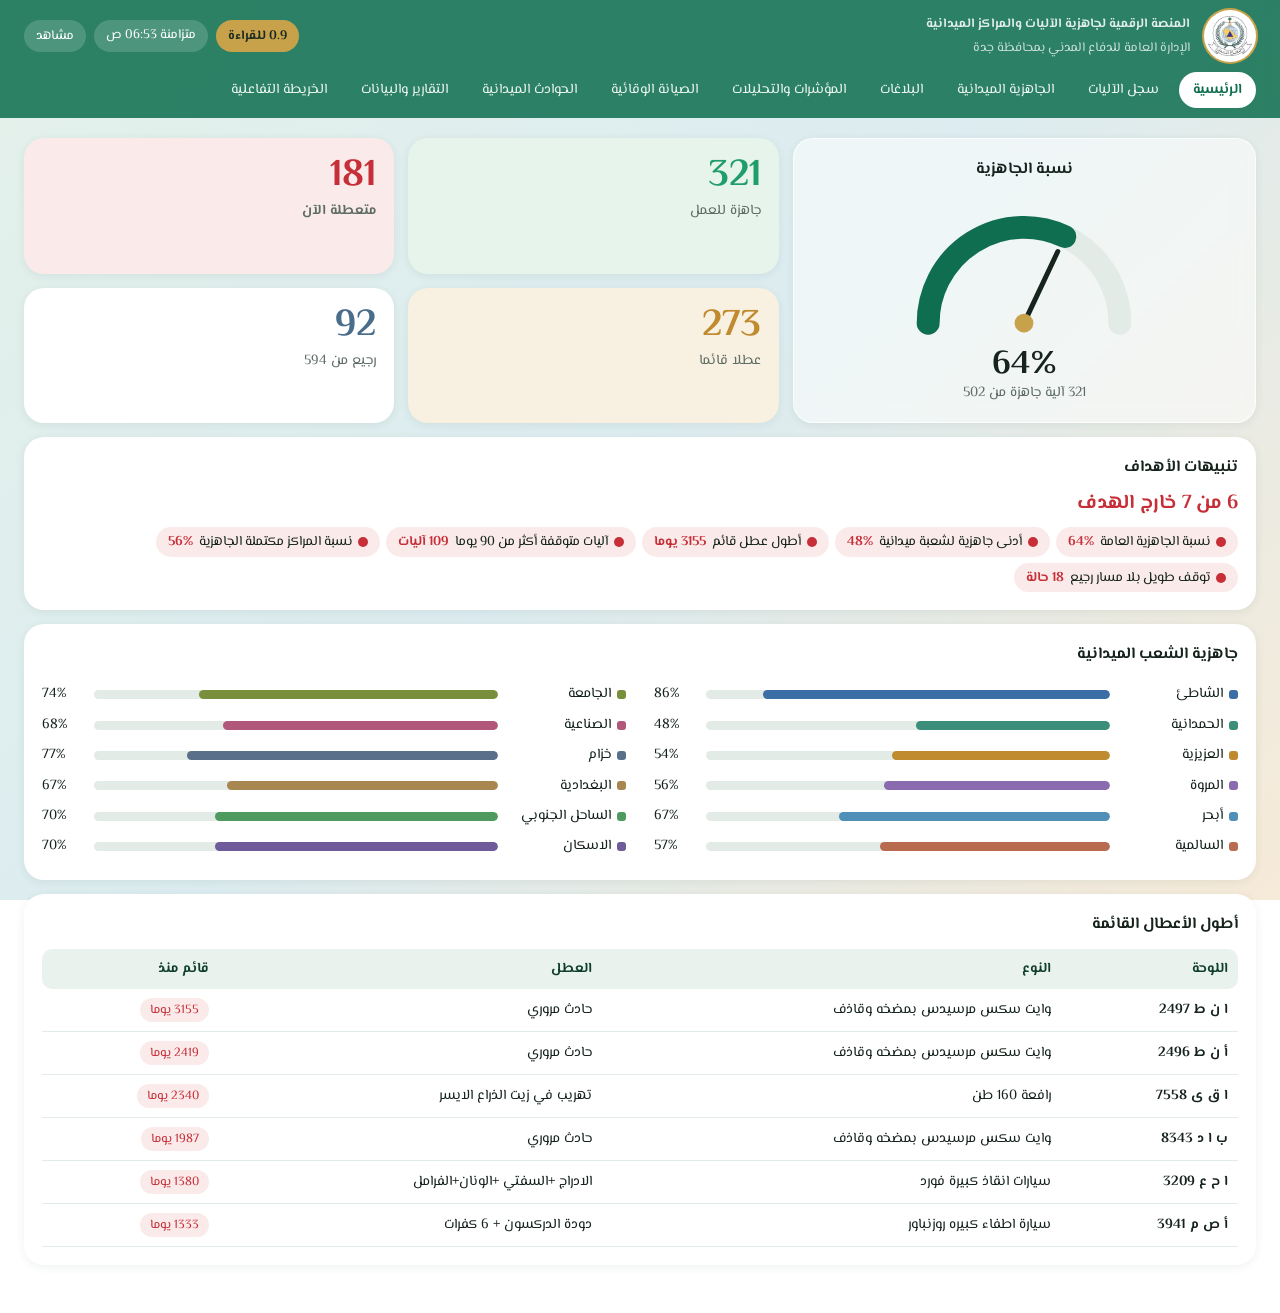
==== v2/index.html @ 247eb9e4 "النسخة الجديدة للتشغيل الموازي: v2/index.html" ====
<!DOCTYPE html>
<html lang="ar" dir="rtl">
<head>
<meta charset="utf-8">
<meta name="viewport" content="width=device-width,initial-scale=1,interactive-widget=resizes-content">
<meta name="theme-color" content="#12304A">
<title>المنصة الرقمية لجاهزية الآليات والمراكز الميدانية</title>
<link rel="icon" type="image/png" href="./assets/icon64-CxxKzijq.png">
  <script type="module" crossorigin src="./assets/index-Q9IQuoZ4.js"></script>
  <link rel="stylesheet" crossorigin href="./assets/index-C59FPACi.css">
</head>
<body>
<div id="app"></div>
</body>
</html>
---- v2/assets/index-C59FPACi.css ----
@font-face{font-family:El Messiri;font-style:normal;font-display:swap;font-weight:400;src:url(./el-messiri-arabic-400-normal-DpRZdUUn.woff2) format("woff2"),url(./el-messiri-arabic-400-normal-BsYXcHPE.woff) format("woff")}@font-face{font-family:El Messiri;font-style:normal;font-display:swap;font-weight:700;src:url(./el-messiri-arabic-700-normal-D9aO7CWn.woff2) format("woff2"),url(./el-messiri-arabic-700-normal-wfXImB6W.woff) format("woff")}@font-face{font-family:El Messiri;font-style:normal;font-display:swap;font-weight:400;src:url(./el-messiri-latin-400-normal-DnjVM4dS.woff2) format("woff2"),url(./el-messiri-latin-400-normal-DObgmxAU.woff) format("woff")}@font-face{font-family:El Messiri;font-style:normal;font-display:swap;font-weight:700;src:url(./el-messiri-latin-700-normal-2VyxPaO_.woff2) format("woff2"),url(./el-messiri-latin-700-normal-CqBzUBvy.woff) format("woff")}:root{--fh: "El Messiri", Tahoma, sans-serif;--fb: "El Messiri", Tahoma, sans-serif;--bg: linear-gradient(135deg, #e4f1ea 0%, #dcecf0 50%, #f6ead8 100%);--surf: #fff;--ink: #16241d;--mut: #5f6d66;--line: #e3ebe7;--green: #0f6e4f;--gold: #c8a24a;--ok: #1f9d6b;--bad: #c62f37;--warn: #c08a2e;--rej: #4a6d8c;--tOk: #e6f4ec;--tBad: #fbeaea;--tWarn: #f8f0e0;--trk: #e3ebe7;--r: 20px;--sh: 0 2px 10px rgb(15 60 40 / 7%);--glass: rgb(255 255 255 / 50%);--glassBd: 1px solid rgb(255 255 255 / 80%);--hdr: rgb(15 110 79 / 86%);color-scheme:light}*,*:before,*:after{box-sizing:border-box;min-width:0}html,body{margin:0}body{font:16px/1.6 var(--fb);color:var(--ink);background:var(--bg);background-attachment:fixed;min-height:100dvh}button{font:inherit}h1,h2,h3{font-family:var(--fh);margin:0}.hdr{position:sticky;top:0;z-index:10;background:var(--hdr);backdrop-filter:blur(12px);-webkit-backdrop-filter:blur(12px);color:#fff}.hdr .row{max-width:1440px;margin:0 auto;display:flex;align-items:center;gap:14px;padding:10px 24px}.hdr .logo{width:52px;height:52px;border-radius:50%;background:#fff;display:grid;place-items:center;flex:none;box-shadow:0 0 0 2px var(--gold)}.hdr .logo img{width:44px;height:44px;object-fit:contain}.hdr .ti{white-space:nowrap;overflow:hidden;text-overflow:ellipsis}.hdr .ti b{display:block;font:700 19px/1.25 var(--fh)}.hdr .ti span{font-size:13px;opacity:.85}.hdr .chips{margin-inline-start:auto;display:flex;gap:8px}.chip{font-size:13px;padding:5px 12px;border-radius:99px;background:#ffffff29;white-space:nowrap}.nav{max-width:1440px;margin:0 auto;display:flex;gap:6px;padding:0 24px 10px;overflow-x:auto;scrollbar-width:none}.nav a{flex:none;color:#eaf5ef;text-decoration:none;font-size:14px;padding:7px 14px;border-radius:99px;transition:background .2s,color .2s}.nav a:hover{background:#ffffff1f}.nav a[aria-current=page]{background:#fff;color:var(--green);font-weight:700}.page{max-width:1440px;margin:0 auto;padding:20px 24px 48px;display:grid;gap:14px}.bento{display:grid;grid-template-columns:1.25fr 1fr 1fr;grid-auto-rows:minmax(120px,auto);gap:14px}.card{background:var(--surf);border-radius:var(--r);box-shadow:var(--sh);padding:18px}.hero{grid-row:span 2;background:var(--glass);border:var(--glassBd);backdrop-filter:blur(10px);-webkit-backdrop-filter:blur(10px);display:flex;flex-direction:column;align-items:center;justify-content:center;text-align:center}.kpi b{display:block;font:700 38px/1.1 var(--fh)}.kpi span{font-size:14px;color:var(--mut)}.kpi.ok{background:var(--tOk)}.kpi.ok b{color:var(--ok)}.kpi.bad{background:var(--tBad)}.kpi.bad b{color:var(--bad)}.kpi.warn{background:var(--tWarn)}.kpi.warn b{color:var(--warn)}.kpi.rej b{color:var(--rej)}.wide{grid-column:1 / -1}.lbl{font:700 16px var(--fh);margin-bottom:12px}.cols2{columns:2;column-gap:28px}.brow{display:grid;grid-template-columns:118px minmax(0,1fr) 42px;gap:10px;align-items:center;font-size:14px;padding:4px 0;break-inside:avoid}.brow .nm{display:flex;align-items:center;gap:6px}.brow .sw{width:9px;height:9px;border-radius:3px;flex:none}.trk{height:9px;border-radius:9px;background:var(--trk);overflow:hidden}.trk i{display:block;height:100%;border-radius:9px;transition:width .7s ease}.num{font-variant-numeric:tabular-nums;text-align:end}table{width:100%;border-collapse:collapse;font-size:14px}th{background:#eaf2ee;color:#0f3d2e;font-weight:700;text-align:start;padding:9px 10px}td{padding:9px 10px;border-bottom:1px solid var(--line)}th:first-child{border-start-start-radius:10px;border-end-start-radius:10px}th:last-child{border-start-end-radius:10px;border-end-end-radius:10px}.pill{display:inline-block;padding:2px 10px;border-radius:99px;font-size:12.5px;background:var(--tBad);color:var(--bad);white-space:nowrap}.plate{font-weight:700;white-space:nowrap}.meter{display:none}.empty{color:var(--mut);padding:40px;text-align:center}.tabbar,.short{display:none}.st-ok{background:var(--tOk);color:var(--ok)}.st-bad{background:var(--tBad);color:var(--bad)}.st-warn{background:var(--tWarn);color:var(--warn)}.st-rej{background:#e7eef5;color:var(--rej)}.filters{display:flex;flex-wrap:wrap;gap:10px;align-items:center}.search{flex:1 1 320px;font:16px var(--fb);padding:11px 14px;border:1.5px solid var(--line);border-radius:12px;min-height:46px;background:#fff;color:var(--ink)}.search:focus,.sel:focus,.fchip:focus-visible{outline:3px solid var(--gold);outline-offset:1px}.chipsrow{display:flex;gap:6px;flex-wrap:wrap}.fchip{border:1.5px solid var(--line);background:#fff;color:var(--ink);border-radius:99px;padding:8px 14px;min-height:42px;cursor:pointer;font-size:14px}.fchip.on{background:var(--green);color:#fff;border-color:var(--green)}.sel{font:15px var(--fb);padding:10px 12px;border:1.5px solid var(--line);border-radius:12px;min-height:46px;background:#fff;color:var(--ink)}.count{margin-inline-start:auto;color:var(--mut);font-size:14px}.vlist tbody tr{cursor:pointer;transition:background .15s}.vlist tbody tr:hover{background:#f4f8f6}.vlist a{color:inherit;text-decoration:none}.more{color:var(--mut);font-size:14px}.back{color:var(--green);text-decoration:none;font-weight:700}.vhead{display:flex;align-items:center;gap:16px;background:var(--glass);border:var(--glassBd);backdrop-filter:blur(10px)}.plateBig{border:2.5px solid var(--ink);border-radius:8px;padding:6px 16px;font:700 26px var(--fh);background:#fff;white-space:nowrap}.vt b{display:block;font:700 20px var(--fh)}.vt span{color:var(--mut)}.pill.big{margin-inline-start:auto;font-size:15px;padding:5px 16px}.vb{grid-template-columns:repeat(3,1fr)}.info{grid-column:1;grid-row:span 2}.tl{grid-column:2 / -1;grid-row:span 2}.irow{display:flex;justify-content:space-between;gap:10px;padding:7px 0;border-bottom:1px solid var(--line);font-size:14px}.irow span{color:var(--mut)}.irow b{text-align:end}.ev{display:grid;grid-template-columns:14px minmax(0,1fr) auto;gap:10px;padding:10px 0;border-bottom:1px solid var(--line);align-items:start}.ev .dot{width:12px;height:12px;border-radius:50%;background:var(--ok);margin-top:5px;box-shadow:0 0 0 4px var(--tOk)}.ev.open .dot{background:var(--bad);box-shadow:0 0 0 4px var(--tBad);animation:pulse 1.8s ease-in-out infinite}@keyframes pulse{50%{box-shadow:0 0 0 8px #c62f3714}}.ev b{font-family:var(--fh)}.ev .meta{font-size:13px;color:var(--mut)}.dot{display:inline-block;width:10px;height:10px;border-radius:50%;flex:none;vertical-align:middle;margin-inline-end:6px}.dot.green{background:var(--ok)}.dot.yellow{background:var(--warn)}.dot.red{background:var(--bad)}.fchip[aria-pressed=true]{background:var(--green);color:#fff;border-color:var(--green)}.fchip .dot{box-shadow:0 0 0 2px #fff}button.card{font:inherit;text-align:start;border:0;cursor:pointer;color:inherit;transition:transform .15s}button.card:hover{transform:translateY(-2px)}button.card:focus-visible{outline:3px solid var(--gold)}.lvk[aria-pressed=true]{outline:3px solid var(--gold);outline-offset:-3px}.kpi small{display:block;font-size:12.5px;color:var(--mut);margin-top:4px}.kpi b small{display:inline;font-size:18px;margin:0}.fhero{align-items:stretch;text-align:start}.fhero .big b{font:700 64px/1 var(--fh);color:var(--green)}.fhero .big span{display:block;color:var(--mut);margin-top:6px}.seg{display:flex;gap:2px;height:14px;margin:18px 0 10px}.seg i{border-radius:4px;min-width:4px;flex-basis:0}.seg .green,.trend .green{background:var(--ok)}.seg .yellow,.trend .yellow{background:var(--warn)}.seg .red,.trend .red{background:var(--bad)}.segL{display:flex;flex-wrap:wrap;gap:6px 16px;font-size:13.5px;color:var(--mut)}.segL span{display:inline-flex;align-items:center}.trRead{display:flex;flex-wrap:wrap;gap:6px 18px;font-size:14px;margin-bottom:10px;align-items:center}.trRead span{display:inline-flex;align-items:center}.trend{display:flex;gap:2px;height:140px}.trend .col{flex:1 1 0;display:flex;flex-direction:column;justify-content:flex-end;gap:1px;cursor:pointer;opacity:.72;transition:opacity .15s}.trend .col i{display:block;border-radius:2px}.trend .col.on{opacity:1}.trAx{display:flex;justify-content:space-between;font-size:12.5px;color:var(--mut);margin-top:6px}.groups{display:grid;grid-template-columns:repeat(auto-fill,minmax(min(100%,340px),1fr));gap:14px;align-items:start}.gh{display:flex;justify-content:space-between;gap:8px;align-items:baseline;margin-bottom:6px}.gh b{font:700 16px var(--fh)}.gh span{font-size:12.5px;color:var(--mut);text-align:end}.grp ul,.sup{list-style:none;margin:0;padding:0}.cen{border-top:1px solid var(--line)}.cen>button{width:100%;display:grid;grid-template-columns:auto minmax(0,1fr);gap:0 4px;align-items:center;background:none;border:0;padding:6px 2px;font:inherit;color:inherit;text-align:start;cursor:pointer;min-height:44px;border-radius:8px}.cen>button:hover{background:#f4f8f6}.cen>button:focus-visible{outline:3px solid var(--gold)}.cen .cn{font-weight:700}.cen .cm{grid-column:2;font-size:13px;color:var(--mut)}.cen.red .cm{color:var(--bad)}.cen.yellow .cm{color:#8a5d14}.cd{padding:2px 18px 12px;display:grid;gap:6px}.cg{display:flex;flex-wrap:wrap;gap:6px;align-items:center;font-size:13px}.cg span{color:var(--mut);min-width:92px}.cg em{font-style:normal;background:var(--tOk);color:#0f5a3c;padding:2px 9px;border-radius:99px}.cg em.no{background:var(--tBad);color:var(--bad)}.eqs{columns:2;column-gap:28px}.brow.eq{grid-template-columns:190px minmax(0,1fr) 70px}.sup{display:grid;grid-template-columns:repeat(auto-fill,minmax(min(100%,210px),1fr));gap:0 20px;margin-bottom:12px}.sup li{display:flex;align-items:center;gap:4px;padding:8px 0;border-bottom:1px solid var(--line);font-size:14px}.sup li b{margin-inline-start:auto;font-variant-numeric:tabular-nums}.sup li.red b{color:var(--bad)}.mut{color:var(--mut);font-size:14px;margin:4px 0 0}.bad{color:var(--bad);font-weight:700}.imp{display:grid;grid-template-columns:minmax(0,1fr) minmax(0,1.2fr);gap:16px;align-items:center}.drop{position:relative;display:grid;gap:4px;place-items:center;text-align:center;padding:22px;border:2px dashed #b9d3c6;border-radius:16px;background:#f4faf7;cursor:pointer;min-height:96px;transition:background .2s,border-color .2s}.drop:hover{background:#eaf5ef;border-color:var(--green)}.drop.busy{animation:pulse2 1.2s ease-in-out infinite}@keyframes pulse2{50%{background:#e2f1e9}}.drop input{position:absolute;inset:0;opacity:0;cursor:pointer}.drop b{font:700 16px var(--fh)}.drop span{color:var(--mut);font-size:13px}.impk{grid-template-columns:repeat(4,minmax(0,1fr));grid-auto-rows:auto}.heldc{background:var(--tBad)}.ack{display:flex;gap:8px;align-items:center;margin-top:10px;font-weight:700;min-height:44px}.ack input{width:20px;height:20px;accent-color:var(--green)}.clist{list-style:none;margin:0;padding:0}.clist li{display:flex;gap:8px;align-items:center;justify-content:space-between;padding:6px 0;border-bottom:1px solid var(--line);font-size:14px}.clist .lv{display:inline-flex;align-items:center;gap:2px}.clist .ar{margin:0 4px;color:var(--mut)}.clist small{color:var(--mut)}.clist.two li span:last-child{color:var(--mut);text-align:end}.chg{list-style:none;margin:0;padding:0;columns:2;column-gap:28px}.chg>li{break-inside:avoid;padding:8px 0;border-bottom:1px solid var(--line)}.chg ul{margin:4px 0 0;padding-inline-start:18px;font-size:13.5px;color:#33443c}.chg a{color:var(--ink);text-decoration:none}.savebar{display:flex;gap:14px;align-items:center;flex-wrap:wrap}.btn{font:700 15px var(--fb);border:0;border-radius:12px;padding:10px 20px;min-height:46px;background:var(--green);color:#fff;cursor:pointer}.btn:disabled{background:#b8c4be;cursor:not-allowed}.imlink{text-decoration:none}.alc{grid-column:1 / -1;text-decoration:none;color:inherit;display:grid;gap:8px;transition:transform .15s}.alc:hover{transform:translateY(-2px)}.alc:focus-visible{outline:3px solid var(--gold)}.alc .lbl{margin:0}.alc .n{font:700 20px var(--fh)}.okc{color:var(--ok)}.alchips{display:flex;flex-wrap:wrap;gap:6px}.alchip{display:inline-flex;align-items:center;background:var(--tBad);border-radius:99px;padding:4px 12px;font-size:13.5px}.alchip em{font-style:normal;font-weight:700;margin-inline-start:6px;color:var(--bad)}.algrid{list-style:none;margin:0;padding:0;columns:3 340px;column-gap:14px}.algrid>li{break-inside:avoid;margin-bottom:14px}.alr{border-inline-start:5px solid var(--line)}.alr.bad{border-inline-start-color:var(--bad)}.alr.ok{border-inline-start-color:var(--ok)}.alh{display:flex;justify-content:space-between;gap:8px;align-items:baseline;flex-wrap:wrap}.alh b{font:700 16px var(--fh)}.pill.ok{background:var(--tOk);color:#0f5a3c}.pill.na{background:#eef2f0;color:var(--mut)}.alv{display:flex;gap:12px;align-items:baseline;flex-wrap:wrap;margin-top:8px}.alv strong{font:700 34px/1.1 var(--fh)}.alr.bad .alv strong{color:var(--bad)}.alr.ok .alv strong{color:var(--green)}.alv span{color:var(--mut);font-size:14px}.aldet{list-style:none;margin:8px 0 0;padding:0;font-size:13.5px}.aldet li{padding:5px 0;border-top:1px solid var(--line)}.lnk{background:none;border:0;color:var(--green);font-weight:700;cursor:pointer;padding:4px 0;min-height:36px}.alhead h2{font-size:22px}.settab{width:100%;border-collapse:collapse;font-size:14px}.settab th,.settab td{text-align:start;padding:8px 6px;border-bottom:1px solid var(--line)}.settab th{color:var(--mut);font-weight:700}button.chip{font:inherit;font-size:13px;color:inherit;border:0;cursor:pointer;min-height:32px}button.chip.ver{background:var(--gold);color:#1b2a22;font-weight:700}button.chip:hover{background:#ffffff42}button.chip:focus-visible{outline:2px solid var(--gold)}.ovl{position:fixed;inset:0;z-index:100;background:#0a1e1673;display:grid;place-items:start center;padding:12vh 16px;animation:fadeIn .18s ease-out}@keyframes fadeIn{0%{opacity:0}}.dlg{width:min(420px,100%);display:grid;gap:12px;animation:rise .22s ease-out}@keyframes rise{0%{transform:translateY(10px);opacity:0}}.gate{max-width:460px;margin:8vh auto 0;display:grid;gap:8px;justify-items:start}.gate b{font:700 18px var(--fh)}.lgf{display:grid;gap:12px}.lgf label{display:grid;gap:6px;font-weight:700}.lgf input{font:16px var(--fb);padding:10px 12px;border:1px solid #c9d8d0;border-radius:12px;min-height:46px}.lgf input:focus{outline:2px solid var(--green);border-color:var(--green)}@media(max-width:820px){:root{--bg: #fff;--r: 2px;--sh: none;--hdr: #0f6e4f}.hdr .row{padding:10px 14px}.hdr .logo{width:42px;height:42px}.hdr .logo img{width:36px;height:36px}.hdr .ti b{font-size:16px}.hdr .ti span{font-size:12px}.hdr .chips .chip:not(.role):not(.ver){display:none}.long{display:none}.short{display:inline}.stack thead{display:none}.stack tr{display:grid;grid-template-columns:minmax(0,1fr) auto;gap:2px 10px;padding:10px 0;border-bottom:1px solid var(--line)}.stack td{border:0;padding:0}.stack .plate{grid-column:1}.stack .dy{grid-column:2;grid-row:1 / span 2;align-self:center}.stack .tp{grid-column:1;font-size:13px;color:var(--mut)}.stack .ds{grid-column:1 / -1;font-size:13.5px}.vlist .un,.vlist .lc{grid-column:1;font-size:13px;color:var(--mut)}.vlist .od{grid-column:2;text-align:end;font-size:13px}.count{width:100%;margin:0}.vhead{flex-wrap:wrap;background:#fff;backdrop-filter:none}.plateBig{font-size:22px}.pill.big{margin-inline-start:0}.vb{grid-template-columns:1fr 1fr}.info,.tl{grid-column:1 / -1;grid-row:auto}.vb .kpi.ok{grid-column:1 / -1}.nav{display:none}.page{padding:12px 12px 92px;gap:10px}.bento{grid-template-columns:1fr 1fr;grid-auto-rows:auto}.card{border:1px solid #111a16;padding:12px}.hero{grid-column:span 2;grid-row:auto;background:#fff;backdrop-filter:none;border:1px solid #111a16;align-items:stretch;text-align:start}.gauge{display:none}.meter{display:block}.kpi{background:#fff!important}.kpi b{font-size:30px}.wide{grid-column:1 / -1}button.card,.alc{border:1px solid #111a16}.alv strong{font-size:28px}.fhero .big b{font-size:48px}.trend{height:110px;gap:1px}.cg span{min-width:100%}.cols2,.eqs,.chg{columns:1}.imp{grid-template-columns:1fr}.impk{grid-template-columns:1fr 1fr}.brow.eq{grid-template-columns:130px minmax(0,1fr) 62px}th{background:#0f6e4f;color:#fff;border-radius:0!important}.tabbar{display:flex;position:fixed;inset:auto 0 0;background:#fff;border-top:1px solid #111a16;justify-content:space-around;padding:8px 4px calc(8px + env(safe-area-inset-bottom));z-index:10}.tabbar a{color:var(--mut);text-decoration:none;font-size:12px;text-align:center;padding:4px 8px}.tabbar a:before{content:"";display:block;width:18px;height:4px;border-radius:9px;background:var(--trk);margin:0 auto 4px}.tabbar a[aria-current=page]{color:var(--green);font-weight:700}.tabbar a[aria-current=page]:before{background:var(--green)}}
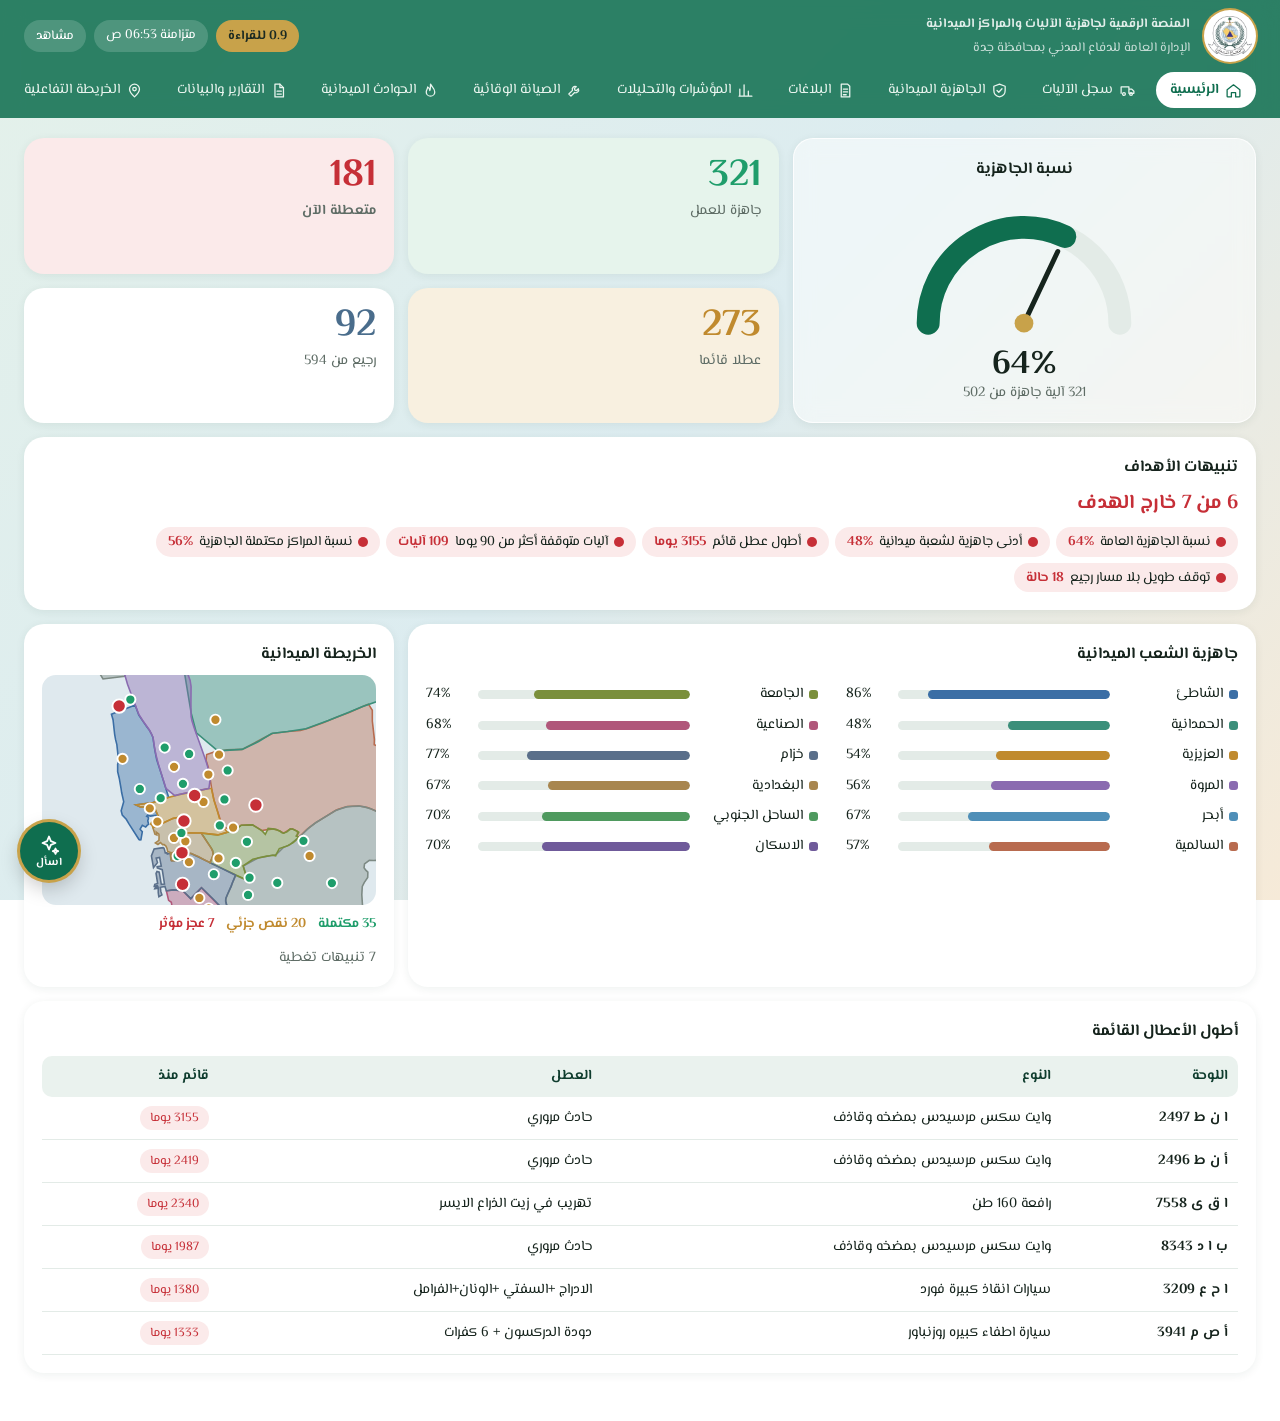
==== commit d5b31676: "النسخة الجديدة v2: المساعد الذكي وأساس التقارير (index.html)" ====
--- a/v2/index.html
+++ b/v2/index.html
@@ -6,8 +6,8 @@
 <meta name="theme-color" content="#12304A">
 <title>المنصة الرقمية لجاهزية الآليات والمراكز الميدانية</title>
 <link rel="icon" type="image/png" href="./assets/icon64-CxxKzijq.png">
-  <script type="module" crossorigin src="./assets/index-Q9IQuoZ4.js"></script>
-  <link rel="stylesheet" crossorigin href="./assets/index-C59FPACi.css">
+  <script type="module" crossorigin src="./assets/index-UnBEJsHI.js"></script>
+  <link rel="stylesheet" crossorigin href="./assets/index-BduQv8ae.css">
 </head>
 <body>
 <div id="app"></div>
--- a/v2/assets/index-BduQv8ae.css
+++ b/v2/assets/index-BduQv8ae.css
@@ -0,0 +1 @@
+@font-face{font-family:El Messiri;font-style:normal;font-display:swap;font-weight:400;src:url(./el-messiri-arabic-400-normal-DpRZdUUn.woff2) format("woff2"),url(./el-messiri-arabic-400-normal-BsYXcHPE.woff) format("woff")}@font-face{font-family:El Messiri;font-style:normal;font-display:swap;font-weight:700;src:url(./el-messiri-arabic-700-normal-D9aO7CWn.woff2) format("woff2"),url(./el-messiri-arabic-700-normal-wfXImB6W.woff) format("woff")}@font-face{font-family:El Messiri;font-style:normal;font-display:swap;font-weight:400;src:url(./el-messiri-latin-400-normal-DnjVM4dS.woff2) format("woff2"),url(./el-messiri-latin-400-normal-DObgmxAU.woff) format("woff")}@font-face{font-family:El Messiri;font-style:normal;font-display:swap;font-weight:700;src:url(./el-messiri-latin-700-normal-2VyxPaO_.woff2) format("woff2"),url(./el-messiri-latin-700-normal-CqBzUBvy.woff) format("woff")}:root{--fh: "El Messiri", Tahoma, sans-serif;--fb: "El Messiri", Tahoma, sans-serif;--bg: linear-gradient(135deg, #e4f1ea 0%, #dcecf0 50%, #f6ead8 100%);--surf: #fff;--ink: #16241d;--mut: #5f6d66;--line: #e3ebe7;--green: #0f6e4f;--gold: #c8a24a;--ok: #1f9d6b;--bad: #c62f37;--warn: #c08a2e;--rej: #4a6d8c;--tOk: #e6f4ec;--tBad: #fbeaea;--tWarn: #f8f0e0;--trk: #e3ebe7;--r: 20px;--sh: 0 2px 10px rgb(15 60 40 / 7%);--glass: rgb(255 255 255 / 50%);--glassBd: 1px solid rgb(255 255 255 / 80%);--hdr: rgb(15 110 79 / 86%);color-scheme:light}*,*:before,*:after{box-sizing:border-box;min-width:0}html,body{margin:0}body{font:16px/1.6 var(--fb);color:var(--ink);background:var(--bg);background-attachment:fixed;min-height:100dvh}button{font:inherit}h1,h2,h3{font-family:var(--fh);margin:0}.hdr{position:sticky;top:0;z-index:10;background:var(--hdr);backdrop-filter:blur(12px);-webkit-backdrop-filter:blur(12px);color:#fff}.hdr .row{max-width:1440px;margin:0 auto;display:flex;align-items:center;gap:14px;padding:10px 24px}.hdr .logo{width:52px;height:52px;border-radius:50%;background:#fff;display:grid;place-items:center;flex:none;box-shadow:0 0 0 2px var(--gold)}.hdr .logo img{width:44px;height:44px;object-fit:contain}.hdr .ti{white-space:nowrap;overflow:hidden;text-overflow:ellipsis}.hdr .ti b{display:block;font:700 19px/1.25 var(--fh)}.hdr .ti span{font-size:13px;opacity:.85}.hdr .chips{margin-inline-start:auto;display:flex;gap:8px}.chip{font-size:13px;padding:5px 12px;border-radius:99px;background:#ffffff29;white-space:nowrap}.nav{max-width:1440px;margin:0 auto;display:flex;gap:6px;padding:0 24px 10px;overflow-x:auto;scrollbar-width:none}.nav a{flex:none;color:#eaf5ef;text-decoration:none;font-size:14px;padding:7px 14px;border-radius:99px;transition:background .2s,color .2s;display:inline-flex;align-items:center;gap:6px}.ic{width:17px;height:17px;flex:none}.nav a:hover{background:#ffffff1f}.nav a[aria-current=page]{background:#fff;color:var(--green);font-weight:700}.page{max-width:1440px;margin:0 auto;padding:20px 24px 48px;display:grid;gap:14px}.bento{display:grid;grid-template-columns:1.25fr 1fr 1fr;grid-auto-rows:minmax(120px,auto);gap:14px}.card{background:var(--surf);border-radius:var(--r);box-shadow:var(--sh);padding:18px}.hero{grid-row:span 2;background:var(--glass);border:var(--glassBd);backdrop-filter:blur(10px);-webkit-backdrop-filter:blur(10px);display:flex;flex-direction:column;align-items:center;justify-content:center;text-align:center}.kpi b{display:block;font:700 38px/1.1 var(--fh)}.kpi span{font-size:14px;color:var(--mut)}.kpi.ok{background:var(--tOk)}.kpi.ok b{color:var(--ok)}.kpi.bad{background:var(--tBad)}.kpi.bad b{color:var(--bad)}.kpi.warn{background:var(--tWarn)}.kpi.warn b{color:var(--warn)}.kpi.rej b{color:var(--rej)}.wide{grid-column:1 / -1}.lbl{font:700 16px var(--fh);margin-bottom:12px}.cols2{columns:2;column-gap:28px}.brow{display:grid;grid-template-columns:118px minmax(0,1fr) 42px;gap:10px;align-items:center;font-size:14px;padding:4px 0;break-inside:avoid}.brow .nm{display:flex;align-items:center;gap:6px}.brow .sw{width:9px;height:9px;border-radius:3px;flex:none}.trk{height:9px;border-radius:9px;background:var(--trk);overflow:hidden}.trk i{display:block;height:100%;border-radius:9px;transition:width .7s ease}.num{font-variant-numeric:tabular-nums;text-align:end}table{width:100%;border-collapse:collapse;font-size:14px}th{background:#eaf2ee;color:#0f3d2e;font-weight:700;text-align:start;padding:9px 10px}td{padding:9px 10px;border-bottom:1px solid var(--line)}th:first-child{border-start-start-radius:10px;border-end-start-radius:10px}th:last-child{border-start-end-radius:10px;border-end-end-radius:10px}.pill{display:inline-block;padding:2px 10px;border-radius:99px;font-size:12.5px;background:var(--tBad);color:var(--bad);white-space:nowrap}.plate{font-weight:700;white-space:nowrap}.meter{display:none}.empty{color:var(--mut);padding:40px;text-align:center}.tabbar,.short{display:none}.st-ok{background:var(--tOk);color:var(--ok)}.st-bad{background:var(--tBad);color:var(--bad)}.st-warn{background:var(--tWarn);color:var(--warn)}.st-rej{background:#e7eef5;color:var(--rej)}.filters{display:flex;flex-wrap:wrap;gap:10px;align-items:center}.search{flex:1 1 320px;font:16px var(--fb);padding:11px 14px;border:1.5px solid var(--line);border-radius:12px;min-height:46px;background:#fff;color:var(--ink)}.search:focus,.sel:focus,.fchip:focus-visible{outline:3px solid var(--gold);outline-offset:1px}.chipsrow{display:flex;gap:6px;flex-wrap:wrap}.fchip{border:1.5px solid var(--line);background:#fff;color:var(--ink);border-radius:99px;padding:8px 14px;min-height:42px;cursor:pointer;font-size:14px}.fchip.on{background:var(--green);color:#fff;border-color:var(--green)}.sel{font:15px var(--fb);padding:10px 12px;border:1.5px solid var(--line);border-radius:12px;min-height:46px;background:#fff;color:var(--ink)}.count{margin-inline-start:auto;color:var(--mut);font-size:14px}.vlist tbody tr{cursor:pointer;transition:background .15s}.vlist tbody tr:hover{background:#f4f8f6}.vlist a{color:inherit;text-decoration:none}.more{color:var(--mut);font-size:14px}.back{color:var(--green);text-decoration:none;font-weight:700}.vhead{display:flex;align-items:center;gap:16px;background:var(--glass);border:var(--glassBd);backdrop-filter:blur(10px)}.plateBig{border:2.5px solid var(--ink);border-radius:8px;padding:6px 16px;font:700 26px var(--fh);background:#fff;white-space:nowrap}.vt b{display:block;font:700 20px var(--fh)}.vt span{color:var(--mut)}.pill.big{margin-inline-start:auto;font-size:15px;padding:5px 16px}.vb{grid-template-columns:repeat(3,1fr)}.info{grid-column:1;grid-row:span 2}.tl{grid-column:2 / -1;grid-row:span 2}.irow{display:flex;justify-content:space-between;gap:10px;padding:7px 0;border-bottom:1px solid var(--line);font-size:14px}.irow span{color:var(--mut)}.irow b{text-align:end}.ev{display:grid;grid-template-columns:14px minmax(0,1fr) auto;gap:10px;padding:10px 0;border-bottom:1px solid var(--line);align-items:start}.ev .dot{width:12px;height:12px;border-radius:50%;background:var(--ok);margin-top:5px;box-shadow:0 0 0 4px var(--tOk)}.ev.open .dot{background:var(--bad);box-shadow:0 0 0 4px var(--tBad);animation:pulse 1.8s ease-in-out infinite}@keyframes pulse{50%{box-shadow:0 0 0 8px #c62f3714}}.ev b{font-family:var(--fh)}.ev .meta{font-size:13px;color:var(--mut)}.dot{display:inline-block;width:10px;height:10px;border-radius:50%;flex:none;vertical-align:middle;margin-inline-end:6px}.dot.green{background:var(--ok)}.dot.yellow{background:var(--warn)}.dot.red{background:var(--bad)}.fchip[aria-pressed=true]{background:var(--green);color:#fff;border-color:var(--green)}.fchip .dot{box-shadow:0 0 0 2px #fff}button.card{font:inherit;text-align:start;border:0;cursor:pointer;color:inherit;transition:transform .15s}button.card:hover{transform:translateY(-2px)}button.card:focus-visible{outline:3px solid var(--gold)}.lvk[aria-pressed=true]{outline:3px solid var(--gold);outline-offset:-3px}.kpi small{display:block;font-size:12.5px;color:var(--mut);margin-top:4px}.kpi b small{display:inline;font-size:18px;margin:0}.fhero{align-items:stretch;text-align:start}.fhero .big b{font:700 64px/1 var(--fh);color:var(--green)}.fhero .big span{display:block;color:var(--mut);margin-top:6px}.seg{display:flex;gap:2px;height:14px;margin:18px 0 10px}.seg i{border-radius:4px;min-width:4px;flex-basis:0}.seg .green,.trend .green{background:var(--ok)}.seg .yellow,.trend .yellow{background:var(--warn)}.seg .red,.trend .red{background:var(--bad)}.segL{display:flex;flex-wrap:wrap;gap:6px 16px;font-size:13.5px;color:var(--mut)}.segL span{display:inline-flex;align-items:center}.trRead{display:flex;flex-wrap:wrap;gap:6px 18px;font-size:14px;margin-bottom:10px;align-items:center}.trRead span{display:inline-flex;align-items:center}.trend{display:flex;gap:2px;height:140px}.trend .col{flex:1 1 0;display:flex;flex-direction:column;justify-content:flex-end;gap:1px;cursor:pointer;opacity:.72;transition:opacity .15s}.trend .col i{display:block;border-radius:2px}.trend .col.on{opacity:1}.trAx{display:flex;justify-content:space-between;font-size:12.5px;color:var(--mut);margin-top:6px}.groups{display:grid;grid-template-columns:repeat(auto-fill,minmax(min(100%,340px),1fr));gap:14px;align-items:start}.gh{display:flex;justify-content:space-between;gap:8px;align-items:baseline;margin-bottom:6px}.gh b{font:700 16px var(--fh)}.gh span{font-size:12.5px;color:var(--mut);text-align:end}.grp ul,.sup{list-style:none;margin:0;padding:0}.cen{border-top:1px solid var(--line)}.cen>button{width:100%;display:grid;grid-template-columns:auto minmax(0,1fr);gap:0 4px;align-items:center;background:none;border:0;padding:6px 2px;font:inherit;color:inherit;text-align:start;cursor:pointer;min-height:44px;border-radius:8px}.cen>button:hover{background:#f4f8f6}.cen>button:focus-visible{outline:3px solid var(--gold)}.cen .cn{font-weight:700}.cen .cm{grid-column:2;font-size:13px;color:var(--mut)}.cen.red .cm{color:var(--bad)}.cen.yellow .cm{color:#8a5d14}.cd{padding:2px 18px 12px;display:grid;gap:6px}.cg{display:flex;flex-wrap:wrap;gap:6px;align-items:center;font-size:13px}.cg span{color:var(--mut);min-width:92px}.cg em{font-style:normal;background:var(--tOk);color:#0f5a3c;padding:2px 9px;border-radius:99px}.cg em.no{background:var(--tBad);color:var(--bad)}.eqs{columns:2;column-gap:28px}.brow.eq{grid-template-columns:190px minmax(0,1fr) 70px}.sup{display:grid;grid-template-columns:repeat(auto-fill,minmax(min(100%,210px),1fr));gap:0 20px;margin-bottom:12px}.sup li{display:flex;align-items:center;gap:4px;padding:8px 0;border-bottom:1px solid var(--line);font-size:14px}.sup li b{margin-inline-start:auto;font-variant-numeric:tabular-nums}.sup li.red b{color:var(--bad)}.mut{color:var(--mut);font-size:14px;margin:4px 0 0}.bad{color:var(--bad);font-weight:700}.imp{display:grid;grid-template-columns:minmax(0,1fr) minmax(0,1.2fr);gap:16px;align-items:center}.drop{position:relative;display:grid;gap:4px;place-items:center;text-align:center;padding:22px;border:2px dashed #b9d3c6;border-radius:16px;background:#f4faf7;cursor:pointer;min-height:96px;transition:background .2s,border-color .2s}.drop:hover{background:#eaf5ef;border-color:var(--green)}.drop.busy{animation:pulse2 1.2s ease-in-out infinite}@keyframes pulse2{50%{background:#e2f1e9}}.drop input{position:absolute;inset:0;opacity:0;cursor:pointer}.drop b{font:700 16px var(--fh)}.drop span{color:var(--mut);font-size:13px}.impk{grid-template-columns:repeat(4,minmax(0,1fr));grid-auto-rows:auto}.heldc{background:var(--tBad)}.ack{display:flex;gap:8px;align-items:center;margin-top:10px;font-weight:700;min-height:44px}.ack input{width:20px;height:20px;accent-color:var(--green)}.clist{list-style:none;margin:0;padding:0}.clist li{display:flex;gap:8px;align-items:center;justify-content:space-between;padding:6px 0;border-bottom:1px solid var(--line);font-size:14px}.clist .lv{display:inline-flex;align-items:center;gap:2px}.clist .ar{margin:0 4px;color:var(--mut)}.clist small{color:var(--mut)}.clist.two li span:last-child{color:var(--mut);text-align:end}.chg{list-style:none;margin:0;padding:0;columns:2;column-gap:28px}.chg>li{break-inside:avoid;padding:8px 0;border-bottom:1px solid var(--line)}.chg ul{margin:4px 0 0;padding-inline-start:18px;font-size:13.5px;color:#33443c}.chg a{color:var(--ink);text-decoration:none}.savebar{display:flex;gap:14px;align-items:center;flex-wrap:wrap}.btn{font:700 15px var(--fb);border:0;border-radius:12px;padding:10px 20px;min-height:46px;background:var(--green);color:#fff;cursor:pointer}.btn:disabled{background:#b8c4be;cursor:not-allowed}.imlink{text-decoration:none}.alc{grid-column:1 / -1;text-decoration:none;color:inherit;display:grid;gap:8px;transition:transform .15s}.alc:hover{transform:translateY(-2px)}.alc:focus-visible{outline:3px solid var(--gold)}.alc .lbl{margin:0}.alc .n{font:700 20px var(--fh)}.okc{color:var(--ok)}.alchips{display:flex;flex-wrap:wrap;gap:6px}.alchip{display:inline-flex;align-items:center;background:var(--tBad);border-radius:99px;padding:4px 12px;font-size:13.5px}.alchip em{font-style:normal;font-weight:700;margin-inline-start:6px;color:var(--bad)}.algrid{list-style:none;margin:0;padding:0;columns:3 340px;column-gap:14px}.algrid>li{break-inside:avoid;margin-bottom:14px}.alr{border-inline-start:5px solid var(--line)}.alr.bad{border-inline-start-color:var(--bad)}.alr.ok{border-inline-start-color:var(--ok)}.alh{display:flex;justify-content:space-between;gap:8px;align-items:baseline;flex-wrap:wrap}.alh b{font:700 16px var(--fh)}.pill.ok{background:var(--tOk);color:#0f5a3c}.pill.na{background:#eef2f0;color:var(--mut)}.alv{display:flex;gap:12px;align-items:baseline;flex-wrap:wrap;margin-top:8px}.alv strong{font:700 34px/1.1 var(--fh)}.alr.bad .alv strong{color:var(--bad)}.alr.ok .alv strong{color:var(--green)}.alv span{color:var(--mut);font-size:14px}.aldet{list-style:none;margin:8px 0 0;padding:0;font-size:13.5px}.aldet li{padding:5px 0;border-top:1px solid var(--line)}.lnk{background:none;border:0;color:var(--green);font-weight:700;cursor:pointer;padding:4px 0;min-height:36px}.alhead h2{font-size:22px}.settab{width:100%;border-collapse:collapse;font-size:14px}.settab th,.settab td{text-align:start;padding:8px 6px;border-bottom:1px solid var(--line)}.settab th{color:var(--mut);font-weight:700}button.chip{font:inherit;font-size:13px;color:inherit;border:0;cursor:pointer;min-height:32px}button.chip.ver{background:var(--gold);color:#1b2a22;font-weight:700}button.chip:hover{background:#ffffff42}button.chip:focus-visible{outline:2px solid var(--gold)}.ovl{position:fixed;inset:0;z-index:100;background:#0a1e1673;display:grid;place-items:start center;padding:12vh 16px;animation:fadeIn .18s ease-out}@keyframes fadeIn{0%{opacity:0}}.dlg{width:min(420px,100%);display:grid;gap:12px;animation:rise .22s ease-out}@keyframes rise{0%{transform:translateY(10px);opacity:0}}.gate{max-width:460px;margin:8vh auto 0;display:grid;gap:8px;justify-items:start}.gate b{font:700 18px var(--fh)}.lgf{display:grid;gap:12px}.lgf label{display:grid;gap:6px;font-weight:700}.lgf input{font:16px var(--fb);padding:10px 12px;border:1px solid #c9d8d0;border-radius:12px;min-height:46px}.lgf input:focus{outline:2px solid var(--green);border-color:var(--green)}.msec{display:none;grid-column:1 / -1}.msg{display:grid;grid-template-columns:1fr 1fr;gap:8px}.msg a{display:flex;align-items:center;gap:8px;min-height:48px;padding:8px 12px;border-radius:12px;background:#f3f8f5;color:var(--ink);text-decoration:none;font-weight:700}.msg a:active{background:var(--tOk)}.fhero .big.late b{color:var(--bad)}.mnote{margin:10px 0 0;font-size:13px}.mcfg{display:grid;grid-template-columns:repeat(4,1fr);gap:10px;margin:6px 0 8px}.mcf{background:#f3f8f5;border-radius:14px;padding:10px 12px;display:grid;gap:2px}.mcf b{font:700 26px/1.1 var(--fh);color:var(--green)}.mcf span{font-size:13.5px;color:var(--mut)}.mtasks{display:grid;grid-template-columns:repeat(auto-fit,minmax(min(100%,230px),1fr));gap:12px}.mtask{text-align:start;display:grid;gap:8px;cursor:pointer;border:1.5px solid transparent;font:inherit;color:inherit;transition:transform .15s}.mtask:hover{transform:translateY(-2px)}.mtask[aria-pressed=true]{border-color:var(--green);box-shadow:0 0 0 3px #0f6e4f2e}.mtask b{font:700 16px var(--fh)}.mtask.late{background:linear-gradient(180deg,#fff,var(--tBad))}.mtb{display:flex;flex-wrap:wrap;gap:6px}.mtb em,.mst{font-style:normal;border-radius:99px;padding:2px 10px;font-size:13px;white-space:nowrap}.mtb .red,.mst.red{background:var(--tBad);color:var(--bad)}.mtb .yellow,.mst.yellow{background:var(--tWarn);color:#8a5d14}.mtb .green,.mst.green{background:var(--tOk);color:#0f5a3c}.mtbl{overflow-x:auto}.mtbl table{width:100%;border-collapse:collapse;font-size:14px;min-width:640px}.mtbl th,.mtbl td{text-align:start;padding:8px 6px;border-bottom:1px solid var(--line)}.mtbl th{color:var(--mut);font-weight:700;position:sticky;top:0;background:#fff}.mtbl .plate{font-weight:700;color:var(--green);text-decoration:none;white-space:nowrap}@media(max-width:820px){:root{--bg: #fff;--r: 2px;--sh: none;--hdr: #0f6e4f}.hdr .row{padding:10px 14px}.hdr .logo{width:42px;height:42px}.hdr .logo img{width:36px;height:36px}.hdr .ti b{font-size:16px}.hdr .ti span{font-size:12px}.hdr .chips .chip:not(.role):not(.ver){display:none}.long{display:none}.short{display:inline}.stack thead{display:none}.stack tr{display:grid;grid-template-columns:minmax(0,1fr) auto;gap:2px 10px;padding:10px 0;border-bottom:1px solid var(--line)}.stack td{border:0;padding:0}.stack .plate{grid-column:1}.stack .dy{grid-column:2;grid-row:1 / span 2;align-self:center}.stack .tp{grid-column:1;font-size:13px;color:var(--mut)}.stack .ds{grid-column:1 / -1;font-size:13.5px}.vlist .un,.vlist .lc{grid-column:1;font-size:13px;color:var(--mut)}.vlist .od{grid-column:2;text-align:end;font-size:13px}.count{width:100%;margin:0}.vhead{flex-wrap:wrap;background:#fff;backdrop-filter:none}.plateBig{font-size:22px}.pill.big{margin-inline-start:0}.vb{grid-template-columns:1fr 1fr}.info,.tl{grid-column:1 / -1;grid-row:auto}.vb .kpi.ok{grid-column:1 / -1}.nav{display:none}.page{padding:12px 12px 92px;gap:10px}.bento{grid-template-columns:1fr 1fr;grid-auto-rows:auto}.card{border:1px solid #111a16;padding:12px}.hero{grid-column:span 2;grid-row:auto;background:#fff;backdrop-filter:none;border:1px solid #111a16;align-items:stretch;text-align:start}.gauge{display:none}.meter{display:block}.kpi{background:#fff!important}.kpi b{font-size:30px}.wide,.wide2,.mmini{grid-column:1 / -1}.msec{display:block;border:1px solid #111a16}button.card,.alc{border:1px solid #111a16}.mcfg{grid-template-columns:1fr 1fr}.mtbl table{min-width:0}.mtbl th:nth-child(3),.mtbl td:nth-child(3),.mtbl th:nth-child(4),.mtbl td:nth-child(4){display:none}.alv strong{font-size:28px}.fhero .big b{font-size:48px}.trend{height:110px;gap:1px}.cg span{min-width:100%}.cols2,.eqs,.chg{columns:1}.imp{grid-template-columns:1fr}.impk{grid-template-columns:1fr 1fr}.brow.eq{grid-template-columns:130px minmax(0,1fr) 62px}th{background:#0f6e4f;color:#fff;border-radius:0!important}.tabbar{display:flex;position:fixed;inset:auto 0 0;background:#fff;border-top:1px solid #111a16;justify-content:space-around;padding:8px 4px calc(8px + env(safe-area-inset-bottom));z-index:10}.tabbar a{color:var(--mut);text-decoration:none;font-size:12px;text-align:center;padding:2px 6px;display:grid;justify-items:center;gap:2px;flex:1;line-height:1.3}.tabbar .ic{width:22px;height:22px}.tabbar a[aria-current=page]{color:var(--green);font-weight:700}}.an .anhero{grid-row:span 2;display:flex;flex-direction:column;justify-content:center}.an .anhero .big b{font:700 56px/1 var(--fh);color:var(--green);display:block}.an .anhero .big span{color:var(--mut);font-size:14px}.an .trk.lg{height:12px;margin:14px 0 8px}.an .bento{grid-template-columns:1.6fr repeat(3,1fr)}.antabs{display:flex;gap:4px;background:#ffffffb3;border:1px solid var(--line);border-radius:14px;padding:4px;position:sticky;top:108px;z-index:5}.antabs button{flex:1;border:0;background:transparent;padding:10px 8px;border-radius:10px;color:var(--ink);cursor:pointer;font-size:15px;min-height:44px}.antabs button[aria-selected=true]{background:var(--green);color:#fff;font-weight:700}.antabs button:focus-visible{outline:3px solid var(--gold)}.angrid{display:grid;grid-template-columns:1fr 1fr;gap:14px;align-items:start}.angrid.three{grid-template-columns:repeat(3,1fr)}.ancol{display:grid;gap:14px}.lbl small{font:400 13px var(--fb);margin-inline-start:6px}.lbl.sub{margin-top:14px;font-size:14.5px}.lbl.anh{display:flex;flex-wrap:wrap;align-items:center;gap:8px 12px}.lbl.anh .chipsrow{margin-inline-start:auto;align-items:center;font:400 13px var(--fb);color:var(--mut)}.fchip.sm{min-height:34px;padding:4px 12px;font-size:13px}.sw{display:inline-block;width:10px;height:10px;border-radius:3px;flex:none;vertical-align:middle}.anent{display:grid;gap:2px}.ane{display:grid;grid-template-columns:112px minmax(0,1fr) 46px 58px;gap:10px;align-items:center;font-size:14px;padding:3px 0}.ane .nm,.anb .nm{display:flex;align-items:center;gap:6px;white-space:nowrap;overflow:hidden;text-overflow:ellipsis}.ane .trk{position:relative;overflow:visible}.ane .trk em{position:absolute;top:-4px;bottom:-4px;width:2px;background:var(--gold);border-radius:2px}.dl{font-size:12.5px;color:var(--mut);white-space:nowrap}.dl.up,b.up{color:var(--ok)}.dl.dn,b.dn{color:var(--bad)}.anleg{display:grid;gap:6px;margin-top:6px}.anleg div{display:grid;grid-template-columns:12px 1fr 48px 46px;gap:8px;align-items:center;font-size:14px}.anfoot{display:flex;flex-wrap:wrap;gap:6px 22px;font-size:14px;margin-top:6px}.anbars{display:grid;gap:3px}.anb{display:grid;grid-template-columns:minmax(90px,38%) minmax(0,1fr) auto;gap:10px;align-items:center;font-size:14px;padding:3px 0}.anb a{color:inherit}.anb b{font-weight:700;white-space:nowrap}.anmini{display:flex;flex-wrap:wrap;gap:10px;margin-bottom:12px}.anmini>div{flex:1 1 130px;background:#f4f8f6;border-radius:12px;padding:10px 12px}.anmini b{display:block;font:700 24px/1.2 var(--fh)}.anmini span{font-size:13px;color:var(--mut)}.anmini small{display:block;font-size:12px;color:var(--mut)}.anmini .bad b{color:var(--bad)}.anmini .warn b{color:var(--warn)}.anmini .ok b{color:var(--ok)}.anrows{list-style:none;margin:0;padding:0;display:grid;gap:2px}.anrows li{display:grid;grid-template-columns:auto minmax(0,1fr) auto;gap:10px;align-items:baseline;font-size:14px;padding:6px 0;border-bottom:1px solid var(--line)}.anrows li span{color:var(--mut);overflow:hidden;text-overflow:ellipsis}.anrows a.plate,.mtbl a.plate{color:var(--green);text-decoration:none}.cnt{font:700 20px var(--fh);margin-inline-start:8px}.cnt.bad{color:var(--bad)}.cnt.warn{color:var(--warn)}.ancmp>div:not(.lbl){display:grid;grid-template-columns:1fr auto auto auto;gap:10px;align-items:baseline;padding:6px 0;border-bottom:1px solid var(--line);font-size:14px}.ancmp b{font:700 22px var(--fh)}.ancmp i{font-style:normal;color:var(--mut);font-size:13px}.ancmp .big{grid-template-columns:1fr auto;border:0}.ancmp .big b{font-size:20px}.anul{margin:8px 0 0;padding-inline-start:18px;font-size:14px}.anmx td.c0{color:var(--bad);background:var(--tBad)}.anmx td.c1{color:var(--warn)}.anmx td.c2{color:var(--ok)}.anheat{min-width:760px}.anheat td{text-align:center;padding:6px 4px}.anheat th{text-align:center;font-size:12.5px;padding:8px 4px}.anheat .h1{background:#fcefd9}.anheat .h2{background:#f6d39b}.anheat .h3{background:#eba862}.anheat .h4{background:#d6762b;color:#fff}.mtbl tfoot td{font-weight:700;border-top:2px solid var(--line)}.mtbl tr.bad td{background:#fdf4f4}.mtbl td.bad{color:var(--bad);font-weight:700}.ansc tbody tr{cursor:pointer}.ansc tbody tr.on td{background:#eaf2ee}.ansc th{font-size:12.5px;white-space:normal}.anchart{width:100%;height:auto;display:block;font-family:var(--fb)}.anchart .ln{fill:none;stroke:var(--green);stroke-width:2.4;stroke-linejoin:round;stroke-linecap:round}.anchart .avg{fill:none;stroke:var(--gold);stroke-width:2;stroke-dasharray:6 5}.anchart .area{fill:#0f6e4f14}.anchart .dt{fill:#fff;stroke:var(--green);stroke-width:2.4}.anchart .v{font-size:13px;fill:var(--ink);font-weight:700}.anchart .x,.anchart .y{font-size:12.5px;fill:var(--mut)}.anchart .ax{stroke:#c9d6cf}.anchart .grid{stroke:var(--line)}.anchart .cur{fill:#c8a24a1f}.anchart .curl{font-size:12px;fill:#8a6a1e}.anchart .tg{stroke:var(--gold);stroke-width:2;stroke-dasharray:7 6}.anchart .tgl{font-size:13px;fill:#8a6a1e;font-weight:700}.anchart .imp{fill:var(--gold)}.anchart .est{fill:#5f6d6612}@media(max-width:820px){.an .bento{grid-template-columns:1fr 1fr}.an .anhero{grid-column:span 2;grid-row:auto}.an .anhero .big b{font-size:44px}.antabs{top:0;border-radius:0;border:1px solid #111a16;background:#fff}.antabs button{font-size:13px;padding:8px 2px;border-radius:0;white-space:nowrap}.angrid,.angrid.three{grid-template-columns:1fr}.ane{grid-template-columns:108px minmax(0,1fr) 40px 46px;gap:6px;font-size:12.5px}.anmini>div{flex-basis:40%;border-radius:0;border:1px solid var(--line)}.anchart .v,.anchart .x,.anchart .y{font-size:18px}.lbl.anh .chipsrow{margin-inline-start:0}}.mtbl tr.bad td{color:inherit}.mtbl tr.bad td:first-child{box-shadow:inset -3px 0 0 var(--bad)}.inchead{display:flex;flex-wrap:wrap;gap:14px 24px;align-items:center;justify-content:space-between}.inchead .lbl,.inchead p{margin:0}.inck{display:flex;flex-wrap:wrap;gap:10px}.inck div{min-width:104px;background:#f4f8f6;border-radius:12px;padding:8px 14px}.inck b{display:block;font:700 26px/1.1 var(--fh);color:var(--green)}.inck span{font-size:13px;color:var(--mut)}.inctypes{display:flex;flex-wrap:wrap;gap:8px;margin-bottom:14px}.inctypes button{border:1.5px solid var(--line);border-inline-start:4px solid var(--c);background:#fff;color:var(--ink);border-radius:12px;padding:8px 14px;min-height:44px;cursor:pointer;font-size:14.5px;display:inline-flex;gap:6px;align-items:center}.inctypes button[aria-checked=true]{background:var(--c);border-color:var(--c);color:#fff;font-weight:700}.inctypes button:focus-visible,.incfields input:focus,.stp button:focus-visible{outline:3px solid var(--gold);outline-offset:1px}.incfields{display:grid;grid-template-columns:repeat(3,1fr);gap:12px}.incfields label{display:grid;gap:4px;font-size:13.5px;color:var(--mut)}.incfields input{font:16px var(--fb);color:var(--ink);padding:9px 12px;border:1.5px solid var(--line);border-radius:10px;min-height:44px;background:#fff}.stp{display:grid;grid-template-columns:44px 1fr 44px;gap:6px}.stp input{text-align:center}.stp button{border:1.5px solid var(--line);background:#f4f8f6;border-radius:10px;font-size:20px;cursor:pointer;color:var(--ink)}.incact{display:flex;flex-wrap:wrap;gap:12px;align-items:center;margin-top:14px}.inctiles{display:grid;grid-template-columns:repeat(5,1fr);gap:14px}.inctiles .kpi b{font-size:30px}.chip2{display:inline-block;background:#f4f8f6;border-radius:99px;padding:3px 12px;font-size:13.5px}.inctrend{display:flex;align-items:flex-end;gap:2px;height:120px;border-bottom:1px solid #c9d6cf;flex-direction:row-reverse}.inctrend i{flex:1;background:var(--green);border-radius:3px 3px 0 0;min-height:2px;opacity:.85}.anrows li .lnk{margin-inline-start:10px;font-size:13px}@media(max-width:820px){.incfields{grid-template-columns:1fr}.inctiles{grid-template-columns:1fr 1fr}.inck div{flex:1 1 40%;border-radius:0;border:1px solid var(--line)}.inctypes button{flex:1 1 45%;border-radius:0}}.anboard{display:grid;grid-template-columns:repeat(4,minmax(0,1fr));gap:14px;grid-auto-flow:dense}.antile{text-align:start;font:inherit;color:inherit;border:0;cursor:pointer;display:flex;flex-direction:column;gap:8px;transition:transform .2s,box-shadow .2s;position:relative}.antile:hover{transform:translateY(-2px);box-shadow:0 8px 22px #0f3c281f}.antile:focus-visible{outline:3px solid var(--gold);outline-offset:2px}.antile .lbl{margin:0}.antile .more{margin-top:auto;align-self:flex-end;font-size:13px;color:var(--green);font-weight:700}.antile .more:after{content:" ←"}.antile .sm{font-size:12.5px}.antile .big b{display:block;font:700 32px/1.15 var(--fh);color:var(--green)}.antile .big span{font-size:13px;color:var(--mut)}.antile .two{display:grid;grid-template-columns:1fr 1fr;gap:8px}.antile .two .big b{font-size:22px}.t-gauge{grid-row:span 2;align-items:center;text-align:center;background:var(--glass);border:var(--glassBd);backdrop-filter:blur(10px);-webkit-backdrop-filter:blur(10px)}.t-gauge .lbl{align-self:flex-start}.t-donut{grid-column:span 2;grid-row:span 2}.t-monthly,.t-trend,.t-ents{grid-column:span 2}.anent.two{display:grid;grid-template-columns:1fr 1fr;gap:2px 16px}.ane.sm{grid-template-columns:84px minmax(0,1fr) 38px;font-size:12.5px;gap:6px;padding:2px 0}.antile .anmini{margin:0}.antile .anmini>div{flex-basis:100%;padding:6px 10px}.antile .anmini b{font-size:22px;display:inline;margin-inline-end:8px}.tl{list-style:none;margin:0;padding:0;font-size:13.5px}.tl li{display:flex;justify-content:space-between;border-bottom:1px solid var(--line);padding:3px 0}.anchart .ref{stroke:var(--gold);stroke-width:1.4;stroke-dasharray:5 5}.anchart .refl{font-size:12px;fill:#8a6a1e;font-weight:700}.anchart.spark{height:64px}.anchart.donut{max-width:620px;margin:0 auto}.anchart .lead{fill:none;stroke:#c9d6cf;stroke-width:1.2}.anchart .cbox{fill:#fff;stroke:var(--line)}.anchart .cv{font:700 15px var(--fh);fill:var(--ink)}.anchart .ck{font-size:12.5px;fill:var(--mut)}.anchart .dc{font:700 30px var(--fh);fill:var(--ink)}.anchart .dl2{font-size:13px;fill:var(--mut)}.andrawer{position:fixed;inset:0;z-index:60}.anback{position:absolute;inset:0;background:#0e1e1661;animation:anfade .2s ease}.anpanel{position:absolute;inset-block:0;inset-inline-end:0;width:min(1120px,94vw);overflow-y:auto;background:#eef4f1;padding:0 20px 40px;display:grid;gap:14px;align-content:start;animation:anslide .28s cubic-bezier(.2,.8,.2,1);box-shadow:0 0 40px #00000040}.anph{position:sticky;top:0;z-index:2;display:flex;flex-wrap:wrap;gap:8px 12px;align-items:center;background:#eef4f1;padding:14px 0 10px;border-bottom:1px solid var(--line)}.anph b{font:700 19px var(--fh)}.anph .chipsrow{flex:1}.anclose{font:700 14px var(--fb);border:1.5px solid var(--green);color:var(--green);background:#fff;border-radius:12px;padding:8px 16px;min-height:42px;cursor:pointer}.anpanel [id^=d-]{scroll-margin-top:80px}@keyframes anslide{0%{transform:translate(-40px);opacity:0}to{transform:none;opacity:1}}@keyframes anfade{0%{opacity:0}to{opacity:1}}@media(max-width:820px){.anboard{grid-template-columns:1fr 1fr;gap:10px}.t-gauge,.t-donut,.t-monthly,.t-trend,.t-ents,.t-follow,.t-field{grid-column:span 2;grid-row:auto}.t-gauge{background:#fff;backdrop-filter:none;border:1px solid #111a16}.anent.two{grid-template-columns:1fr}.anpanel{width:100vw;padding:0 10px 90px;border-radius:0}.anchart .cv{font-size:19px}.anchart .ck{font-size:16px}.anchart .refl{font-size:17px}}.m-only,.t-gauge .meter{display:none}@media(max-width:820px){.dk-only{display:none}.m-only{display:block}.t-gauge{align-items:stretch;text-align:start}.t-gauge .meter{display:block}.donutm{display:grid;grid-template-columns:120px 1fr;gap:12px;align-items:center}.donutm .anleg div{grid-template-columns:10px 1fr 34px 36px;font-size:12.5px;gap:6px}.anchart .x.odd{display:none}.ane.sm{grid-template-columns:108px minmax(0,1fr) 40px}}.mappage{grid-template-columns:minmax(0,1fr) 390px;height:calc(100dvh - 148px);min-height:560px;padding-bottom:20px;align-items:stretch}.mapmain{padding:0;overflow:hidden;display:flex;flex-direction:column;position:relative}.mapbar{display:flex;flex-wrap:wrap;gap:8px 10px;align-items:center;padding:10px 12px;border-bottom:1px solid var(--line);background:#fff;position:relative;z-index:3}.seg3{display:inline-flex;background:#eef3f0;border-radius:12px;padding:3px;gap:2px}.seg3 button{border:0;background:none;border-radius:9px;padding:6px 14px;min-height:36px;cursor:pointer;font-size:14px;color:var(--ink)}.seg3 button[aria-pressed=true]{background:var(--green);color:#fff;font-weight:700}.msrch{position:relative;flex:1 1 220px}.msrch input{width:100%;font:14px var(--fb);padding:8px 12px;border:1.5px solid var(--line);border-radius:10px;min-height:38px}.msrch ul{position:absolute;inset-inline:0;top:calc(100% + 4px);background:#fff;list-style:none;margin:0;padding:4px;border-radius:12px;box-shadow:0 8px 24px #00000024;z-index:6}.msrch li button{width:100%;text-align:start;border:0;background:none;padding:8px 10px;border-radius:8px;cursor:pointer;font-size:14px;display:flex;gap:8px}.msrch li button:hover{background:#f1f6f3}.msrch em{font-style:normal;color:var(--mut);font-size:12.5px;min-width:34px}.mapw{position:relative;flex:1;touch-action:none;overflow:hidden;background:#dfe9ee;cursor:grab;user-select:none;-webkit-user-select:none}.mapw:active{cursor:grabbing}.mapsvg{display:block;width:100%;height:100%}.mapsvg .sea{fill:#dfe9ee}.mapsvg .sec{transition:fill .35s,fill-opacity .35s}.mapsvg .hd{stroke:#fff;stroke-opacity:.9;cursor:pointer;transition:fill .35s,fill-opacity .35s}.mapsvg .hd:hover{stroke:var(--green);stroke-opacity:1}.mapsvg .hd.on{stroke:var(--green)}.mapsvg .rd{fill:none;stroke:#fff;stroke-opacity:.75;stroke-linecap:round;pointer-events:none}.mapsvg .rd.t0{stroke-opacity:.5}.mapsvg .slab,.mapsvg .clab{direction:rtl;font-family:var(--fh);font-weight:700;text-anchor:middle;paint-order:stroke;stroke:#fff;stroke-linejoin:round;fill:#16241d;pointer-events:none}.mapsvg .clab{text-anchor:start;fill:#24342c}.mapsvg .clab.bad{fill:#8f1d24}.mapsvg .pin{cursor:pointer}.mapsvg .pz{fill:none;stroke:var(--bad);animation:mpz 1.8s ease-out infinite;transform-box:fill-box;transform-origin:center}@keyframes mpz{0%{transform:scale(1);opacity:.8}to{transform:scale(2.8);opacity:0}}.mapsvg .gap{fill:#c62f370f;stroke:var(--bad)}.mapsvg .asg{fill:none;stroke:var(--gold)}.mapsvg .asg.late{stroke:var(--bad)}.mapsvg .wiarc{fill:none;stroke:#1f5f73;stroke-opacity:.85;animation:mdash 1.2s linear infinite;stroke-dasharray:2 2}@keyframes mdash{to{stroke-dashoffset:-8}}.mapctl{position:absolute;inset-inline-end:12px;top:12px;display:grid;gap:6px;z-index:2}.mapctl button{width:40px;height:40px;border-radius:12px;border:1px solid rgb(255 255 255 / 80%);background:#ffffffdb;backdrop-filter:blur(8px);box-shadow:0 2px 8px #0f3c2824;cursor:pointer;font-size:18px;color:var(--ink)}.mapctl button[aria-pressed=false]{opacity:.55}.maplg{position:absolute;inset-inline-start:12px;bottom:12px;display:flex;flex-wrap:wrap;gap:6px 12px;max-width:calc(100% - 80px);background:#ffffffdb;backdrop-filter:blur(8px);border-radius:12px;padding:7px 12px;font-size:13px;z-index:2;box-shadow:0 2px 8px #0f3c281f}.maplg span{display:inline-flex;align-items:center;gap:5px}.maplg .dot{margin:0;box-shadow:0 0 0 2px #fff}.mapside{overflow-y:auto;display:grid;gap:12px;align-content:start;padding-inline-end:2px}.mcard{background:#fff;border-radius:var(--r);box-shadow:var(--sh);padding:14px 16px;display:grid;gap:8px}.mcard p{margin:0;font-size:14px}.mcard .lbl{font:700 15px var(--fh);display:flex;gap:8px;align-items:baseline;flex-wrap:wrap}.mcard.al{border-inline-start:4px solid var(--bad)}.mk3{display:grid;grid-template-columns:repeat(3,1fr);gap:8px}.mk{background:#fff;border-radius:14px;box-shadow:var(--sh);padding:10px 12px;display:grid}.mcard .mk{box-shadow:none;background:#f4f8f6}.mk b{font:700 26px/1.1 var(--fh)}.mk span{font-size:12.5px;color:var(--mut)}.mk.green b{color:var(--ok)}.mk.yellow b{color:var(--warn)}.mk.red b{color:var(--bad)}.mrl{list-style:none;margin:0;padding:0;display:grid;gap:6px}.mrl li{display:grid;gap:1px;background:#f7f9f8;border-radius:10px;padding:6px 10px;font-size:14px}.mrl .lnk{justify-self:start;min-height:28px;padding:0;color:var(--bad)}.mex{list-style:none;margin:0;padding:0}.mex li{display:flex;justify-content:space-between;gap:10px;border-bottom:1px solid var(--line);padding:5px 0;font-size:14px}.mex li span{display:inline-flex;gap:6px;align-items:center}.mtool{display:flex;justify-content:space-between;align-items:center;background:#fff;border-radius:14px;padding:6px 14px;box-shadow:var(--sh)}.mtool b{font:700 16px var(--fh);color:var(--green)}.ccard .cch{display:flex;gap:8px;align-items:center;flex-wrap:wrap}.ccard .cch b{font:700 17px var(--fh)}.ccard .back{border:1px solid var(--line);background:#fff;border-radius:10px;width:36px;height:36px;cursor:pointer;font-size:16px}.pill.warn{background:var(--tWarn);color:#8a5f14}.ct{width:100%;border-collapse:collapse;font-size:13.5px}.ct th,.ct td{text-align:start;padding:5px 4px;border-bottom:1px solid var(--line)}.ct th{color:var(--mut);font-weight:400;background:none}.ct .lnk{min-height:26px;padding:0;text-align:start;font-weight:700}.ct tr.late td{background:#fdf4f4}.ct tr.hi td{background:#fdf1f1}.ct tr.md td{background:#fdf8ee}.ct input,.ct select{font:13px var(--fb);border:1px solid var(--line);border-radius:8px;padding:3px 4px;max-width:110px}.ct input{width:64px}.mtw{overflow-x:auto}.sug{background:#f8f1df;border-radius:12px;padding:8px 10px;display:grid;gap:6px;font-size:14px}.sgr{display:flex;gap:8px;align-items:center;justify-content:space-between;flex-wrap:wrap}.asgf{display:flex;flex-wrap:wrap;gap:8px;align-items:center;background:#fff;border-radius:10px;padding:8px}.asgf input{width:64px;font:14px var(--fb);border:1px solid var(--line);border-radius:8px;padding:4px}.btn.sm{min-height:36px;padding:6px 12px;font-size:13.5px;border-radius:10px;text-decoration:none;display:inline-flex;align-items:center}.btn.ghost{background:#fff;color:var(--green);border:1.5px solid var(--green)}.hds{display:flex;flex-wrap:wrap;gap:4px}.hds span{background:#f1f5f3;border-radius:8px;padding:1px 8px;font-size:13px}.hds span.on{background:var(--green);color:#fff}.hsel{background:#eef6f1;border-radius:10px;padding:6px 10px}.cbt{display:flex;flex-wrap:wrap;gap:6px}.mut.sm{font-size:12.5px}.msel{display:flex;gap:8px;align-items:center;font-size:14px}.msel select,.msel2{font:14px var(--fb);border:1.5px solid var(--line);border-radius:10px;padding:5px 8px;flex:1}.msel2{flex:none;font-size:13px}.tl{display:flex;gap:10px;align-items:center}.tl input{flex:1;accent-color:var(--green)}.tl b{font-size:14px;white-space:nowrap}.wts{display:flex;flex-wrap:wrap;gap:6px}.wts span{display:inline-flex;gap:6px;align-items:center;background:#f4f8f6;border-radius:10px;padding:4px 10px;font-size:13.5px}.wts button{width:26px;height:26px;border-radius:8px;border:1px solid var(--line);background:#fff;cursor:pointer}.mapside .grab{display:none}.wide2{grid-column:span 2}.mmini{text-decoration:none;color:inherit;display:grid;gap:8px;align-content:start;min-height:300px;transition:transform .15s}.mmini:hover{transform:translateY(-2px)}.mmini:focus-visible{outline:3px solid var(--gold)}.mmini .lbl{margin:0}.mmini svg{width:100%;height:230px;border-radius:14px;display:block}.mmk{display:flex;flex-wrap:wrap;gap:4px 12px;font-size:13.5px;font-weight:700}.mmk .ok{color:var(--ok)}.mmk .warn{color:var(--warn)}.mmk .bad{color:var(--bad)}.mpw{display:grid;gap:12px}.mappage.touring{position:fixed;inset:0;z-index:70;max-width:none;height:100dvh;padding:0;grid-template-columns:1fr;background:#0d2a22}.mappage.touring .mapside,.mappage.touring .mapbar{display:none}.mappage.touring .mapmain{border-radius:0}.mappage .mapui{transition:opacity .5s}.mappage.idle .mapui{opacity:0;pointer-events:none}.mappage.idle .mapw{cursor:none}.tourc{position:absolute;inset-inline-start:24px;top:24px;background:#ffffffe0;backdrop-filter:blur(10px);border-radius:18px;padding:16px 20px;display:grid;gap:10px;min-width:320px;box-shadow:0 8px 30px #0000002e;z-index:3}.tourc>b{font:700 24px var(--fh);color:var(--green)}.tourx{position:absolute;inset-inline-end:64px;top:12px;z-index:3}@media(max-width:820px){.mappage{display:block;position:relative;height:calc(100dvh - 128px - env(safe-area-inset-bottom));min-height:0;padding:0}.mapmain{height:100%;border:0!important}.mapbar{position:absolute;inset-inline:8px;top:8px;border:0;border-radius:14px;box-shadow:0 2px 10px #00000024;padding:6px 8px;gap:6px;background:#fffffff0}.mapbar .chipsrow{flex-wrap:nowrap;overflow-x:auto;scrollbar-width:none;width:100%;order:3}.mapbar .fchip.sm{flex:none}.seg3 button{padding:5px 10px;font-size:13.5px}.msrch{flex:1 1 120px}.msrch input{min-height:36px;padding:6px 10px}.mapctl{top:auto;bottom:150px;inset-inline-end:8px}.mapctl button{width:38px;height:38px}.maplg{bottom:132px;inset-inline-start:8px;font-size:12px;padding:5px 8px}.mapside{position:fixed;inset-inline:0;bottom:calc(66px + env(safe-area-inset-bottom));z-index:9;background:#fff;border-top:1px solid #111a16;border-radius:16px 16px 0 0;box-shadow:0 -6px 20px #00000024;padding:0 10px 12px;max-height:118px;overflow:hidden;transition:max-height .35s cubic-bezier(.2,.8,.2,1);gap:8px}.mapside.open{max-height:72dvh;overflow-y:auto}.mapside .grab{display:block;position:sticky;top:0;z-index:1;width:100%;height:26px;border:0;background:#fff;cursor:pointer}.mapside .grab i{display:block;width:44px;height:5px;border-radius:5px;background:#c9d3ce;margin:0 auto}.mcard,.mtool{box-shadow:none;border:1px solid #111a16;border-radius:2px;padding:10px 12px}.mcard .mk,.mk{border-radius:2px}.mappage.touring{height:100dvh}}.askfab{position:fixed;inset-inline-end:20px;bottom:20px;z-index:40;width:58px;height:58px;border-radius:50%;border:0;background:var(--green);color:#fff;box-shadow:0 0 0 3px var(--gold),0 8px 20px #00000038;display:grid;place-items:center;align-content:center;gap:0;cursor:pointer;font:700 11px/1.1 var(--fb);transition:transform .18s,box-shadow .18s}.askfab .ic{width:24px;height:24px}.askfab:hover{transform:translateY(-2px) scale(1.04)}.askfab:focus-visible{outline:3px solid var(--gold);outline-offset:3px}.askfab.on{background:#fff;color:var(--green)}body:has(.mappage.touring) .askfab,body:has(.mappage.touring) .asst{display:none}.asst{position:fixed;z-index:45;inset-block:14px;inset-inline-start:20px;width:min(470px,calc(100vw - 40px));background:#fff;border-radius:18px;box-shadow:0 14px 40px #00000038;display:flex;flex-direction:column;overflow:hidden;animation:rise .22s ease-out}.asst .ah{background:linear-gradient(120deg,#0f6e4f,#15805e);color:#fff;padding:10px 14px;display:flex;align-items:center;gap:10px}.asst .at{display:grid;flex:1;line-height:1.35}.asst .at b{font:700 17px var(--fh)}.asst .at span{font-size:12.5px;opacity:.85}.asst .ax,.asst .aback{border:0;background:#ffffff29;color:#fff;width:36px;height:36px;border-radius:10px;cursor:pointer;font-size:16px}.asst .aback{display:none}.asst .ab{flex:1;overflow-y:auto;padding:12px;display:grid;gap:12px;align-content:start;background:#f4f8f6;overscroll-behavior:contain}.aintro p{margin:0 0 10px;color:var(--mut);font-size:14.5px}.qch{display:flex;flex-wrap:wrap;gap:6px;align-items:center}.qch button{border:1.5px dashed #b9cfc3;background:#fff;color:var(--green);border-radius:99px;padding:5px 12px;font:700 13px var(--fb);cursor:pointer;min-height:36px}.qch button:hover{border-style:solid}.qch .gl{font-size:12.5px;color:var(--mut)}.acard{background:#fff;border-radius:14px;box-shadow:0 1px 6px #0f3c281a;padding:12px 14px;display:grid;gap:8px;font-size:14.5px;line-height:1.75;animation:rise .22s ease-out}.acard .aq{font-weight:700;color:var(--green);display:flex;gap:8px;align-items:center;font-size:15px}.acard .aq:before{content:"؟";flex:none;width:22px;height:22px;border-radius:50%;background:#f6edd6;color:#7a5a14;display:grid;place-items:center;font-size:13px}.got{display:flex;flex-wrap:wrap;gap:5px;align-items:center;font-size:12.5px}.got .gl{color:var(--mut)}.got .gc{background:#eef3f0;color:var(--ink);border-radius:99px;padding:1px 9px}.got .fx{flex-basis:100%;color:#7a5a14}.abody{display:grid;gap:6px}.abody>b:first-child{font:700 15px var(--fh)}.abody .groups{display:grid;grid-template-columns:repeat(3,1fr);gap:6px}.abody .gcell{border-radius:12px;padding:8px 10px;background:#f4f8f6;display:grid;gap:0}.abody .gcell .gv{font:700 26px/1.15 var(--fh)}.abody .gcell .gl{font-size:12.5px;color:var(--mut)}.abody .gcell.up .gv{color:var(--ok)}.abody .gcell.down .gv{color:var(--bad)}.abody .gcell.rej .gv{color:var(--rej)}.abody .gcell.on{box-shadow:inset 0 0 0 2px currentColor;color:var(--green)}.abody .rdy{font-size:14px}.abody .rdy b.ok{color:var(--ok)}.abody .detail,.abody .mut{color:var(--mut);font-size:13px}.abody .just{border-top:1px dashed var(--line);padding-top:6px;color:var(--mut);font-size:13px}.abody .bad{color:var(--bad)}.abody .ok{color:var(--ok)}.abody .warn{color:var(--warn)}.abody .abig{font:700 40px/1.05 var(--fh);color:var(--green)}.abody .kv{line-height:1.9}.abody .erow{display:flex;flex-wrap:wrap;gap:4px;padding:3px 0;border-bottom:1px solid var(--line)}.abody .mh{font-size:12.5px;color:var(--mut)}.abody .multi{display:grid;gap:6px}.abody .mc,.abody .mpart{background:#f4f8f6;border-radius:12px;padding:8px 10px;display:grid;gap:4px}.abody .mc-h{display:flex;gap:8px;align-items:center}.abody .mn{background:var(--green);color:#fff;border-radius:50%;width:20px;height:20px;display:grid;place-items:center;font-size:12px;flex:none}.abody .mc-chips{display:flex;flex-wrap:wrap;gap:6px}.abody .mc-chip{border-radius:99px;padding:0 10px;font-weight:700;font-size:13.5px;background:#fff}.abody .mc-chip.up{background:var(--tOk);color:var(--ok)}.abody .mc-chip.down{background:var(--tBad);color:var(--bad)}.abody .mc-chip.rej{background:#e7eef5;color:var(--rej)}.abody .drow{display:grid;grid-template-columns:minmax(0,9em) 1fr auto;gap:8px;align-items:center;font-size:13.5px}.abody .abar{display:block;height:8px;border-radius:4px;background:var(--green)}.abody .eg{color:var(--mut);line-height:1.9}.abody ul{margin:0;padding-inline-start:18px}.atw{overflow-x:auto}.atw table{width:100%;border-collapse:collapse;font-size:13px}.atw th,.atw td{text-align:start;padding:6px 5px;border-bottom:1px solid var(--line);vertical-align:top}.atw th{color:var(--mut);font-weight:700}.acard .plate{font-weight:700;color:var(--green);text-decoration:none;white-space:nowrap}.nb{font:inherit;color:var(--green);background:none;border:0;padding:0 1px;cursor:pointer;font-weight:700;text-decoration:underline dotted 1.5px;text-underline-offset:4px}.gcell .nb{color:inherit}.nb.on{background:#f6edd6;border-radius:6px;text-decoration:none}.nb:disabled{cursor:default;text-decoration:none}.nb:focus-visible{outline:2px solid var(--gold);border-radius:4px}.inl{background:#fbf7ec;border:1px solid #efe3c4;border-radius:12px;padding:8px 10px;display:grid;gap:6px;font-size:13px;animation:rise .18s ease-out}.inl .inh{display:flex;align-items:center;justify-content:space-between}.inl ul{list-style:none;margin:0;padding:0;display:grid;gap:4px;max-height:320px;overflow-y:auto}.inl li{display:grid;grid-template-columns:auto minmax(0,1fr) auto;gap:8px;align-items:center;padding:3px 0;border-bottom:1px solid #f1e8d2}.inl .ity{color:var(--mut);overflow:hidden;text-overflow:ellipsis;white-space:nowrap}.afoot{display:flex;gap:6px;justify-content:flex-end}.afoot:empty{display:none}.asst .ain{display:flex;gap:8px;padding:10px 12px;border-top:1px solid var(--line);background:#fff;align-items:center}.asst .ain .search{flex:1;min-height:46px}.amic{width:46px;height:46px;flex:none;border-radius:12px;border:1.5px solid var(--green);background:#fff;color:var(--green);cursor:pointer;display:grid;place-items:center}.amic .ic{width:22px;height:22px}.amic.rec{background:var(--bad);border-color:var(--bad);color:#fff;animation:pulseMic 1.2s ease-in-out infinite}@keyframes pulseMic{50%{box-shadow:0 0 0 6px #c62f3733}}.asend{min-height:46px}@media(max-width:820px){.askfab{bottom:calc(76px + env(safe-area-inset-bottom));inset-inline-end:14px;width:54px;height:54px;box-shadow:0 0 0 2px var(--gold),0 6px 16px #00000038}body:has(.mappage) .askfab{inset-inline-end:auto;inset-inline-start:8px;bottom:calc(256px + env(safe-area-inset-bottom))}.asst{inset:0;width:auto;border-radius:0;z-index:60;animation:none}.asst .ah{padding:calc(8px + env(safe-area-inset-top)) 10px 8px;border-bottom:2px solid var(--gold)}.asst .aback{display:block}.asst .ax{display:none}.asst .ab{background:#fff;padding:10px}.acard{border-radius:4px;box-shadow:none;border:1px solid #111a16}.asst .ain{padding-bottom:calc(10px + env(safe-area-inset-bottom))}.askfab.on{display:none}}
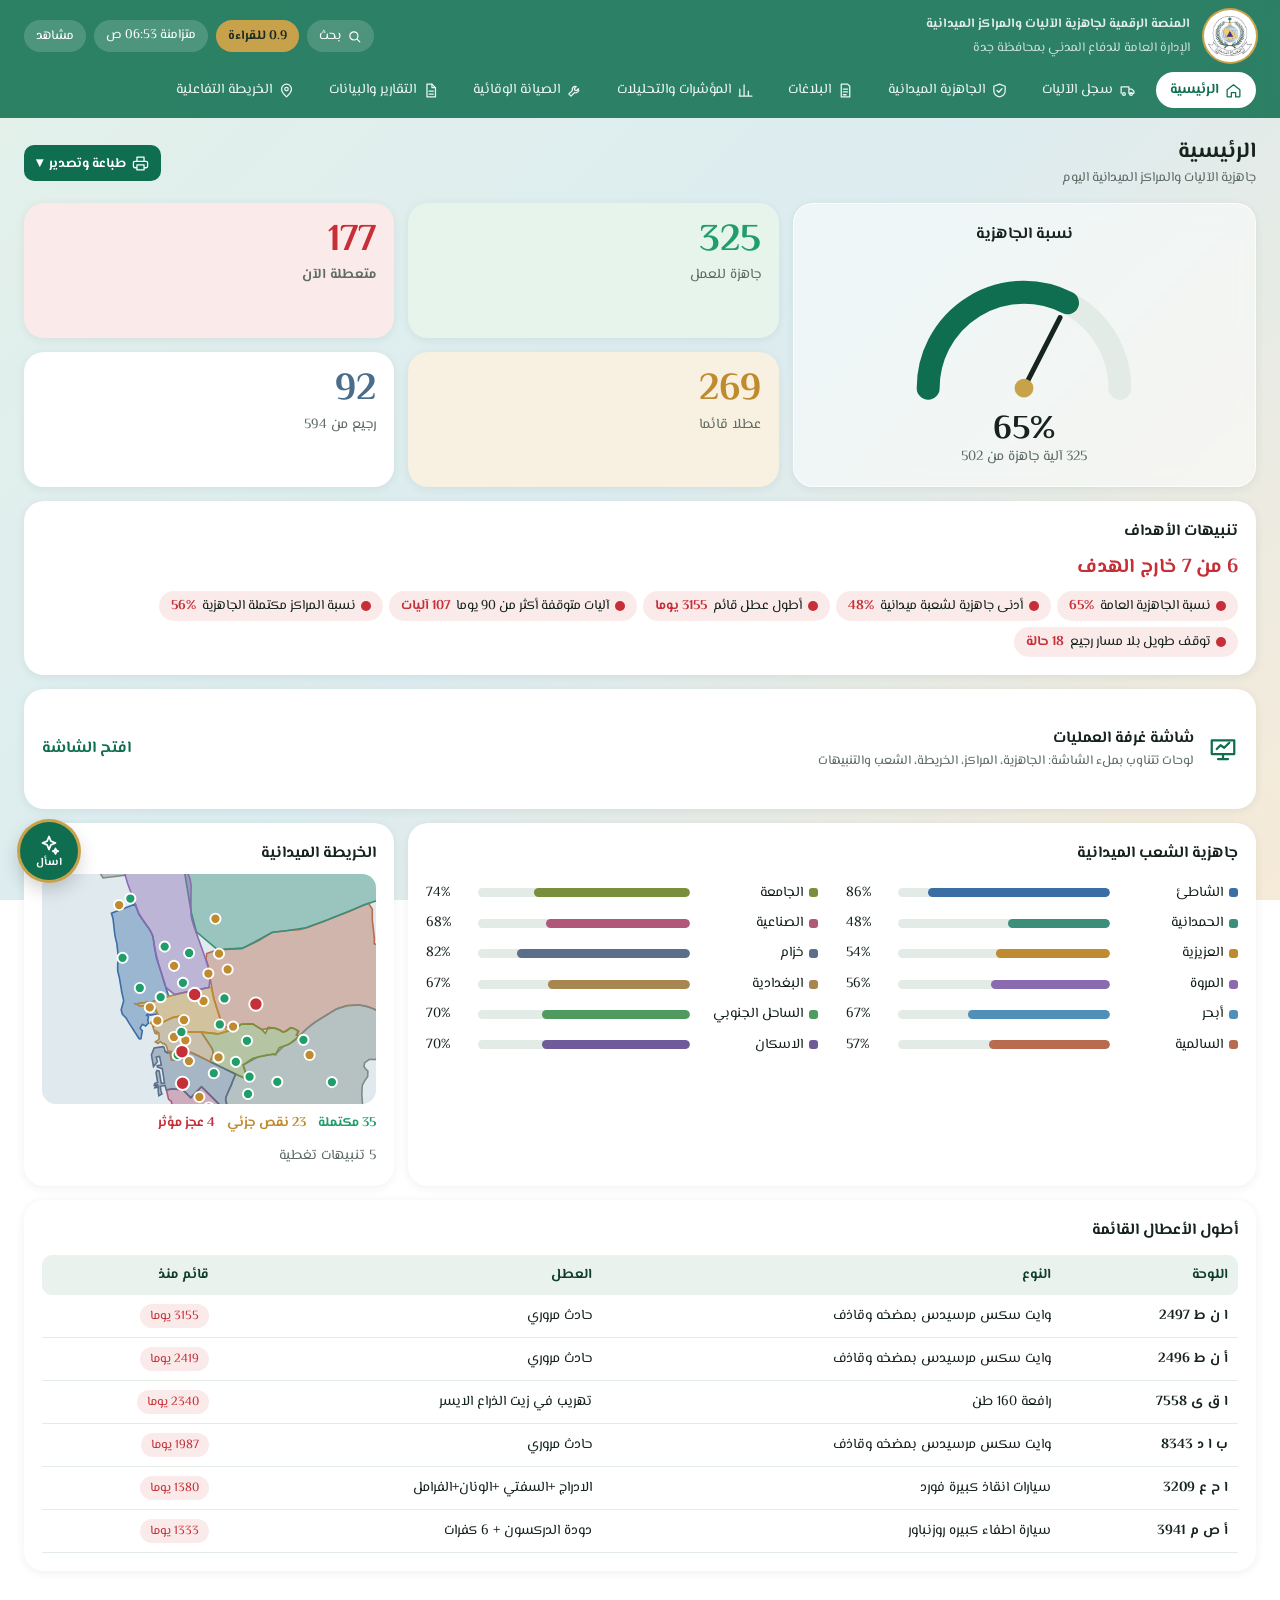
==== commit 73884a8f: "رفع 4 من 4: صفحة النسخة الجديدة" ====
--- a/v2/index.html
+++ b/v2/index.html
@@ -3,11 +3,13 @@
 <head>
 <meta charset="utf-8">
 <meta name="viewport" content="width=device-width,initial-scale=1,interactive-widget=resizes-content">
-<meta name="theme-color" content="#12304A">
+<meta name="theme-color" content="#0f6e4f">
+<script>try{var t=localStorage.getItem("jr2_theme");if(t!=="day"&&t!=="night")t=matchMedia("(prefers-color-scheme: dark)").matches?"night":"day";document.documentElement.dataset.theme=t}catch(e){}</script>
 <title>المنصة الرقمية لجاهزية الآليات والمراكز الميدانية</title>
 <link rel="icon" type="image/png" href="./assets/icon64-CxxKzijq.png">
-  <script type="module" crossorigin src="./assets/index-UnBEJsHI.js"></script>
-  <link rel="stylesheet" crossorigin href="./assets/index-BduQv8ae.css">
+  <script type="module" crossorigin src="./assets/main-DZGSq2D_.js"></script>
+  <link rel="modulepreload" crossorigin href="./assets/logo-DAKFhSUs.js">
+  <link rel="stylesheet" crossorigin href="./assets/main-CuVlK21y.css">
 </head>
 <body>
 <div id="app"></div>
--- a/v2/assets/main-CuVlK21y.css
+++ b/v2/assets/main-CuVlK21y.css
@@ -0,0 +1 @@
+@font-face{font-family:El Messiri;font-style:normal;font-display:swap;font-weight:400;src:url(./el-messiri-arabic-400-normal-DpRZdUUn.woff2) format("woff2"),url(./el-messiri-arabic-400-normal-BsYXcHPE.woff) format("woff")}@font-face{font-family:El Messiri;font-style:normal;font-display:swap;font-weight:700;src:url(./el-messiri-arabic-700-normal-D9aO7CWn.woff2) format("woff2"),url(./el-messiri-arabic-700-normal-wfXImB6W.woff) format("woff")}@font-face{font-family:El Messiri;font-style:normal;font-display:swap;font-weight:400;src:url(./el-messiri-latin-400-normal-DnjVM4dS.woff2) format("woff2"),url(./el-messiri-latin-400-normal-DObgmxAU.woff) format("woff")}@font-face{font-family:El Messiri;font-style:normal;font-display:swap;font-weight:700;src:url(./el-messiri-latin-700-normal-2VyxPaO_.woff2) format("woff2"),url(./el-messiri-latin-700-normal-CqBzUBvy.woff) format("woff")}:root{--fh: "El Messiri", Tahoma, sans-serif;--fb: "El Messiri", Tahoma, sans-serif;--bg: linear-gradient(135deg, #e4f1ea 0%, #dcecf0 50%, #f6ead8 100%);--surf: #fff;--ink: #16241d;--mut: #5f6d66;--line: #e3ebe7;--green: #0f6e4f;--gold: #c8a24a;--ok: #1f9d6b;--bad: #c62f37;--warn: #c08a2e;--rej: #4a6d8c;--tOk: #e6f4ec;--tBad: #fbeaea;--tWarn: #f8f0e0;--trk: #e3ebe7;--r: 20px;--sh: 0 2px 10px rgb(15 60 40 / 7%);--glass: rgb(255 255 255 / 50%);--glassBd: 1px solid rgb(255 255 255 / 80%);--hdr: rgb(15 110 79 / 86%);color-scheme:light}*,*:before,*:after{box-sizing:border-box;min-width:0}html,body{margin:0}body{font:16px/1.6 var(--fb);color:var(--ink);background:var(--bg);background-attachment:fixed;min-height:100dvh}button{font:inherit}h1,h2,h3{font-family:var(--fh);margin:0}.hdr{position:sticky;top:0;z-index:10;background:var(--hdr);backdrop-filter:blur(12px);-webkit-backdrop-filter:blur(12px);color:#fff}.hdr .row{max-width:1440px;margin:0 auto;display:flex;align-items:center;gap:14px;padding:10px 24px}.hdr .logo{width:52px;height:52px;border-radius:50%;background:#fff;display:grid;place-items:center;flex:none;box-shadow:0 0 0 2px var(--gold)}.hdr .logo img{width:44px;height:44px;object-fit:contain}.hdr .ti{white-space:nowrap;overflow:hidden;text-overflow:ellipsis}.hdr .ti b{display:block;font:700 19px/1.25 var(--fh)}.hdr .ti span{font-size:13px;opacity:.85}.hdr .chips{margin-inline-start:auto;display:flex;gap:8px}.chip{font-size:13px;padding:5px 12px;border-radius:99px;background:#ffffff29;white-space:nowrap}.nav{max-width:1440px;margin:0 auto;display:flex;gap:6px;padding:0 24px 10px;overflow-x:auto;scrollbar-width:none}.nav a{flex:none;color:#eaf5ef;text-decoration:none;font-size:14px;padding:7px 14px;border-radius:99px;transition:background .2s,color .2s;display:inline-flex;align-items:center;gap:6px}.ic{width:17px;height:17px;flex:none}.nav a:hover{background:#ffffff1f}.nav a[aria-current=page]{background:#fff;color:var(--green);font-weight:700}.page{max-width:1440px;margin:0 auto;padding:20px 24px 48px;display:grid;gap:14px}.bento{display:grid;grid-template-columns:1.25fr 1fr 1fr;grid-auto-rows:minmax(120px,auto);gap:14px}.card{background:var(--surf);border-radius:var(--r);box-shadow:var(--sh);padding:18px}.hero{grid-row:span 2;background:var(--glass);border:var(--glassBd);backdrop-filter:blur(10px);-webkit-backdrop-filter:blur(10px);display:flex;flex-direction:column;align-items:center;justify-content:center;text-align:center}.kpi b{display:block;font:700 38px/1.1 var(--fh)}.kpi span{font-size:14px;color:var(--mut)}.kpi.ok{background:var(--tOk)}.kpi.ok b{color:var(--ok)}.kpi.bad{background:var(--tBad)}.kpi.bad b{color:var(--bad)}.kpi.warn{background:var(--tWarn)}.kpi.warn b{color:var(--warn)}.kpi.rej b{color:var(--rej)}.wide{grid-column:1 / -1}.lbl{font:700 16px var(--fh);margin-bottom:12px}.cols2{columns:2;column-gap:28px}.brow{display:grid;grid-template-columns:118px minmax(0,1fr) 42px;gap:10px;align-items:center;font-size:14px;padding:4px 0;break-inside:avoid}.brow .nm{display:flex;align-items:center;gap:6px}.brow .sw{width:9px;height:9px;border-radius:3px;flex:none}.trk{height:9px;border-radius:9px;background:var(--trk);overflow:hidden}.trk i{display:block;height:100%;border-radius:9px;transition:width .7s ease}.num{font-variant-numeric:tabular-nums;text-align:end}table{width:100%;border-collapse:collapse;font-size:14px}th{background:#eaf2ee;color:#0f3d2e;font-weight:700;text-align:start;padding:9px 10px}td{padding:9px 10px;border-bottom:1px solid var(--line)}th:first-child{border-start-start-radius:10px;border-end-start-radius:10px}th:last-child{border-start-end-radius:10px;border-end-end-radius:10px}.pill{display:inline-block;padding:2px 10px;border-radius:99px;font-size:12.5px;background:var(--tBad);color:var(--bad);white-space:nowrap}.plate{font-weight:700;white-space:nowrap}.meter{display:none}.empty{color:var(--mut);padding:40px;text-align:center}.tabbar,.short{display:none}.st-ok{background:var(--tOk);color:var(--ok)}.st-bad{background:var(--tBad);color:var(--bad)}.st-warn{background:var(--tWarn);color:var(--warn)}.st-rej{background:#e7eef5;color:var(--rej)}.filters{display:flex;flex-wrap:wrap;gap:10px;align-items:center}.search{flex:1 1 320px;font:16px var(--fb);padding:11px 14px;border:1.5px solid var(--line);border-radius:12px;min-height:46px;background:#fff;color:var(--ink)}.search:focus,.sel:focus,.fchip:focus-visible{outline:3px solid var(--gold);outline-offset:1px}.chipsrow{display:flex;gap:6px;flex-wrap:wrap}.fchip{border:1.5px solid var(--line);background:#fff;color:var(--ink);border-radius:99px;padding:8px 14px;min-height:42px;cursor:pointer;font-size:14px}.fchip.on{background:var(--green);color:#fff;border-color:var(--green)}.sel{font:15px var(--fb);padding:10px 12px;border:1.5px solid var(--line);border-radius:12px;min-height:46px;background:#fff;color:var(--ink)}.count{margin-inline-start:auto;color:var(--mut);font-size:14px}.vlist tbody tr{cursor:pointer;transition:background .15s}.vlist tbody tr:hover{background:#f4f8f6}.vlist a{color:inherit;text-decoration:none}.more{color:var(--mut);font-size:14px}.back{color:var(--green);text-decoration:none;font-weight:700}.vhead{display:flex;align-items:center;gap:16px;background:var(--glass);border:var(--glassBd);backdrop-filter:blur(10px)}.plateBig{border:2.5px solid var(--ink);border-radius:8px;padding:6px 16px;font:700 26px var(--fh);background:#fff;white-space:nowrap}.vt b{display:block;font:700 20px var(--fh)}.vt span{color:var(--mut)}.pill.big{margin-inline-start:auto;font-size:15px;padding:5px 16px}.vb{grid-template-columns:repeat(3,1fr)}.info{grid-column:1;grid-row:span 2}.tl{grid-column:2 / -1;grid-row:span 2}.irow{display:flex;justify-content:space-between;gap:10px;padding:7px 0;border-bottom:1px solid var(--line);font-size:14px}.irow span{color:var(--mut)}.irow b{text-align:end}.ev{display:grid;grid-template-columns:14px minmax(0,1fr) auto;gap:10px;padding:10px 0;border-bottom:1px solid var(--line);align-items:start}.ev .dot{width:12px;height:12px;border-radius:50%;background:var(--ok);margin-top:5px;box-shadow:0 0 0 4px var(--tOk)}.ev.open .dot{background:var(--bad);box-shadow:0 0 0 4px var(--tBad);animation:pulse 1.8s ease-in-out infinite}@keyframes pulse{50%{box-shadow:0 0 0 8px #c62f3714}}.ev b{font-family:var(--fh)}.ev .meta{font-size:13px;color:var(--mut)}.dot{display:inline-block;width:10px;height:10px;border-radius:50%;flex:none;vertical-align:middle;margin-inline-end:6px}.dot.green{background:var(--ok)}.dot.yellow{background:var(--warn)}.dot.red{background:var(--bad)}.fchip[aria-pressed=true]{background:var(--green);color:#fff;border-color:var(--green)}.fchip .dot{box-shadow:0 0 0 2px #fff}button.card{font:inherit;text-align:start;border:0;cursor:pointer;color:inherit;transition:transform .15s}button.card:hover{transform:translateY(-2px)}button.card:focus-visible{outline:3px solid var(--gold)}.lvk[aria-pressed=true]{outline:3px solid var(--gold);outline-offset:-3px}.kpi small{display:block;font-size:12.5px;color:var(--mut);margin-top:4px}.kpi b small{display:inline;font-size:18px;margin:0}.fhero{align-items:stretch;text-align:start}.fhero .big b{font:700 64px/1 var(--fh);color:var(--green)}.fhero .big span{display:block;color:var(--mut);margin-top:6px}.seg{display:flex;gap:2px;height:14px;margin:18px 0 10px}.seg i{border-radius:4px;min-width:4px;flex-basis:0}.seg .green,.trend .green{background:var(--ok)}.seg .yellow,.trend .yellow{background:var(--warn)}.seg .red,.trend .red{background:var(--bad)}.segL{display:flex;flex-wrap:wrap;gap:6px 16px;font-size:13.5px;color:var(--mut)}.segL span{display:inline-flex;align-items:center}.trRead{display:flex;flex-wrap:wrap;gap:6px 18px;font-size:14px;margin-bottom:10px;align-items:center}.trRead span{display:inline-flex;align-items:center}.trend{display:flex;gap:2px;height:140px}.trend .col{flex:1 1 0;display:flex;flex-direction:column;justify-content:flex-end;gap:1px;cursor:pointer;opacity:.72;transition:opacity .15s}.trend .col i{display:block;border-radius:2px}.trend .col.on{opacity:1}.trAx{display:flex;justify-content:space-between;font-size:12.5px;color:var(--mut);margin-top:6px}.groups{display:grid;grid-template-columns:repeat(auto-fill,minmax(min(100%,340px),1fr));gap:14px;align-items:start}.gh{display:flex;justify-content:space-between;gap:8px;align-items:baseline;margin-bottom:6px}.gh b{font:700 16px var(--fh)}.gh span{font-size:12.5px;color:var(--mut);text-align:end}.grp ul,.sup{list-style:none;margin:0;padding:0}.cen{border-top:1px solid var(--line)}.cen>button{width:100%;display:grid;grid-template-columns:auto minmax(0,1fr);gap:0 4px;align-items:center;background:none;border:0;padding:6px 2px;font:inherit;color:inherit;text-align:start;cursor:pointer;min-height:44px;border-radius:8px}.cen>button:hover{background:#f4f8f6}.cen>button:focus-visible{outline:3px solid var(--gold)}.cen .cn{font-weight:700}.cen .cm{grid-column:2;font-size:13px;color:var(--mut)}.cen.red .cm{color:var(--bad)}.cen.yellow .cm{color:#8a5d14}.cd{padding:2px 18px 12px;display:grid;gap:6px}.cg{display:flex;flex-wrap:wrap;gap:6px;align-items:center;font-size:13px}.cg span{color:var(--mut);min-width:92px}.cg em{font-style:normal;background:var(--tOk);color:#0f5a3c;padding:2px 9px;border-radius:99px}.cg em.no{background:var(--tBad);color:var(--bad)}.eqs{columns:2;column-gap:28px}.brow.eq{grid-template-columns:190px minmax(0,1fr) 70px}.sup{display:grid;grid-template-columns:repeat(auto-fill,minmax(min(100%,210px),1fr));gap:0 20px;margin-bottom:12px}.sup li{display:flex;align-items:center;gap:4px;padding:8px 0;border-bottom:1px solid var(--line);font-size:14px}.sup li b{margin-inline-start:auto;font-variant-numeric:tabular-nums}.sup li.red b{color:var(--bad)}.mut{color:var(--mut);font-size:14px;margin:4px 0 0}.bad{color:var(--bad);font-weight:700}.imp{display:grid;grid-template-columns:minmax(0,1fr) minmax(0,1.2fr);gap:16px;align-items:center}.drop{position:relative;display:grid;gap:4px;place-items:center;text-align:center;padding:22px;border:2px dashed #b9d3c6;border-radius:16px;background:#f4faf7;cursor:pointer;min-height:96px;transition:background .2s,border-color .2s}.drop:hover{background:#eaf5ef;border-color:var(--green)}.drop.busy{animation:pulse2 1.2s ease-in-out infinite}@keyframes pulse2{50%{background:#e2f1e9}}.drop input{position:absolute;inset:0;opacity:0;cursor:pointer}.drop b{font:700 16px var(--fh)}.drop span{color:var(--mut);font-size:13px}.impk{grid-template-columns:repeat(4,minmax(0,1fr));grid-auto-rows:auto}.heldc{background:var(--tBad)}.ack{display:flex;gap:8px;align-items:center;margin-top:10px;font-weight:700;min-height:44px}.ack input{width:20px;height:20px;accent-color:var(--green)}.clist{list-style:none;margin:0;padding:0}.clist li{display:flex;gap:8px;align-items:center;justify-content:space-between;padding:6px 0;border-bottom:1px solid var(--line);font-size:14px}.clist .lv{display:inline-flex;align-items:center;gap:2px}.clist .ar{margin:0 4px;color:var(--mut)}.clist small{color:var(--mut)}.clist.two li span:last-child{color:var(--mut);text-align:end}.chg{list-style:none;margin:0;padding:0;columns:2;column-gap:28px}.chg>li{break-inside:avoid;padding:8px 0;border-bottom:1px solid var(--line)}.chg ul{margin:4px 0 0;padding-inline-start:18px;font-size:13.5px;color:#33443c}.chg a{color:var(--ink);text-decoration:none}.savebar{display:flex;gap:14px;align-items:center;flex-wrap:wrap}.btn{font:700 15px var(--fb);border:0;border-radius:12px;padding:10px 20px;min-height:46px;background:var(--green);color:#fff;cursor:pointer}.btn:disabled{background:#b8c4be;cursor:not-allowed}.imlink{text-decoration:none}.alc{grid-column:1 / -1;text-decoration:none;color:inherit;display:grid;gap:8px;transition:transform .15s}.alc:hover{transform:translateY(-2px)}.alc:focus-visible{outline:3px solid var(--gold)}.alc .lbl{margin:0}.alc .n{font:700 20px var(--fh)}.okc{color:var(--ok)}.alchips{display:flex;flex-wrap:wrap;gap:6px}.alchip{display:inline-flex;align-items:center;background:var(--tBad);border-radius:99px;padding:4px 12px;font-size:13.5px}.alchip em{font-style:normal;font-weight:700;margin-inline-start:6px;color:var(--bad)}.algrid{list-style:none;margin:0;padding:0;columns:3 340px;column-gap:14px}.algrid>li{break-inside:avoid;margin-bottom:14px}.alr{border-inline-start:5px solid var(--line)}.alr.bad{border-inline-start-color:var(--bad)}.alr.ok{border-inline-start-color:var(--ok)}.alh{display:flex;justify-content:space-between;gap:8px;align-items:baseline;flex-wrap:wrap}.alh b{font:700 16px var(--fh)}.pill.ok{background:var(--tOk);color:#0f5a3c}.pill.na{background:#eef2f0;color:var(--mut)}.alv{display:flex;gap:12px;align-items:baseline;flex-wrap:wrap;margin-top:8px}.alv strong{font:700 34px/1.1 var(--fh)}.alr.bad .alv strong{color:var(--bad)}.alr.ok .alv strong{color:var(--green)}.alv span{color:var(--mut);font-size:14px}.aldet{list-style:none;margin:8px 0 0;padding:0;font-size:13.5px}.aldet li{padding:5px 0;border-top:1px solid var(--line)}.lnk{background:none;border:0;color:var(--green);font-weight:700;cursor:pointer;padding:4px 0;min-height:36px}.alhead{display:flex;gap:12px;align-items:flex-start;justify-content:space-between;flex-wrap:wrap}.alhead h2{font-size:22px}.alhead .pmenu{margin-inline-start:auto}.settab{width:100%;border-collapse:collapse;font-size:14px}.settab th,.settab td{text-align:start;padding:8px 6px;border-bottom:1px solid var(--line)}.settab th{color:var(--mut);font-weight:700}button.chip{font:inherit;font-size:13px;color:inherit;border:0;cursor:pointer;min-height:32px}button.chip.ver{background:var(--gold);color:#1b2a22;font-weight:700}button.chip:hover{background:#ffffff42}button.chip:focus-visible{outline:2px solid var(--gold)}.ovl{position:fixed;inset:0;z-index:100;background:#0a1e1673;display:grid;place-items:start center;padding:12vh 16px;animation:fadeIn .18s ease-out}@keyframes fadeIn{0%{opacity:0}}.dlg{width:min(420px,100%);display:grid;gap:12px;animation:rise .22s ease-out}@keyframes rise{0%{transform:translateY(10px);opacity:0}}.gate{max-width:460px;margin:8vh auto 0;display:grid;gap:8px;justify-items:start}.gate b{font:700 18px var(--fh)}.lgf{display:grid;gap:12px}.lgf label{display:grid;gap:6px;font-weight:700}.lgf input{font:16px var(--fb);padding:10px 12px;border:1px solid #c9d8d0;border-radius:12px;min-height:46px}.lgf input:focus{outline:2px solid var(--green);border-color:var(--green)}.msec{display:none;grid-column:1 / -1}.msg{display:grid;grid-template-columns:1fr 1fr;gap:8px}.msg a{display:flex;align-items:center;gap:8px;min-height:48px;padding:8px 12px;border-radius:12px;background:#f3f8f5;color:var(--ink);text-decoration:none;font-weight:700}.msg a:active{background:var(--tOk)}.fhero .big.late b{color:var(--bad)}.mnote{margin:10px 0 0;font-size:13px}.mcfg{display:grid;grid-template-columns:repeat(4,1fr);gap:10px;margin:6px 0 8px}.mcf{background:#f3f8f5;border-radius:14px;padding:10px 12px;display:grid;gap:2px}.mcf b{font:700 26px/1.1 var(--fh);color:var(--green)}.mcf span{font-size:13.5px;color:var(--mut)}.mtasks{display:grid;grid-template-columns:repeat(auto-fit,minmax(min(100%,230px),1fr));gap:12px}.mtask{text-align:start;display:grid;gap:8px;cursor:pointer;border:1.5px solid transparent;font:inherit;color:inherit;transition:transform .15s}.mtask:hover{transform:translateY(-2px)}.mtask[aria-pressed=true]{border-color:var(--green);box-shadow:0 0 0 3px #0f6e4f2e}.mtask b{font:700 16px var(--fh)}.mtask.late{background:linear-gradient(180deg,#fff,var(--tBad))}.mtb{display:flex;flex-wrap:wrap;gap:6px}.mtb em,.mst{font-style:normal;border-radius:99px;padding:2px 10px;font-size:13px;white-space:nowrap}.mtb .red,.mst.red{background:var(--tBad);color:var(--bad)}.mtb .yellow,.mst.yellow{background:var(--tWarn);color:#8a5d14}.mtb .green,.mst.green{background:var(--tOk);color:#0f5a3c}.mtbl{overflow-x:auto}.mtbl table{width:100%;border-collapse:collapse;font-size:14px;min-width:640px}.mtbl th,.mtbl td{text-align:start;padding:8px 6px;border-bottom:1px solid var(--line)}.mtbl th{color:var(--mut);font-weight:700;position:sticky;top:0;background:#fff}.mtbl .plate{font-weight:700;color:var(--green);text-decoration:none;white-space:nowrap}@media(max-width:820px){:root{--bg: #fff;--r: 2px;--sh: none;--hdr: #0f6e4f}.hdr .row{padding:10px 14px}.hdr .logo{width:42px;height:42px}.hdr .logo img{width:36px;height:36px}.hdr .ti b{font-size:16px}.hdr .ti span{font-size:12px}.hdr .chips .chip:not(.role):not(.ver):not(.srch){display:none}.long{display:none}.short{display:inline}.stack thead{display:none}.stack tr{display:grid;grid-template-columns:minmax(0,1fr) auto;gap:2px 10px;padding:10px 0;border-bottom:1px solid var(--line)}.stack td{border:0;padding:0}.stack .plate{grid-column:1}.stack .dy{grid-column:2;grid-row:1 / span 2;align-self:center}.stack .tp{grid-column:1;font-size:13px;color:var(--mut)}.stack .ds{grid-column:1 / -1;font-size:13.5px}.vlist .un,.vlist .lc{grid-column:1;font-size:13px;color:var(--mut)}.vlist .od{grid-column:2;text-align:end;font-size:13px}.count{width:100%;margin:0}.vhead{flex-wrap:wrap;background:#fff;backdrop-filter:none}.plateBig{font-size:22px}.pill.big{margin-inline-start:0}.vb{grid-template-columns:1fr 1fr}.info,.tl{grid-column:1 / -1;grid-row:auto}.vb .kpi.ok{grid-column:1 / -1}.nav{display:none}.page{padding:12px 12px 92px;gap:10px}.bento{grid-template-columns:1fr 1fr;grid-auto-rows:auto}.card{border:1px solid #111a16;padding:12px}.hero{grid-column:span 2;grid-row:auto;background:#fff;backdrop-filter:none;border:1px solid #111a16;align-items:stretch;text-align:start}.gauge{display:none}.meter{display:block}.kpi{background:#fff!important}.kpi b{font-size:30px}.wide,.wide2,.mmini{grid-column:1 / -1}.msec{display:block;border:1px solid #111a16}button.card,.alc{border:1px solid #111a16}.mcfg{grid-template-columns:1fr 1fr}.mtbl table{min-width:0}.mtbl th:nth-child(3),.mtbl td:nth-child(3),.mtbl th:nth-child(4),.mtbl td:nth-child(4){display:none}.alv strong{font-size:28px}.fhero .big b{font-size:48px}.trend{height:110px;gap:1px}.cg span{min-width:100%}.cols2,.eqs,.chg{columns:1}.imp{grid-template-columns:1fr}.impk{grid-template-columns:1fr 1fr}.brow.eq{grid-template-columns:130px minmax(0,1fr) 62px}th{background:#0f6e4f;color:#fff;border-radius:0!important}.tabbar{display:flex;position:fixed;inset:auto 0 0;background:#fff;border-top:1px solid #111a16;justify-content:space-around;padding:8px 4px calc(8px + env(safe-area-inset-bottom));z-index:10}.tabbar a{color:var(--mut);text-decoration:none;font-size:12px;text-align:center;padding:2px 6px;display:grid;justify-items:center;gap:2px;flex:1;line-height:1.3}.tabbar .ic{width:22px;height:22px}.tabbar a[aria-current=page]{color:var(--green);font-weight:700}}.an .anhero{grid-row:span 2;display:flex;flex-direction:column;justify-content:center}.an .anhero .big b{font:700 56px/1 var(--fh);color:var(--green);display:block}.an .anhero .big span{color:var(--mut);font-size:14px}.an .trk.lg{height:12px;margin:14px 0 8px}.an .bento{grid-template-columns:1.6fr repeat(3,1fr)}.antabs{display:flex;gap:4px;background:#ffffffb3;border:1px solid var(--line);border-radius:14px;padding:4px;position:sticky;top:108px;z-index:5}.antabs button{flex:1;border:0;background:transparent;padding:10px 8px;border-radius:10px;color:var(--ink);cursor:pointer;font-size:15px;min-height:44px}.antabs button[aria-selected=true]{background:var(--green);color:#fff;font-weight:700}.antabs button:focus-visible{outline:3px solid var(--gold)}.angrid{display:grid;grid-template-columns:1fr 1fr;gap:14px;align-items:start}.angrid.three{grid-template-columns:repeat(3,1fr)}.ancol{display:grid;gap:14px}.lbl small{font:400 13px var(--fb);margin-inline-start:6px}.lbl.sub{margin-top:14px;font-size:14.5px}.lbl.anh{display:flex;flex-wrap:wrap;align-items:center;gap:8px 12px}.lbl.anh .chipsrow{margin-inline-start:auto;align-items:center;font:400 13px var(--fb);color:var(--mut)}.fchip.sm{min-height:34px;padding:4px 12px;font-size:13px}.sw{display:inline-block;width:10px;height:10px;border-radius:3px;flex:none;vertical-align:middle}.anent{display:grid;gap:2px}.ane{display:grid;grid-template-columns:112px minmax(0,1fr) 46px 58px;gap:10px;align-items:center;font-size:14px;padding:3px 0}.ane .nm,.anb .nm{display:flex;align-items:center;gap:6px;white-space:nowrap;overflow:hidden;text-overflow:ellipsis}.ane .trk{position:relative;overflow:visible}.ane .trk em{position:absolute;top:-4px;bottom:-4px;width:2px;background:var(--gold);border-radius:2px}.dl{font-size:12.5px;color:var(--mut);white-space:nowrap}.dl.up,b.up{color:var(--ok)}.dl.dn,b.dn{color:var(--bad)}.anleg{display:grid;gap:6px;margin-top:6px}.anleg div{display:grid;grid-template-columns:12px 1fr 48px 46px;gap:8px;align-items:center;font-size:14px}.anfoot{display:flex;flex-wrap:wrap;gap:6px 22px;font-size:14px;margin-top:6px}.anbars{display:grid;gap:3px}.anb{display:grid;grid-template-columns:minmax(90px,38%) minmax(0,1fr) auto;gap:10px;align-items:center;font-size:14px;padding:3px 0}.anb a{color:inherit}.anb b{font-weight:700;white-space:nowrap}.anmini{display:flex;flex-wrap:wrap;gap:10px;margin-bottom:12px}.anmini>div{flex:1 1 130px;background:#f4f8f6;border-radius:12px;padding:10px 12px}.anmini b{display:block;font:700 24px/1.2 var(--fh)}.anmini span{font-size:13px;color:var(--mut)}.anmini small{display:block;font-size:12px;color:var(--mut)}.anmini .bad b{color:var(--bad)}.anmini .warn b{color:var(--warn)}.anmini .ok b{color:var(--ok)}.anrows{list-style:none;margin:0;padding:0;display:grid;gap:2px}.anrows li{display:grid;grid-template-columns:auto minmax(0,1fr) auto;gap:10px;align-items:baseline;font-size:14px;padding:6px 0;border-bottom:1px solid var(--line)}.anrows li span{color:var(--mut);overflow:hidden;text-overflow:ellipsis}.anrows a.plate,.mtbl a.plate{color:var(--green);text-decoration:none}.cnt{font:700 20px var(--fh);margin-inline-start:8px}.cnt.bad{color:var(--bad)}.cnt.warn{color:var(--warn)}.ancmp>div:not(.lbl){display:grid;grid-template-columns:1fr auto auto auto;gap:10px;align-items:baseline;padding:6px 0;border-bottom:1px solid var(--line);font-size:14px}.ancmp b{font:700 22px var(--fh)}.ancmp i{font-style:normal;color:var(--mut);font-size:13px}.ancmp .big{grid-template-columns:1fr auto;border:0}.ancmp .big b{font-size:20px}.anul{margin:8px 0 0;padding-inline-start:18px;font-size:14px}.anmx td.c0{color:var(--bad);background:var(--tBad)}.anmx td.c1{color:var(--warn)}.anmx td.c2{color:var(--ok)}.anheat{min-width:760px}.anheat td{text-align:center;padding:6px 4px}.anheat th{text-align:center;font-size:12.5px;padding:8px 4px}.anheat .h1{background:#fcefd9}.anheat .h2{background:#f6d39b}.anheat .h3{background:#eba862}.anheat .h4{background:#d6762b;color:#fff}.mtbl tfoot td{font-weight:700;border-top:2px solid var(--line)}.mtbl tr.bad td{background:#fdf4f4}.mtbl td.bad{color:var(--bad);font-weight:700}.ansc tbody tr{cursor:pointer}.ansc tbody tr.on td{background:#eaf2ee}.ansc th{font-size:12.5px;white-space:normal}.anchart{width:100%;height:auto;display:block;font-family:var(--fb)}.anchart .ln{fill:none;stroke:var(--green);stroke-width:2.4;stroke-linejoin:round;stroke-linecap:round}.anchart .avg{fill:none;stroke:var(--gold);stroke-width:2;stroke-dasharray:6 5}.anchart .area{fill:#0f6e4f14}.anchart .dt{fill:#fff;stroke:var(--green);stroke-width:2.4}.anchart .v{font-size:13px;fill:var(--ink);font-weight:700}.anchart .x,.anchart .y{font-size:12.5px;fill:var(--mut)}.anchart .ax{stroke:#c9d6cf}.anchart .grid{stroke:var(--line)}.anchart .cur{fill:#c8a24a1f}.anchart .curl{font-size:12px;fill:#8a6a1e}.anchart .tg{stroke:var(--gold);stroke-width:2;stroke-dasharray:7 6}.anchart .tgl{font-size:13px;fill:#8a6a1e;font-weight:700}.anchart .imp{fill:var(--gold)}.anchart .est{fill:#5f6d6612}@media(max-width:820px){.an .bento{grid-template-columns:1fr 1fr}.an .anhero{grid-column:span 2;grid-row:auto}.an .anhero .big b{font-size:44px}.antabs{top:0;border-radius:0;border:1px solid #111a16;background:#fff}.antabs button{font-size:13px;padding:8px 2px;border-radius:0;white-space:nowrap}.angrid,.angrid.three{grid-template-columns:1fr}.ane{grid-template-columns:108px minmax(0,1fr) 40px 46px;gap:6px;font-size:12.5px}.anmini>div{flex-basis:40%;border-radius:0;border:1px solid var(--line)}.anchart .v,.anchart .x,.anchart .y{font-size:18px}.lbl.anh .chipsrow{margin-inline-start:0}}.mtbl tr.bad td{color:inherit}.mtbl tr.bad td:first-child{box-shadow:inset -3px 0 0 var(--bad)}.anrows li .lnk{margin-inline-start:10px;font-size:13px}.anboard{display:grid;grid-template-columns:repeat(4,minmax(0,1fr));gap:14px;grid-auto-flow:dense}.antile{text-align:start;font:inherit;color:inherit;border:0;cursor:pointer;display:flex;flex-direction:column;gap:8px;transition:transform .2s,box-shadow .2s;position:relative}.antile:hover{transform:translateY(-2px);box-shadow:0 8px 22px #0f3c281f}.antile:focus-visible{outline:3px solid var(--gold);outline-offset:2px}.antile .lbl{margin:0}.antile .more{margin-top:auto;align-self:flex-end;font-size:13px;color:var(--green);font-weight:700}.antile .more:after{content:" ←"}.antile .sm{font-size:12.5px}.antile .big b{display:block;font:700 32px/1.15 var(--fh);color:var(--green)}.antile .big span{font-size:13px;color:var(--mut)}.antile .two{display:grid;grid-template-columns:1fr 1fr;gap:8px}.antile .two .big b{font-size:22px}.t-gauge{grid-row:span 2;align-items:center;text-align:center;background:var(--glass);border:var(--glassBd);backdrop-filter:blur(10px);-webkit-backdrop-filter:blur(10px)}.t-gauge .lbl{align-self:flex-start}.t-donut{grid-column:span 2;grid-row:span 2}.t-monthly,.t-trend,.t-ents{grid-column:span 2}.anent.two{display:grid;grid-template-columns:1fr 1fr;gap:2px 16px}.ane.sm{grid-template-columns:84px minmax(0,1fr) 38px;font-size:12.5px;gap:6px;padding:2px 0}.antile .anmini{margin:0}.antile .anmini>div{flex-basis:100%;padding:6px 10px}.antile .anmini b{font-size:22px;display:inline;margin-inline-end:8px}.atl{list-style:none;margin:0;padding:0;font-size:13.5px}.atl li{display:flex;justify-content:space-between;border-bottom:1px solid var(--line);padding:3px 0}.anchart .ref{stroke:var(--gold);stroke-width:1.4;stroke-dasharray:5 5}.anchart .refl{font-size:12px;fill:#8a6a1e;font-weight:700}.anchart.spark{height:64px}.anchart.donut{max-width:620px;margin:0 auto}.anchart .lead{fill:none;stroke:#c9d6cf;stroke-width:1.2}.anchart .cbox{fill:#fff;stroke:var(--line)}.anchart .cv{font:700 15px var(--fh);fill:var(--ink)}.anchart .ck{font-size:12.5px;fill:var(--mut)}.anchart .dc{font:700 30px var(--fh);fill:var(--ink)}.anchart .dl2{font-size:13px;fill:var(--mut)}.andrawer{position:fixed;inset:0;z-index:60}.anback{position:absolute;inset:0;background:#0e1e1661;animation:anfade .2s ease}.anpanel{position:absolute;inset-block:0;inset-inline-end:0;width:min(1120px,94vw);overflow-y:auto;background:#eef4f1;padding:0 20px 40px;display:grid;gap:14px;align-content:start;animation:anslide .28s cubic-bezier(.2,.8,.2,1);box-shadow:0 0 40px #00000040}.anph{position:sticky;top:0;z-index:2;display:flex;flex-wrap:wrap;gap:8px 12px;align-items:center;background:#eef4f1;padding:14px 0 10px;border-bottom:1px solid var(--line)}.anph b{font:700 19px var(--fh)}.anph .chipsrow{flex:1}.anclose{font:700 14px var(--fb);border:1.5px solid var(--green);color:var(--green);background:#fff;border-radius:12px;padding:8px 16px;min-height:42px;cursor:pointer}.anpanel [id^=d-]{scroll-margin-top:80px}@keyframes anslide{0%{transform:translate(-40px);opacity:0}to{transform:none;opacity:1}}@keyframes anfade{0%{opacity:0}to{opacity:1}}@media(max-width:820px){.anboard{grid-template-columns:1fr 1fr;gap:10px}.t-gauge,.t-donut,.t-monthly,.t-trend,.t-ents,.t-follow,.t-field{grid-column:span 2;grid-row:auto}.t-gauge{background:#fff;backdrop-filter:none;border:1px solid #111a16}.anent.two{grid-template-columns:1fr}.anpanel{width:100vw;padding:0 10px 90px;border-radius:0}.anchart .cv{font-size:19px}.anchart .ck{font-size:16px}.anchart .refl{font-size:17px}}.m-only,.t-gauge .meter{display:none}@media(max-width:820px){.dk-only{display:none}.m-only{display:block}.t-gauge{align-items:stretch;text-align:start}.t-gauge .meter{display:block}.donutm{display:grid;grid-template-columns:120px 1fr;gap:12px;align-items:center}.donutm .anleg div{grid-template-columns:10px 1fr 34px 36px;font-size:12.5px;gap:6px}.anchart .x.odd{display:none}.ane.sm{grid-template-columns:108px minmax(0,1fr) 40px}}.mappage{grid-template-columns:minmax(0,1fr) 390px;height:calc(100dvh - 148px);min-height:560px;padding-bottom:20px;align-items:stretch}.mapmain{padding:0;overflow:hidden;display:flex;flex-direction:column;position:relative}.mapbar{display:flex;flex-wrap:wrap;gap:8px 10px;align-items:center;padding:10px 12px;border-bottom:1px solid var(--line);background:#fff;position:relative;z-index:3}.seg3{display:inline-flex;background:#eef3f0;border-radius:12px;padding:3px;gap:2px}.seg3 button{border:0;background:none;border-radius:9px;padding:6px 14px;min-height:36px;cursor:pointer;font-size:14px;color:var(--ink)}.seg3 button[aria-pressed=true]{background:var(--green);color:#fff;font-weight:700}.msrch{position:relative;flex:1 1 220px}.msrch input{width:100%;font:14px var(--fb);padding:8px 12px;border:1.5px solid var(--line);border-radius:10px;min-height:38px}.msrch ul{position:absolute;inset-inline:0;top:calc(100% + 4px);background:#fff;list-style:none;margin:0;padding:4px;border-radius:12px;box-shadow:0 8px 24px #00000024;z-index:6}.msrch li button{width:100%;text-align:start;border:0;background:none;padding:8px 10px;border-radius:8px;cursor:pointer;font-size:14px;display:flex;gap:8px}.msrch li button:hover{background:#f1f6f3}.msrch em{font-style:normal;color:var(--mut);font-size:12.5px;min-width:34px}.mapw{position:relative;flex:1;touch-action:none;overflow:hidden;background:#dfe9ee;cursor:grab;user-select:none;-webkit-user-select:none}.mapw:active{cursor:grabbing}.mapsvg{display:block;width:100%;height:100%}.mapsvg .sea{fill:#dfe9ee}.mapsvg .sec{transition:fill .35s,fill-opacity .35s}.mapsvg .hd{stroke:#fff;stroke-opacity:.9;cursor:pointer;transition:fill .35s,fill-opacity .35s}.mapsvg .hd:hover{stroke:var(--green);stroke-opacity:1}.mapsvg .hd.on{stroke:var(--green)}.mapsvg .rd{fill:none;stroke:#fff;stroke-opacity:.75;stroke-linecap:round;pointer-events:none}.mapsvg .rd.t0{stroke-opacity:.5}.mapsvg .slab,.mapsvg .clab{direction:rtl;font-family:var(--fh);font-weight:700;text-anchor:middle;paint-order:stroke;stroke:#fff;stroke-linejoin:round;fill:#16241d;pointer-events:none}.mapsvg .clab{text-anchor:start;fill:#24342c}.mapsvg .clab.bad{fill:#8f1d24}.mapsvg .pin{cursor:pointer}.mapsvg .pz{fill:none;stroke:var(--bad);animation:mpz 1.8s ease-out infinite;transform-box:fill-box;transform-origin:center}@keyframes mpz{0%{transform:scale(1);opacity:.8}to{transform:scale(2.8);opacity:0}}.mapsvg .gap{fill:#c62f370f;stroke:var(--bad)}.mapsvg .asg{fill:none;stroke:var(--gold)}.mapsvg .asg.late{stroke:var(--bad)}.mapsvg .wiarc{fill:none;stroke:#1f5f73;stroke-opacity:.85;animation:mdash 1.2s linear infinite;stroke-dasharray:2 2}@keyframes mdash{to{stroke-dashoffset:-8}}.mapctl{position:absolute;inset-inline-end:12px;top:12px;display:grid;gap:6px;z-index:2}.mapctl button{width:40px;height:40px;border-radius:12px;border:1px solid rgb(255 255 255 / 80%);background:#ffffffdb;backdrop-filter:blur(8px);box-shadow:0 2px 8px #0f3c2824;cursor:pointer;font-size:18px;color:var(--ink)}.mapctl button[aria-pressed=false]{opacity:.55}.maplg{position:absolute;inset-inline-start:12px;bottom:12px;display:flex;flex-wrap:wrap;gap:6px 12px;max-width:calc(100% - 80px);background:#ffffffdb;backdrop-filter:blur(8px);border-radius:12px;padding:7px 12px;font-size:13px;z-index:2;box-shadow:0 2px 8px #0f3c281f}.maplg span{display:inline-flex;align-items:center;gap:5px}.maplg .dot{margin:0;box-shadow:0 0 0 2px #fff}.mapside{overflow-y:auto;display:grid;gap:12px;align-content:start;padding-inline-end:2px}.mcard{background:#fff;border-radius:var(--r);box-shadow:var(--sh);padding:14px 16px;display:grid;gap:8px}.mcard p{margin:0;font-size:14px}.mcard .lbl{font:700 15px var(--fh);display:flex;gap:8px;align-items:baseline;flex-wrap:wrap}.mcard.al{border-inline-start:4px solid var(--bad)}.mk3{display:grid;grid-template-columns:repeat(3,1fr);gap:8px}.mk{background:#fff;border-radius:14px;box-shadow:var(--sh);padding:10px 12px;display:grid}.mcard .mk{box-shadow:none;background:#f4f8f6}.mk b{font:700 26px/1.1 var(--fh)}.mk span{font-size:12.5px;color:var(--mut)}.mk.green b{color:var(--ok)}.mk.yellow b{color:var(--warn)}.mk.red b{color:var(--bad)}.mrl{list-style:none;margin:0;padding:0;display:grid;gap:6px}.mrl li{display:grid;gap:1px;background:#f7f9f8;border-radius:10px;padding:6px 10px;font-size:14px}.mrl .lnk{justify-self:start;min-height:28px;padding:0;color:var(--bad)}.mex{list-style:none;margin:0;padding:0}.mex li{display:flex;justify-content:space-between;gap:10px;border-bottom:1px solid var(--line);padding:5px 0;font-size:14px}.mex li span{display:inline-flex;gap:6px;align-items:center}.mtool{display:flex;justify-content:space-between;align-items:center;background:#fff;border-radius:14px;padding:6px 14px;box-shadow:var(--sh)}.mtool b{font:700 16px var(--fh);color:var(--green)}.ccard .cch{display:flex;gap:8px;align-items:center;flex-wrap:wrap}.ccard .cch b{font:700 17px var(--fh)}.ccard .back{border:1px solid var(--line);background:#fff;border-radius:10px;width:36px;height:36px;cursor:pointer;font-size:16px}.pill.warn{background:var(--tWarn);color:#8a5f14}.ct{width:100%;border-collapse:collapse;font-size:13.5px}.ct th,.ct td{text-align:start;padding:5px 4px;border-bottom:1px solid var(--line)}.ct th{color:var(--mut);font-weight:400;background:none}.ct .lnk{min-height:26px;padding:0;text-align:start;font-weight:700}.ct tr.late td{background:#fdf4f4}.ct tr.hi td{background:#fdf1f1}.ct tr.md td{background:#fdf8ee}.ct input,.ct select{font:13px var(--fb);border:1px solid var(--line);border-radius:8px;padding:3px 4px;max-width:110px}.ct input{width:64px}.mtw{overflow-x:auto}.sug{background:#f8f1df;border-radius:12px;padding:8px 10px;display:grid;gap:6px;font-size:14px}.sgr{display:flex;gap:8px;align-items:center;justify-content:space-between;flex-wrap:wrap}.asgf{display:flex;flex-wrap:wrap;gap:8px;align-items:center;background:#fff;border-radius:10px;padding:8px}.asgf input{width:64px;font:14px var(--fb);border:1px solid var(--line);border-radius:8px;padding:4px}.btn.sm{min-height:36px;padding:6px 12px;font-size:13.5px;border-radius:10px;text-decoration:none;display:inline-flex;align-items:center}.btn.ghost{background:#fff;color:var(--green);border:1.5px solid var(--green)}.hds{display:flex;flex-wrap:wrap;gap:4px}.hds span{background:#f1f5f3;border-radius:8px;padding:1px 8px;font-size:13px}.hds span.on{background:var(--green);color:#fff}.hsel{background:#eef6f1;border-radius:10px;padding:6px 10px}.cbt{display:flex;flex-wrap:wrap;gap:6px}.mut.sm{font-size:12.5px}.msel{display:flex;gap:8px;align-items:center;font-size:14px}.msel select,.msel2{font:14px var(--fb);border:1.5px solid var(--line);border-radius:10px;padding:5px 8px;flex:1}.msel2{flex:none;font-size:13px}.mtl{display:flex;gap:10px;align-items:center}.mtl input{flex:1;accent-color:var(--green)}.mtl b{font-size:14px;white-space:nowrap}.wts{display:flex;flex-wrap:wrap;gap:6px}.wts span{display:inline-flex;gap:6px;align-items:center;background:#f4f8f6;border-radius:10px;padding:4px 10px;font-size:13.5px}.wts button{width:26px;height:26px;border-radius:8px;border:1px solid var(--line);background:#fff;cursor:pointer}.mapside .grab{display:none}.wide2{grid-column:span 2}.mmini{text-decoration:none;color:inherit;display:grid;gap:8px;align-content:start;min-height:300px;transition:transform .15s}.mmini:hover{transform:translateY(-2px)}.mmini:focus-visible{outline:3px solid var(--gold)}.mmini .lbl{margin:0}.mmini svg{width:100%;height:230px;border-radius:14px;display:block}.mmk{display:flex;flex-wrap:wrap;gap:4px 12px;font-size:13.5px;font-weight:700}.mmk .ok{color:var(--ok)}.mmk .warn{color:var(--warn)}.mmk .bad{color:var(--bad)}.mpw{display:grid;gap:12px}.mappage.touring{position:fixed;inset:0;z-index:70;max-width:none;height:100dvh;padding:0;grid-template-columns:1fr;background:#0d2a22}.mappage.touring .mapside,.mappage.touring .mapbar{display:none}.mappage.touring .mapmain{border-radius:0}.mappage .mapui{transition:opacity .5s}.mappage.idle .mapui{opacity:0;pointer-events:none}.mappage.idle .mapw{cursor:none}.tourc{position:absolute;inset-inline-start:24px;top:24px;background:#ffffffe0;backdrop-filter:blur(10px);border-radius:18px;padding:16px 20px;display:grid;gap:10px;min-width:320px;box-shadow:0 8px 30px #0000002e;z-index:3}.tourc>b{font:700 24px var(--fh);color:var(--green)}.tourx{position:absolute;inset-inline-end:64px;top:12px;z-index:3}@media(max-width:820px){.mappage{display:block;position:relative;height:calc(100dvh - 128px - env(safe-area-inset-bottom));min-height:0;padding:0}.mapmain{height:100%;border:0!important}.mapbar{position:absolute;inset-inline:8px;top:8px;border:0;border-radius:14px;box-shadow:0 2px 10px #00000024;padding:6px 8px;gap:6px;background:#fffffff0}.mapbar .chipsrow{flex-wrap:nowrap;overflow-x:auto;scrollbar-width:none;width:100%;order:3}.mapbar .fchip.sm{flex:none}.seg3 button{padding:5px 10px;font-size:13.5px}.msrch{flex:1 1 120px}.msrch input{min-height:36px;padding:6px 10px}.mapctl{top:auto;bottom:150px;inset-inline-end:8px}.mapctl button{width:38px;height:38px}.maplg{bottom:132px;inset-inline-start:8px;font-size:12px;padding:5px 8px}.mapside{position:fixed;inset-inline:0;bottom:calc(66px + env(safe-area-inset-bottom));z-index:9;background:#fff;border-top:1px solid #111a16;border-radius:16px 16px 0 0;box-shadow:0 -6px 20px #00000024;padding:0 10px 12px;max-height:118px;overflow:hidden;transition:max-height .35s cubic-bezier(.2,.8,.2,1);gap:8px}.mapside.open{max-height:72dvh;overflow-y:auto}.mapside .grab{display:block;position:sticky;top:0;z-index:1;width:100%;height:26px;border:0;background:#fff;cursor:pointer}.mapside .grab i{display:block;width:44px;height:5px;border-radius:5px;background:#c9d3ce;margin:0 auto}.mcard,.mtool{box-shadow:none;border:1px solid #111a16;border-radius:2px;padding:10px 12px}.mcard .mk,.mk{border-radius:2px}.mappage.touring{height:100dvh}}.askfab{position:fixed;inset-inline-end:20px;bottom:20px;z-index:40;width:58px;height:58px;border-radius:50%;border:0;background:var(--green);color:#fff;box-shadow:0 0 0 3px var(--gold),0 8px 20px #00000038;display:grid;place-items:center;align-content:center;gap:0;cursor:pointer;font:700 11px/1.1 var(--fb);transition:transform .18s,box-shadow .18s}.askfab .ic{width:24px;height:24px}.askfab:hover{transform:translateY(-2px) scale(1.04)}.askfab:focus-visible{outline:3px solid var(--gold);outline-offset:3px}.askfab.on{background:#fff;color:var(--green)}body:has(.mappage.touring) .askfab,body:has(.mappage.touring) .asst{display:none}.asst{position:fixed;z-index:45;inset-block:14px;inset-inline-start:20px;width:min(470px,calc(100vw - 40px));background:#fff;border-radius:18px;box-shadow:0 14px 40px #00000038;display:flex;flex-direction:column;overflow:hidden;animation:rise .22s ease-out}.asst .ah{background:linear-gradient(120deg,#0f6e4f,#15805e);color:#fff;padding:10px 14px;display:flex;align-items:center;gap:10px}.asst .at{display:grid;flex:1;line-height:1.35}.asst .at b{font:700 17px var(--fh)}.asst .at span{font-size:12.5px;opacity:.85}.asst .ax,.asst .aback{border:0;background:#ffffff29;color:#fff;width:36px;height:36px;border-radius:10px;cursor:pointer;font-size:16px}.asst .aback{display:none}.asst .ab{flex:1;overflow-y:auto;padding:12px;display:grid;gap:12px;align-content:start;background:#f4f8f6;overscroll-behavior:contain}.aintro p{margin:0 0 10px;color:var(--mut);font-size:14.5px}.qch{display:flex;flex-wrap:wrap;gap:6px;align-items:center}.qch button{border:1.5px dashed #b9cfc3;background:#fff;color:var(--green);border-radius:99px;padding:5px 12px;font:700 13px var(--fb);cursor:pointer;min-height:36px}.qch button:hover{border-style:solid}.qch .gl{font-size:12.5px;color:var(--mut)}.acard{background:#fff;border-radius:14px;box-shadow:0 1px 6px #0f3c281a;padding:12px 14px;display:grid;gap:8px;font-size:14.5px;line-height:1.75;animation:rise .22s ease-out}.acard .aq{font-weight:700;color:var(--green);display:flex;gap:8px;align-items:center;font-size:15px}.acard .aq:before{content:"؟";flex:none;width:22px;height:22px;border-radius:50%;background:#f6edd6;color:#7a5a14;display:grid;place-items:center;font-size:13px}.got{display:flex;flex-wrap:wrap;gap:5px;align-items:center;font-size:12.5px}.got .gl{color:var(--mut)}.got .gc{background:#eef3f0;color:var(--ink);border-radius:99px;padding:1px 9px}.got .fx{flex-basis:100%;color:#7a5a14}.abody{display:grid;gap:6px}.abody>b:first-child{font:700 15px var(--fh)}.abody .groups{display:grid;grid-template-columns:repeat(3,1fr);gap:6px}.abody .gcell{border-radius:12px;padding:8px 10px;background:#f4f8f6;display:grid;gap:0}.abody .gcell .gv{font:700 26px/1.15 var(--fh)}.abody .gcell .gl{font-size:12.5px;color:var(--mut)}.abody .gcell.up .gv{color:var(--ok)}.abody .gcell.down .gv{color:var(--bad)}.abody .gcell.rej .gv{color:var(--rej)}.abody .gcell.on{box-shadow:inset 0 0 0 2px currentColor;color:var(--green)}.abody .rdy{font-size:14px}.abody .rdy b.ok{color:var(--ok)}.abody .detail,.abody .mut{color:var(--mut);font-size:13px}.abody .just{border-top:1px dashed var(--line);padding-top:6px;color:var(--mut);font-size:13px}.abody .bad{color:var(--bad)}.abody .ok{color:var(--ok)}.abody .warn{color:var(--warn)}.abody .abig{font:700 40px/1.05 var(--fh);color:var(--green)}.abody .kv{line-height:1.9}.abody .erow{display:flex;flex-wrap:wrap;gap:4px;padding:3px 0;border-bottom:1px solid var(--line)}.abody .mh{font-size:12.5px;color:var(--mut)}.abody .multi{display:grid;gap:6px}.abody .mc,.abody .mpart{background:#f4f8f6;border-radius:12px;padding:8px 10px;display:grid;gap:4px}.abody .mc-h{display:flex;gap:8px;align-items:center}.abody .mn{background:var(--green);color:#fff;border-radius:50%;width:20px;height:20px;display:grid;place-items:center;font-size:12px;flex:none}.abody .mc-chips{display:flex;flex-wrap:wrap;gap:6px}.abody .mc-chip{border-radius:99px;padding:0 10px;font-weight:700;font-size:13.5px;background:#fff}.abody .mc-chip.up{background:var(--tOk);color:var(--ok)}.abody .mc-chip.down{background:var(--tBad);color:var(--bad)}.abody .mc-chip.rej{background:#e7eef5;color:var(--rej)}.abody .drow{display:grid;grid-template-columns:minmax(0,9em) 1fr auto;gap:8px;align-items:center;font-size:13.5px}.abody .abar{display:block;height:8px;border-radius:4px;background:var(--green)}.abody .eg{color:var(--mut);line-height:1.9}.abody ul{margin:0;padding-inline-start:18px}.atw{overflow-x:auto}.atw table{width:100%;border-collapse:collapse;font-size:13px}.atw th,.atw td{text-align:start;padding:6px 5px;border-bottom:1px solid var(--line);vertical-align:top}.atw th{color:var(--mut);font-weight:700}.acard .plate{font-weight:700;color:var(--green);text-decoration:none;white-space:nowrap}.nb{font:inherit;color:var(--green);background:none;border:0;padding:0 1px;cursor:pointer;font-weight:700;text-decoration:underline dotted 1.5px;text-underline-offset:4px}.gcell .nb{color:inherit}.nb.on{background:#f6edd6;border-radius:6px;text-decoration:none}.nb:disabled{cursor:default;text-decoration:none}.nb:focus-visible{outline:2px solid var(--gold);border-radius:4px}.inl{background:#fbf7ec;border:1px solid #efe3c4;border-radius:12px;padding:8px 10px;display:grid;gap:6px;font-size:13px;animation:rise .18s ease-out}.inl .inh{display:flex;align-items:center;justify-content:space-between}.inl ul{list-style:none;margin:0;padding:0;display:grid;gap:4px;max-height:320px;overflow-y:auto}.inl li{display:grid;grid-template-columns:auto minmax(0,1fr) auto;gap:8px;align-items:center;padding:3px 0;border-bottom:1px solid #f1e8d2}.inl .ity{color:var(--mut);overflow:hidden;text-overflow:ellipsis;white-space:nowrap}.afoot{display:flex;gap:6px;justify-content:flex-end}.afoot:empty{display:none}.asst .ain{display:flex;gap:8px;padding:10px 12px;border-top:1px solid var(--line);background:#fff;align-items:center}.asst .ain .search{flex:1;min-height:46px}.amic{width:46px;height:46px;flex:none;border-radius:12px;border:1.5px solid var(--green);background:#fff;color:var(--green);cursor:pointer;display:grid;place-items:center}.amic .ic{width:22px;height:22px}.amic.rec{background:var(--bad);border-color:var(--bad);color:#fff;animation:pulseMic 1.2s ease-in-out infinite}@keyframes pulseMic{50%{box-shadow:0 0 0 6px #c62f3733}}.asend{min-height:46px}@media(max-width:820px){.askfab{bottom:calc(76px + env(safe-area-inset-bottom));inset-inline-end:14px;width:54px;height:54px;box-shadow:0 0 0 2px var(--gold),0 6px 16px #00000038}body:has(.rpms) .askfab,body:has(.rpmx) .askfab{bottom:calc(136px + env(safe-area-inset-bottom))}body:has(.mappage) .askfab{inset-inline-end:auto;inset-inline-start:8px;bottom:calc(256px + env(safe-area-inset-bottom))}.asst{inset:0;width:auto;border-radius:0;z-index:60;animation:none}.asst .ah{padding:calc(8px + env(safe-area-inset-top)) 10px 8px;border-bottom:2px solid var(--gold)}.asst .aback{display:block}.asst .ax{display:none}.asst .ab{background:#fff;padding:10px}.acard{border-radius:4px;box-shadow:none;border:1px solid #111a16}.asst .ain{padding-bottom:calc(10px + env(safe-area-inset-bottom))}.askfab.on{display:none}}.rpw{max-width:none;display:grid;grid-template-columns:270px minmax(0,1fr) 250px;align-items:start;gap:14px}.rpl,.rpo{position:sticky;top:132px;max-height:calc(100dvh - 150px)}.rpo{max-height:calc(100dvh - 232px)}.rpl,.rpo{overflow-y:auto;padding:12px;display:grid;gap:6px;align-content:start}.rpl .search{min-height:40px;font-size:14px}.rcat ul{list-style:none;margin:0;padding:0;display:grid;gap:2px}.rch{display:flex;align-items:center;gap:8px;width:100%;border:0;background:none;font:700 14px var(--fb);color:var(--ink);padding:7px 6px;border-radius:10px;cursor:pointer;text-align:start}.rch .ic{width:18px;height:18px;color:var(--green)}.rch em{margin-inline-start:auto;font-style:normal;color:var(--mut);font-weight:400;font-size:12.5px}.rch:hover{background:#f1f6f3}.ri{display:grid;width:100%;text-align:start;border:0;background:none;font:13.5px/1.4 var(--fb);color:var(--ink);padding:5px 8px;padding-inline-start:32px;border-radius:9px;cursor:pointer}.ri small{color:var(--mut);font-size:11.5px}.ri:hover{background:#f1f6f3}.ri.on{background:#e5f1eb;color:var(--green);font-weight:700}.ri.soon span{color:#7b8782}.ri.soon small{color:#a2ada8}.rpc{padding:12px;display:grid;gap:10px;min-height:60vh}.rpbar{display:flex;align-items:center;gap:10px;flex-wrap:wrap}.rpt{display:grid}.rpt b{font:700 17px var(--fh)}.rpt .mut{font-size:12.5px;color:var(--mut)}.rpx{display:flex;gap:6px;margin-inline-start:auto;flex-wrap:wrap}.rpv{display:grid;gap:14px;justify-items:center;background:#e9eeeb;border-radius:14px;padding:14px 4px}.rpv .pgw{width:calc(1123px * var(--s, 1));height:var(--ph, 794px);position:relative;overflow:hidden;box-shadow:0 2px 10px #00000024;background:#fff}.rpv .pgw>.a4{transform:scale(var(--s, 1));transform-origin:top right;position:absolute;top:0;right:0}.rpv .pgw.p{width:calc(794px * var(--s, 1));height:calc(1123px * var(--s, 1))}.rpo .rpoh{font:700 15px var(--fh)}.ogrp{display:grid;gap:1px;border-top:1px solid var(--line);padding-top:6px}.ogh{display:flex;justify-content:space-between;align-items:center;font-weight:700;font-size:13px;color:var(--mut)}.omul>summary{cursor:pointer;list-style:none;padding:4px 0}.omul>summary::-webkit-details-marker{display:none}.omul>summary:after{content:"▾";margin-inline-start:6px}.omul[open]>summary:after{content:"▴"}.olist{max-height:230px;overflow:auto;padding-inline-end:4px}.olist .cbx span{flex:1;min-width:0;overflow-wrap:anywhere}.lnk{border:0;background:none;color:var(--green);font:700 12.5px var(--fb);cursor:pointer}.cbx{display:flex;align-items:center;gap:6px;font-size:13px;padding:2px 0;cursor:pointer}.cbx input{width:16px;height:16px;accent-color:var(--green);flex:none}.cbx em{margin-inline-start:auto;font-style:normal;color:var(--mut);font-size:12px}.cbx.osw{border-top:1px solid var(--line);padding-top:8px;font-weight:700}.ogrp .cbx.osw{border-top:0;padding-top:4px;font-weight:400}.ogrp .ogh+.ochips{padding-top:2px}.ogrp .ochips+.ogh,.ogrp .osw+.ogh{margin-top:4px}.orow{display:flex;gap:8px}.orow .ofld{flex:1}.orow .ofld.sm{flex:0 0 34%}.ofld{display:grid;gap:2px;font-size:12.5px;color:var(--mut);padding:2px 0}.ofld input{font:inherit;font-size:13.5px;color:var(--ink);border:1px solid var(--line);border-radius:8px;padding:6px 8px;background:#fff;min-width:0}.ofld input[aria-invalid=true]{border-color:#c0392b}.ofld em.bad{font-style:normal;color:#b3261e;font-size:11.5px}.ochips{display:flex;flex-wrap:wrap;gap:6px;padding:4px 0}.ochip{font:inherit;font-size:12.5px;border:1px solid var(--line);background:#fff;color:var(--ink);border-radius:99px;padding:4px 11px;cursor:pointer;min-height:30px}.ochip.on{border-color:var(--green);background:#eaf5ec;color:#0b5b46;font-weight:700}.ochip:focus-visible{outline:2px solid var(--gold)}.sgn{display:grid;gap:4px;font-size:13px;justify-items:start}.sgn .mut{color:var(--mut);font-size:12px}.sgn img{max-width:150px;max-height:60px;object-fit:contain;border:1px dashed var(--line);border-radius:6px;padding:2px}.rpsoon{display:grid;gap:8px;justify-items:center}.rpsoon b{font:700 18px var(--fh);color:var(--ink)}@media(max-width:1180px){.rpw{grid-template-columns:230px minmax(0,1fr) 210px}}@media(max-width:820px){.rpm{display:grid;gap:10px}.rpl{position:static;max-height:none}.rps{display:grid;gap:8px}.rpk{display:grid;grid-template-columns:repeat(3,1fr);gap:6px}.rpk .card{padding:8px;text-align:center;display:grid}.rpk b{font:700 22px/1.2 var(--fh)}.rpk span{font-size:12px;color:var(--mut)}.rpt1{padding:10px 12px;display:grid;gap:5px}.rpt1 .h{display:flex;justify-content:space-between}.rpt1 .mut{font-size:12.5px;color:var(--mut)}.sbar{display:flex;height:8px;border-radius:4px;overflow:hidden}.sbar i{display:block}.sbar .ok{background:#1e9e5a}.sbar .note{background:#e3a21a}.sbar .bad{background:#d64545}.sbar .rej{background:#4f6d8f}.rpper{padding:10px 12px;display:flex;justify-content:space-between;align-items:center}.rpper b{font-weight:700}.rpln{display:grid;grid-template-columns:1fr auto 44px;gap:8px;font-size:13px;padding:3px 0;border-top:1px solid var(--line);align-items:center}.rpln b{font:700 16px var(--fh)}.rpln em{font-style:normal;text-align:left}.rpbr{display:grid;grid-template-columns:38% 1fr auto;gap:8px;align-items:center;font-size:12.5px}.rpbr .sbar i:not(.bad){background:#eeede9}.rpbr em{font-style:normal}.rpmo summary{font-weight:700;cursor:pointer}.rpmo .rpo{position:static;max-height:none;box-shadow:none;padding:6px 0 0}.rpms{position:sticky;bottom:calc(70px + env(safe-area-inset-bottom));display:flex;gap:6px;background:#fff;padding:8px 0;align-items:center}.rpms .btn:first-child{flex:1}}.pqprev{display:block;font-size:11.5px;color:var(--mut)}.pqprev b{font-weight:700}.pqprev .ok{color:var(--ok)}.pqprev .bad{color:var(--bad)}.dkp{display:grid;gap:12px;padding:18px}.dkb{display:flex;flex-wrap:wrap;gap:10px}.dkp .bad{color:#9e1b22}.pmenu{position:relative}.pmenu .btn{gap:6px}.pml{position:absolute;inset-inline-end:0;top:calc(100% + 6px);z-index:50;background:#fff;border-radius:14px;box-shadow:0 10px 30px #0f3c282e;padding:8px;width:min(300px,86vw);display:grid;gap:2px;animation:pmIn .14s ease-out}@keyframes pmIn{0%{opacity:0;transform:translateY(-4px)}}.pml a{display:grid;padding:8px 10px;border-radius:10px;color:var(--ink);text-decoration:none}.pml a:hover,.pml a:focus-visible{background:#eef4f1;outline:none}.pml a b{font-size:14.5px}.pml a small{color:var(--mut);font-size:12.5px}.pml .mut{margin:4px 10px 2px;font-size:12px}@media(max-width:820px){.pml{position:fixed;inset-inline:12px;top:auto;bottom:calc(80px + env(safe-area-inset-bottom));width:auto;box-shadow:0 -6px 30px #0f3c2838}}.ib .ibtop{display:flex;gap:12px;align-items:flex-start;justify-content:space-between;flex-wrap:wrap}.ib h1{font-size:24px}.ib .ibtop p{margin:2px 0 0}.ibx{display:flex;gap:8px;align-items:center}.ibtabs{display:flex;gap:6px;align-items:center;flex-wrap:wrap}.ibtabs button{font:700 14.5px var(--fb);border:1.5px solid var(--line);background:#fff;color:var(--ink);border-radius:99px;padding:7px 16px;cursor:pointer;display:inline-flex;gap:6px;align-items:center}.ibtabs button[aria-selected=true]{background:var(--green);border-color:var(--green);color:#fff}.ibtabs em{font-style:normal;background:var(--bad);color:#fff;border-radius:99px;padding:0 8px;font-size:12.5px}.ibtabs button[aria-selected=true] .mut{color:#dcefe5}.ibat{margin-inline-start:auto;font-size:12.5px}.ibg .lbl{display:flex;gap:8px;align-items:baseline;margin-bottom:6px}.ibg .lbl em{font-style:normal;color:var(--mut);font-weight:400;font-size:14px}.ibg summary.lbl{cursor:pointer;margin:0}details.ibg[open] summary.lbl{margin-bottom:8px}.ibg>.mut{margin:0 0 8px;font-size:13px}.empty.sm{padding:12px}.ibl{list-style:none;margin:0;padding:0;display:grid;gap:8px}.ibi{border-inline-start:4px solid #a9b5af;background:#f7faf8;border-radius:12px;padding:8px 12px;display:grid;gap:2px}.ibi.k-fault,.ibi.k-rejee,.ibi.k-rejee_final{border-color:var(--bad)}.ibi.k-repair{border-color:var(--ok)}.ibi.k-note,.ibi.k-needs{border-color:var(--warn)}.ibi.k-msg{border-color:#24609a}.ibh{display:flex;gap:8px;align-items:center;flex-wrap:wrap;font-size:13.5px}.ibh .plate{font-weight:700;color:var(--ink);text-decoration:none;letter-spacing:.5px;font-size:15px}.ibh .plate:hover{color:var(--green);text-decoration:underline}.ibh .btn{margin-inline-start:auto}.ibk{background:#e6eeea;border-radius:8px;padding:0 8px;font-weight:700;font-size:12.5px}.ibk.bad{background:var(--tBad);color:var(--bad)}.ibk.good{background:var(--tOk);color:var(--ok)}.ibi p{margin:0;font-size:14.5px;white-space:pre-wrap}.ibi .err{color:var(--bad)}.ibn{margin:2px 0 0;padding-inline-start:18px;font-size:14px}.ibs{display:flex;gap:16px;flex-wrap:wrap;margin:10px 0 6px;font-size:14px;color:var(--mut)}.ibs b{color:var(--ink);font-size:18px}.ibit{display:flex;gap:6px;flex-wrap:wrap}.ibit span{background:#f0f5f2;border-radius:99px;padding:2px 10px;font-size:13px}.ibit b{color:var(--bad)}@media(max-width:820px){.ib h1{font-size:20px}.ibat{width:100%;margin:0}}.sechd{display:flex;gap:12px;align-items:center;justify-content:space-between;flex-wrap:wrap}.sechd .sht{display:grid}.sechd h1{font-size:22px;line-height:1.3}.sechd .sht .mut{margin:0;font-size:13.5px}.sechd .pmenu{margin-inline-start:auto}@media(max-width:820px){.sechd h1{font-size:19px}}.clog{margin-top:12px;padding-top:10px;border-top:1px dashed var(--line);display:grid;gap:8px}.clh{display:flex;justify-content:space-between;align-items:baseline;gap:8px;flex-wrap:wrap}.clh b{font:700 15px var(--fh);color:var(--green)}.clh span{font-size:12.5px;color:var(--mut)}.ambs{display:flex;gap:4px;align-items:stretch;height:112px}.amb{flex:1 1 0;min-width:0;display:grid;grid-template-rows:1fr auto auto;border:0;background:none;padding:2px 0 0;cursor:pointer;border-radius:6px;font:inherit;color:var(--mut)}.amb .ambc{display:flex;flex-direction:column-reverse;justify-content:flex-start;height:100%;border-radius:4px 4px 0 0;overflow:hidden;background:#f1f5f3}.amb .ambc i{display:block;width:100%}.amb .ambm{font-size:11px;line-height:1.5}.amb .amby{font-size:10px;line-height:1.2;color:var(--ink)}.amb.on{box-shadow:0 0 0 2px var(--green)}.amb.on .ambm{color:var(--green);font-weight:700}.amb:focus-visible{outline:2px solid var(--gold, #c8a24a);outline-offset:2px}.ambp{display:flex;justify-content:space-between;align-items:center;font-size:12.5px;color:var(--mut);gap:6px}.ambp .lnk:disabled{opacity:.35;cursor:default}.flt2{display:flex;flex-wrap:wrap;gap:6px;align-items:center}.fchip.sm{min-height:34px;padding:4px 11px;font-size:13px;display:inline-flex;align-items:center}.ksw{display:inline-block;width:10px;height:10px;border-radius:2px;margin-inline-end:6px;flex:none}.atg{display:inline-flex;align-items:center;gap:7px;border:0;background:none;font:13.5px var(--fb);color:var(--ink);cursor:pointer;min-height:34px;padding:0 4px}.atg i{width:32px;height:18px;border-radius:99px;background:#cfd8d3;position:relative;flex:none;transition:background .15s}.atg i:after{content:"";position:absolute;top:2px;right:2px;width:14px;height:14px;border-radius:50%;background:#fff;transition:right .15s}.atg.on i{background:var(--green)}.atg.on i:after{right:16px}.amh{margin:2px 0 0;font:700 14px var(--fh);color:var(--green);display:flex;justify-content:space-between}.amh span{color:var(--mut);font:400 12.5px var(--fb)}.adia{display:grid}.ady{display:grid;grid-template-columns:52px minmax(0,1fr);gap:10px;padding:8px 0;border-top:1px solid var(--line)}.ady:first-child{border-top:0}.adn{text-align:center;line-height:1.1}.adn b{display:block;font:700 26px var(--fh);color:var(--green)}.adn span{font-size:11px;color:var(--mut)}.ade{display:grid;gap:7px}.adr{border-inline-start:4px solid;padding-inline-start:9px}.adr p{margin:0;font-size:14px}.adr .adk{font-size:12px;font-weight:700;display:flex;flex-wrap:wrap;align-items:center;gap:4px}.mj{border:1px dashed #a07a1f;color:#7a5a14;border-radius:7px;padding:0 6px;font-size:11px;font-weight:400;margin-inline-start:6px;white-space:nowrap}.mjr{opacity:.88}.kc{display:inline-flex;align-items:center;border-radius:8px;padding:1px 8px;font-size:12px;font-weight:700;color:#fff;white-space:nowrap}.kc.def{background:#b3261e}.kc.res{background:#1b7a4a}.kc.sup{background:#24609a}.kc.mnt{background:#6a4c93}.kc.run{background:#8a6d1f}.kc.not{background:#64726b}.vtl{display:grid;gap:6px}.vtlh{display:flex;flex-wrap:wrap;gap:4px 14px;margin-bottom:2px}.vr{display:grid;grid-template-columns:104px auto minmax(0,1fr);gap:8px;align-items:start;padding:8px 10px;border-radius:12px;background:#f6f9f7;border:1.5px solid transparent}.vr .vd{font-size:12.5px;color:var(--mut);line-height:1.35}.vr .vd small{display:block;font-size:11.5px}.vr .vx p{margin:0;font-size:14px}.vr .vx .pill{margin-inline-start:6px}.vr.ar{background:#fff;border:1.5px dashed #9fb0a7;color:#3f4d47}.vr.ar .kc{opacity:.8}.vr.gone{background:#fff;border:1.5px dashed #d9b2ae}.vr.gone .vx p{color:var(--mut)}.vv{display:block;font-size:12px;color:#2f4a66;margin-top:2px}.vv s{color:#9e1b22}.more2{justify-self:center;margin-top:4px}.pill.sm{font-size:11.5px;padding:1px 8px}@media(max-width:600px){.vr{grid-template-columns:auto minmax(0,1fr)}.vr .vx{grid-column:1 / -1}.vr .kc{justify-self:start}.ambs{height:96px;gap:3px}}.glog{margin-top:8px;font-size:14px}.vnew{margin-top:12px;border-top:1px solid var(--line);padding-top:10px;font-size:14px}.vnew b{font:700 15px var(--fh);color:var(--green)}.vnew ul{margin:6px 0;padding-inline-start:20px}.vnew li{margin:3px 0}.vnew summary{cursor:pointer;color:var(--mut);min-height:32px}.vdlg{width:min(560px,100%);max-height:calc(100dvh - 32px);overflow-y:auto}.thsw{display:inline-flex;gap:6px;flex-wrap:wrap}.thsw .fchip{min-height:34px;padding:4px 12px;font-size:13px}.mmini svg .sea{fill:#dfe9ee}.mmini svg .cdot{stroke:#fff}.wallc{grid-column:1 / -1;display:flex;align-items:center;gap:14px;text-decoration:none;color:inherit;padding:14px 18px}.wallc .ic{width:30px;height:30px;color:var(--green)}.wallc span{display:grid;flex:1}.wallc b{font:700 16px var(--fh)}.wallc small{color:var(--mut);font-size:13px}.wallc em{font-style:normal;font-weight:700;color:var(--green);white-space:nowrap}.wallc:focus-visible{outline:3px solid var(--gold);outline-offset:2px}.wall{position:fixed;inset:0;z-index:60;background:#0a1320;color:#e6edf3;display:grid;grid-template-rows:auto minmax(0,1fr) auto;font-family:var(--fb);--wall-t: calc(var(--wall-n) * var(--wall-s))}.wall-wait{place-self:center;font-size:22px;color:#9fb0bf}.wall-h{display:flex;justify-content:space-between;align-items:baseline;gap:16px;padding:clamp(10px,2vh,22px) clamp(14px,3vw,44px);border-bottom:1px solid #24313d}.wall-h b{font:700 clamp(18px,2.6vw,34px) var(--fh);color:#f1d58c}.wall-h span{color:#9fb0bf;font-size:clamp(12px,1.4vw,20px)}.wall-stage{position:relative}.wall-p{position:absolute;inset:0;padding:clamp(12px,3vh,36px) clamp(14px,3vw,44px);display:grid;gap:clamp(10px,2vh,24px);align-content:center;opacity:0;animation:wallp var(--wall-t) linear infinite backwards;animation-delay:calc(var(--i) * var(--wall-s))}@keyframes wallp{0%{opacity:0;visibility:visible}1.5%,24%{opacity:1;visibility:visible}25.5%,to{opacity:0;visibility:hidden}}.wall.paused .wall-p,.wall.paused .wall-dots i,.wall.paused .wall-dots i:after{animation-play-state:paused}.wall-big{background:#111d2c;border-radius:24px;padding:clamp(14px,3vh,34px) clamp(16px,3vw,44px);display:grid;justify-items:start}.wall-big small{color:#9fb0bf;font-size:clamp(14px,1.8vw,26px)}.wall-big span{color:#c9d6e2;font-size:clamp(16px,2.2vw,32px)}.wall-big>b{font:700 clamp(72px,19vh,230px)/1 var(--fh);color:#5fc79f}.wall-m{display:block;position:relative;width:100%;height:clamp(10px,2vh,22px);background:#24313d;border-radius:99px;margin:clamp(8px,1.6vh,18px) 0 4px}.wall-m>i{position:absolute;inset-block:0;inset-inline-start:0;background:#5fc79f;border-radius:99px}.wall-m>s{position:absolute;inset-block:-5px;width:3px;background:#e0bd66}.wall-k{display:grid;grid-template-columns:repeat(4,minmax(0,1fr));gap:clamp(8px,1.4vw,20px)}.wall-k div,.wall-c3 div,.wall-box{background:#111d2c;border-radius:20px;padding:clamp(10px,2vh,22px) clamp(12px,2vw,26px);display:grid;align-content:start}.wall-k b,.wall-c3 b{font:700 clamp(34px,8vh,96px)/1.05 var(--fh)}.wall-k span,.wall-c3 span{color:#9fb0bf;font-size:clamp(13px,1.7vw,24px)}.wall .o{color:#6fd8aa}.wall .x{color:#ff8f96}.wall .w{color:#ecc673}.wall-c3{display:grid;grid-template-columns:repeat(4,minmax(0,1fr));gap:clamp(8px,1.4vw,20px)}.wall-c3 .green b{color:#6fd8aa}.wall-c3 .yellow b{color:#ecc673}.wall-c3 .red b{color:#ff8f96}.wall-c3 small{font-size:.42em;color:#9fb0bf;font-weight:400}.wall-g{display:grid;grid-template-columns:repeat(6,minmax(0,1fr));gap:clamp(6px,1vw,14px)}.wall-g div{background:#111d2c;border-radius:16px;padding:clamp(8px,1.4vh,16px) clamp(10px,1.2vw,18px)}.wall-g b{font:700 clamp(13px,1.6vw,22px) var(--fh)}.wall-g p{margin:6px 0 0;display:flex;flex-wrap:wrap;gap:clamp(4px,.5vw,8px)}.wall-g i,.wall-lg i{width:clamp(12px,1.5vw,22px);height:clamp(12px,1.5vw,22px);border-radius:50%;display:inline-block}.wall i.green{background:#5fc79f}.wall i.yellow{background:#e0bd66}.wall i.red{background:#ff8f96}.wall-lg{display:flex;flex-wrap:wrap;gap:clamp(10px,2vw,30px);color:#c9d6e2;font-size:clamp(13px,1.6vw,22px);align-items:center}.wall-lg span{display:inline-flex;align-items:center;gap:8px}.wall-map{align-content:stretch;grid-template-rows:minmax(0,1fr) auto;justify-items:center}.wallmap{width:100%;height:100%;min-height:0}.wall-two{display:grid;grid-template-columns:1.15fr 1fr;gap:clamp(10px,1.6vw,24px)}.wall-col{display:grid;gap:clamp(10px,1.6vw,24px);align-content:start}.wall-box small{color:#9fb0bf;font-size:clamp(13px,1.6vw,22px);margin-bottom:6px}.wall-bs{display:grid;gap:clamp(3px,.9vh,10px)}.wall-b{display:grid;grid-template-columns:clamp(90px,11vw,190px) minmax(0,1fr) clamp(46px,5vw,86px);gap:12px;align-items:center;font-size:clamp(14px,2.1vh,26px)}.wall-b>i{height:clamp(8px,1.4vh,16px);background:#24313d;border-radius:99px;overflow:hidden;display:block}.wall-b>i>i{display:block;height:100%;background:#5fc79f;border-radius:99px}.wall-b em{font-style:normal;color:#c9d6e2;text-align:end}.wall-l{list-style:none;margin:0;padding:0;display:grid;gap:clamp(2px,.8vh,10px);font-size:clamp(13px,2vh,24px)}.wall-l li{display:grid;grid-template-columns:auto minmax(0,1fr) auto;gap:12px}.wall-l span{color:#9fb0bf;white-space:nowrap;overflow:hidden;text-overflow:ellipsis}.wall-l em{font-style:normal;color:#ff8f96}.wall-n{font:700 clamp(26px,6vh,72px)/1.1 var(--fh)}.wall-mut{color:#9fb0bf;font-size:clamp(13px,1.6vw,22px)}.wall-f{display:flex;justify-content:space-between;align-items:center;gap:14px;padding:clamp(8px,1.4vh,16px) clamp(14px,3vw,44px)}.wall-dots{display:flex;gap:10px}.wall-dots i{width:clamp(34px,5vw,80px);height:6px;border-radius:6px;background:#24313d;position:relative;overflow:hidden}.wall-dots i:after{content:"";position:absolute;inset:0;background:#5fc79f;transform-origin:right;transform:scaleX(0);animation:walld var(--wall-t) linear infinite backwards;animation-delay:calc(var(--i) * var(--wall-s))}@keyframes walld{0%{transform:scaleX(0)}25%{transform:scaleX(1)}25.01%,to{transform:scaleX(0)}}.wall-bar{display:flex;gap:8px;transition:opacity .4s}.wall.idle .wall-bar{opacity:0;pointer-events:none}.wall.idle{cursor:none}.wall-bar button,.wall-bar a{font:700 14px var(--fb);color:#e6edf3;background:#1a2a3c;border:1px solid #2f4257;border-radius:99px;padding:7px 16px;text-decoration:none;cursor:pointer}.wall-bar button:focus-visible,.wall-bar a:focus-visible{outline:3px solid #e0bd66;outline-offset:2px}@media(max-width:820px){.wall-k,.wall-c3{grid-template-columns:1fr 1fr}.wall-g{grid-template-columns:1fr 1fr 1fr}.wall-two{grid-template-columns:1fr}.wall-p{align-content:start;overflow-y:auto}.wall-h{flex-direction:column;gap:2px}.wallc em{display:none}}button.chip.srch{display:inline-flex;align-items:center;gap:6px;cursor:pointer}.chip.srch .ic{width:15px;height:15px}.srov{align-items:start;padding-top:min(14vh,120px)}.srp{width:min(620px,100%);padding:0;overflow:hidden;display:grid;grid-template-rows:auto minmax(0,1fr);max-height:min(72vh,640px);animation:rise .18s ease-out}.srin{display:flex;align-items:center;gap:10px;padding:12px 16px;border-bottom:1px solid var(--line)}.srin .ic{color:var(--green);width:20px;height:20px}.srin input{flex:1;border:0;outline:0;background:none;font:17px var(--fb);color:var(--ink);min-height:34px}.srin input::-webkit-search-cancel-button{display:none}.srin kbd{font:12px var(--fb);color:var(--mut);border:1px solid var(--line);border-radius:6px;padding:1px 7px}.srl{overflow-y:auto;padding:6px 8px 10px}.srh{color:var(--mut);font-size:14px;margin:14px 10px}.srg>p{margin:10px 10px 2px;font-size:12.5px;font-weight:700;color:var(--mut)}.srg>p small{font-weight:400}.sri{display:grid;width:100%;text-align:start;background:none;border:0;border-radius:10px;padding:7px 10px;font:inherit;color:var(--ink);cursor:pointer}.sri b{font-weight:700;font-size:15px}.sri span{color:var(--mut);font-size:13px;white-space:nowrap;overflow:hidden;text-overflow:ellipsis}.sri.on,.sri:hover{background:#eef6f2}.sri:focus-visible{outline:2px solid var(--gold)}@media(max-width:820px){.chip.srch span{display:none}.srov{padding:8px}.srp{max-height:calc(100dvh - 16px)}.srin kbd{display:none}}.inov{place-items:center;padding:16px}.intro{width:min(860px,100%);padding:0;overflow:hidden;display:grid;grid-template-rows:auto minmax(0,1fr) auto;max-height:calc(100dvh - 32px);outline:0;animation:rise .22s ease-out}.in-h{display:flex;justify-content:space-between;align-items:center;padding:12px 18px;border-bottom:1px solid var(--line)}.in-h div{display:flex;align-items:baseline;gap:10px}.in-h b{font:700 17px var(--fh);color:var(--green)}.in-h span{color:var(--mut);font-size:13px}.in-b{display:grid;grid-template-columns:minmax(0,1fr) minmax(0,1.05fr);gap:20px;padding:20px 22px;align-items:center;overflow-y:auto;animation:fadeIn .25s ease-out}.in-t h2{font:700 23px/1.35 var(--fh);margin-bottom:8px}.in-t p{margin:0 0 10px;font-size:15.5px;line-height:1.8}.in-t ul{margin:0 0 12px;padding-inline-start:20px;display:grid;gap:4px;font-size:14.5px;color:var(--ink)}.in-t li::marker{color:var(--gold)}.in-t small{color:var(--mut);font-size:13px}.ia{background:#f1f6f3;border-radius:18px;min-height:250px;padding:16px;display:grid;align-content:center;gap:10px}.ia-g{justify-items:center}.ia-g .gauge{width:210px;height:auto}.ia-k{display:flex;gap:18px;font-size:13px;color:var(--mut)}.ia-k span{display:grid;justify-items:center}.ia-k b{font:700 22px var(--fh);color:var(--ink)}.ia-k b.ok{color:var(--ok)}.ia-k b.bad{color:var(--bad)}.ia-l div{display:grid;grid-template-columns:auto minmax(0,1fr) auto;gap:10px;align-items:center;background:#fff;border-radius:12px;padding:8px 12px;font-size:13.5px}.ia-l span{color:var(--mut);white-space:nowrap;overflow:hidden;text-overflow:ellipsis}.ia-l em{font-style:normal;color:var(--bad);font-size:12.5px}.ia-c{grid-template-columns:1fr 1fr;gap:6px 14px}.ia-c div{display:grid;grid-template-columns:74px minmax(0,1fr);gap:6px;align-items:center;font-size:12.5px}.ia-c p{margin:0;display:flex;flex-wrap:wrap;gap:4px}.ia-c .dot{width:10px;height:10px;border-radius:50%;display:inline-block}.ia-m{padding:6px;background:#dfe9ee}.ia-m .wallmap{width:100%;height:250px}.ia-b div{display:grid;grid-template-columns:70px minmax(0,1fr) 40px;gap:8px;align-items:center;font-size:13px}.ia-b em{font-style:normal;color:var(--mut);text-align:end}.ia-p{justify-items:center}.pg1{width:200px;aspect-ratio:297 / 210;background:#fff;border-radius:6px;box-shadow:0 2px 10px #0f3c2824;padding:12px 14px;display:grid;gap:7px;align-content:start;border-top:3px solid #c8a24a}.pg1 b{font-size:10.5px;text-align:center}.pg1 i{height:7px;border-radius:2px;background:#e6eeea}.pg1 i:nth-of-type(1){background:#f1e8d2}.pgx{display:flex;gap:6px}.pgx span{background:#fff;border:1px solid #c9d6cf;border-radius:99px;padding:2px 12px;font-size:12.5px}.ia-a{align-content:center}.ia-a p{margin:0}.ia-a .q{justify-self:end;background:#0f6e4f;color:#fff;border-radius:14px 14px 2px;padding:7px 14px;font-size:14px}.ia-a .a{justify-self:start;background:#fff;border-radius:14px 14px 14px 2px;padding:8px 14px;font-size:14px}.ia-a .s{margin-top:10px;color:var(--mut);font-size:13px;justify-self:center}.ia-a kbd{font:12px var(--fb);border:1px solid #c9d6cf;border-radius:6px;padding:1px 7px;background:#fff}.intro .ia-w{background:#0a1320;color:#e6edf3;justify-items:start;padding:22px}.intro .ia-w small{color:#9fb0bf}.intro .ia-w b{font:700 64px/1 var(--fh);color:#5fc79f}.intro .ia-w span{color:#c9d6e2;font-size:14px}.intro .ia-w div{display:flex;gap:6px;margin-top:12px}.intro .ia-w i{width:34px;height:5px;border-radius:5px;background:#24313d}.intro .ia-w i.on{background:#5fc79f}.in-f{display:flex;justify-content:space-between;align-items:center;gap:12px;flex-wrap:wrap;padding:12px 18px;border-top:1px solid var(--line)}.in-d{display:flex;gap:6px}.in-d button{width:22px;height:8px;border-radius:8px;border:0;padding:0;background:var(--trk);cursor:pointer;transition:width .2s,background .2s}.in-d button.on{width:34px;background:var(--green)}.in-d button:focus-visible{outline:2px solid var(--gold);outline-offset:2px}.in-n{display:flex;gap:8px;align-items:center;flex-wrap:wrap}.in-n .btn{min-width:84px}.in-n .fchip:disabled{opacity:.45;cursor:default}@media(max-width:820px){.in-b{grid-template-columns:1fr;padding:14px;gap:14px;align-items:start}.ia{min-height:170px}.ia-g .gauge{display:block;width:170px}.ia-m .wallmap{height:180px}.in-t h2{font-size:20px}.in-f{padding:10px 14px}.in-n{width:100%;justify-content:space-between}}.vhb{display:inline-flex;gap:14px}@media screen{html[data-theme=night]{--bg: radial-gradient(1200px 700px at 85% -10%, #12352a 0%, rgb(18 53 42 / 0%) 60%), linear-gradient(160deg, #0b1712 0%, #0c1a15 55%, #11180f 100%);--surf: #12221b;--ink: #e3ede8;--mut: #9db2a8;--line: #22342b;--green: #5fd3a2;--gold: #d9b65e;--ok: #5fd3a2;--bad: #ff8a8f;--warn: #e9c26a;--rej: #9cc1e3;--tOk: #123326;--tBad: #3a1618;--tWarn: #33290f;--trk: #22342b;--sh: 0 2px 14px rgb(0 0 0 / 35%);--glass: rgb(18 34 27 / 72%);--glassBd: 1px solid rgb(255 255 255 / 7%);--hdr: rgb(8 30 22 / 92%);--mapLand: #1a2a23;--mapRing: #0b1712;--n-green-bg: #17805d;--n-ok-bg: #197c58;--n-bad-bg: #b83a42;--n-warn-bg: #a8792a;--n-rej-bg: #3f6688;--n-gold-bg: #b8923e;color-scheme:dark}html[data-theme=night] :where(.rpdoc,#rp-print,.rp-measure,#fd337-ov){--bg: linear-gradient(135deg, #e4f1ea 0%, #dcecf0 50%, #f6ead8 100%);--surf: #fff;--ink: #16241d;--mut: #5f6d66;--line: #e3ebe7;--green: #0f6e4f;--gold: #c8a24a;--ok: #1f9d6b;--bad: #c62f37;--warn: #c08a2e;--rej: #4a6d8c;--tOk: #e6f4ec;--tBad: #fbeaea;--tWarn: #f8f0e0;--trk: #e3ebe7;--sh: 0 2px 10px rgb(15 60 40 / 7%);--glass: rgb(255 255 255 / 50%);--glassBd: 1px solid rgb(255 255 255 / 80%);--hdr: rgb(15 110 79 / 86%);color-scheme:light}}@keyframes n-pulse{50%{box-shadow:0 0 0 8px #c62f3714}}@keyframes n-pulse2{50%{background:#162921}}@keyframes n-pulseMic{50%{box-shadow:0 0 0 6px #c62f3733}}@media screen{:where(html[data-theme=night]) body:not(:where(.rpdoc,#rp-print,.rp-measure,#fd337-ov) *){color:var(--ink);background:var(--bg)}:where(html[data-theme=night]) .hdr:not(:where(.rpdoc,#rp-print,.rp-measure,#fd337-ov) *){background:var(--hdr);color:#fff}:where(html[data-theme=night]) .chip:not(:where(.rpdoc,#rp-print,.rp-measure,#fd337-ov) *){background:#ffffff29}:where(html[data-theme=night]) .nav a:not(:where(.rpdoc,#rp-print,.rp-measure,#fd337-ov) *){color:#eaf5ef}:where(html[data-theme=night]) .nav a:hover:not(:where(.rpdoc,#rp-print,.rp-measure,#fd337-ov) *){background:#ffffff1f}:where(html[data-theme=night]) .nav a[aria-current=page]:not(:where(.rpdoc,#rp-print,.rp-measure,#fd337-ov) *){background:#0f231b;color:var(--green)}:where(html[data-theme=night]) .card:not(:where(.rpdoc,#rp-print,.rp-measure,#fd337-ov) *){background:var(--surf);box-shadow:var(--sh)}:where(html[data-theme=night]) .hero:not(:where(.rpdoc,#rp-print,.rp-measure,#fd337-ov) *){background:var(--glass);border:var(--glassBd)}:where(html[data-theme=night]) .kpi span:not(:where(.rpdoc,#rp-print,.rp-measure,#fd337-ov) *){color:var(--mut)}:where(html[data-theme=night]) .kpi.ok:not(:where(.rpdoc,#rp-print,.rp-measure,#fd337-ov) *){background:var(--tOk)}:where(html[data-theme=night]) .kpi.ok b:not(:where(.rpdoc,#rp-print,.rp-measure,#fd337-ov) *){color:var(--ok)}:where(html[data-theme=night]) .kpi.bad:not(:where(.rpdoc,#rp-print,.rp-measure,#fd337-ov) *){background:var(--tBad)}:where(html[data-theme=night]) .kpi.bad b:not(:where(.rpdoc,#rp-print,.rp-measure,#fd337-ov) *){color:var(--bad)}:where(html[data-theme=night]) .kpi.warn:not(:where(.rpdoc,#rp-print,.rp-measure,#fd337-ov) *){background:var(--tWarn)}:where(html[data-theme=night]) .kpi.warn b:not(:where(.rpdoc,#rp-print,.rp-measure,#fd337-ov) *){color:var(--warn)}:where(html[data-theme=night]) .kpi.rej b:not(:where(.rpdoc,#rp-print,.rp-measure,#fd337-ov) *){color:var(--rej)}:where(html[data-theme=night]) .trk:not(:where(.rpdoc,#rp-print,.rp-measure,#fd337-ov) *){background:var(--trk)}:where(html[data-theme=night]) th:not(:where(.rpdoc,#rp-print,.rp-measure,#fd337-ov) *){background:#152820;color:#bdd6cb}:where(html[data-theme=night]) td:not(:where(.rpdoc,#rp-print,.rp-measure,#fd337-ov) *){border-bottom:1px solid var(--line)}:where(html[data-theme=night]) .pill:not(:where(.rpdoc,#rp-print,.rp-measure,#fd337-ov) *){background:var(--tBad);color:var(--bad)}:where(html[data-theme=night]) .empty:not(:where(.rpdoc,#rp-print,.rp-measure,#fd337-ov) *){color:var(--mut)}:where(html[data-theme=night]) .st-ok:not(:where(.rpdoc,#rp-print,.rp-measure,#fd337-ov) *){background:var(--tOk);color:var(--ok)}:where(html[data-theme=night]) .st-bad:not(:where(.rpdoc,#rp-print,.rp-measure,#fd337-ov) *){background:var(--tBad);color:var(--bad)}:where(html[data-theme=night]) .st-warn:not(:where(.rpdoc,#rp-print,.rp-measure,#fd337-ov) *){background:var(--tWarn);color:var(--warn)}:where(html[data-theme=night]) .st-rej:not(:where(.rpdoc,#rp-print,.rp-measure,#fd337-ov) *){background:#162921;color:var(--rej)}:where(html[data-theme=night]) .search:not(:where(.rpdoc,#rp-print,.rp-measure,#fd337-ov) *){border:1.5px solid var(--line);background:#0f231b;color:var(--ink)}:where(html[data-theme=night]) .search:focus:not(:where(.rpdoc,#rp-print,.rp-measure,#fd337-ov) *),:where(html[data-theme=night]) .sel:focus:not(:where(.rpdoc,#rp-print,.rp-measure,#fd337-ov) *),:where(html[data-theme=night]) .fchip:focus-visible:not(:where(.rpdoc,#rp-print,.rp-measure,#fd337-ov) *){outline:3px solid var(--n-gold-bg)}:where(html[data-theme=night]) .fchip:not(:where(.rpdoc,#rp-print,.rp-measure,#fd337-ov) *){border:1.5px solid var(--line);background:#0f231b;color:var(--ink)}:where(html[data-theme=night]) .fchip.on:not(:where(.rpdoc,#rp-print,.rp-measure,#fd337-ov) *){background:var(--n-green-bg);color:#fff;border-color:var(--n-green-bg)}:where(html[data-theme=night]) .sel:not(:where(.rpdoc,#rp-print,.rp-measure,#fd337-ov) *){border:1.5px solid var(--line);background:#0f231b;color:var(--ink)}:where(html[data-theme=night]) .count:not(:where(.rpdoc,#rp-print,.rp-measure,#fd337-ov) *){color:var(--mut)}:where(html[data-theme=night]) .vlist tbody tr:hover:not(:where(.rpdoc,#rp-print,.rp-measure,#fd337-ov) *){background:#12261d}:where(html[data-theme=night]) .vlist a:not(:where(.rpdoc,#rp-print,.rp-measure,#fd337-ov) *){color:inherit}:where(html[data-theme=night]) .more:not(:where(.rpdoc,#rp-print,.rp-measure,#fd337-ov) *){color:var(--mut)}:where(html[data-theme=night]) .back:not(:where(.rpdoc,#rp-print,.rp-measure,#fd337-ov) *){color:var(--green)}:where(html[data-theme=night]) .vhead:not(:where(.rpdoc,#rp-print,.rp-measure,#fd337-ov) *){background:var(--glass);border:var(--glassBd)}:where(html[data-theme=night]) .plateBig:not(:where(.rpdoc,#rp-print,.rp-measure,#fd337-ov) *){border:2.5px solid var(--ink);background:#0f231b}:where(html[data-theme=night]) .vt span:not(:where(.rpdoc,#rp-print,.rp-measure,#fd337-ov) *){color:var(--mut)}:where(html[data-theme=night]) .irow:not(:where(.rpdoc,#rp-print,.rp-measure,#fd337-ov) *){border-bottom:1px solid var(--line)}:where(html[data-theme=night]) .irow span:not(:where(.rpdoc,#rp-print,.rp-measure,#fd337-ov) *){color:var(--mut)}:where(html[data-theme=night]) .ev:not(:where(.rpdoc,#rp-print,.rp-measure,#fd337-ov) *){border-bottom:1px solid var(--line)}:where(html[data-theme=night]) .ev .dot:not(:where(.rpdoc,#rp-print,.rp-measure,#fd337-ov) *){background:var(--n-ok-bg);box-shadow:0 0 0 4px var(--tOk)}:where(html[data-theme=night]) .ev.open .dot:not(:where(.rpdoc,#rp-print,.rp-measure,#fd337-ov) *){background:var(--n-bad-bg);box-shadow:0 0 0 4px var(--tBad);animation:n-pulse 1.8s ease-in-out infinite}:where(html[data-theme=night]) .ev .meta:not(:where(.rpdoc,#rp-print,.rp-measure,#fd337-ov) *){color:var(--mut)}:where(html[data-theme=night]) .dot.green:not(:where(.rpdoc,#rp-print,.rp-measure,#fd337-ov) *){background:var(--n-ok-bg)}:where(html[data-theme=night]) .dot.yellow:not(:where(.rpdoc,#rp-print,.rp-measure,#fd337-ov) *){background:var(--n-warn-bg)}:where(html[data-theme=night]) .dot.red:not(:where(.rpdoc,#rp-print,.rp-measure,#fd337-ov) *){background:var(--n-bad-bg)}:where(html[data-theme=night]) .fchip[aria-pressed=true]:not(:where(.rpdoc,#rp-print,.rp-measure,#fd337-ov) *){background:var(--n-green-bg);color:#fff;border-color:var(--n-green-bg)}:where(html[data-theme=night]) .fchip .dot:not(:where(.rpdoc,#rp-print,.rp-measure,#fd337-ov) *){box-shadow:0 0 0 2px #12221b}:where(html[data-theme=night]) button.card:not(:where(.rpdoc,#rp-print,.rp-measure,#fd337-ov) *){border:0;color:inherit}:where(html[data-theme=night]) button.card:focus-visible:not(:where(.rpdoc,#rp-print,.rp-measure,#fd337-ov) *){outline:3px solid var(--n-gold-bg)}:where(html[data-theme=night]) .lvk[aria-pressed=true]:not(:where(.rpdoc,#rp-print,.rp-measure,#fd337-ov) *){outline:3px solid var(--n-gold-bg)}:where(html[data-theme=night]) .kpi small:not(:where(.rpdoc,#rp-print,.rp-measure,#fd337-ov) *){color:var(--mut)}:where(html[data-theme=night]) .fhero .big b:not(:where(.rpdoc,#rp-print,.rp-measure,#fd337-ov) *){color:var(--green)}:where(html[data-theme=night]) .fhero .big span:not(:where(.rpdoc,#rp-print,.rp-measure,#fd337-ov) *){color:var(--mut)}:where(html[data-theme=night]) .seg .green:not(:where(.rpdoc,#rp-print,.rp-measure,#fd337-ov) *),:where(html[data-theme=night]) .trend .green:not(:where(.rpdoc,#rp-print,.rp-measure,#fd337-ov) *){background:var(--n-ok-bg)}:where(html[data-theme=night]) .seg .yellow:not(:where(.rpdoc,#rp-print,.rp-measure,#fd337-ov) *),:where(html[data-theme=night]) .trend .yellow:not(:where(.rpdoc,#rp-print,.rp-measure,#fd337-ov) *){background:var(--n-warn-bg)}:where(html[data-theme=night]) .seg .red:not(:where(.rpdoc,#rp-print,.rp-measure,#fd337-ov) *),:where(html[data-theme=night]) .trend .red:not(:where(.rpdoc,#rp-print,.rp-measure,#fd337-ov) *){background:var(--n-bad-bg)}:where(html[data-theme=night]) .segL:not(:where(.rpdoc,#rp-print,.rp-measure,#fd337-ov) *){color:var(--mut)}:where(html[data-theme=night]) .trAx:not(:where(.rpdoc,#rp-print,.rp-measure,#fd337-ov) *){color:var(--mut)}:where(html[data-theme=night]) .gh span:not(:where(.rpdoc,#rp-print,.rp-measure,#fd337-ov) *){color:var(--mut)}:where(html[data-theme=night]) .cen:not(:where(.rpdoc,#rp-print,.rp-measure,#fd337-ov) *){border-top:1px solid var(--line)}:where(html[data-theme=night]) .cen>button:not(:where(.rpdoc,#rp-print,.rp-measure,#fd337-ov) *){background:none;border:0;color:inherit}:where(html[data-theme=night]) .cen>button:hover:not(:where(.rpdoc,#rp-print,.rp-measure,#fd337-ov) *){background:#12261d}:where(html[data-theme=night]) .cen>button:focus-visible:not(:where(.rpdoc,#rp-print,.rp-measure,#fd337-ov) *){outline:3px solid var(--n-gold-bg)}:where(html[data-theme=night]) .cen .cm:not(:where(.rpdoc,#rp-print,.rp-measure,#fd337-ov) *){color:var(--mut)}:where(html[data-theme=night]) .cen.red .cm:not(:where(.rpdoc,#rp-print,.rp-measure,#fd337-ov) *){color:var(--bad)}:where(html[data-theme=night]) .cen.yellow .cm:not(:where(.rpdoc,#rp-print,.rp-measure,#fd337-ov) *){color:#e0b67f}:where(html[data-theme=night]) .cg span:not(:where(.rpdoc,#rp-print,.rp-measure,#fd337-ov) *){color:var(--mut)}:where(html[data-theme=night]) .cg em:not(:where(.rpdoc,#rp-print,.rp-measure,#fd337-ov) *){background:var(--tOk);color:#94cdae}:where(html[data-theme=night]) .cg em.no:not(:where(.rpdoc,#rp-print,.rp-measure,#fd337-ov) *){background:var(--tBad);color:var(--bad)}:where(html[data-theme=night]) .sup li:not(:where(.rpdoc,#rp-print,.rp-measure,#fd337-ov) *){border-bottom:1px solid var(--line)}:where(html[data-theme=night]) .sup li.red b:not(:where(.rpdoc,#rp-print,.rp-measure,#fd337-ov) *){color:var(--bad)}:where(html[data-theme=night]) .mut:not(:where(.rpdoc,#rp-print,.rp-measure,#fd337-ov) *){color:var(--mut)}:where(html[data-theme=night]) .bad:not(:where(.rpdoc,#rp-print,.rp-measure,#fd337-ov) *){color:var(--bad)}:where(html[data-theme=night]) .drop:not(:where(.rpdoc,#rp-print,.rp-measure,#fd337-ov) *){border:2px dashed #2b4137;background:#12251d}:where(html[data-theme=night]) .drop:hover:not(:where(.rpdoc,#rp-print,.rp-measure,#fd337-ov) *){background:#14271f;border-color:var(--n-green-bg)}:where(html[data-theme=night]) .drop.busy:not(:where(.rpdoc,#rp-print,.rp-measure,#fd337-ov) *){animation:n-pulse2 1.2s ease-in-out infinite}:where(html[data-theme=night]) .drop span:not(:where(.rpdoc,#rp-print,.rp-measure,#fd337-ov) *){color:var(--mut)}:where(html[data-theme=night]) .heldc:not(:where(.rpdoc,#rp-print,.rp-measure,#fd337-ov) *){background:var(--tBad)}:where(html[data-theme=night]) .clist li:not(:where(.rpdoc,#rp-print,.rp-measure,#fd337-ov) *){border-bottom:1px solid var(--line)}:where(html[data-theme=night]) .clist .ar:not(:where(.rpdoc,#rp-print,.rp-measure,#fd337-ov) *){color:var(--mut)}:where(html[data-theme=night]) .clist small:not(:where(.rpdoc,#rp-print,.rp-measure,#fd337-ov) *){color:var(--mut)}:where(html[data-theme=night]) .clist.two li span:last-child:not(:where(.rpdoc,#rp-print,.rp-measure,#fd337-ov) *){color:var(--mut)}:where(html[data-theme=night]) .chg>li:not(:where(.rpdoc,#rp-print,.rp-measure,#fd337-ov) *){border-bottom:1px solid var(--line)}:where(html[data-theme=night]) .chg ul:not(:where(.rpdoc,#rp-print,.rp-measure,#fd337-ov) *){color:#bacec4}:where(html[data-theme=night]) .chg a:not(:where(.rpdoc,#rp-print,.rp-measure,#fd337-ov) *){color:var(--ink)}:where(html[data-theme=night]) .btn:not(:where(.rpdoc,#rp-print,.rp-measure,#fd337-ov) *){border:0;background:var(--n-green-bg);color:#fff}:where(html[data-theme=night]) .btn:disabled:not(:where(.rpdoc,#rp-print,.rp-measure,#fd337-ov) *){background:#273b32}:where(html[data-theme=night]) .alc:not(:where(.rpdoc,#rp-print,.rp-measure,#fd337-ov) *){color:inherit}:where(html[data-theme=night]) .alc:focus-visible:not(:where(.rpdoc,#rp-print,.rp-measure,#fd337-ov) *){outline:3px solid var(--n-gold-bg)}:where(html[data-theme=night]) .okc:not(:where(.rpdoc,#rp-print,.rp-measure,#fd337-ov) *){color:var(--ok)}:where(html[data-theme=night]) .alchip:not(:where(.rpdoc,#rp-print,.rp-measure,#fd337-ov) *){background:var(--tBad)}:where(html[data-theme=night]) .alchip em:not(:where(.rpdoc,#rp-print,.rp-measure,#fd337-ov) *){color:var(--bad)}:where(html[data-theme=night]) .alr:not(:where(.rpdoc,#rp-print,.rp-measure,#fd337-ov) *){border-inline-start:5px solid var(--line)}:where(html[data-theme=night]) .alr.bad:not(:where(.rpdoc,#rp-print,.rp-measure,#fd337-ov) *){border-inline-start-color:var(--n-bad-bg)}:where(html[data-theme=night]) .alr.ok:not(:where(.rpdoc,#rp-print,.rp-measure,#fd337-ov) *){border-inline-start-color:var(--n-ok-bg)}:where(html[data-theme=night]) .pill.ok:not(:where(.rpdoc,#rp-print,.rp-measure,#fd337-ov) *){background:var(--tOk);color:#94cdae}:where(html[data-theme=night]) .pill.na:not(:where(.rpdoc,#rp-print,.rp-measure,#fd337-ov) *){background:#14281f;color:var(--mut)}:where(html[data-theme=night]) .alr.bad .alv strong:not(:where(.rpdoc,#rp-print,.rp-measure,#fd337-ov) *){color:var(--bad)}:where(html[data-theme=night]) .alr.ok .alv strong:not(:where(.rpdoc,#rp-print,.rp-measure,#fd337-ov) *){color:var(--green)}:where(html[data-theme=night]) .alv span:not(:where(.rpdoc,#rp-print,.rp-measure,#fd337-ov) *){color:var(--mut)}:where(html[data-theme=night]) .aldet li:not(:where(.rpdoc,#rp-print,.rp-measure,#fd337-ov) *){border-top:1px solid var(--line)}:where(html[data-theme=night]) .lnk:not(:where(.rpdoc,#rp-print,.rp-measure,#fd337-ov) *){background:none;border:0;color:var(--green)}:where(html[data-theme=night]) .settab th:not(:where(.rpdoc,#rp-print,.rp-measure,#fd337-ov) *),:where(html[data-theme=night]) .settab td:not(:where(.rpdoc,#rp-print,.rp-measure,#fd337-ov) *){border-bottom:1px solid var(--line)}:where(html[data-theme=night]) .settab th:not(:where(.rpdoc,#rp-print,.rp-measure,#fd337-ov) *){color:var(--mut)}:where(html[data-theme=night]) button.chip:not(:where(.rpdoc,#rp-print,.rp-measure,#fd337-ov) *){color:inherit;border:0}:where(html[data-theme=night]) button.chip.ver:not(:where(.rpdoc,#rp-print,.rp-measure,#fd337-ov) *){background:var(--n-gold-bg);color:#1b2a22}:where(html[data-theme=night]) button.chip:hover:not(:where(.rpdoc,#rp-print,.rp-measure,#fd337-ov) *){background:#ffffff42}:where(html[data-theme=night]) button.chip:focus-visible:not(:where(.rpdoc,#rp-print,.rp-measure,#fd337-ov) *){outline:2px solid var(--n-gold-bg)}:where(html[data-theme=night]) .ovl:not(:where(.rpdoc,#rp-print,.rp-measure,#fd337-ov) *){background:#0a1e1673}:where(html[data-theme=night]) .lgf input:not(:where(.rpdoc,#rp-print,.rp-measure,#fd337-ov) *){border:1px solid #303d37}:where(html[data-theme=night]) .lgf input:focus:not(:where(.rpdoc,#rp-print,.rp-measure,#fd337-ov) *){outline:2px solid var(--n-green-bg);border-color:var(--n-green-bg)}:where(html[data-theme=night]) .msg a:not(:where(.rpdoc,#rp-print,.rp-measure,#fd337-ov) *){background:#12261d;color:var(--ink)}:where(html[data-theme=night]) .msg a:active:not(:where(.rpdoc,#rp-print,.rp-measure,#fd337-ov) *){background:var(--tOk)}:where(html[data-theme=night]) .fhero .big.late b:not(:where(.rpdoc,#rp-print,.rp-measure,#fd337-ov) *){color:var(--bad)}:where(html[data-theme=night]) .mcf:not(:where(.rpdoc,#rp-print,.rp-measure,#fd337-ov) *){background:#12261d}:where(html[data-theme=night]) .mcf b:not(:where(.rpdoc,#rp-print,.rp-measure,#fd337-ov) *){color:var(--green)}:where(html[data-theme=night]) .mcf span:not(:where(.rpdoc,#rp-print,.rp-measure,#fd337-ov) *){color:var(--mut)}:where(html[data-theme=night]) .mtask:not(:where(.rpdoc,#rp-print,.rp-measure,#fd337-ov) *){border:1.5px solid transparent;color:inherit}:where(html[data-theme=night]) .mtask[aria-pressed=true]:not(:where(.rpdoc,#rp-print,.rp-measure,#fd337-ov) *){border-color:var(--n-green-bg);box-shadow:0 0 0 3px #0f6e4f2e}:where(html[data-theme=night]) .mtask.late:not(:where(.rpdoc,#rp-print,.rp-measure,#fd337-ov) *){background:linear-gradient(180deg,#0f231b,var(--tBad))}:where(html[data-theme=night]) .mtb .red:not(:where(.rpdoc,#rp-print,.rp-measure,#fd337-ov) *),:where(html[data-theme=night]) .mst.red:not(:where(.rpdoc,#rp-print,.rp-measure,#fd337-ov) *){background:var(--tBad);color:var(--bad)}:where(html[data-theme=night]) .mtb .yellow:not(:where(.rpdoc,#rp-print,.rp-measure,#fd337-ov) *),:where(html[data-theme=night]) .mst.yellow:not(:where(.rpdoc,#rp-print,.rp-measure,#fd337-ov) *){background:var(--tWarn);color:#e0b67f}:where(html[data-theme=night]) .mtb .green:not(:where(.rpdoc,#rp-print,.rp-measure,#fd337-ov) *),:where(html[data-theme=night]) .mst.green:not(:where(.rpdoc,#rp-print,.rp-measure,#fd337-ov) *){background:var(--tOk);color:#94cdae}:where(html[data-theme=night]) .mtbl th:not(:where(.rpdoc,#rp-print,.rp-measure,#fd337-ov) *),:where(html[data-theme=night]) .mtbl td:not(:where(.rpdoc,#rp-print,.rp-measure,#fd337-ov) *){border-bottom:1px solid var(--line)}:where(html[data-theme=night]) .mtbl th:not(:where(.rpdoc,#rp-print,.rp-measure,#fd337-ov) *){color:var(--mut);background:#0f231b}:where(html[data-theme=night]) .mtbl .plate:not(:where(.rpdoc,#rp-print,.rp-measure,#fd337-ov) *){color:var(--green)}}@media screen and (max-width:820px){:where(html[data-theme=night]) .stack tr:not(:where(.rpdoc,#rp-print,.rp-measure,#fd337-ov) *){border-bottom:1px solid var(--line)}:where(html[data-theme=night]) .stack td:not(:where(.rpdoc,#rp-print,.rp-measure,#fd337-ov) *){border:0}:where(html[data-theme=night]) .stack .tp:not(:where(.rpdoc,#rp-print,.rp-measure,#fd337-ov) *){color:var(--mut)}:where(html[data-theme=night]) .vlist .un:not(:where(.rpdoc,#rp-print,.rp-measure,#fd337-ov) *),:where(html[data-theme=night]) .vlist .lc:not(:where(.rpdoc,#rp-print,.rp-measure,#fd337-ov) *){color:var(--mut)}:where(html[data-theme=night]) .vhead:not(:where(.rpdoc,#rp-print,.rp-measure,#fd337-ov) *){background:#0f231b}:where(html[data-theme=night]) .card:not(:where(.rpdoc,#rp-print,.rp-measure,#fd337-ov) *){border:1px solid #5b6661}:where(html[data-theme=night]) .hero:not(:where(.rpdoc,#rp-print,.rp-measure,#fd337-ov) *){background:#0f231b;border:1px solid #5b6661}:where(html[data-theme=night]) .kpi:not(:where(.rpdoc,#rp-print,.rp-measure,#fd337-ov) *){background:#0f231b!important}:where(html[data-theme=night]) .msec:not(:where(.rpdoc,#rp-print,.rp-measure,#fd337-ov) *){border:1px solid #5b6661}:where(html[data-theme=night]) button.card:not(:where(.rpdoc,#rp-print,.rp-measure,#fd337-ov) *),:where(html[data-theme=night]) .alc:not(:where(.rpdoc,#rp-print,.rp-measure,#fd337-ov) *){border:1px solid #5b6661}:where(html[data-theme=night]) th:not(:where(.rpdoc,#rp-print,.rp-measure,#fd337-ov) *){background:#0f6e4f;color:#fff}:where(html[data-theme=night]) .tabbar:not(:where(.rpdoc,#rp-print,.rp-measure,#fd337-ov) *){background:#0f231b;border-top:1px solid #5b6661}:where(html[data-theme=night]) .tabbar a:not(:where(.rpdoc,#rp-print,.rp-measure,#fd337-ov) *){color:var(--mut)}:where(html[data-theme=night]) .tabbar a[aria-current=page]:not(:where(.rpdoc,#rp-print,.rp-measure,#fd337-ov) *){color:var(--green)}}@media screen{:where(html[data-theme=night]) .an .anhero .big b:not(:where(.rpdoc,#rp-print,.rp-measure,#fd337-ov) *){color:var(--green)}:where(html[data-theme=night]) .an .anhero .big span:not(:where(.rpdoc,#rp-print,.rp-measure,#fd337-ov) *){color:var(--mut)}:where(html[data-theme=night]) .antabs:not(:where(.rpdoc,#rp-print,.rp-measure,#fd337-ov) *){background:#0f231bb3;border:1px solid var(--line)}:where(html[data-theme=night]) .antabs button:not(:where(.rpdoc,#rp-print,.rp-measure,#fd337-ov) *){border:0;background:transparent;color:var(--ink)}:where(html[data-theme=night]) .antabs button[aria-selected=true]:not(:where(.rpdoc,#rp-print,.rp-measure,#fd337-ov) *){background:var(--n-green-bg);color:#fff}:where(html[data-theme=night]) .antabs button:focus-visible:not(:where(.rpdoc,#rp-print,.rp-measure,#fd337-ov) *){outline:3px solid var(--n-gold-bg)}:where(html[data-theme=night]) .lbl.anh .chipsrow:not(:where(.rpdoc,#rp-print,.rp-measure,#fd337-ov) *){color:var(--mut)}:where(html[data-theme=night]) .ane .trk em:not(:where(.rpdoc,#rp-print,.rp-measure,#fd337-ov) *){background:var(--n-gold-bg)}:where(html[data-theme=night]) .dl:not(:where(.rpdoc,#rp-print,.rp-measure,#fd337-ov) *){color:var(--mut)}:where(html[data-theme=night]) .dl.up:not(:where(.rpdoc,#rp-print,.rp-measure,#fd337-ov) *),:where(html[data-theme=night]) b.up:not(:where(.rpdoc,#rp-print,.rp-measure,#fd337-ov) *){color:var(--ok)}:where(html[data-theme=night]) .dl.dn:not(:where(.rpdoc,#rp-print,.rp-measure,#fd337-ov) *),:where(html[data-theme=night]) b.dn:not(:where(.rpdoc,#rp-print,.rp-measure,#fd337-ov) *){color:var(--bad)}:where(html[data-theme=night]) .anb a:not(:where(.rpdoc,#rp-print,.rp-measure,#fd337-ov) *){color:inherit}:where(html[data-theme=night]) .anmini>div:not(:where(.rpdoc,#rp-print,.rp-measure,#fd337-ov) *){background:#12261d}:where(html[data-theme=night]) .anmini span:not(:where(.rpdoc,#rp-print,.rp-measure,#fd337-ov) *){color:var(--mut)}:where(html[data-theme=night]) .anmini small:not(:where(.rpdoc,#rp-print,.rp-measure,#fd337-ov) *){color:var(--mut)}:where(html[data-theme=night]) .anmini .bad b:not(:where(.rpdoc,#rp-print,.rp-measure,#fd337-ov) *){color:var(--bad)}:where(html[data-theme=night]) .anmini .warn b:not(:where(.rpdoc,#rp-print,.rp-measure,#fd337-ov) *){color:var(--warn)}:where(html[data-theme=night]) .anmini .ok b:not(:where(.rpdoc,#rp-print,.rp-measure,#fd337-ov) *){color:var(--ok)}:where(html[data-theme=night]) .anrows li:not(:where(.rpdoc,#rp-print,.rp-measure,#fd337-ov) *){border-bottom:1px solid var(--line)}:where(html[data-theme=night]) .anrows li span:not(:where(.rpdoc,#rp-print,.rp-measure,#fd337-ov) *){color:var(--mut)}:where(html[data-theme=night]) .anrows a.plate:not(:where(.rpdoc,#rp-print,.rp-measure,#fd337-ov) *),:where(html[data-theme=night]) .mtbl a.plate:not(:where(.rpdoc,#rp-print,.rp-measure,#fd337-ov) *){color:var(--green)}:where(html[data-theme=night]) .cnt.bad:not(:where(.rpdoc,#rp-print,.rp-measure,#fd337-ov) *){color:var(--bad)}:where(html[data-theme=night]) .cnt.warn:not(:where(.rpdoc,#rp-print,.rp-measure,#fd337-ov) *){color:var(--warn)}:where(html[data-theme=night]) .ancmp>div:not(.lbl):not(:where(.rpdoc,#rp-print,.rp-measure,#fd337-ov) *){border-bottom:1px solid var(--line)}:where(html[data-theme=night]) .ancmp i:not(:where(.rpdoc,#rp-print,.rp-measure,#fd337-ov) *){color:var(--mut)}:where(html[data-theme=night]) .ancmp .big:not(:where(.rpdoc,#rp-print,.rp-measure,#fd337-ov) *){border:0}:where(html[data-theme=night]) .anmx td.c0:not(:where(.rpdoc,#rp-print,.rp-measure,#fd337-ov) *){color:var(--bad);background:var(--tBad)}:where(html[data-theme=night]) .anmx td.c1:not(:where(.rpdoc,#rp-print,.rp-measure,#fd337-ov) *){color:var(--warn)}:where(html[data-theme=night]) .anmx td.c2:not(:where(.rpdoc,#rp-print,.rp-measure,#fd337-ov) *){color:var(--ok)}:where(html[data-theme=night]) .anheat .h1:not(:where(.rpdoc,#rp-print,.rp-measure,#fd337-ov) *){background:#2d210b}:where(html[data-theme=night]) .anheat .h2:not(:where(.rpdoc,#rp-print,.rp-measure,#fd337-ov) *){background:#39290b}:where(html[data-theme=night]) .anheat .h3:not(:where(.rpdoc,#rp-print,.rp-measure,#fd337-ov) *){background:#eba862}:where(html[data-theme=night]) .anheat .h4:not(:where(.rpdoc,#rp-print,.rp-measure,#fd337-ov) *){background:#d6762b;color:#07130e}:where(html[data-theme=night]) .mtbl tfoot td:not(:where(.rpdoc,#rp-print,.rp-measure,#fd337-ov) *){border-top:2px solid var(--line)}:where(html[data-theme=night]) .mtbl tr.bad td:not(:where(.rpdoc,#rp-print,.rp-measure,#fd337-ov) *){background:#12261e}:where(html[data-theme=night]) .mtbl td.bad:not(:where(.rpdoc,#rp-print,.rp-measure,#fd337-ov) *){color:var(--bad)}:where(html[data-theme=night]) .ansc tbody tr.on td:not(:where(.rpdoc,#rp-print,.rp-measure,#fd337-ov) *){background:#152820}:where(html[data-theme=night]) .anchart .ln:not(:where(.rpdoc,#rp-print,.rp-measure,#fd337-ov) *){fill:none;stroke:var(--n-green-bg)}:where(html[data-theme=night]) .anchart .avg:not(:where(.rpdoc,#rp-print,.rp-measure,#fd337-ov) *){fill:none;stroke:var(--n-gold-bg)}:where(html[data-theme=night]) .anchart .area:not(:where(.rpdoc,#rp-print,.rp-measure,#fd337-ov) *){fill:#0f6e4f14}:where(html[data-theme=night]) .anchart .dt:not(:where(.rpdoc,#rp-print,.rp-measure,#fd337-ov) *){fill:#0f231b;stroke:var(--n-green-bg)}:where(html[data-theme=night]) .anchart .v:not(:where(.rpdoc,#rp-print,.rp-measure,#fd337-ov) *){fill:var(--ink)}:where(html[data-theme=night]) .anchart .x:not(:where(.rpdoc,#rp-print,.rp-measure,#fd337-ov) *),:where(html[data-theme=night]) .anchart .y:not(:where(.rpdoc,#rp-print,.rp-measure,#fd337-ov) *){fill:var(--mut)}:where(html[data-theme=night]) .anchart .ax:not(:where(.rpdoc,#rp-print,.rp-measure,#fd337-ov) *){stroke:#303d37}:where(html[data-theme=night]) .anchart .grid:not(:where(.rpdoc,#rp-print,.rp-measure,#fd337-ov) *){stroke:var(--line)}:where(html[data-theme=night]) .anchart .cur:not(:where(.rpdoc,#rp-print,.rp-measure,#fd337-ov) *){fill:#c8a24a1f}:where(html[data-theme=night]) .anchart .curl:not(:where(.rpdoc,#rp-print,.rp-measure,#fd337-ov) *){fill:#8a6a1e}:where(html[data-theme=night]) .anchart .tg:not(:where(.rpdoc,#rp-print,.rp-measure,#fd337-ov) *){stroke:var(--n-gold-bg)}:where(html[data-theme=night]) .anchart .tgl:not(:where(.rpdoc,#rp-print,.rp-measure,#fd337-ov) *){fill:#8a6a1e}:where(html[data-theme=night]) .anchart .imp:not(:where(.rpdoc,#rp-print,.rp-measure,#fd337-ov) *){fill:var(--gold)}:where(html[data-theme=night]) .anchart .est:not(:where(.rpdoc,#rp-print,.rp-measure,#fd337-ov) *){fill:#5f6d6612}}@media screen and (max-width:820px){:where(html[data-theme=night]) .antabs:not(:where(.rpdoc,#rp-print,.rp-measure,#fd337-ov) *){border:1px solid #5b6661;background:#0f231b}:where(html[data-theme=night]) .anmini>div:not(:where(.rpdoc,#rp-print,.rp-measure,#fd337-ov) *){border:1px solid var(--line)}}@media screen{:where(html[data-theme=night]) .mtbl tr.bad td:not(:where(.rpdoc,#rp-print,.rp-measure,#fd337-ov) *){color:inherit}:where(html[data-theme=night]) .mtbl tr.bad td:first-child:not(:where(.rpdoc,#rp-print,.rp-measure,#fd337-ov) *){box-shadow:inset -3px 0 0 var(--n-bad-bg)}:where(html[data-theme=night]) .antile:not(:where(.rpdoc,#rp-print,.rp-measure,#fd337-ov) *){color:inherit;border:0}:where(html[data-theme=night]) .antile:hover:not(:where(.rpdoc,#rp-print,.rp-measure,#fd337-ov) *){box-shadow:0 8px 22px #0f3c281f}:where(html[data-theme=night]) .antile:focus-visible:not(:where(.rpdoc,#rp-print,.rp-measure,#fd337-ov) *){outline:3px solid var(--n-gold-bg)}:where(html[data-theme=night]) .antile .more:not(:where(.rpdoc,#rp-print,.rp-measure,#fd337-ov) *){color:var(--green)}:where(html[data-theme=night]) .antile .big b:not(:where(.rpdoc,#rp-print,.rp-measure,#fd337-ov) *){color:var(--green)}:where(html[data-theme=night]) .antile .big span:not(:where(.rpdoc,#rp-print,.rp-measure,#fd337-ov) *){color:var(--mut)}:where(html[data-theme=night]) .t-gauge:not(:where(.rpdoc,#rp-print,.rp-measure,#fd337-ov) *){background:var(--glass);border:var(--glassBd)}:where(html[data-theme=night]) .atl li:not(:where(.rpdoc,#rp-print,.rp-measure,#fd337-ov) *){border-bottom:1px solid var(--line)}:where(html[data-theme=night]) .anchart .ref:not(:where(.rpdoc,#rp-print,.rp-measure,#fd337-ov) *){stroke:var(--n-gold-bg)}:where(html[data-theme=night]) .anchart .refl:not(:where(.rpdoc,#rp-print,.rp-measure,#fd337-ov) *){fill:#8a6a1e}:where(html[data-theme=night]) .anchart .lead:not(:where(.rpdoc,#rp-print,.rp-measure,#fd337-ov) *){fill:none;stroke:#303d37}:where(html[data-theme=night]) .anchart .cbox:not(:where(.rpdoc,#rp-print,.rp-measure,#fd337-ov) *){fill:#0f231b;stroke:var(--line)}:where(html[data-theme=night]) .anchart .cv:not(:where(.rpdoc,#rp-print,.rp-measure,#fd337-ov) *){fill:var(--ink)}:where(html[data-theme=night]) .anchart .ck:not(:where(.rpdoc,#rp-print,.rp-measure,#fd337-ov) *){fill:var(--mut)}:where(html[data-theme=night]) .anchart .dc:not(:where(.rpdoc,#rp-print,.rp-measure,#fd337-ov) *){fill:var(--ink)}:where(html[data-theme=night]) .anchart .dl2:not(:where(.rpdoc,#rp-print,.rp-measure,#fd337-ov) *){fill:var(--mut)}:where(html[data-theme=night]) .anback:not(:where(.rpdoc,#rp-print,.rp-measure,#fd337-ov) *){background:#25312b61}:where(html[data-theme=night]) .anpanel:not(:where(.rpdoc,#rp-print,.rp-measure,#fd337-ov) *){background:#14271f;box-shadow:0 0 40px #00000040}:where(html[data-theme=night]) .anph:not(:where(.rpdoc,#rp-print,.rp-measure,#fd337-ov) *){background:#14271f;border-bottom:1px solid var(--line)}:where(html[data-theme=night]) .anclose:not(:where(.rpdoc,#rp-print,.rp-measure,#fd337-ov) *){border:1.5px solid var(--n-green-bg);color:var(--green);background:#0f231b}}@media screen and (max-width:820px){:where(html[data-theme=night]) .t-gauge:not(:where(.rpdoc,#rp-print,.rp-measure,#fd337-ov) *){background:#0f231b;border:1px solid #5b6661}}@media screen{:where(html[data-theme=night]) .mapbar:not(:where(.rpdoc,#rp-print,.rp-measure,#fd337-ov) *){border-bottom:1px solid var(--line);background:#0f231b}:where(html[data-theme=night]) .seg3:not(:where(.rpdoc,#rp-print,.rp-measure,#fd337-ov) *){background:#14281f}:where(html[data-theme=night]) .seg3 button:not(:where(.rpdoc,#rp-print,.rp-measure,#fd337-ov) *){border:0;background:none;color:var(--ink)}:where(html[data-theme=night]) .seg3 button[aria-pressed=true]:not(:where(.rpdoc,#rp-print,.rp-measure,#fd337-ov) *){background:var(--n-green-bg);color:#fff}:where(html[data-theme=night]) .msrch input:not(:where(.rpdoc,#rp-print,.rp-measure,#fd337-ov) *){border:1.5px solid var(--line)}:where(html[data-theme=night]) .msrch ul:not(:where(.rpdoc,#rp-print,.rp-measure,#fd337-ov) *){background:#0f231b;box-shadow:0 8px 24px #00000024}:where(html[data-theme=night]) .msrch li button:not(:where(.rpdoc,#rp-print,.rp-measure,#fd337-ov) *){border:0;background:none}:where(html[data-theme=night]) .msrch li button:hover:not(:where(.rpdoc,#rp-print,.rp-measure,#fd337-ov) *){background:#13261e}:where(html[data-theme=night]) .msrch em:not(:where(.rpdoc,#rp-print,.rp-measure,#fd337-ov) *){color:var(--mut)}:where(html[data-theme=night]) .mapw:not(:where(.rpdoc,#rp-print,.rp-measure,#fd337-ov) *){background:#182b23}:where(html[data-theme=night]) .mapsvg .sea:not(:where(.rpdoc,#rp-print,.rp-measure,#fd337-ov) *){fill:#182b23}:where(html[data-theme=night]) .mapsvg .hd:not(:where(.rpdoc,#rp-print,.rp-measure,#fd337-ov) *){stroke:#25312b}:where(html[data-theme=night]) .mapsvg .hd:hover:not(:where(.rpdoc,#rp-print,.rp-measure,#fd337-ov) *){stroke:var(--n-green-bg)}:where(html[data-theme=night]) .mapsvg .hd.on:not(:where(.rpdoc,#rp-print,.rp-measure,#fd337-ov) *){stroke:var(--n-green-bg)}:where(html[data-theme=night]) .mapsvg .rd:not(:where(.rpdoc,#rp-print,.rp-measure,#fd337-ov) *){fill:none;stroke:#25312b}:where(html[data-theme=night]) .mapsvg .slab:not(:where(.rpdoc,#rp-print,.rp-measure,#fd337-ov) *),:where(html[data-theme=night]) .mapsvg .clab:not(:where(.rpdoc,#rp-print,.rp-measure,#fd337-ov) *){stroke:#25312b;fill:#cee0d6}:where(html[data-theme=night]) .mapsvg .clab:not(:where(.rpdoc,#rp-print,.rp-measure,#fd337-ov) *){fill:#c3d7cd}:where(html[data-theme=night]) .mapsvg .clab.bad:not(:where(.rpdoc,#rp-print,.rp-measure,#fd337-ov) *){fill:#8f1d24}:where(html[data-theme=night]) .mapsvg .pz:not(:where(.rpdoc,#rp-print,.rp-measure,#fd337-ov) *){fill:none;stroke:var(--n-bad-bg)}:where(html[data-theme=night]) .mapsvg .gap:not(:where(.rpdoc,#rp-print,.rp-measure,#fd337-ov) *){fill:#c62f370f;stroke:var(--n-bad-bg)}:where(html[data-theme=night]) .mapsvg .asg:not(:where(.rpdoc,#rp-print,.rp-measure,#fd337-ov) *){fill:none;stroke:var(--n-gold-bg)}:where(html[data-theme=night]) .mapsvg .asg.late:not(:where(.rpdoc,#rp-print,.rp-measure,#fd337-ov) *){stroke:var(--n-bad-bg)}:where(html[data-theme=night]) .mapsvg .wiarc:not(:where(.rpdoc,#rp-print,.rp-measure,#fd337-ov) *){fill:none;stroke:#1f5f73}:where(html[data-theme=night]) .mapctl button:not(:where(.rpdoc,#rp-print,.rp-measure,#fd337-ov) *){border:1px solid rgb(37 49 43 / 80%);background:#0f231bdb;box-shadow:0 2px 8px #0f3c2824;color:var(--ink)}:where(html[data-theme=night]) .maplg:not(:where(.rpdoc,#rp-print,.rp-measure,#fd337-ov) *){background:#0f231bdb;box-shadow:0 2px 8px #0f3c281f}:where(html[data-theme=night]) .maplg .dot:not(:where(.rpdoc,#rp-print,.rp-measure,#fd337-ov) *){box-shadow:0 0 0 2px #12221b}:where(html[data-theme=night]) .mcard:not(:where(.rpdoc,#rp-print,.rp-measure,#fd337-ov) *){background:#0f231b;box-shadow:var(--sh)}:where(html[data-theme=night]) .mcard.al:not(:where(.rpdoc,#rp-print,.rp-measure,#fd337-ov) *){border-inline-start:4px solid var(--n-bad-bg)}:where(html[data-theme=night]) .mk:not(:where(.rpdoc,#rp-print,.rp-measure,#fd337-ov) *){background:#0f231b;box-shadow:var(--sh)}:where(html[data-theme=night]) .mcard .mk:not(:where(.rpdoc,#rp-print,.rp-measure,#fd337-ov) *){box-shadow:none;background:#12261d}:where(html[data-theme=night]) .mk span:not(:where(.rpdoc,#rp-print,.rp-measure,#fd337-ov) *){color:var(--mut)}:where(html[data-theme=night]) .mk.green b:not(:where(.rpdoc,#rp-print,.rp-measure,#fd337-ov) *){color:var(--ok)}:where(html[data-theme=night]) .mk.yellow b:not(:where(.rpdoc,#rp-print,.rp-measure,#fd337-ov) *){color:var(--warn)}:where(html[data-theme=night]) .mk.red b:not(:where(.rpdoc,#rp-print,.rp-measure,#fd337-ov) *){color:var(--bad)}:where(html[data-theme=night]) .mrl li:not(:where(.rpdoc,#rp-print,.rp-measure,#fd337-ov) *){background:#12251d}:where(html[data-theme=night]) .mrl .lnk:not(:where(.rpdoc,#rp-print,.rp-measure,#fd337-ov) *){color:var(--bad)}:where(html[data-theme=night]) .mex li:not(:where(.rpdoc,#rp-print,.rp-measure,#fd337-ov) *){border-bottom:1px solid var(--line)}:where(html[data-theme=night]) .mtool:not(:where(.rpdoc,#rp-print,.rp-measure,#fd337-ov) *){background:#0f231b;box-shadow:var(--sh)}:where(html[data-theme=night]) .mtool b:not(:where(.rpdoc,#rp-print,.rp-measure,#fd337-ov) *){color:var(--green)}:where(html[data-theme=night]) .ccard .back:not(:where(.rpdoc,#rp-print,.rp-measure,#fd337-ov) *){border:1px solid var(--line);background:#0f231b}:where(html[data-theme=night]) .pill.warn:not(:where(.rpdoc,#rp-print,.rp-measure,#fd337-ov) *){background:var(--tWarn);color:#deb67e}:where(html[data-theme=night]) .ct th:not(:where(.rpdoc,#rp-print,.rp-measure,#fd337-ov) *),:where(html[data-theme=night]) .ct td:not(:where(.rpdoc,#rp-print,.rp-measure,#fd337-ov) *){border-bottom:1px solid var(--line)}:where(html[data-theme=night]) .ct th:not(:where(.rpdoc,#rp-print,.rp-measure,#fd337-ov) *){color:var(--mut);background:none}:where(html[data-theme=night]) .ct tr.late td:not(:where(.rpdoc,#rp-print,.rp-measure,#fd337-ov) *){background:#12261e}:where(html[data-theme=night]) .ct tr.hi td:not(:where(.rpdoc,#rp-print,.rp-measure,#fd337-ov) *){background:#13271e}:where(html[data-theme=night]) .ct tr.md td:not(:where(.rpdoc,#rp-print,.rp-measure,#fd337-ov) *){background:#12251d}:where(html[data-theme=night]) .ct input:not(:where(.rpdoc,#rp-print,.rp-measure,#fd337-ov) *),:where(html[data-theme=night]) .ct select:not(:where(.rpdoc,#rp-print,.rp-measure,#fd337-ov) *){border:1px solid var(--line)}:where(html[data-theme=night]) .sug:not(:where(.rpdoc,#rp-print,.rp-measure,#fd337-ov) *){background:#292210}:where(html[data-theme=night]) .asgf:not(:where(.rpdoc,#rp-print,.rp-measure,#fd337-ov) *){background:#0f231b}:where(html[data-theme=night]) .asgf input:not(:where(.rpdoc,#rp-print,.rp-measure,#fd337-ov) *){border:1px solid var(--line)}:where(html[data-theme=night]) .btn.ghost:not(:where(.rpdoc,#rp-print,.rp-measure,#fd337-ov) *){background:#0f231b;color:var(--green);border:1.5px solid var(--n-green-bg)}:where(html[data-theme=night]) .hds span:not(:where(.rpdoc,#rp-print,.rp-measure,#fd337-ov) *){background:#13271e}:where(html[data-theme=night]) .hds span.on:not(:where(.rpdoc,#rp-print,.rp-measure,#fd337-ov) *){background:var(--n-green-bg);color:#fff}:where(html[data-theme=night]) .hsel:not(:where(.rpdoc,#rp-print,.rp-measure,#fd337-ov) *){background:#13271e}:where(html[data-theme=night]) .msel select:not(:where(.rpdoc,#rp-print,.rp-measure,#fd337-ov) *),:where(html[data-theme=night]) .msel2:not(:where(.rpdoc,#rp-print,.rp-measure,#fd337-ov) *){border:1.5px solid var(--line)}:where(html[data-theme=night]) .wts span:not(:where(.rpdoc,#rp-print,.rp-measure,#fd337-ov) *){background:#12261d}:where(html[data-theme=night]) .wts button:not(:where(.rpdoc,#rp-print,.rp-measure,#fd337-ov) *){border:1px solid var(--line);background:#0f231b}:where(html[data-theme=night]) .mmini:not(:where(.rpdoc,#rp-print,.rp-measure,#fd337-ov) *){color:inherit}:where(html[data-theme=night]) .mmini:focus-visible:not(:where(.rpdoc,#rp-print,.rp-measure,#fd337-ov) *){outline:3px solid var(--n-gold-bg)}:where(html[data-theme=night]) .mmk .ok:not(:where(.rpdoc,#rp-print,.rp-measure,#fd337-ov) *){color:var(--ok)}:where(html[data-theme=night]) .mmk .warn:not(:where(.rpdoc,#rp-print,.rp-measure,#fd337-ov) *){color:var(--warn)}:where(html[data-theme=night]) .mmk .bad:not(:where(.rpdoc,#rp-print,.rp-measure,#fd337-ov) *){color:var(--bad)}:where(html[data-theme=night]) .mappage.touring:not(:where(.rpdoc,#rp-print,.rp-measure,#fd337-ov) *){background:#0d2a22}:where(html[data-theme=night]) .tourc:not(:where(.rpdoc,#rp-print,.rp-measure,#fd337-ov) *){background:#0f231be0;box-shadow:0 8px 30px #0000002e}:where(html[data-theme=night]) .tourc>b:not(:where(.rpdoc,#rp-print,.rp-measure,#fd337-ov) *){color:var(--green)}}@media screen and (max-width:820px){:where(html[data-theme=night]) .mapmain:not(:where(.rpdoc,#rp-print,.rp-measure,#fd337-ov) *){border:0!important}:where(html[data-theme=night]) .mapbar:not(:where(.rpdoc,#rp-print,.rp-measure,#fd337-ov) *){border:0;box-shadow:0 2px 10px #00000024;background:#0f231bf0}:where(html[data-theme=night]) .mapside:not(:where(.rpdoc,#rp-print,.rp-measure,#fd337-ov) *){background:#0f231b;border-top:1px solid #5b6661;box-shadow:0 -6px 20px #00000024}:where(html[data-theme=night]) .mapside .grab:not(:where(.rpdoc,#rp-print,.rp-measure,#fd337-ov) *){border:0;background:#0f231b}:where(html[data-theme=night]) .mapside .grab i:not(:where(.rpdoc,#rp-print,.rp-measure,#fd337-ov) *){background:#21342c}:where(html[data-theme=night]) .mcard:not(:where(.rpdoc,#rp-print,.rp-measure,#fd337-ov) *),:where(html[data-theme=night]) .mtool:not(:where(.rpdoc,#rp-print,.rp-measure,#fd337-ov) *){box-shadow:none;border:1px solid #5b6661}}@media screen{:where(html[data-theme=night]) .askfab:not(:where(.rpdoc,#rp-print,.rp-measure,#fd337-ov) *){border:0;background:var(--n-green-bg);color:#fff;box-shadow:0 0 0 3px var(--n-gold-bg),0 8px 20px #00000038}:where(html[data-theme=night]) .askfab:focus-visible:not(:where(.rpdoc,#rp-print,.rp-measure,#fd337-ov) *){outline:3px solid var(--n-gold-bg)}:where(html[data-theme=night]) .askfab.on:not(:where(.rpdoc,#rp-print,.rp-measure,#fd337-ov) *){background:#0f231b;color:var(--green)}:where(html[data-theme=night]) .asst:not(:where(.rpdoc,#rp-print,.rp-measure,#fd337-ov) *){background:#0f231b;box-shadow:0 14px 40px #00000038}:where(html[data-theme=night]) .asst .ah:not(:where(.rpdoc,#rp-print,.rp-measure,#fd337-ov) *){background:linear-gradient(120deg,#0f6e4f,#15805e);color:#fff}:where(html[data-theme=night]) .asst .ax:not(:where(.rpdoc,#rp-print,.rp-measure,#fd337-ov) *),:where(html[data-theme=night]) .asst .aback:not(:where(.rpdoc,#rp-print,.rp-measure,#fd337-ov) *){border:0;background:#ffffff29;color:#fff}:where(html[data-theme=night]) .asst .ab:not(:where(.rpdoc,#rp-print,.rp-measure,#fd337-ov) *){background:#12261d}:where(html[data-theme=night]) .aintro p:not(:where(.rpdoc,#rp-print,.rp-measure,#fd337-ov) *){color:var(--mut)}:where(html[data-theme=night]) .qch button:not(:where(.rpdoc,#rp-print,.rp-measure,#fd337-ov) *){border:1.5px dashed #2f4138;background:#0f231b;color:var(--green)}:where(html[data-theme=night]) .qch .gl:not(:where(.rpdoc,#rp-print,.rp-measure,#fd337-ov) *){color:var(--mut)}:where(html[data-theme=night]) .acard:not(:where(.rpdoc,#rp-print,.rp-measure,#fd337-ov) *){background:#0f231b;box-shadow:0 1px 6px #0f3c281a}:where(html[data-theme=night]) .acard .aq:not(:where(.rpdoc,#rp-print,.rp-measure,#fd337-ov) *){color:var(--green)}:where(html[data-theme=night]) .acard .aq:not(:where(.rpdoc,#rp-print,.rp-measure,#fd337-ov) *):before{background:#2c230d;color:#d7b983}:where(html[data-theme=night]) .got .gl:not(:where(.rpdoc,#rp-print,.rp-measure,#fd337-ov) *){color:var(--mut)}:where(html[data-theme=night]) .got .gc:not(:where(.rpdoc,#rp-print,.rp-measure,#fd337-ov) *){background:#14281f;color:var(--ink)}:where(html[data-theme=night]) .got .fx:not(:where(.rpdoc,#rp-print,.rp-measure,#fd337-ov) *){color:#d7b983}:where(html[data-theme=night]) .abody .gcell:not(:where(.rpdoc,#rp-print,.rp-measure,#fd337-ov) *){background:#12261d}:where(html[data-theme=night]) .abody .gcell .gl:not(:where(.rpdoc,#rp-print,.rp-measure,#fd337-ov) *){color:var(--mut)}:where(html[data-theme=night]) .abody .gcell.up .gv:not(:where(.rpdoc,#rp-print,.rp-measure,#fd337-ov) *){color:var(--ok)}:where(html[data-theme=night]) .abody .gcell.down .gv:not(:where(.rpdoc,#rp-print,.rp-measure,#fd337-ov) *){color:var(--bad)}:where(html[data-theme=night]) .abody .gcell.rej .gv:not(:where(.rpdoc,#rp-print,.rp-measure,#fd337-ov) *){color:var(--rej)}:where(html[data-theme=night]) .abody .gcell.on:not(:where(.rpdoc,#rp-print,.rp-measure,#fd337-ov) *){box-shadow:inset 0 0 0 2px currentColor;color:var(--green)}:where(html[data-theme=night]) .abody .rdy b.ok:not(:where(.rpdoc,#rp-print,.rp-measure,#fd337-ov) *){color:var(--ok)}:where(html[data-theme=night]) .abody .detail:not(:where(.rpdoc,#rp-print,.rp-measure,#fd337-ov) *),:where(html[data-theme=night]) .abody .mut:not(:where(.rpdoc,#rp-print,.rp-measure,#fd337-ov) *){color:var(--mut)}:where(html[data-theme=night]) .abody .just:not(:where(.rpdoc,#rp-print,.rp-measure,#fd337-ov) *){border-top:1px dashed var(--line);color:var(--mut)}:where(html[data-theme=night]) .abody .bad:not(:where(.rpdoc,#rp-print,.rp-measure,#fd337-ov) *){color:var(--bad)}:where(html[data-theme=night]) .abody .ok:not(:where(.rpdoc,#rp-print,.rp-measure,#fd337-ov) *){color:var(--ok)}:where(html[data-theme=night]) .abody .warn:not(:where(.rpdoc,#rp-print,.rp-measure,#fd337-ov) *){color:var(--warn)}:where(html[data-theme=night]) .abody .abig:not(:where(.rpdoc,#rp-print,.rp-measure,#fd337-ov) *){color:var(--green)}:where(html[data-theme=night]) .abody .erow:not(:where(.rpdoc,#rp-print,.rp-measure,#fd337-ov) *){border-bottom:1px solid var(--line)}:where(html[data-theme=night]) .abody .mh:not(:where(.rpdoc,#rp-print,.rp-measure,#fd337-ov) *){color:var(--mut)}:where(html[data-theme=night]) .abody .mc:not(:where(.rpdoc,#rp-print,.rp-measure,#fd337-ov) *),:where(html[data-theme=night]) .abody .mpart:not(:where(.rpdoc,#rp-print,.rp-measure,#fd337-ov) *){background:#12261d}:where(html[data-theme=night]) .abody .mn:not(:where(.rpdoc,#rp-print,.rp-measure,#fd337-ov) *){background:var(--n-green-bg);color:#fff}:where(html[data-theme=night]) .abody .mc-chip:not(:where(.rpdoc,#rp-print,.rp-measure,#fd337-ov) *){background:#0f231b}:where(html[data-theme=night]) .abody .mc-chip.up:not(:where(.rpdoc,#rp-print,.rp-measure,#fd337-ov) *){background:var(--tOk);color:var(--ok)}:where(html[data-theme=night]) .abody .mc-chip.down:not(:where(.rpdoc,#rp-print,.rp-measure,#fd337-ov) *){background:var(--tBad);color:var(--bad)}:where(html[data-theme=night]) .abody .mc-chip.rej:not(:where(.rpdoc,#rp-print,.rp-measure,#fd337-ov) *){background:#162921;color:var(--rej)}:where(html[data-theme=night]) .abody .abar:not(:where(.rpdoc,#rp-print,.rp-measure,#fd337-ov) *){background:var(--n-green-bg)}:where(html[data-theme=night]) .abody .eg:not(:where(.rpdoc,#rp-print,.rp-measure,#fd337-ov) *){color:var(--mut)}:where(html[data-theme=night]) .atw th:not(:where(.rpdoc,#rp-print,.rp-measure,#fd337-ov) *),:where(html[data-theme=night]) .atw td:not(:where(.rpdoc,#rp-print,.rp-measure,#fd337-ov) *){border-bottom:1px solid var(--line)}:where(html[data-theme=night]) .atw th:not(:where(.rpdoc,#rp-print,.rp-measure,#fd337-ov) *){color:var(--mut)}:where(html[data-theme=night]) .acard .plate:not(:where(.rpdoc,#rp-print,.rp-measure,#fd337-ov) *){color:var(--green)}:where(html[data-theme=night]) .nb:not(:where(.rpdoc,#rp-print,.rp-measure,#fd337-ov) *){color:var(--green);background:none;border:0}:where(html[data-theme=night]) .gcell .nb:not(:where(.rpdoc,#rp-print,.rp-measure,#fd337-ov) *){color:inherit}:where(html[data-theme=night]) .nb.on:not(:where(.rpdoc,#rp-print,.rp-measure,#fd337-ov) *){background:#2c230d}:where(html[data-theme=night]) .nb:focus-visible:not(:where(.rpdoc,#rp-print,.rp-measure,#fd337-ov) *){outline:2px solid var(--n-gold-bg)}:where(html[data-theme=night]) .inl:not(:where(.rpdoc,#rp-print,.rp-measure,#fd337-ov) *){background:#12251d;border:1px solid #3d341c}:where(html[data-theme=night]) .inl li:not(:where(.rpdoc,#rp-print,.rp-measure,#fd337-ov) *){border-bottom:1px solid #3a3321}:where(html[data-theme=night]) .inl .ity:not(:where(.rpdoc,#rp-print,.rp-measure,#fd337-ov) *){color:var(--mut)}:where(html[data-theme=night]) .asst .ain:not(:where(.rpdoc,#rp-print,.rp-measure,#fd337-ov) *){border-top:1px solid var(--line);background:#0f231b}:where(html[data-theme=night]) .amic:not(:where(.rpdoc,#rp-print,.rp-measure,#fd337-ov) *){border:1.5px solid var(--n-green-bg);background:#0f231b;color:var(--green)}:where(html[data-theme=night]) .amic.rec:not(:where(.rpdoc,#rp-print,.rp-measure,#fd337-ov) *){background:var(--n-bad-bg);border-color:var(--n-bad-bg);color:#fff;animation:n-pulseMic 1.2s ease-in-out infinite}}@media screen and (max-width:820px){:where(html[data-theme=night]) .askfab:not(:where(.rpdoc,#rp-print,.rp-measure,#fd337-ov) *){box-shadow:0 0 0 2px var(--n-gold-bg),0 6px 16px #00000038}:where(html[data-theme=night]) .asst .ah:not(:where(.rpdoc,#rp-print,.rp-measure,#fd337-ov) *){border-bottom:2px solid var(--n-gold-bg)}:where(html[data-theme=night]) .asst .ab:not(:where(.rpdoc,#rp-print,.rp-measure,#fd337-ov) *){background:#0f231b}:where(html[data-theme=night]) .acard:not(:where(.rpdoc,#rp-print,.rp-measure,#fd337-ov) *){box-shadow:none;border:1px solid #5b6661}}@media screen{:where(html[data-theme=night]) .rch:not(:where(.rpdoc,#rp-print,.rp-measure,#fd337-ov) *){border:0;background:none;color:var(--ink)}:where(html[data-theme=night]) .rch .ic:not(:where(.rpdoc,#rp-print,.rp-measure,#fd337-ov) *){color:var(--green)}:where(html[data-theme=night]) .rch em:not(:where(.rpdoc,#rp-print,.rp-measure,#fd337-ov) *){color:var(--mut)}:where(html[data-theme=night]) .rch:hover:not(:where(.rpdoc,#rp-print,.rp-measure,#fd337-ov) *){background:#13261e}:where(html[data-theme=night]) .ri:not(:where(.rpdoc,#rp-print,.rp-measure,#fd337-ov) *){border:0;background:none;color:var(--ink)}:where(html[data-theme=night]) .ri small:not(:where(.rpdoc,#rp-print,.rp-measure,#fd337-ov) *){color:var(--mut)}:where(html[data-theme=night]) .ri:hover:not(:where(.rpdoc,#rp-print,.rp-measure,#fd337-ov) *){background:#13261e}:where(html[data-theme=night]) .ri.on:not(:where(.rpdoc,#rp-print,.rp-measure,#fd337-ov) *){background:#162921;color:var(--green)}:where(html[data-theme=night]) .ri.soon span:not(:where(.rpdoc,#rp-print,.rp-measure,#fd337-ov) *){color:#9fa8a4}:where(html[data-theme=night]) .ri.soon small:not(:where(.rpdoc,#rp-print,.rp-measure,#fd337-ov) *){color:#929b96}:where(html[data-theme=night]) .rpt .mut:not(:where(.rpdoc,#rp-print,.rp-measure,#fd337-ov) *){color:var(--mut)}:where(html[data-theme=night]) .rpv:not(:where(.rpdoc,#rp-print,.rp-measure,#fd337-ov) *){background:#162921}:where(html[data-theme=night]) .rpv .pgw:not(:where(.rpdoc,#rp-print,.rp-measure,#fd337-ov) *){box-shadow:0 2px 10px #00000024;background:#0f231b}:where(html[data-theme=night]) .ogrp:not(:where(.rpdoc,#rp-print,.rp-measure,#fd337-ov) *){border-top:1px solid var(--line)}:where(html[data-theme=night]) .ogh:not(:where(.rpdoc,#rp-print,.rp-measure,#fd337-ov) *){color:var(--mut)}:where(html[data-theme=night]) .lnk:not(:where(.rpdoc,#rp-print,.rp-measure,#fd337-ov) *){border:0;background:none;color:var(--green)}:where(html[data-theme=night]) .cbx em:not(:where(.rpdoc,#rp-print,.rp-measure,#fd337-ov) *){color:var(--mut)}:where(html[data-theme=night]) .cbx.osw:not(:where(.rpdoc,#rp-print,.rp-measure,#fd337-ov) *){border-top:1px solid var(--line)}:where(html[data-theme=night]) .ogrp .cbx.osw:not(:where(.rpdoc,#rp-print,.rp-measure,#fd337-ov) *){border-top:0}:where(html[data-theme=night]) .ofld:not(:where(.rpdoc,#rp-print,.rp-measure,#fd337-ov) *){color:var(--mut)}:where(html[data-theme=night]) .ofld input:not(:where(.rpdoc,#rp-print,.rp-measure,#fd337-ov) *){color:var(--ink);border:1px solid var(--line);background:#0f231b}:where(html[data-theme=night]) .ofld input[aria-invalid=true]:not(:where(.rpdoc,#rp-print,.rp-measure,#fd337-ov) *){border-color:#c0392b}:where(html[data-theme=night]) .ofld em.bad:not(:where(.rpdoc,#rp-print,.rp-measure,#fd337-ov) *){color:#ff9585}:where(html[data-theme=night]) .ochip:not(:where(.rpdoc,#rp-print,.rp-measure,#fd337-ov) *){border:1px solid var(--line);background:#0f231b;color:var(--ink)}:where(html[data-theme=night]) .ochip.on:not(:where(.rpdoc,#rp-print,.rp-measure,#fd337-ov) *){border-color:var(--n-green-bg);background:#14281f;color:#afc8be}:where(html[data-theme=night]) .ochip:focus-visible:not(:where(.rpdoc,#rp-print,.rp-measure,#fd337-ov) *){outline:2px solid var(--n-gold-bg)}:where(html[data-theme=night]) .sgn .mut:not(:where(.rpdoc,#rp-print,.rp-measure,#fd337-ov) *){color:var(--mut)}:where(html[data-theme=night]) .sgn img:not(:where(.rpdoc,#rp-print,.rp-measure,#fd337-ov) *){border:1px dashed var(--line)}:where(html[data-theme=night]) .rpsoon b:not(:where(.rpdoc,#rp-print,.rp-measure,#fd337-ov) *){color:var(--ink)}}@media screen and (max-width:820px){:where(html[data-theme=night]) .rpk span:not(:where(.rpdoc,#rp-print,.rp-measure,#fd337-ov) *){color:var(--mut)}:where(html[data-theme=night]) .rpt1 .mut:not(:where(.rpdoc,#rp-print,.rp-measure,#fd337-ov) *){color:var(--mut)}:where(html[data-theme=night]) .sbar .ok:not(:where(.rpdoc,#rp-print,.rp-measure,#fd337-ov) *){background:#1e9e5a}:where(html[data-theme=night]) .sbar .note:not(:where(.rpdoc,#rp-print,.rp-measure,#fd337-ov) *){background:#e3a21a}:where(html[data-theme=night]) .sbar .bad:not(:where(.rpdoc,#rp-print,.rp-measure,#fd337-ov) *){background:#d64545}:where(html[data-theme=night]) .sbar .rej:not(:where(.rpdoc,#rp-print,.rp-measure,#fd337-ov) *){background:#4f6d8f}:where(html[data-theme=night]) .rpln:not(:where(.rpdoc,#rp-print,.rp-measure,#fd337-ov) *){border-top:1px solid var(--line)}:where(html[data-theme=night]) .rpbr .sbar i:not(.bad):not(:where(.rpdoc,#rp-print,.rp-measure,#fd337-ov) *){background:#162921}:where(html[data-theme=night]) .rpmo .rpo:not(:where(.rpdoc,#rp-print,.rp-measure,#fd337-ov) *){box-shadow:none}:where(html[data-theme=night]) .rpms:not(:where(.rpdoc,#rp-print,.rp-measure,#fd337-ov) *){background:#0f231b}}@media screen{:where(html[data-theme=night]) .pqprev:not(:where(.rpdoc,#rp-print,.rp-measure,#fd337-ov) *){color:var(--mut)}:where(html[data-theme=night]) .pqprev .ok:not(:where(.rpdoc,#rp-print,.rp-measure,#fd337-ov) *){color:var(--ok)}:where(html[data-theme=night]) .pqprev .bad:not(:where(.rpdoc,#rp-print,.rp-measure,#fd337-ov) *){color:var(--bad)}:where(html[data-theme=night]) .dkp .bad:not(:where(.rpdoc,#rp-print,.rp-measure,#fd337-ov) *){color:#ff9890}:where(html[data-theme=night]) .pml:not(:where(.rpdoc,#rp-print,.rp-measure,#fd337-ov) *){background:#0f231b;box-shadow:0 10px 30px #0f3c282e}:where(html[data-theme=night]) .pml a:not(:where(.rpdoc,#rp-print,.rp-measure,#fd337-ov) *){color:var(--ink)}:where(html[data-theme=night]) .pml a:hover:not(:where(.rpdoc,#rp-print,.rp-measure,#fd337-ov) *),:where(html[data-theme=night]) .pml a:focus-visible:not(:where(.rpdoc,#rp-print,.rp-measure,#fd337-ov) *){background:#14271f;outline:none}:where(html[data-theme=night]) .pml a small:not(:where(.rpdoc,#rp-print,.rp-measure,#fd337-ov) *){color:var(--mut)}}@media screen and (max-width:820px){:where(html[data-theme=night]) .pml:not(:where(.rpdoc,#rp-print,.rp-measure,#fd337-ov) *){box-shadow:0 -6px 30px #0f3c2838}}@media screen{:where(html[data-theme=night]) .ibtabs button:not(:where(.rpdoc,#rp-print,.rp-measure,#fd337-ov) *){border:1.5px solid var(--line);background:#0f231b;color:var(--ink)}:where(html[data-theme=night]) .ibtabs button[aria-selected=true]:not(:where(.rpdoc,#rp-print,.rp-measure,#fd337-ov) *){background:var(--n-green-bg);border-color:var(--n-green-bg);color:#fff}:where(html[data-theme=night]) .ibtabs em:not(:where(.rpdoc,#rp-print,.rp-measure,#fd337-ov) *){background:var(--n-bad-bg);color:#fff}:where(html[data-theme=night]) .ibtabs button[aria-selected=true] .mut:not(:where(.rpdoc,#rp-print,.rp-measure,#fd337-ov) *){color:#dcefe5}:where(html[data-theme=night]) .ibg .lbl em:not(:where(.rpdoc,#rp-print,.rp-measure,#fd337-ov) *){color:var(--mut)}:where(html[data-theme=night]) .ibi:not(:where(.rpdoc,#rp-print,.rp-measure,#fd337-ov) *){border-inline-start:4px solid #3a4741;background:#12251d}:where(html[data-theme=night]) .ibi.k-fault:not(:where(.rpdoc,#rp-print,.rp-measure,#fd337-ov) *),:where(html[data-theme=night]) .ibi.k-rejee:not(:where(.rpdoc,#rp-print,.rp-measure,#fd337-ov) *),:where(html[data-theme=night]) .ibi.k-rejee_final:not(:where(.rpdoc,#rp-print,.rp-measure,#fd337-ov) *){border-color:var(--n-bad-bg)}:where(html[data-theme=night]) .ibi.k-repair:not(:where(.rpdoc,#rp-print,.rp-measure,#fd337-ov) *){border-color:var(--n-ok-bg)}:where(html[data-theme=night]) .ibi.k-note:not(:where(.rpdoc,#rp-print,.rp-measure,#fd337-ov) *),:where(html[data-theme=night]) .ibi.k-needs:not(:where(.rpdoc,#rp-print,.rp-measure,#fd337-ov) *){border-color:var(--n-warn-bg)}:where(html[data-theme=night]) .ibi.k-msg:not(:where(.rpdoc,#rp-print,.rp-measure,#fd337-ov) *){border-color:#24609a}:where(html[data-theme=night]) .ibh .plate:not(:where(.rpdoc,#rp-print,.rp-measure,#fd337-ov) *){color:var(--ink)}:where(html[data-theme=night]) .ibh .plate:hover:not(:where(.rpdoc,#rp-print,.rp-measure,#fd337-ov) *){color:var(--green)}:where(html[data-theme=night]) .ibk:not(:where(.rpdoc,#rp-print,.rp-measure,#fd337-ov) *){background:#162a21}:where(html[data-theme=night]) .ibk.bad:not(:where(.rpdoc,#rp-print,.rp-measure,#fd337-ov) *){background:var(--tBad);color:var(--bad)}:where(html[data-theme=night]) .ibk.good:not(:where(.rpdoc,#rp-print,.rp-measure,#fd337-ov) *){background:var(--tOk);color:var(--ok)}:where(html[data-theme=night]) .ibi .err:not(:where(.rpdoc,#rp-print,.rp-measure,#fd337-ov) *){color:var(--bad)}:where(html[data-theme=night]) .ibs:not(:where(.rpdoc,#rp-print,.rp-measure,#fd337-ov) *){color:var(--mut)}:where(html[data-theme=night]) .ibs b:not(:where(.rpdoc,#rp-print,.rp-measure,#fd337-ov) *){color:var(--ink)}:where(html[data-theme=night]) .ibit span:not(:where(.rpdoc,#rp-print,.rp-measure,#fd337-ov) *){background:#14271f}:where(html[data-theme=night]) .ibit b:not(:where(.rpdoc,#rp-print,.rp-measure,#fd337-ov) *){color:var(--bad)}:where(html[data-theme=night]) .clog:not(:where(.rpdoc,#rp-print,.rp-measure,#fd337-ov) *){border-top:1px dashed var(--line)}:where(html[data-theme=night]) .clh b:not(:where(.rpdoc,#rp-print,.rp-measure,#fd337-ov) *){color:var(--green)}:where(html[data-theme=night]) .clh span:not(:where(.rpdoc,#rp-print,.rp-measure,#fd337-ov) *){color:var(--mut)}:where(html[data-theme=night]) .amb:not(:where(.rpdoc,#rp-print,.rp-measure,#fd337-ov) *){border:0;background:none;color:var(--mut)}:where(html[data-theme=night]) .amb .ambc:not(:where(.rpdoc,#rp-print,.rp-measure,#fd337-ov) *){background:#13271e}:where(html[data-theme=night]) .amb .amby:not(:where(.rpdoc,#rp-print,.rp-measure,#fd337-ov) *){color:var(--ink)}:where(html[data-theme=night]) .amb.on:not(:where(.rpdoc,#rp-print,.rp-measure,#fd337-ov) *){box-shadow:0 0 0 2px var(--n-green-bg)}:where(html[data-theme=night]) .amb.on .ambm:not(:where(.rpdoc,#rp-print,.rp-measure,#fd337-ov) *){color:var(--green)}:where(html[data-theme=night]) .amb:focus-visible:not(:where(.rpdoc,#rp-print,.rp-measure,#fd337-ov) *){outline:2px solid var(--gold, #c8a24a)}:where(html[data-theme=night]) .ambp:not(:where(.rpdoc,#rp-print,.rp-measure,#fd337-ov) *){color:var(--mut)}:where(html[data-theme=night]) .atg:not(:where(.rpdoc,#rp-print,.rp-measure,#fd337-ov) *){border:0;background:none;color:var(--ink)}:where(html[data-theme=night]) .atg i:not(:where(.rpdoc,#rp-print,.rp-measure,#fd337-ov) *){background:#1f322a}:where(html[data-theme=night]) .atg i:not(:where(.rpdoc,#rp-print,.rp-measure,#fd337-ov) *):after{background:#0f231b}:where(html[data-theme=night]) .atg.on i:not(:where(.rpdoc,#rp-print,.rp-measure,#fd337-ov) *){background:var(--n-green-bg)}:where(html[data-theme=night]) .amh:not(:where(.rpdoc,#rp-print,.rp-measure,#fd337-ov) *){color:var(--green)}:where(html[data-theme=night]) .amh span:not(:where(.rpdoc,#rp-print,.rp-measure,#fd337-ov) *){color:var(--mut)}:where(html[data-theme=night]) .ady:not(:where(.rpdoc,#rp-print,.rp-measure,#fd337-ov) *){border-top:1px solid var(--line)}:where(html[data-theme=night]) .ady:first-child:not(:where(.rpdoc,#rp-print,.rp-measure,#fd337-ov) *){border-top:0}:where(html[data-theme=night]) .adn b:not(:where(.rpdoc,#rp-print,.rp-measure,#fd337-ov) *){color:var(--green)}:where(html[data-theme=night]) .adn span:not(:where(.rpdoc,#rp-print,.rp-measure,#fd337-ov) *){color:var(--mut)}:where(html[data-theme=night]) .adr:not(:where(.rpdoc,#rp-print,.rp-measure,#fd337-ov) *){border-inline-start:4px solid}:where(html[data-theme=night]) .mj:not(:where(.rpdoc,#rp-print,.rp-measure,#fd337-ov) *){border:1px dashed #a07a1f;color:#d7b983}:where(html[data-theme=night]) .kc:not(:where(.rpdoc,#rp-print,.rp-measure,#fd337-ov) *){color:#fff}:where(html[data-theme=night]) .kc.def:not(:where(.rpdoc,#rp-print,.rp-measure,#fd337-ov) *){background:#b3261e}:where(html[data-theme=night]) .kc.res:not(:where(.rpdoc,#rp-print,.rp-measure,#fd337-ov) *){background:#1b7a4a}:where(html[data-theme=night]) .kc.sup:not(:where(.rpdoc,#rp-print,.rp-measure,#fd337-ov) *){background:#24609a}:where(html[data-theme=night]) .kc.mnt:not(:where(.rpdoc,#rp-print,.rp-measure,#fd337-ov) *){background:#6a4c93}:where(html[data-theme=night]) .kc.run:not(:where(.rpdoc,#rp-print,.rp-measure,#fd337-ov) *){background:#8a6d1f}:where(html[data-theme=night]) .kc.not:not(:where(.rpdoc,#rp-print,.rp-measure,#fd337-ov) *){background:#64726b}:where(html[data-theme=night]) .vr:not(:where(.rpdoc,#rp-print,.rp-measure,#fd337-ov) *){background:#12251d;border:1.5px solid transparent}:where(html[data-theme=night]) .vr .vd:not(:where(.rpdoc,#rp-print,.rp-measure,#fd337-ov) *){color:var(--mut)}:where(html[data-theme=night]) .vr.ar:not(:where(.rpdoc,#rp-print,.rp-measure,#fd337-ov) *){background:#0f231b;border:1.5px dashed #9fb0a7;color:#b7c8c0}:where(html[data-theme=night]) .vr.gone:not(:where(.rpdoc,#rp-print,.rp-measure,#fd337-ov) *){background:#0f231b;border:1.5px dashed #533835}:where(html[data-theme=night]) .vr.gone .vx p:not(:where(.rpdoc,#rp-print,.rp-measure,#fd337-ov) *){color:var(--mut)}:where(html[data-theme=night]) .vv:not(:where(.rpdoc,#rp-print,.rp-measure,#fd337-ov) *){color:#b6c6d7}:where(html[data-theme=night]) .vv s:not(:where(.rpdoc,#rp-print,.rp-measure,#fd337-ov) *){color:#ff9890}:where(html[data-theme=night]) .vnew:not(:where(.rpdoc,#rp-print,.rp-measure,#fd337-ov) *){border-top:1px solid var(--line)}:where(html[data-theme=night]) .vnew b:not(:where(.rpdoc,#rp-print,.rp-measure,#fd337-ov) *){color:var(--green)}:where(html[data-theme=night]) .vnew summary:not(:where(.rpdoc,#rp-print,.rp-measure,#fd337-ov) *){color:var(--mut)}:where(html[data-theme=night]) .mmini svg .sea:not(:where(.rpdoc,#rp-print,.rp-measure,#fd337-ov) *){fill:#182b23}:where(html[data-theme=night]) .mmini svg .cdot:not(:where(.rpdoc,#rp-print,.rp-measure,#fd337-ov) *){stroke:#25312b}:where(html[data-theme=night]) .wallc:not(:where(.rpdoc,#rp-print,.rp-measure,#fd337-ov) *){color:inherit}:where(html[data-theme=night]) .wallc .ic:not(:where(.rpdoc,#rp-print,.rp-measure,#fd337-ov) *){color:var(--green)}:where(html[data-theme=night]) .wallc small:not(:where(.rpdoc,#rp-print,.rp-measure,#fd337-ov) *){color:var(--mut)}:where(html[data-theme=night]) .wallc em:not(:where(.rpdoc,#rp-print,.rp-measure,#fd337-ov) *){color:var(--green)}:where(html[data-theme=night]) .wallc:focus-visible:not(:where(.rpdoc,#rp-print,.rp-measure,#fd337-ov) *){outline:3px solid var(--n-gold-bg)}:where(html[data-theme=night]) .srin:not(:where(.rpdoc,#rp-print,.rp-measure,#fd337-ov) *){border-bottom:1px solid var(--line)}:where(html[data-theme=night]) .srin .ic:not(:where(.rpdoc,#rp-print,.rp-measure,#fd337-ov) *){color:var(--green)}:where(html[data-theme=night]) .srin input:not(:where(.rpdoc,#rp-print,.rp-measure,#fd337-ov) *){border:0;outline:0;background:none;color:var(--ink)}:where(html[data-theme=night]) .srin kbd:not(:where(.rpdoc,#rp-print,.rp-measure,#fd337-ov) *){color:var(--mut);border:1px solid var(--line)}:where(html[data-theme=night]) .srh:not(:where(.rpdoc,#rp-print,.rp-measure,#fd337-ov) *){color:var(--mut)}:where(html[data-theme=night]) .srg>p:not(:where(.rpdoc,#rp-print,.rp-measure,#fd337-ov) *){color:var(--mut)}:where(html[data-theme=night]) .sri:not(:where(.rpdoc,#rp-print,.rp-measure,#fd337-ov) *){background:none;border:0;color:var(--ink)}:where(html[data-theme=night]) .sri span:not(:where(.rpdoc,#rp-print,.rp-measure,#fd337-ov) *){color:var(--mut)}:where(html[data-theme=night]) .sri.on:not(:where(.rpdoc,#rp-print,.rp-measure,#fd337-ov) *),:where(html[data-theme=night]) .sri:hover:not(:where(.rpdoc,#rp-print,.rp-measure,#fd337-ov) *){background:#13271e}:where(html[data-theme=night]) .sri:focus-visible:not(:where(.rpdoc,#rp-print,.rp-measure,#fd337-ov) *){outline:2px solid var(--n-gold-bg)}:where(html[data-theme=night]) .intro:not(:where(.rpdoc,#rp-print,.rp-measure,#fd337-ov) *){outline:0}:where(html[data-theme=night]) .in-h:not(:where(.rpdoc,#rp-print,.rp-measure,#fd337-ov) *){border-bottom:1px solid var(--line)}:where(html[data-theme=night]) .in-h b:not(:where(.rpdoc,#rp-print,.rp-measure,#fd337-ov) *){color:var(--green)}:where(html[data-theme=night]) .in-h span:not(:where(.rpdoc,#rp-print,.rp-measure,#fd337-ov) *){color:var(--mut)}:where(html[data-theme=night]) .in-t ul:not(:where(.rpdoc,#rp-print,.rp-measure,#fd337-ov) *){color:var(--ink)}:where(html[data-theme=night]) .in-t li:not(:where(.rpdoc,#rp-print,.rp-measure,#fd337-ov) *)::marker{color:var(--gold)}:where(html[data-theme=night]) .in-t small:not(:where(.rpdoc,#rp-print,.rp-measure,#fd337-ov) *){color:var(--mut)}:where(html[data-theme=night]) .ia:not(:where(.rpdoc,#rp-print,.rp-measure,#fd337-ov) *){background:#13261e}:where(html[data-theme=night]) .ia-k:not(:where(.rpdoc,#rp-print,.rp-measure,#fd337-ov) *){color:var(--mut)}:where(html[data-theme=night]) .ia-k b:not(:where(.rpdoc,#rp-print,.rp-measure,#fd337-ov) *){color:var(--ink)}:where(html[data-theme=night]) .ia-k b.ok:not(:where(.rpdoc,#rp-print,.rp-measure,#fd337-ov) *){color:var(--ok)}:where(html[data-theme=night]) .ia-k b.bad:not(:where(.rpdoc,#rp-print,.rp-measure,#fd337-ov) *){color:var(--bad)}:where(html[data-theme=night]) .ia-l div:not(:where(.rpdoc,#rp-print,.rp-measure,#fd337-ov) *){background:#0f231b}:where(html[data-theme=night]) .ia-l span:not(:where(.rpdoc,#rp-print,.rp-measure,#fd337-ov) *){color:var(--mut)}:where(html[data-theme=night]) .ia-l em:not(:where(.rpdoc,#rp-print,.rp-measure,#fd337-ov) *){color:var(--bad)}:where(html[data-theme=night]) .ia-m:not(:where(.rpdoc,#rp-print,.rp-measure,#fd337-ov) *){background:#182b23}:where(html[data-theme=night]) .ia-b em:not(:where(.rpdoc,#rp-print,.rp-measure,#fd337-ov) *){color:var(--mut)}:where(html[data-theme=night]) .pgx span:not(:where(.rpdoc,#rp-print,.rp-measure,#fd337-ov) *){background:#0f231b;border:1px solid #303d37}:where(html[data-theme=night]) .ia-a .q:not(:where(.rpdoc,#rp-print,.rp-measure,#fd337-ov) *){background:#0f6e4f;color:#fff}:where(html[data-theme=night]) .ia-a .a:not(:where(.rpdoc,#rp-print,.rp-measure,#fd337-ov) *){background:#0f231b}:where(html[data-theme=night]) .ia-a .s:not(:where(.rpdoc,#rp-print,.rp-measure,#fd337-ov) *){color:var(--mut)}:where(html[data-theme=night]) .ia-a kbd:not(:where(.rpdoc,#rp-print,.rp-measure,#fd337-ov) *){border:1px solid #303d37;background:#0f231b}:where(html[data-theme=night]) .in-f:not(:where(.rpdoc,#rp-print,.rp-measure,#fd337-ov) *){border-top:1px solid var(--line)}:where(html[data-theme=night]) .in-d button:not(:where(.rpdoc,#rp-print,.rp-measure,#fd337-ov) *){border:0;background:var(--trk)}:where(html[data-theme=night]) .in-d button.on:not(:where(.rpdoc,#rp-print,.rp-measure,#fd337-ov) *){background:var(--n-green-bg)}:where(html[data-theme=night]) .in-d button:focus-visible:not(:where(.rpdoc,#rp-print,.rp-measure,#fd337-ov) *){outline:2px solid var(--n-gold-bg)}:where(html[data-theme=night]) .rpmsg textarea:not(:where(.rpdoc,#rp-print,.rp-measure,#fd337-ov) *){color:var(--ink,#d5dff3);background:#11241c}}@media screen and (max-width:820px){:where(html[data-theme=night]) .rpmx:not(:where(.rpdoc,#rp-print,.rp-measure,#fd337-ov) *){background:#0f231bf5;border:1px solid var(--line,#2b3832);box-shadow:0 -4px 14px #00000014}}
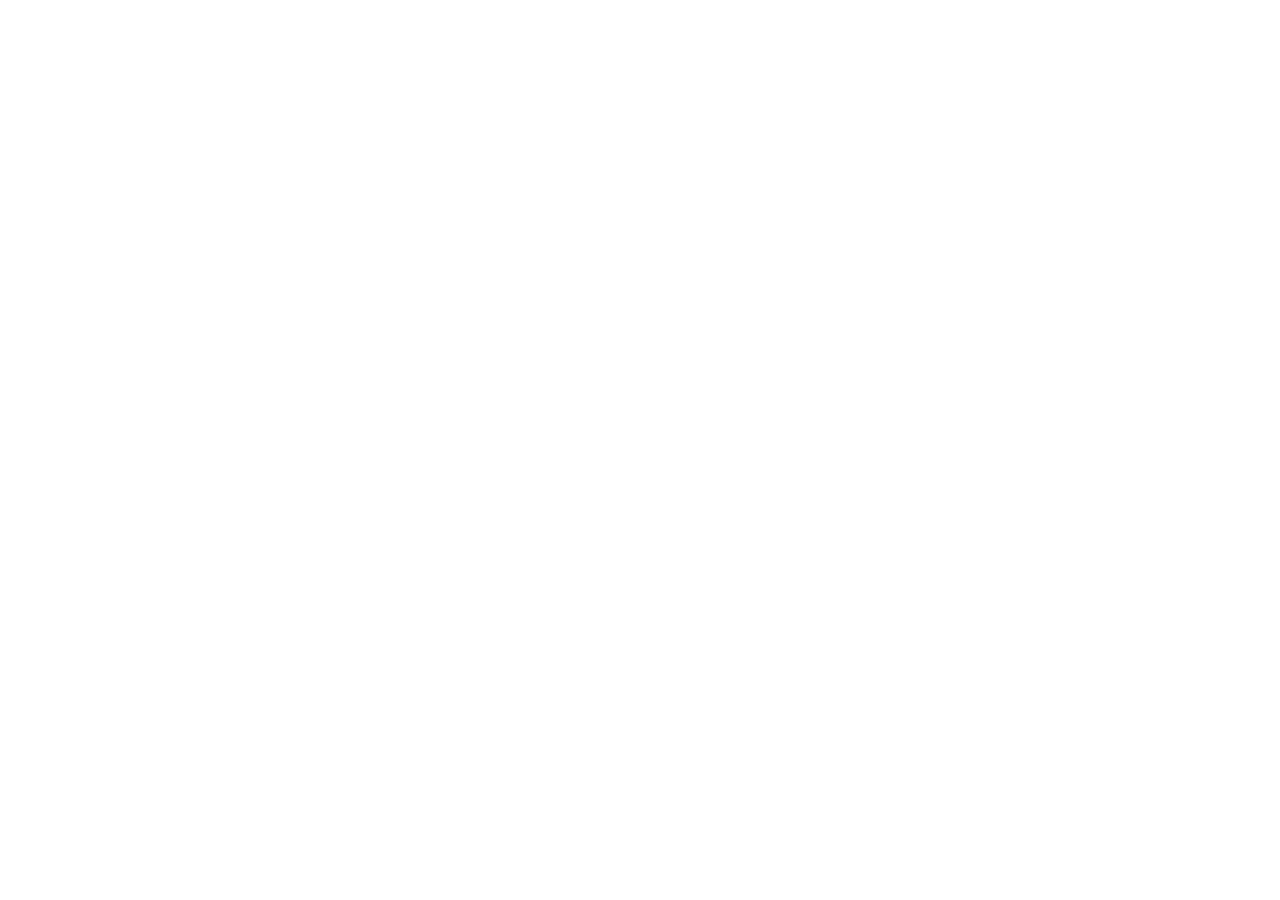
==== commit cb659535: "النسخة الموازية: التحديث الخامس، الصفحة (3 من 3)" ====
--- a/v2/index.html
+++ b/v2/index.html
@@ -7,9 +7,9 @@
 <script>try{var t=localStorage.getItem("jr2_theme");if(t!=="day"&&t!=="night")t=matchMedia("(prefers-color-scheme: dark)").matches?"night":"day";document.documentElement.dataset.theme=t}catch(e){}</script>
 <title>المنصة الرقمية لجاهزية الآليات والمراكز الميدانية</title>
 <link rel="icon" type="image/png" href="./assets/icon64-CxxKzijq.png">
-  <script type="module" crossorigin src="./assets/main-DZGSq2D_.js"></script>
-  <link rel="modulepreload" crossorigin href="./assets/logo-DAKFhSUs.js">
-  <link rel="stylesheet" crossorigin href="./assets/main-CuVlK21y.css">
+  <script type="module" crossorigin src="./assets/main-CxTF2GI5.js"></script>
+  <link rel="modulepreload" crossorigin href="./assets/logo-CaLBbQvd.js">
+  <link rel="stylesheet" crossorigin href="./assets/main-CttWaPzI.css">
 </head>
 <body>
 <div id="app"></div>
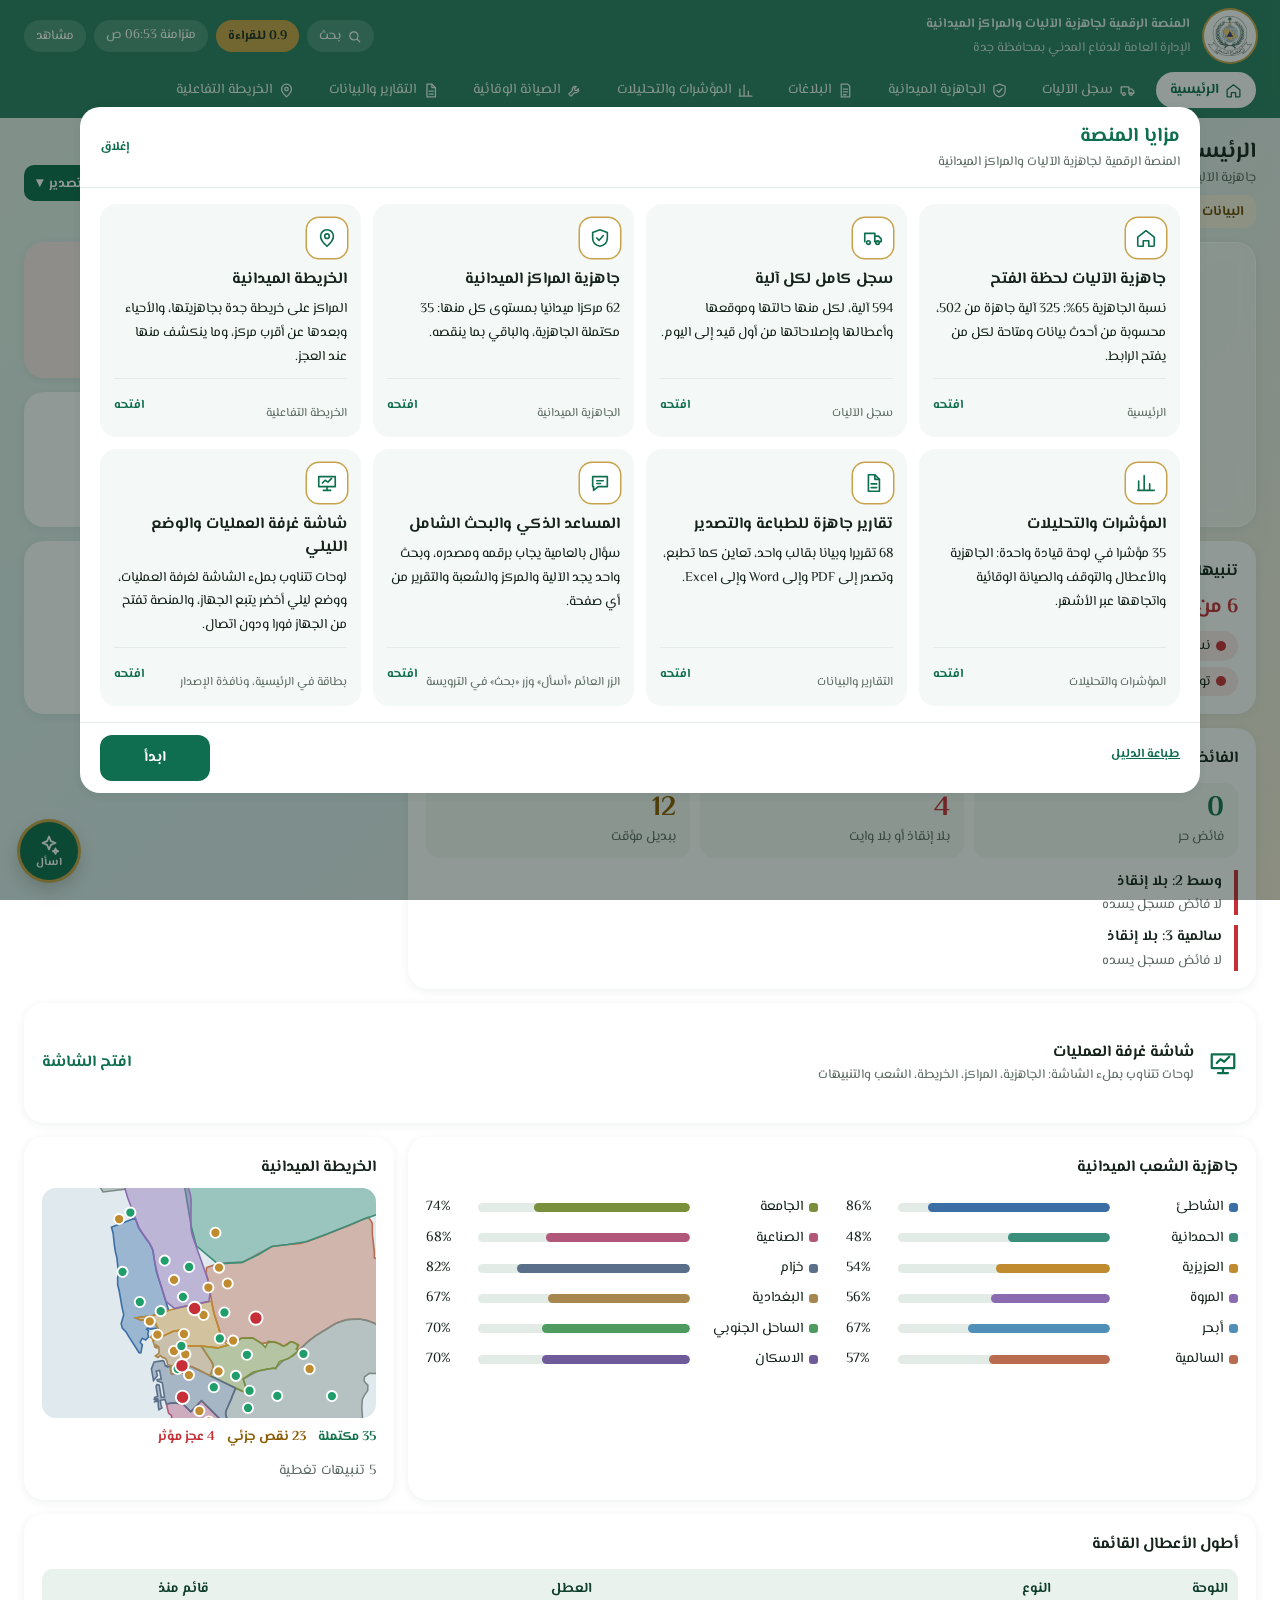
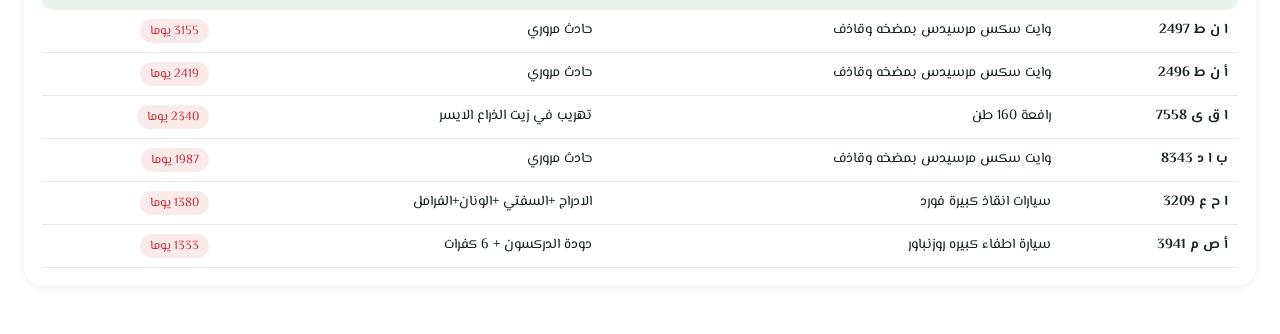
==== commit 0ada2b02: "النسخة الموازية: التحديث السادس، الصفحة (3 من 3)" ====
--- a/v2/index.html
+++ b/v2/index.html
@@ -7,9 +7,9 @@
 <script>try{var t=localStorage.getItem("jr2_theme");if(t!=="day"&&t!=="night")t=matchMedia("(prefers-color-scheme: dark)").matches?"night":"day";document.documentElement.dataset.theme=t}catch(e){}</script>
 <title>المنصة الرقمية لجاهزية الآليات والمراكز الميدانية</title>
 <link rel="icon" type="image/png" href="./assets/icon64-CxxKzijq.png">
-  <script type="module" crossorigin src="./assets/main-CxTF2GI5.js"></script>
-  <link rel="modulepreload" crossorigin href="./assets/logo-CaLBbQvd.js">
-  <link rel="stylesheet" crossorigin href="./assets/main-CttWaPzI.css">
+  <script type="module" crossorigin src="./assets/main-BY9FiRIE.js"></script>
+  <link rel="modulepreload" crossorigin href="./assets/logo-CCAy7Cic.js">
+  <link rel="stylesheet" crossorigin href="./assets/main-D1Hev8Qk.css">
 </head>
 <body>
 <div id="app"></div>
--- a/v2/assets/main-D1Hev8Qk.css
+++ b/v2/assets/main-D1Hev8Qk.css
@@ -0,0 +1 @@
+@font-face{font-family:El Messiri;font-style:normal;font-display:swap;font-weight:400;src:url(./el-messiri-arabic-400-normal-DpRZdUUn.woff2) format("woff2"),url(./el-messiri-arabic-400-normal-BsYXcHPE.woff) format("woff")}@font-face{font-family:El Messiri;font-style:normal;font-display:swap;font-weight:700;src:url(./el-messiri-arabic-700-normal-D9aO7CWn.woff2) format("woff2"),url(./el-messiri-arabic-700-normal-wfXImB6W.woff) format("woff")}@font-face{font-family:El Messiri;font-style:normal;font-display:swap;font-weight:400;src:url(./el-messiri-latin-400-normal-DnjVM4dS.woff2) format("woff2"),url(./el-messiri-latin-400-normal-DObgmxAU.woff) format("woff")}@font-face{font-family:El Messiri;font-style:normal;font-display:swap;font-weight:700;src:url(./el-messiri-latin-700-normal-2VyxPaO_.woff2) format("woff2"),url(./el-messiri-latin-700-normal-CqBzUBvy.woff) format("woff")}:root{--fh: "El Messiri", Tahoma, sans-serif;--fb: "El Messiri", Tahoma, sans-serif;--bg: linear-gradient(135deg, #e4f1ea 0%, #dcecf0 50%, #f6ead8 100%);--surf: #fff;--ink: #16241d;--mut: #5f6d66;--line: #e3ebe7;--green: #0f6e4f;--gold: #c8a24a;--ok: #1f9d6b;--bad: #c62f37;--warn: #c08a2e;--rej: #4a6d8c;--okT: #14724d;--warnT: #8a5a00;--tOk: #e6f4ec;--tBad: #fbeaea;--tWarn: #f8f0e0;--trk: #e3ebe7;--r: 20px;--sh: 0 2px 10px rgb(15 60 40 / 7%);--glass: rgb(255 255 255 / 50%);--glassBd: 1px solid rgb(255 255 255 / 80%);--hdr: rgb(15 110 79 / 86%);color-scheme:light}*,*:before,*:after{box-sizing:border-box;min-width:0}html,body{margin:0}body{font:16px/1.6 var(--fb);color:var(--ink);background:var(--bg);background-attachment:fixed;min-height:100dvh}button{font:inherit}h1,h2,h3{font-family:var(--fh);margin:0}.hdr{position:sticky;top:0;z-index:10;background:var(--hdr);backdrop-filter:blur(12px);-webkit-backdrop-filter:blur(12px);color:#fff}.hdr .row{max-width:1440px;margin:0 auto;display:flex;align-items:center;gap:14px;padding:10px 24px}.hdr .logo{width:52px;height:52px;border-radius:50%;background:#fff;display:grid;place-items:center;flex:none;box-shadow:0 0 0 2px var(--gold)}.hdr .logo img{width:44px;height:44px;object-fit:contain}.hdr .ti{white-space:nowrap;overflow:hidden;text-overflow:ellipsis}.hdr .ti b{display:block;font:700 19px/1.25 var(--fh)}.hdr .ti span{font-size:13px;opacity:.85}.hdr .chips{margin-inline-start:auto;display:flex;gap:8px}.chip{font-size:13px;padding:5px 12px;border-radius:99px;background:#ffffff29;white-space:nowrap}.nav{max-width:1440px;margin:0 auto;display:flex;gap:6px;padding:0 24px 10px;overflow-x:auto;scrollbar-width:none}.nav a{flex:none;color:#eaf5ef;text-decoration:none;font-size:14px;padding:7px 14px;border-radius:99px;transition:background .2s,color .2s;display:inline-flex;align-items:center;gap:6px}.ic{width:17px;height:17px;flex:none}.nav a:hover{background:#ffffff1f}.nav a[aria-current=page]{background:#fff;color:var(--green);font-weight:700}.page{max-width:1440px;margin:0 auto;padding:20px 24px 48px;display:grid;gap:14px}.bento{display:grid;grid-template-columns:1.25fr 1fr 1fr;grid-auto-rows:minmax(120px,auto);gap:14px}.card{background:var(--surf);border-radius:var(--r);box-shadow:var(--sh);padding:18px}.hero{grid-row:span 2;background:var(--glass);border:var(--glassBd);backdrop-filter:blur(10px);-webkit-backdrop-filter:blur(10px);display:flex;flex-direction:column;align-items:center;justify-content:center;text-align:center}.kpi b{display:block;font:700 38px/1.1 var(--fh)}.kpi span{font-size:14px;color:var(--mut)}.kpi.ok{background:var(--tOk)}.kpi.ok b{color:var(--okT)}.kpi.bad{background:var(--tBad)}.kpi.bad b{color:var(--bad)}.kpi.warn{background:var(--tWarn)}.kpi.warn b{color:var(--warnT)}.kpi.rej b{color:var(--rej)}.wide{grid-column:1 / -1}.lbl{font:700 16px var(--fh);margin-bottom:12px}.cols2{columns:2;column-gap:28px}.brow{display:grid;grid-template-columns:118px minmax(0,1fr) 42px;gap:10px;align-items:center;font-size:14px;padding:4px 0;break-inside:avoid}.brow .nm{display:flex;align-items:center;gap:6px}.brow .sw{width:9px;height:9px;border-radius:3px;flex:none}.trk{height:9px;border-radius:9px;background:var(--trk);overflow:hidden}.trk i{display:block;height:100%;border-radius:9px;transition:width .7s ease}.num{font-variant-numeric:tabular-nums;text-align:end}table{width:100%;border-collapse:collapse;font-size:14px}th{background:#eaf2ee;color:#0f3d2e;font-weight:700;text-align:start;padding:9px 10px}td{padding:9px 10px;border-bottom:1px solid var(--line)}th:first-child{border-start-start-radius:10px;border-end-start-radius:10px}th:last-child{border-start-end-radius:10px;border-end-end-radius:10px}.pill{display:inline-block;padding:2px 10px;border-radius:99px;font-size:12.5px;background:var(--tBad);color:var(--bad);white-space:nowrap}.plate{font-weight:700;white-space:nowrap}.meter{display:none}.empty{color:var(--mut);padding:40px;text-align:center}.tabbar,.short{display:none}.st-ok{background:var(--tOk);color:var(--okT)}.st-bad{background:var(--tBad);color:var(--bad)}.st-warn{background:var(--tWarn);color:var(--warnT)}.st-rej{background:#e7eef5;color:var(--rej)}.filters{display:flex;flex-wrap:wrap;gap:10px;align-items:center}.search{flex:1 1 320px;font:16px var(--fb);padding:11px 14px;border:1.5px solid var(--line);border-radius:12px;min-height:46px;background:#fff;color:var(--ink)}.search:focus,.sel:focus,.fchip:focus-visible{outline:3px solid var(--gold);outline-offset:1px}.chipsrow{display:flex;gap:6px;flex-wrap:wrap}.fchip{border:1.5px solid var(--line);background:#fff;color:var(--ink);border-radius:99px;padding:8px 14px;min-height:42px;cursor:pointer;font-size:14px}.fchip.on{background:var(--green);color:#fff;border-color:var(--green)}.sel{font:15px var(--fb);padding:10px 12px;border:1.5px solid var(--line);border-radius:12px;min-height:46px;background:#fff;color:var(--ink)}.count{margin-inline-start:auto;color:var(--mut);font-size:14px}.vlist tbody tr{cursor:pointer;transition:background .15s}.vlist tbody tr:hover{background:#f4f8f6}.vlist a{color:inherit;text-decoration:none}.more{color:var(--mut);font-size:14px}.back{color:var(--green);text-decoration:none;font-weight:700}.vhead{display:flex;align-items:center;gap:16px;background:var(--glass);border:var(--glassBd);backdrop-filter:blur(10px)}.plateBig{border:2.5px solid var(--ink);border-radius:8px;padding:6px 16px;font:700 26px var(--fh);background:#fff;white-space:nowrap}.vt b{display:block;font:700 20px var(--fh)}.vt span{color:var(--mut)}.pill.big{margin-inline-start:auto;font-size:15px;padding:5px 16px}.vb{grid-template-columns:repeat(3,1fr)}.info{grid-column:1;grid-row:span 2}.tl{grid-column:2 / -1;grid-row:span 2}.irow{display:flex;justify-content:space-between;gap:10px;padding:7px 0;border-bottom:1px solid var(--line);font-size:14px}.irow span{color:var(--mut)}.irow b{text-align:end}.ev{display:grid;grid-template-columns:14px minmax(0,1fr) auto;gap:10px;padding:10px 0;border-bottom:1px solid var(--line);align-items:start}.ev .dot{width:12px;height:12px;border-radius:50%;background:var(--ok);margin-top:5px;box-shadow:0 0 0 4px var(--tOk)}.ev.open .dot{background:var(--bad);box-shadow:0 0 0 4px var(--tBad);animation:pulse 1.8s ease-in-out infinite}@keyframes pulse{50%{box-shadow:0 0 0 8px #c62f3714}}.ev b{font-family:var(--fh)}.ev .meta{font-size:13px;color:var(--mut)}.dot{display:inline-block;width:10px;height:10px;border-radius:50%;flex:none;vertical-align:middle;margin-inline-end:6px}.dot.green{background:var(--ok)}.dot.yellow{background:var(--warn)}.dot.red{background:var(--bad)}.fchip[aria-pressed=true]{background:var(--green);color:#fff;border-color:var(--green)}.fchip .dot{box-shadow:0 0 0 2px #fff}button.card{font:inherit;text-align:start;border:0;cursor:pointer;color:inherit;transition:transform .15s}button.card:hover{transform:translateY(-2px)}button.card:focus-visible{outline:3px solid var(--gold)}.lvk[aria-pressed=true]{outline:3px solid var(--gold);outline-offset:-3px}.kpi small{display:block;font-size:12.5px;color:var(--mut);margin-top:4px}.kpi b small{display:inline;font-size:18px;margin:0}.fhero{align-items:stretch;text-align:start}.fhero .big b{font:700 64px/1 var(--fh);color:var(--green)}.fhero .big span{display:block;color:var(--mut);margin-top:6px}.seg{display:flex;gap:2px;height:14px;margin:18px 0 10px}.seg i{border-radius:4px;min-width:4px;flex-basis:0}.seg .green,.trend .green{background:var(--ok)}.seg .yellow,.trend .yellow{background:var(--warn)}.seg .red,.trend .red{background:var(--bad)}.segL{display:flex;flex-wrap:wrap;gap:6px 16px;font-size:13.5px;color:var(--mut)}.segL span{display:inline-flex;align-items:center}.segL span bdi{margin-inline-start:5px}.trRead{display:flex;flex-wrap:wrap;gap:6px 18px;font-size:14px;margin-bottom:10px;align-items:center}.trRead span{display:inline-flex;align-items:center}.trend{display:flex;gap:2px;height:140px}.trend .col{flex:1 1 0;display:flex;flex-direction:column;justify-content:flex-end;gap:1px;cursor:pointer;opacity:.72;transition:opacity .15s}.trend .col i{display:block;border-radius:2px}.trend .col.on{opacity:1}.trAx{display:flex;justify-content:space-between;font-size:12.5px;color:var(--mut);margin-top:6px}.groups{display:grid;grid-template-columns:repeat(auto-fill,minmax(min(100%,340px),1fr));gap:14px;align-items:start}.gh{display:flex;justify-content:space-between;gap:8px;align-items:baseline;margin-bottom:6px}.gh b{font:700 16px var(--fh)}.gh span{font-size:12.5px;color:var(--mut);text-align:end}.grp ul,.sup{list-style:none;margin:0;padding:0}.cen{border-top:1px solid var(--line)}.cen>button{width:100%;display:grid;grid-template-columns:auto minmax(0,1fr);gap:0 4px;align-items:center;background:none;border:0;padding:6px 2px;font:inherit;color:inherit;text-align:start;cursor:pointer;min-height:44px;border-radius:8px}.cen>button:hover{background:#f4f8f6}.cen>button:focus-visible{outline:3px solid var(--gold)}.cen .cn{font-weight:700}.cen .cm{grid-column:2;font-size:13px;color:var(--mut)}.cen.red .cm{color:var(--bad)}.cen.yellow .cm{color:#8a5d14}.cd{padding:2px 18px 12px;display:grid;gap:6px}.cg{display:flex;flex-wrap:wrap;gap:6px;align-items:center;font-size:13px}.cg span{color:var(--mut);min-width:92px}.cg em{font-style:normal;background:var(--tOk);color:#0f5a3c;padding:2px 9px;border-radius:99px}.cg em.no{background:var(--tBad);color:var(--bad)}.eqs{columns:2;column-gap:28px}.brow.eq{grid-template-columns:190px minmax(0,1fr) 70px}.sup{display:grid;grid-template-columns:repeat(auto-fill,minmax(min(100%,210px),1fr));gap:0 20px;margin-bottom:12px}.sup li{display:flex;align-items:center;gap:4px;padding:8px 0;border-bottom:1px solid var(--line);font-size:14px}.sup li b{margin-inline-start:auto;font-variant-numeric:tabular-nums}.sup li.red b{color:var(--bad)}.mut{color:var(--mut);font-size:14px;margin:4px 0 0}.bad{color:var(--bad);font-weight:700}.imp{display:grid;grid-template-columns:minmax(0,1fr) minmax(0,1.2fr);gap:16px;align-items:center}.drop{position:relative;display:grid;gap:4px;place-items:center;text-align:center;padding:22px;border:2px dashed #b9d3c6;border-radius:16px;background:#f4faf7;cursor:pointer;min-height:96px;transition:background .2s,border-color .2s}.drop:hover{background:#eaf5ef;border-color:var(--green)}.drop.busy{animation:pulse2 1.2s ease-in-out infinite}@keyframes pulse2{50%{background:#e2f1e9}}.drop input{position:absolute;inset:0;opacity:0;cursor:pointer}.drop b{font:700 16px var(--fh)}.drop span{color:var(--mut);font-size:13px}.impk{grid-template-columns:repeat(4,minmax(0,1fr));grid-auto-rows:auto}.heldc{background:var(--tBad)}.ack{display:flex;gap:8px;align-items:center;margin-top:10px;font-weight:700;min-height:44px}.ack input{width:20px;height:20px;accent-color:var(--green)}.clist{list-style:none;margin:0;padding:0}.clist li{display:flex;gap:8px;align-items:center;justify-content:space-between;padding:6px 0;border-bottom:1px solid var(--line);font-size:14px}.clist .lv{display:inline-flex;align-items:center;gap:2px}.clist .ar{margin:0 4px;color:var(--mut)}.clist small{color:var(--mut)}.clist.two li span:last-child{color:var(--mut);text-align:end}.chg{list-style:none;margin:0;padding:0;columns:2;column-gap:28px}.chg>li{break-inside:avoid;padding:8px 0;border-bottom:1px solid var(--line)}.chg ul{margin:4px 0 0;padding-inline-start:18px;font-size:13.5px;color:#33443c}.chg a{color:var(--ink);text-decoration:none}.savebar{display:flex;gap:14px;align-items:center;flex-wrap:wrap}.btn{font:700 15px var(--fb);border:0;border-radius:12px;padding:10px 20px;min-height:46px;background:var(--green);color:#fff;cursor:pointer}.btn:disabled{background:#b8c4be;cursor:not-allowed}.imlink{text-decoration:none}.alc{grid-column:1 / -1;text-decoration:none;color:inherit;display:grid;gap:8px;transition:transform .15s}.alc:hover{transform:translateY(-2px)}.alc:focus-visible{outline:3px solid var(--gold)}.alc .lbl{margin:0}.alc .n{font:700 20px var(--fh)}.okc{color:var(--okT)}.alchips{display:flex;flex-wrap:wrap;gap:6px}.alchip{display:inline-flex;align-items:center;background:var(--tBad);border-radius:99px;padding:4px 12px;font-size:13.5px}.alchip em{font-style:normal;font-weight:700;margin-inline-start:6px;color:var(--bad)}.algrid{list-style:none;margin:0;padding:0;columns:3 340px;column-gap:14px}.algrid>li{break-inside:avoid;margin-bottom:14px}.alr{border-inline-start:5px solid var(--line)}.alr.bad{border-inline-start-color:var(--bad)}.alr.ok{border-inline-start-color:var(--ok)}.alh{display:flex;justify-content:space-between;gap:8px;align-items:baseline;flex-wrap:wrap}.alh b{font:700 16px var(--fh)}.pill.ok{background:var(--tOk);color:#0f5a3c}.pill.na{background:#eef2f0;color:var(--mut)}.alv{display:flex;gap:12px;align-items:baseline;flex-wrap:wrap;margin-top:8px}.alv strong{font:700 34px/1.1 var(--fh)}.alr.bad .alv strong{color:var(--bad)}.alr.ok .alv strong{color:var(--green)}.alv span{color:var(--mut);font-size:14px}.aldet{list-style:none;margin:8px 0 0;padding:0;font-size:13.5px}.aldet li{padding:5px 0;border-top:1px solid var(--line)}.lnk{background:none;border:0;color:var(--green);font-weight:700;cursor:pointer;padding:4px 0;min-height:36px}.alhead{display:flex;gap:12px;align-items:flex-start;justify-content:space-between;flex-wrap:wrap}.alhead h2{font-size:22px}.alhead .pmenu{margin-inline-start:auto}.settab{width:100%;border-collapse:collapse;font-size:14px}.settab th,.settab td{text-align:start;padding:8px 6px;border-bottom:1px solid var(--line)}.settab th{color:var(--mut);font-weight:700}button.chip{font:inherit;font-size:13px;color:inherit;border:0;cursor:pointer;min-height:32px}button.chip.ver{background:var(--gold);color:#1b2a22;font-weight:700}button.chip:hover{background:#ffffff42}button.chip:focus-visible{outline:2px solid var(--gold)}.ovl{position:fixed;inset:0;z-index:100;background:#0a1e1673;display:grid;place-items:start center;padding:12vh 16px;animation:fadeIn .18s ease-out}@keyframes fadeIn{0%{opacity:0}}.dlg{width:min(420px,100%);display:grid;gap:12px;animation:rise .22s ease-out}@keyframes rise{0%{transform:translateY(10px);opacity:0}}.gate{max-width:460px;margin:8vh auto 0;display:grid;gap:8px;justify-items:start}.gate b{font:700 18px var(--fh)}.lgf{display:grid;gap:12px}.lgf label{display:grid;gap:6px;font-weight:700}.lgf input{font:16px var(--fb);padding:10px 12px;border:1px solid #c9d8d0;border-radius:12px;min-height:46px}.lgf input:focus{outline:2px solid var(--green);border-color:var(--green)}.msec{display:none;grid-column:1 / -1}.msg{display:grid;grid-template-columns:1fr 1fr;gap:8px}.msg a{display:flex;align-items:center;gap:8px;min-height:48px;padding:8px 12px;border-radius:12px;background:#f3f8f5;color:var(--ink);text-decoration:none;font-weight:700}.msg a:active{background:var(--tOk)}.fhero .big.late b{color:var(--bad)}.mnote{margin:10px 0 0;font-size:13px}.mcfg{display:grid;grid-template-columns:repeat(4,1fr);gap:10px;margin:6px 0 8px}.mcf{background:#f3f8f5;border-radius:14px;padding:10px 12px;display:grid;gap:2px}.mcf b{font:700 26px/1.1 var(--fh);color:var(--green)}.mcf span{font-size:13.5px;color:var(--mut)}.mtasks{display:grid;grid-template-columns:repeat(auto-fit,minmax(min(100%,230px),1fr));gap:12px}.mtask{text-align:start;display:grid;gap:8px;cursor:pointer;border:1.5px solid transparent;font:inherit;color:inherit;transition:transform .15s}.mtask:hover{transform:translateY(-2px)}.mtask[aria-pressed=true]{border-color:var(--green);box-shadow:0 0 0 3px #0f6e4f2e}.mtask b{font:700 16px var(--fh)}.mtask.late{background:linear-gradient(180deg,#fff,var(--tBad))}.mtb{display:flex;flex-wrap:wrap;gap:6px}.mtb em,.mst{font-style:normal;border-radius:99px;padding:2px 10px;font-size:13px;white-space:nowrap}.mtb .red,.mst.red{background:var(--tBad);color:var(--bad)}.mtb .yellow,.mst.yellow{background:var(--tWarn);color:#8a5d14}.mtb .green,.mst.green{background:var(--tOk);color:#0f5a3c}.mtbl{overflow-x:auto}.mtbl table{width:100%;border-collapse:collapse;font-size:14px;min-width:640px}.mtbl th,.mtbl td{text-align:start;padding:8px 6px;border-bottom:1px solid var(--line)}.mtbl th{color:var(--mut);font-weight:700;position:sticky;top:0;background:#fff}.mtbl .plate{font-weight:700;color:var(--green);text-decoration:none;white-space:nowrap}@media(max-width:820px){:root{--bg: #fff;--r: 2px;--sh: none;--hdr: #0f6e4f}.hdr .row{padding:10px 14px}.hdr .logo{width:42px;height:42px}.hdr .logo img{width:36px;height:36px}.hdr .ti b{font-size:16px}.hdr .ti span{font-size:12px}.hdr .chips .chip:not(.role):not(.ver):not(.srch){display:none}.long{display:none}.short{display:inline}.stack thead{display:none}.stack tr{display:grid;grid-template-columns:minmax(0,1fr) auto;gap:2px 10px;padding:10px 0;border-bottom:1px solid var(--line)}.stack td{border:0;padding:0}.stack .plate{grid-column:1}.stack .dy{grid-column:2;grid-row:1 / span 2;align-self:center}.stack .tp{grid-column:1;font-size:13px;color:var(--mut)}.stack .ds{grid-column:1 / -1;font-size:13.5px}.vlist .un,.vlist .lc{grid-column:1;font-size:13px;color:var(--mut)}.vlist .od{grid-column:2;text-align:end;font-size:13px}.count{width:100%;margin:0}.vhead{flex-wrap:wrap;background:#fff;backdrop-filter:none}.plateBig{font-size:22px}.pill.big{margin-inline-start:0}.vb{grid-template-columns:1fr 1fr}.info,.tl{grid-column:1 / -1;grid-row:auto}.vb .kpi.ok{grid-column:1 / -1}.nav{display:none}.page{padding:12px 12px 92px;gap:10px}.bento{grid-template-columns:1fr 1fr;grid-auto-rows:auto}.card{border:1px solid #111a16;padding:12px}.hero{grid-column:span 2;grid-row:auto;background:#fff;backdrop-filter:none;border:1px solid #111a16;align-items:stretch;text-align:start}.gauge{display:none}.meter{display:block}.kpi{background:#fff!important}.kpi b{font-size:30px}.wide,.wide2,.mmini{grid-column:1 / -1}.msec{display:block;border:1px solid #111a16}button.card,.alc{border:1px solid #111a16}.mcfg{grid-template-columns:1fr 1fr}.mtbl table{min-width:0}.mtbl th:nth-child(3),.mtbl td:nth-child(3),.mtbl th:nth-child(4),.mtbl td:nth-child(4){display:none}.alv strong{font-size:28px}.fhero .big b{font-size:48px}.trend{height:110px;gap:1px}.cg span{min-width:100%}.cols2,.eqs,.chg{columns:1}.imp{grid-template-columns:1fr}.impk{grid-template-columns:1fr 1fr}.brow.eq{grid-template-columns:130px minmax(0,1fr) 62px}th{background:#0f6e4f;color:#fff;border-radius:0!important}.settab th,.atw th,.pl th{color:#fff}.tabbar{display:flex;position:fixed;inset:auto 0 0;background:#fff;border-top:1px solid #111a16;justify-content:space-around;padding:8px 4px calc(8px + env(safe-area-inset-bottom));z-index:10}.tabbar a{color:var(--mut);text-decoration:none;font-size:12px;text-align:center;padding:2px 6px;display:grid;justify-items:center;gap:2px;flex:1;line-height:1.3}.tabbar .ic{width:22px;height:22px}.tabbar a[aria-current=page]{color:var(--green);font-weight:700}}.an .anhero{grid-row:span 2;display:flex;flex-direction:column;justify-content:center}.an .anhero .big b{font:700 56px/1 var(--fh);color:var(--green);display:block}.an .anhero .big span{color:var(--mut);font-size:14px}.an .trk.lg{height:12px;margin:14px 0 8px}.an .bento{grid-template-columns:1.6fr repeat(3,1fr)}.antabs{display:flex;gap:4px;background:#ffffffb3;border:1px solid var(--line);border-radius:14px;padding:4px;position:sticky;top:108px;z-index:5}.antabs button{flex:1;border:0;background:transparent;padding:10px 8px;border-radius:10px;color:var(--ink);cursor:pointer;font-size:15px;min-height:44px}.antabs button[aria-selected=true]{background:var(--green);color:#fff;font-weight:700}.antabs button:focus-visible{outline:3px solid var(--gold)}.angrid{display:grid;grid-template-columns:1fr 1fr;gap:14px;align-items:start}.angrid.three{grid-template-columns:repeat(3,1fr)}.ancol{display:grid;gap:14px}.lbl small{font:400 13px var(--fb);margin-inline-start:6px}.lbl.sub{margin-top:14px;font-size:14.5px}.lbl.anh{display:flex;flex-wrap:wrap;align-items:center;gap:8px 12px}.lbl.anh .chipsrow{margin-inline-start:auto;align-items:center;font:400 13px var(--fb);color:var(--mut)}.fchip.sm{min-height:34px;padding:4px 12px;font-size:13px}.sw{display:inline-block;width:10px;height:10px;border-radius:3px;flex:none;vertical-align:middle}.anent{display:grid;gap:2px}.ane{display:grid;grid-template-columns:112px minmax(0,1fr) 46px 58px;gap:10px;align-items:center;font-size:14px;padding:3px 0}.ane .nm,.anb .nm{display:flex;align-items:center;gap:6px;white-space:nowrap;overflow:hidden;text-overflow:ellipsis}.ane .trk{position:relative;overflow:visible}.ane .trk em{position:absolute;top:-4px;bottom:-4px;width:2px;background:var(--gold);border-radius:2px}.dl{font-size:12.5px;color:var(--mut);white-space:nowrap}.dl.up,b.up{color:var(--okT)}.dl.dn,b.dn{color:var(--bad)}.anleg{display:grid;gap:6px;margin-top:6px}.anleg div{display:grid;grid-template-columns:12px 1fr 48px 46px;gap:8px;align-items:center;font-size:14px}.anfoot{display:flex;flex-wrap:wrap;gap:6px 22px;font-size:14px;margin-top:6px}.anbars{display:grid;gap:3px}.anb{display:grid;grid-template-columns:minmax(90px,38%) minmax(0,1fr) auto;gap:10px;align-items:center;font-size:14px;padding:3px 0}.anb a{color:inherit}.anb b{font-weight:700;white-space:nowrap}.anmini{display:flex;flex-wrap:wrap;gap:10px;margin-bottom:12px}.anmini>div{flex:1 1 130px;background:#f4f8f6;border-radius:12px;padding:10px 12px}.anmini b{display:block;font:700 24px/1.2 var(--fh)}.anmini span{font-size:13px;color:var(--mut)}.anmini small{display:block;font-size:12px;color:var(--mut)}.anmini .bad b{color:var(--bad)}.anmini .warn b{color:var(--warnT)}.anmini .ok b{color:var(--okT)}.anrows{list-style:none;margin:0;padding:0;display:grid;gap:2px}.anrows li{display:grid;grid-template-columns:auto minmax(0,1fr) auto;gap:10px;align-items:baseline;font-size:14px;padding:6px 0;border-bottom:1px solid var(--line)}.anrows li span{color:var(--mut);overflow:hidden;text-overflow:ellipsis}.anrows a.plate,.mtbl a.plate{color:var(--green);text-decoration:none}.cnt{font:700 20px var(--fh);margin-inline-start:8px}.cnt.bad{color:var(--bad)}.cnt.warn{color:var(--warnT)}.ancmp>div:not(.lbl){display:grid;grid-template-columns:1fr auto auto auto;gap:10px;align-items:baseline;padding:6px 0;border-bottom:1px solid var(--line);font-size:14px}.ancmp b{font:700 22px var(--fh)}.ancmp i{font-style:normal;color:var(--mut);font-size:13px}.ancmp .big{grid-template-columns:1fr auto;border:0}.ancmp .big b{font-size:20px}.anul{margin:8px 0 0;padding-inline-start:18px;font-size:14px}.anmx td.c0{color:var(--bad);background:var(--tBad)}.anmx td.c1{color:var(--warnT)}.anmx td.c2{color:var(--okT)}.anheat{min-width:760px}.anheat td{text-align:center;padding:6px 4px}.anheat th{text-align:center;font-size:12.5px;padding:8px 4px}.anheat .h1{background:#fcefd9}.anheat .h2{background:#f6d39b}.anheat .h3{background:#eba862}.anheat .h4{background:#d6762b;color:#fff}.mtbl tfoot td{font-weight:700;border-top:2px solid var(--line)}.mtbl tr.bad td{background:#fdf4f4}.mtbl td.bad{color:var(--bad);font-weight:700}.ansc tbody tr{cursor:pointer}.ansc tbody tr.on td{background:#eaf2ee}.ansc th{font-size:12.5px;white-space:normal}.anchart{width:100%;height:auto;display:block;font-family:var(--fb)}.anchart .ln{fill:none;stroke:var(--green);stroke-width:2.4;stroke-linejoin:round;stroke-linecap:round}.anchart .avg{fill:none;stroke:var(--gold);stroke-width:2;stroke-dasharray:6 5}.anchart .area{fill:#0f6e4f14}.anchart .dt{fill:#fff;stroke:var(--green);stroke-width:2.4}.anchart .v{font-size:13px;fill:var(--ink);font-weight:700}.anchart .x,.anchart .y{font-size:12.5px;fill:var(--mut)}.anchart .ax{stroke:#c9d6cf}.anchart .grid{stroke:var(--line)}.anchart .cur{fill:#c8a24a1f}.anchart .curl{font-size:12px;fill:#8a6a1e}.anchart .tg{stroke:var(--gold);stroke-width:2;stroke-dasharray:7 6}.anchart .tgl{font-size:13px;fill:#8a6a1e;font-weight:700}.anchart .imp{fill:var(--gold)}.anchart .est{fill:#5f6d6612}@media(max-width:820px){.an .bento{grid-template-columns:1fr 1fr}.an .anhero{grid-column:span 2;grid-row:auto}.an .anhero .big b{font-size:44px}.antabs{top:0;border-radius:0;border:1px solid #111a16;background:#fff}.antabs button{font-size:13px;padding:8px 2px;border-radius:0;white-space:nowrap}.angrid,.angrid.three{grid-template-columns:1fr}.ane{grid-template-columns:108px minmax(0,1fr) 40px 46px;gap:6px;font-size:12.5px}.anmini>div{flex-basis:40%;border-radius:0;border:1px solid var(--line)}.anchart .v,.anchart .x,.anchart .y{font-size:18px}.lbl.anh .chipsrow{margin-inline-start:0}}.mtbl tr.bad td{color:inherit}.mtbl tr.bad td:first-child{box-shadow:inset -3px 0 0 var(--bad)}.anrows li .lnk{margin-inline-start:10px;font-size:13px}.anboard{display:grid;grid-template-columns:repeat(4,minmax(0,1fr));gap:14px;grid-auto-flow:dense}.antile{text-align:start;font:inherit;color:inherit;border:0;cursor:pointer;display:flex;flex-direction:column;gap:8px;transition:transform .2s,box-shadow .2s;position:relative}.antile:hover{transform:translateY(-2px);box-shadow:0 8px 22px #0f3c281f}.antile:focus-visible{outline:3px solid var(--gold);outline-offset:2px}.antile .lbl{margin:0}.antile .more{margin-top:auto;align-self:flex-end;font-size:13px;color:var(--green);font-weight:700}.antile .more:after{content:" ←"}.antile .sm{font-size:12.5px}.antile .big b{display:block;font:700 32px/1.15 var(--fh);color:var(--green)}.antile .big span{font-size:13px;color:var(--mut)}.antile .two{display:grid;grid-template-columns:1fr 1fr;gap:8px}.antile .two .big b{font-size:22px}.t-gauge{grid-row:span 2;align-items:center;text-align:center;background:var(--glass);border:var(--glassBd);backdrop-filter:blur(10px);-webkit-backdrop-filter:blur(10px)}.t-gauge .lbl{align-self:flex-start}.t-donut{grid-column:span 2;grid-row:span 2}.t-monthly,.t-trend,.t-ents{grid-column:span 2}.anent.two{display:grid;grid-template-columns:1fr 1fr;gap:2px 16px}.ane.sm{grid-template-columns:84px minmax(0,1fr) 38px;font-size:12.5px;gap:6px;padding:2px 0}.antile .anmini{margin:0}.antile .anmini>div{flex-basis:100%;padding:6px 10px}.antile .anmini b{font-size:22px;display:inline;margin-inline-end:8px}.atl{list-style:none;margin:0;padding:0;font-size:13.5px}.atl li{display:flex;justify-content:space-between;border-bottom:1px solid var(--line);padding:3px 0}.anchart .ref{stroke:var(--gold);stroke-width:1.4;stroke-dasharray:5 5}.anchart .refl{font-size:12px;fill:#8a6a1e;font-weight:700}.anchart.spark{height:64px}.anchart.donut{max-width:620px;margin:0 auto}.anchart .lead{fill:none;stroke:#c9d6cf;stroke-width:1.2}.anchart .cbox{fill:#fff;stroke:var(--line)}.anchart .cv{font:700 15px var(--fh);fill:var(--ink)}.anchart .ck{font-size:12.5px;fill:var(--mut)}.anchart .dc{font:700 30px var(--fh);fill:var(--ink)}.anchart .dl2{font-size:13px;fill:var(--mut)}.andrawer{position:fixed;inset:0;z-index:60}.anback{position:absolute;inset:0;background:#0e1e1661;animation:anfade .2s ease}.anpanel{position:absolute;inset-block:0;inset-inline-end:0;width:min(1120px,94vw);overflow-y:auto;background:#eef4f1;padding:0 20px 40px;display:grid;gap:14px;align-content:start;animation:anslide .28s cubic-bezier(.2,.8,.2,1);box-shadow:0 0 40px #00000040}.anph{position:sticky;top:0;z-index:2;display:flex;flex-wrap:wrap;gap:8px 12px;align-items:center;background:#eef4f1;padding:14px 0 10px;border-bottom:1px solid var(--line)}.anph b{font:700 19px var(--fh)}.anph .chipsrow{flex:1}.anclose{font:700 14px var(--fb);border:1.5px solid var(--green);color:var(--green);background:#fff;border-radius:12px;padding:8px 16px;min-height:42px;cursor:pointer}.anpanel [id^=d-]{scroll-margin-top:80px}@keyframes anslide{0%{transform:translate(-40px);opacity:0}to{transform:none;opacity:1}}@keyframes anfade{0%{opacity:0}to{opacity:1}}@media(max-width:820px){.anboard{grid-template-columns:1fr 1fr;gap:10px}.t-gauge,.t-donut,.t-monthly,.t-trend,.t-ents,.t-follow,.t-field{grid-column:span 2;grid-row:auto}.t-gauge{background:#fff;backdrop-filter:none;border:1px solid #111a16}.anent.two{grid-template-columns:1fr}.anpanel{width:100vw;padding:0 10px 90px;border-radius:0}.anchart .cv{font-size:19px}.anchart .ck{font-size:16px}.anchart .refl{font-size:17px}}.m-only,.t-gauge .meter{display:none}@media(max-width:820px){.dk-only{display:none}.m-only{display:block}.t-gauge{align-items:stretch;text-align:start}.t-gauge .meter{display:block}.donutm{display:grid;grid-template-columns:120px 1fr;gap:12px;align-items:center}.donutm .anleg div{grid-template-columns:10px 1fr 34px 36px;font-size:12.5px;gap:6px}.anchart .x.odd{display:none}.ane.sm{grid-template-columns:108px minmax(0,1fr) 40px}}.mappage{grid-template-columns:minmax(0,1fr) 390px;height:calc(100dvh - 148px);min-height:560px;padding-bottom:20px;align-items:stretch}.mapmain{padding:0;overflow:hidden;display:flex;flex-direction:column;position:relative}.mapbar{display:flex;flex-wrap:wrap;gap:8px 10px;align-items:center;padding:10px 12px;border-bottom:1px solid var(--line);background:#fff;position:relative;z-index:3}.seg3{display:inline-flex;background:#eef3f0;border-radius:12px;padding:3px;gap:2px}.seg3 button{border:0;background:none;border-radius:9px;padding:6px 14px;min-height:36px;cursor:pointer;font-size:14px;color:var(--ink)}.seg3 button[aria-pressed=true]{background:var(--green);color:#fff;font-weight:700}.msrch{position:relative;flex:1 1 220px}.msrch input{width:100%;font:14px var(--fb);padding:8px 12px;border:1.5px solid var(--line);border-radius:10px;min-height:38px}.msrch ul{position:absolute;inset-inline:0;top:calc(100% + 4px);background:#fff;list-style:none;margin:0;padding:4px;border-radius:12px;box-shadow:0 8px 24px #00000024;z-index:6}.msrch li button{width:100%;text-align:start;border:0;background:none;padding:8px 10px;border-radius:8px;cursor:pointer;font-size:14px;display:flex;gap:8px}.msrch li button:hover{background:#f1f6f3}.msrch em{font-style:normal;color:var(--mut);font-size:12.5px;min-width:34px}.mapw{position:relative;flex:1;touch-action:none;overflow:hidden;background:#dfe9ee;cursor:grab;user-select:none;-webkit-user-select:none}.mapw:active{cursor:grabbing}.mapsvg{display:block;width:100%;height:100%}.mapsvg .sea{fill:#dfe9ee}.mapsvg .sec{transition:fill .35s,fill-opacity .35s}.mapsvg .hd{stroke:#fff;stroke-opacity:.9;cursor:pointer;transition:fill .35s,fill-opacity .35s}.mapsvg .hd:hover{stroke:var(--green);stroke-opacity:1}.mapsvg .hd.on{stroke:var(--green)}.mapsvg .rd{fill:none;stroke:#fff;stroke-opacity:.75;stroke-linecap:round;pointer-events:none}.mapsvg .rd.t0{stroke-opacity:.5}.mapsvg .slab,.mapsvg .clab{direction:rtl;font-family:var(--fh);font-weight:700;text-anchor:middle;paint-order:stroke;stroke:#fff;stroke-linejoin:round;fill:#16241d;pointer-events:none}.mapsvg .clab{text-anchor:start;fill:#24342c}.mapsvg .clab.bad{fill:#8f1d24}.mapsvg .pin{cursor:pointer}.mapsvg .pz{fill:none;stroke:var(--bad);animation:mpz 1.8s ease-out infinite;transform-box:fill-box;transform-origin:center}@keyframes mpz{0%{transform:scale(1);opacity:.8}to{transform:scale(2.8);opacity:0}}.mapsvg .gap{fill:#c62f370f;stroke:var(--bad)}.mapsvg .asg{fill:none;stroke:var(--gold)}.mapsvg .asg.late{stroke:var(--bad)}.mapsvg .wiarc{fill:none;stroke:#1f5f73;stroke-opacity:.85;animation:mdash 1.2s linear infinite;stroke-dasharray:2 2}@keyframes mdash{to{stroke-dashoffset:-8}}.mapctl{position:absolute;inset-inline-end:12px;top:12px;display:grid;gap:6px;z-index:2}.mapctl button{width:40px;height:40px;border-radius:12px;border:1px solid rgb(255 255 255 / 80%);background:#ffffffdb;backdrop-filter:blur(8px);box-shadow:0 2px 8px #0f3c2824;cursor:pointer;font-size:18px;color:var(--ink)}.mapctl button[aria-pressed=false]{opacity:.55}.maplg{position:absolute;inset-inline-start:12px;bottom:12px;display:flex;flex-wrap:wrap;gap:6px 12px;max-width:calc(100% - 80px);background:#ffffffdb;backdrop-filter:blur(8px);border-radius:12px;padding:7px 12px;font-size:13px;z-index:2;box-shadow:0 2px 8px #0f3c281f}.maplg span{display:inline-flex;align-items:center;gap:5px}.maplg .dot{margin:0;box-shadow:0 0 0 2px #fff}.mapside{overflow-y:auto;display:grid;gap:12px;align-content:start;padding-inline-end:2px}.mcard{background:#fff;border-radius:var(--r);box-shadow:var(--sh);padding:14px 16px;display:grid;gap:8px}.mcard p{margin:0;font-size:14px}.mcard .lbl{font:700 15px var(--fh);display:flex;gap:8px;align-items:baseline;flex-wrap:wrap}.mcard.al{border-inline-start:4px solid var(--bad)}.mk3{display:grid;grid-template-columns:repeat(3,1fr);gap:8px}.mk{background:#fff;border-radius:14px;box-shadow:var(--sh);padding:10px 12px;display:grid}.mcard .mk{box-shadow:none;background:#f4f8f6}.mk b{font:700 26px/1.1 var(--fh)}.mk span{font-size:12.5px;color:var(--mut)}.mk.green b{color:var(--okT)}.mk.yellow b{color:var(--warnT)}.mk.red b{color:var(--bad)}.mrl{list-style:none;margin:0;padding:0;display:grid;gap:6px}.mrl li{display:grid;gap:1px;background:#f7f9f8;border-radius:10px;padding:6px 10px;font-size:14px}.mrl .lnk{justify-self:start;min-height:28px;padding:0;color:var(--bad)}.mex{list-style:none;margin:0;padding:0}.mex li{display:flex;justify-content:space-between;gap:10px;border-bottom:1px solid var(--line);padding:5px 0;font-size:14px}.mex li span{display:inline-flex;gap:6px;align-items:center}.mtool{display:flex;justify-content:space-between;align-items:center;background:#fff;border-radius:14px;padding:6px 14px;box-shadow:var(--sh)}.mtool b{font:700 16px var(--fh);color:var(--green)}.ccard .cch{display:flex;gap:8px;align-items:center;flex-wrap:wrap}.ccard .cch b{font:700 17px var(--fh)}.ccard .back{border:1px solid var(--line);background:#fff;border-radius:10px;width:36px;height:36px;cursor:pointer;font-size:16px}.pill.warn{background:var(--tWarn);color:#8a5f14}.ct{width:100%;border-collapse:collapse;font-size:13.5px}.ct th,.ct td{text-align:start;padding:5px 4px;border-bottom:1px solid var(--line)}.ct th{color:var(--mut);font-weight:400;background:none}.ct .lnk{min-height:26px;padding:0;text-align:start;font-weight:700}.ct tr.late td{background:#fdf4f4}.ct tr.hi td{background:#fdf1f1}.ct tr.md td{background:#fdf8ee}.ct input,.ct select{font:13px var(--fb);border:1px solid var(--line);border-radius:8px;padding:3px 4px;max-width:110px}.ct input{width:64px}.mtw{overflow-x:auto}.sug{background:#f8f1df;border-radius:12px;padding:8px 10px;display:grid;gap:6px;font-size:14px}.sgr{display:flex;gap:8px;align-items:center;justify-content:space-between;flex-wrap:wrap}.asgf{display:flex;flex-wrap:wrap;gap:8px;align-items:center;background:#fff;border-radius:10px;padding:8px}.asgf input{width:64px;font:14px var(--fb);border:1px solid var(--line);border-radius:8px;padding:4px}.btn.sm{min-height:36px;padding:6px 12px;font-size:13.5px;border-radius:10px;text-decoration:none;display:inline-flex;align-items:center}.btn.ghost{background:#fff;color:var(--green);border:1.5px solid var(--green)}.hds{display:flex;flex-wrap:wrap;gap:4px}.hds span{background:#f1f5f3;border-radius:8px;padding:1px 8px;font-size:13px}.hds span.on{background:var(--green);color:#fff}.hsel{background:#eef6f1;border-radius:10px;padding:6px 10px}.cbt{display:flex;flex-wrap:wrap;gap:6px}.mut.sm{font-size:12.5px}.msel{display:flex;gap:8px;align-items:center;font-size:14px}.msel select,.msel2{font:14px var(--fb);border:1.5px solid var(--line);border-radius:10px;padding:5px 8px;flex:1}.msel2{flex:none;font-size:13px}.mtl{display:flex;gap:10px;align-items:center}.mtl input{flex:1;accent-color:var(--green)}.mtl b{font-size:14px;white-space:nowrap}.wts{display:flex;flex-wrap:wrap;gap:6px}.wts span{display:inline-flex;gap:6px;align-items:center;background:#f4f8f6;border-radius:10px;padding:4px 10px;font-size:13.5px}.wts button{width:26px;height:26px;border-radius:8px;border:1px solid var(--line);background:#fff;cursor:pointer}.mapside .grab{display:none}.wide2{grid-column:span 2}.mmini{text-decoration:none;color:inherit;display:grid;gap:8px;align-content:start;min-height:300px;transition:transform .15s}.mmini:hover{transform:translateY(-2px)}.mmini:focus-visible{outline:3px solid var(--gold)}.mmini .lbl{margin:0}.mmini svg{width:100%;height:230px;border-radius:14px;display:block}.mmk{display:flex;flex-wrap:wrap;gap:4px 12px;font-size:13.5px;font-weight:700}.mmk .ok{color:var(--okT)}.mmk .warn{color:var(--warnT)}.mmk .bad{color:var(--bad)}.mpw{display:grid;gap:12px}.mappage.touring{position:fixed;inset:0;z-index:70;max-width:none;height:100dvh;padding:0;grid-template-columns:1fr;background:#0d2a22}.mappage.touring .mapside,.mappage.touring .mapbar{display:none}.mappage.touring .mapmain{border-radius:0}.mappage .mapui{transition:opacity .5s}.mappage.idle .mapui{opacity:0;pointer-events:none}.mappage.idle .mapw{cursor:none}.tourc{position:absolute;inset-inline-start:24px;top:24px;background:#ffffffe0;backdrop-filter:blur(10px);border-radius:18px;padding:16px 20px;display:grid;gap:10px;min-width:320px;box-shadow:0 8px 30px #0000002e;z-index:3}.tourc>b{font:700 24px var(--fh);color:var(--green)}.tourx{position:absolute;inset-inline-end:64px;top:12px;z-index:3}@media(max-width:820px){.mappage{display:block;position:relative;height:calc(100dvh - 128px - env(safe-area-inset-bottom));min-height:0;padding:0}.mapmain{height:100%;border:0!important}.mapbar{position:absolute;inset-inline:8px;top:8px;border:0;border-radius:14px;box-shadow:0 2px 10px #00000024;padding:6px 8px;gap:6px;background:#fffffff0}.mapbar .chipsrow{flex-wrap:nowrap;overflow-x:auto;scrollbar-width:none;width:100%;order:3}.mapbar .fchip.sm{flex:none}.seg3 button{padding:5px 10px;font-size:13.5px}.msrch{flex:1 1 120px}.msrch input{min-height:36px;padding:6px 10px}.mapctl{top:auto;bottom:150px;inset-inline-end:8px}.mapctl button{width:38px;height:38px}.maplg{bottom:132px;inset-inline-start:8px;font-size:12px;padding:5px 8px}.mapside{position:fixed;inset-inline:0;bottom:calc(66px + env(safe-area-inset-bottom));z-index:9;background:#fff;border-top:1px solid #111a16;border-radius:16px 16px 0 0;box-shadow:0 -6px 20px #00000024;padding:0 10px 12px;max-height:118px;overflow:hidden;transition:max-height .35s cubic-bezier(.2,.8,.2,1);gap:8px}.mapside.open{max-height:72dvh;overflow-y:auto}.mapside .grab{display:block;position:sticky;top:0;z-index:1;width:100%;height:26px;border:0;background:#fff;cursor:pointer}.mapside .grab i{display:block;width:44px;height:5px;border-radius:5px;background:#c9d3ce;margin:0 auto}.mcard,.mtool{box-shadow:none;border:1px solid #111a16;border-radius:2px;padding:10px 12px}.mcard .mk,.mk{border-radius:2px}.mappage.touring{height:100dvh}}.askfab{position:fixed;inset-inline-end:20px;bottom:20px;z-index:40;width:58px;height:58px;border-radius:50%;border:0;background:var(--green);color:#fff;box-shadow:0 0 0 3px var(--gold),0 8px 20px #00000038;display:grid;place-items:center;align-content:center;gap:0;cursor:pointer;font:700 11px/1.1 var(--fb);transition:transform .18s,box-shadow .18s}.askfab .ic{width:24px;height:24px}.askfab:hover{transform:translateY(-2px) scale(1.04)}.askfab:focus-visible{outline:3px solid var(--gold);outline-offset:3px}.askfab.on{background:#fff;color:var(--green)}body:has(.mappage.touring) .askfab,body:has(.mappage.touring) .asst{display:none}.asst{position:fixed;z-index:45;inset-block:14px;inset-inline-start:20px;width:min(470px,calc(100vw - 40px));background:#fff;border-radius:18px;box-shadow:0 14px 40px #00000038;display:flex;flex-direction:column;overflow:hidden;animation:rise .22s ease-out}.asst .ah{background:linear-gradient(120deg,#0f6e4f,#15805e);color:#fff;padding:10px 14px;display:flex;align-items:center;gap:10px}.asst .at{display:grid;flex:1;line-height:1.35}.asst .at b{font:700 17px var(--fh)}.asst .at span{font-size:12.5px;opacity:.85}.asst .ax,.asst .aback{border:0;background:#ffffff29;color:#fff;width:36px;height:36px;border-radius:10px;cursor:pointer;font-size:16px}.asst .aback{display:none}.asst .ab{flex:1;overflow-y:auto;padding:12px;display:grid;gap:12px;align-content:start;background:#f4f8f6;overscroll-behavior:contain}.aintro p{margin:0 0 10px;color:var(--mut);font-size:14.5px}.qch{display:flex;flex-wrap:wrap;gap:6px;align-items:center}.qch button{border:1.5px dashed #b9cfc3;background:#fff;color:var(--green);border-radius:99px;padding:5px 12px;font:700 13px var(--fb);cursor:pointer;min-height:36px}.qch button:hover{border-style:solid}.qch .gl{font-size:12.5px;color:var(--mut)}.acard{background:#fff;border-radius:14px;box-shadow:0 1px 6px #0f3c281a;padding:12px 14px;display:grid;gap:8px;font-size:14.5px;line-height:1.75;animation:rise .22s ease-out}.acard .aq{font-weight:700;color:var(--green);display:flex;gap:8px;align-items:center;font-size:15px}.acard .aq:before{content:"؟";flex:none;width:22px;height:22px;border-radius:50%;background:#f6edd6;color:#7a5a14;display:grid;place-items:center;font-size:13px}.got{display:flex;flex-wrap:wrap;gap:5px;align-items:center;font-size:12.5px}.got .gl{color:var(--mut)}.got .gc{background:#eef3f0;color:var(--ink);border-radius:99px;padding:1px 9px}.got .fx{flex-basis:100%;color:#7a5a14}.abody{display:grid;gap:6px}.abody>b:first-child{font:700 15px var(--fh)}.abody .groups{display:grid;grid-template-columns:repeat(3,1fr);gap:6px}.abody .gcell{border-radius:12px;padding:8px 10px;background:#f4f8f6;display:grid;gap:0}.abody .gcell .gv{font:700 26px/1.15 var(--fh)}.abody .gcell .gl{font-size:12.5px;color:var(--mut)}.abody .gcell.up .gv{color:var(--okT)}.abody .gcell.down .gv{color:var(--bad)}.abody .gcell.rej .gv{color:var(--rej)}.abody .gcell.on{box-shadow:inset 0 0 0 2px currentColor;color:var(--green)}.abody .rdy{font-size:14px}.abody .rdy b.ok{color:var(--okT)}.abody .detail,.abody .mut{color:var(--mut);font-size:13px}.abody .just{border-top:1px dashed var(--line);padding-top:6px;color:var(--mut);font-size:13px}.abody .bad{color:var(--bad)}.abody .ok{color:var(--okT)}.abody .warn{color:var(--warnT)}.abody .abig{font:700 40px/1.05 var(--fh);color:var(--green)}.abody .kv{line-height:1.9}.abody .erow{display:flex;flex-wrap:wrap;gap:4px;padding:3px 0;border-bottom:1px solid var(--line)}.abody .mh{font-size:12.5px;color:var(--mut)}.abody .multi{display:grid;gap:6px}.abody .mc,.abody .mpart{background:#f4f8f6;border-radius:12px;padding:8px 10px;display:grid;gap:4px}.abody .mc-h{display:flex;gap:8px;align-items:center}.abody .mn{background:var(--green);color:#fff;border-radius:50%;width:20px;height:20px;display:grid;place-items:center;font-size:12px;flex:none}.abody .mc-chips{display:flex;flex-wrap:wrap;gap:6px}.abody .mc-chip{border-radius:99px;padding:0 10px;font-weight:700;font-size:13.5px;background:#fff}.abody .mc-chip.up{background:var(--tOk);color:var(--okT)}.abody .mc-chip.down{background:var(--tBad);color:var(--bad)}.abody .mc-chip.rej{background:#e7eef5;color:var(--rej)}.abody .drow{display:grid;grid-template-columns:minmax(0,9em) 1fr auto;gap:8px;align-items:center;font-size:13.5px}.abody .abar{display:block;height:8px;border-radius:4px;background:var(--green)}.abody .eg{color:var(--mut);line-height:1.9}.abody ul{margin:0;padding-inline-start:18px}.atw{overflow-x:auto}.atw table{width:100%;border-collapse:collapse;font-size:13px}.atw th,.atw td{text-align:start;padding:6px 5px;border-bottom:1px solid var(--line);vertical-align:top}.atw th{color:var(--mut);font-weight:700}.acard .plate{font-weight:700;color:var(--green);text-decoration:none;white-space:nowrap}.nb{font:inherit;color:var(--green);background:none;border:0;padding:0 1px;cursor:pointer;font-weight:700;text-decoration:underline dotted 1.5px;text-underline-offset:4px}.gcell .nb{color:inherit}.nb.on{background:#f6edd6;border-radius:6px;text-decoration:none}.nb:disabled{cursor:default;text-decoration:none}.nb:focus-visible{outline:2px solid var(--gold);border-radius:4px}.inl{background:#fbf7ec;border:1px solid #efe3c4;border-radius:12px;padding:8px 10px;display:grid;gap:6px;font-size:13px;animation:rise .18s ease-out}.inl .inh{display:flex;align-items:center;justify-content:space-between}.inl ul{list-style:none;margin:0;padding:0;display:grid;gap:4px;max-height:320px;overflow-y:auto}.inl li{display:grid;grid-template-columns:auto minmax(0,1fr) auto;gap:8px;align-items:center;padding:3px 0;border-bottom:1px solid #f1e8d2}.inl .ity{color:var(--mut);overflow:hidden;text-overflow:ellipsis;white-space:nowrap}.afoot{display:flex;gap:6px;justify-content:flex-end}.afoot:empty{display:none}.asst .ain{display:flex;gap:8px;padding:10px 12px;border-top:1px solid var(--line);background:#fff;align-items:center}.asst .ain .search{flex:1;min-height:46px}.amic{width:46px;height:46px;flex:none;border-radius:12px;border:1.5px solid var(--green);background:#fff;color:var(--green);cursor:pointer;display:grid;place-items:center}.amic .ic{width:22px;height:22px}.amic.rec{background:var(--bad);border-color:var(--bad);color:#fff;animation:pulseMic 1.2s ease-in-out infinite}@keyframes pulseMic{50%{box-shadow:0 0 0 6px #c62f3733}}.asend{min-height:46px}@media(max-width:820px){.askfab{bottom:calc(76px + env(safe-area-inset-bottom));inset-inline-end:14px;width:54px;height:54px;box-shadow:0 0 0 2px var(--gold),0 6px 16px #00000038}body:has(.rpms) .askfab,body:has(.rpmx) .askfab{bottom:calc(136px + env(safe-area-inset-bottom))}body:has(.mappage) .askfab{inset-inline-end:auto;inset-inline-start:8px;bottom:calc(256px + env(safe-area-inset-bottom))}.asst{inset:0;width:auto;border-radius:0;z-index:60;animation:none}.asst .ah{padding:calc(8px + env(safe-area-inset-top)) 10px 8px;border-bottom:2px solid var(--gold)}.asst .aback{display:block}.asst .ax{display:none}.asst .ab{background:#fff;padding:10px}.acard{border-radius:4px;box-shadow:none;border:1px solid #111a16}.asst .ain{padding-bottom:calc(10px + env(safe-area-inset-bottom))}.askfab.on{display:none}}.rpw{max-width:none;display:grid;grid-template-columns:270px minmax(0,1fr) 250px;align-items:start;gap:14px}.rpl,.rpo{position:sticky;top:132px;max-height:calc(100dvh - 150px)}.rpo{max-height:calc(100dvh - 232px)}.rpl,.rpo{overflow-y:auto;padding:12px;display:grid;gap:6px;align-content:start}.rpl .search{min-height:40px;font-size:14px}.rcat ul{list-style:none;margin:0;padding:0;display:grid;gap:2px}.rch{display:flex;align-items:center;gap:8px;width:100%;border:0;background:none;font:700 14px var(--fb);color:var(--ink);padding:7px 6px;border-radius:10px;cursor:pointer;text-align:start}.rch .ic{width:18px;height:18px;color:var(--green)}.rch em{margin-inline-start:auto;font-style:normal;color:var(--mut);font-weight:400;font-size:12.5px}.rch:hover{background:#f1f6f3}.ri{display:grid;width:100%;text-align:start;border:0;background:none;font:13.5px/1.4 var(--fb);color:var(--ink);padding:5px 8px;padding-inline-start:32px;border-radius:9px;cursor:pointer}.ri small{color:var(--mut);font-size:11.5px}.ri:hover{background:#f1f6f3}.ri.on{background:#e5f1eb;color:var(--green);font-weight:700}.ri.soon span{color:#7b8782}.ri.soon small{color:#a2ada8}.rpc{padding:12px;display:grid;gap:10px;min-height:60vh}.rpbar{display:flex;align-items:center;gap:10px;flex-wrap:wrap}.rpt{display:grid}.rpt b{font:700 17px var(--fh)}.rpt .mut{font-size:12.5px;color:var(--mut)}.rpx{display:flex;gap:6px;margin-inline-start:auto;flex-wrap:wrap}.rpv{display:grid;gap:14px;justify-items:center;background:#e9eeeb;border-radius:14px;padding:14px 4px}.rpv .pgw{width:calc(1123px * var(--s, 1));height:var(--ph, 794px);position:relative;overflow:hidden;box-shadow:0 2px 10px #00000024;background:#fff}.rpv .pgw>.a4{transform:scale(var(--s, 1));transform-origin:top right;position:absolute;top:0;right:0}.rpv .pgw.p{width:calc(794px * var(--s, 1));height:calc(1123px * var(--s, 1))}.rpo .rpoh{font:700 15px var(--fh)}.ogrp{display:grid;gap:1px;border-top:1px solid var(--line);padding-top:6px}.ogh{display:flex;justify-content:space-between;align-items:center;font-weight:700;font-size:13px;color:var(--mut)}.omul>summary{cursor:pointer;list-style:none;padding:4px 0}.omul>summary::-webkit-details-marker{display:none}.omul>summary:after{content:"▾";margin-inline-start:6px}.omul[open]>summary:after{content:"▴"}.olist{max-height:230px;overflow:auto;padding-inline-end:4px}.olist .cbx span{flex:1;min-width:0;overflow-wrap:anywhere}.lnk{border:0;background:none;color:var(--green);font:700 12.5px var(--fb);cursor:pointer}.cbx{display:flex;align-items:center;gap:6px;font-size:13px;padding:2px 0;cursor:pointer}.cbx input{width:16px;height:16px;accent-color:var(--green);flex:none}.cbx em{margin-inline-start:auto;font-style:normal;color:var(--mut);font-size:12px}.cbx.osw{border-top:1px solid var(--line);padding-top:8px;font-weight:700}.ogrp .cbx.osw{border-top:0;padding-top:4px;font-weight:400}.ogrp .ogh+.ochips{padding-top:2px}.ogrp .ochips+.ogh,.ogrp .osw+.ogh{margin-top:4px}.orow{display:flex;gap:8px}.orow .ofld{flex:1}.orow .ofld.sm{flex:0 0 34%}.ofld{display:grid;gap:2px;font-size:12.5px;color:var(--mut);padding:2px 0}.ofld input{font:inherit;font-size:13.5px;color:var(--ink);border:1px solid var(--line);border-radius:8px;padding:6px 8px;background:#fff;min-width:0}.ofld input[aria-invalid=true]{border-color:#c0392b}.ofld em.bad{font-style:normal;color:#b3261e;font-size:11.5px}.ochips{display:flex;flex-wrap:wrap;gap:6px;padding:4px 0}.ochip{font:inherit;font-size:12.5px;border:1px solid var(--line);background:#fff;color:var(--ink);border-radius:99px;padding:4px 11px;cursor:pointer;min-height:30px}.ochip.on{border-color:var(--green);background:#eaf5ec;color:#0b5b46;font-weight:700}.ochip:focus-visible{outline:2px solid var(--gold)}.sgn{display:grid;gap:4px;font-size:13px;justify-items:start}.sgn .mut{color:var(--mut);font-size:12px}.sgn img{max-width:150px;max-height:60px;object-fit:contain;border:1px dashed var(--line);border-radius:6px;padding:2px}.rpsoon{display:grid;gap:8px;justify-items:center}.rpsoon b{font:700 18px var(--fh);color:var(--ink)}@media(max-width:1180px){.rpw{grid-template-columns:230px minmax(0,1fr) 210px}}@media(max-width:820px){.rpm{display:grid;gap:10px}.rpl{position:static;max-height:none}.rps{display:grid;gap:8px}.rpk{display:grid;grid-template-columns:repeat(3,1fr);gap:6px}.rpk .card{padding:8px;text-align:center;display:grid}.rpk b{font:700 22px/1.2 var(--fh)}.rpk span{font-size:12px;color:var(--mut)}.rpt1{padding:10px 12px;display:grid;gap:5px}.rpt1 .h{display:flex;justify-content:space-between}.rpt1 .mut{font-size:12.5px;color:var(--mut)}.sbar{display:flex;height:8px;border-radius:4px;overflow:hidden}.sbar i{display:block}.sbar .ok{background:#1e9e5a}.sbar .note{background:#e3a21a}.sbar .bad{background:#d64545}.sbar .rej{background:#4f6d8f}.rpper{padding:10px 12px;display:flex;justify-content:space-between;align-items:center}.rpper b{font-weight:700}.rpln{display:grid;grid-template-columns:1fr auto 44px;gap:8px;font-size:13px;padding:3px 0;border-top:1px solid var(--line);align-items:center}.rpln b{font:700 16px var(--fh)}.rpln em{font-style:normal;text-align:left}.rpbr{display:grid;grid-template-columns:38% 1fr auto;gap:8px;align-items:center;font-size:12.5px}.rpbr .sbar i:not(.bad){background:#eeede9}.rpbr em{font-style:normal}.rpmo summary{font-weight:700;cursor:pointer}.rpmo .rpo{position:static;max-height:none;box-shadow:none;padding:6px 0 0}.rpms{position:sticky;bottom:calc(70px + env(safe-area-inset-bottom));display:flex;gap:6px;background:#fff;padding:8px 0;align-items:center}.rpms .btn:first-child{flex:1}}.pqprev{display:block;font-size:11.5px;color:var(--mut)}.pqprev b{font-weight:700}.pqprev .ok{color:var(--okT)}.pqprev .bad{color:var(--bad)}.dkp{display:grid;gap:12px;padding:18px}.dkb{display:flex;flex-wrap:wrap;gap:10px}.dkb .btn .mut{color:inherit;opacity:.85}.rpk b{color:var(--kc, var(--ink));color:color-mix(in srgb,var(--kc, var(--ink)) calc(100% - var(--kcMix, 0%)),#fff)}.dkp .bad{color:#9e1b22}.pmenu{position:relative}.pmenu .btn{gap:6px}.pml{position:absolute;inset-inline-end:0;top:calc(100% + 6px);z-index:50;background:#fff;border-radius:14px;box-shadow:0 10px 30px #0f3c282e;padding:8px;width:min(300px,86vw);display:grid;gap:2px;animation:pmIn .14s ease-out}@keyframes pmIn{0%{opacity:0;transform:translateY(-4px)}}.pml a{display:grid;padding:8px 10px;border-radius:10px;color:var(--ink);text-decoration:none}.pml a:hover,.pml a:focus-visible{background:#eef4f1;outline:none}.pml a b{font-size:14.5px}.pml a small{color:var(--mut);font-size:12.5px}.pml .mut{margin:4px 10px 2px;font-size:12px}@media(max-width:820px){.pml{position:fixed;inset-inline:12px;top:auto;bottom:calc(80px + env(safe-area-inset-bottom));width:auto;box-shadow:0 -6px 30px #0f3c2838}}.ib .ibtop{display:flex;gap:12px;align-items:flex-start;justify-content:space-between;flex-wrap:wrap}.ib h1{font-size:24px}.ib .ibtop p{margin:2px 0 0}.ibx{display:flex;gap:8px;align-items:center}.ibtabs{display:flex;gap:6px;align-items:center;flex-wrap:wrap}.ibtabs button{font:700 14.5px var(--fb);border:1.5px solid var(--line);background:#fff;color:var(--ink);border-radius:99px;padding:7px 16px;cursor:pointer;display:inline-flex;gap:6px;align-items:center}.ibtabs button[aria-selected=true]{background:var(--green);border-color:var(--green);color:#fff}.ibtabs em{font-style:normal;background:var(--bad);color:#fff;border-radius:99px;padding:0 8px;font-size:12.5px}.ibtabs button[aria-selected=true] .mut{color:#dcefe5}.ibat{margin-inline-start:auto;font-size:12.5px}.ibg .lbl{display:flex;gap:8px;align-items:baseline;margin-bottom:6px}.ibg .lbl em{font-style:normal;color:var(--mut);font-weight:400;font-size:14px}.ibg summary.lbl{cursor:pointer;margin:0}details.ibg[open] summary.lbl{margin-bottom:8px}.ibg>.mut{margin:0 0 8px;font-size:13px}.empty.sm{padding:12px}.ibl{list-style:none;margin:0;padding:0;display:grid;gap:8px}.ibi{border-inline-start:4px solid #a9b5af;background:#f7faf8;border-radius:12px;padding:8px 12px;display:grid;gap:2px}.ibi.k-fault,.ibi.k-rejee,.ibi.k-rejee_final{border-color:var(--bad)}.ibi.k-repair{border-color:var(--ok)}.ibi.k-note,.ibi.k-needs{border-color:var(--warn)}.ibi.k-msg{border-color:#24609a}.ibh{display:flex;gap:8px;align-items:center;flex-wrap:wrap;font-size:13.5px}.ibh .plate{font-weight:700;color:var(--ink);text-decoration:none;letter-spacing:.5px;font-size:15px}.ibh .plate:hover{color:var(--green);text-decoration:underline}.ibh .btn{margin-inline-start:auto}.ibk{background:#e6eeea;border-radius:8px;padding:0 8px;font-weight:700;font-size:12.5px}.ibk.bad{background:var(--tBad);color:var(--bad)}.ibk.good{background:var(--tOk);color:var(--okT)}.ibi p{margin:0;font-size:14.5px;white-space:pre-wrap}.ibi .err{color:var(--bad)}.ibn{margin:2px 0 0;padding-inline-start:18px;font-size:14px}.ibs{display:flex;gap:16px;flex-wrap:wrap;margin:10px 0 6px;font-size:14px;color:var(--mut)}.ibs b{color:var(--ink);font-size:18px}.ibit{display:flex;gap:6px;flex-wrap:wrap}.ibit span{background:#f0f5f2;border-radius:99px;padding:2px 10px;font-size:13px}.ibit b{color:var(--bad)}@media(max-width:820px){.ib h1{font-size:20px}.ibat{width:100%;margin:0}}.sechd{display:flex;gap:12px;align-items:center;justify-content:space-between;flex-wrap:wrap}.sechd .sht{display:grid}.sechd h1{font-size:22px;line-height:1.3}.sechd .sht .mut{margin:0;font-size:13.5px}.sechd .pmenu{margin-inline-start:auto}@media(max-width:820px){.sechd h1{font-size:19px}}.clog{margin-top:12px;padding-top:10px;border-top:1px dashed var(--line);display:grid;gap:8px}.clh{display:flex;justify-content:space-between;align-items:baseline;gap:8px;flex-wrap:wrap}.clh b{font:700 15px var(--fh);color:var(--green)}.clh span{font-size:12.5px;color:var(--mut)}.ambs{display:flex;gap:4px;align-items:stretch;height:112px}.amb{flex:1 1 0;min-width:0;display:grid;grid-template-rows:1fr auto auto;border:0;background:none;padding:2px 0 0;cursor:pointer;border-radius:6px;font:inherit;color:var(--mut)}.amb .ambc{display:flex;flex-direction:column-reverse;justify-content:flex-start;height:100%;border-radius:4px 4px 0 0;overflow:hidden;background:#f1f5f3}.amb .ambc i{display:block;width:100%}.amb .ambm{font-size:11px;line-height:1.5}.amb .amby{font-size:11px;line-height:1.2;color:var(--ink)}.amb.on{box-shadow:0 0 0 2px var(--green)}.amb.on .ambm{color:var(--green);font-weight:700}.amb:focus-visible{outline:2px solid var(--gold, #c8a24a);outline-offset:2px}.ambp{display:flex;justify-content:space-between;align-items:center;font-size:12.5px;color:var(--mut);gap:6px}.ambp .lnk:disabled{opacity:.35;cursor:default}.flt2{display:flex;flex-wrap:wrap;gap:6px;align-items:center}.fchip.sm{min-height:34px;padding:4px 11px;font-size:13px;display:inline-flex;align-items:center}.ksw{display:inline-block;width:10px;height:10px;border-radius:2px;margin-inline-end:6px;flex:none}.atg{display:inline-flex;align-items:center;gap:7px;border:0;background:none;font:13.5px var(--fb);color:var(--ink);cursor:pointer;min-height:34px;padding:0 4px}.atg i{width:32px;height:18px;border-radius:99px;background:#cfd8d3;position:relative;flex:none;transition:background .15s}.atg i:after{content:"";position:absolute;top:2px;right:2px;width:14px;height:14px;border-radius:50%;background:#fff;transition:right .15s}.atg.on i{background:var(--green)}.atg.on i:after{right:16px}.amh{margin:2px 0 0;font:700 14px var(--fh);color:var(--green);display:flex;justify-content:space-between}.amh span{color:var(--mut);font:400 12.5px var(--fb)}.adia{display:grid}.ady{display:grid;grid-template-columns:52px minmax(0,1fr);gap:10px;padding:8px 0;border-top:1px solid var(--line)}.ady:first-child{border-top:0}.adn{text-align:center;line-height:1.1}.adn b{display:block;font:700 26px var(--fh);color:var(--green)}.adn span{font-size:11px;color:var(--mut)}.ade{display:grid;gap:7px}.adr{border-inline-start:4px solid;padding-inline-start:9px}.adr p{margin:0;font-size:14px}.adr .adk{font-size:12px;font-weight:700;display:flex;flex-wrap:wrap;align-items:center;gap:4px;color:var(--kc, var(--ink));color:color-mix(in srgb,var(--kc, var(--ink)) calc(100% - var(--kcMix, 0%)),#fff)}.mj{border:1px dashed #a07a1f;color:#7a5a14;border-radius:7px;padding:0 6px;font-size:11px;font-weight:400;margin-inline-start:6px;white-space:nowrap}.mjr{opacity:.88}.kc{display:inline-flex;align-items:center;border-radius:8px;padding:1px 8px;font-size:12px;font-weight:700;color:#fff;white-space:nowrap}.kc.def{background:#b3261e}.kc.res{background:#1b7a4a}.kc.sup{background:#24609a}.kc.mnt{background:#6a4c93}.kc.run{background:#8a6d1f}.kc.not{background:#64726b}.vtl{display:grid;gap:6px}.vtlh{display:flex;flex-wrap:wrap;gap:4px 14px;margin-bottom:2px}.vr{display:grid;grid-template-columns:104px auto minmax(0,1fr);gap:8px;align-items:start;padding:8px 10px;border-radius:12px;background:#f6f9f7;border:1.5px solid transparent}.vr .vd{font-size:12.5px;color:var(--mut);line-height:1.35}.vr .vd small{display:block;font-size:11.5px}.vr .vx p{margin:0;font-size:14px}.vr .vx .pill{margin-inline-start:6px}.vr.ar{background:#fff;border:1.5px dashed #9fb0a7;color:#3f4d47}.vr.ar .kc{opacity:.8}.vr.gone{background:#fff;border:1.5px dashed #d9b2ae}.vr.gone .vx p{color:var(--mut)}.vv{display:block;font-size:12px;color:#2f4a66;margin-top:2px}.vv s{color:#9e1b22}.more2{justify-self:center;margin-top:4px}.pill.sm{font-size:11.5px;padding:1px 8px}@media(max-width:600px){.vr{grid-template-columns:auto minmax(0,1fr)}.vr .vx{grid-column:1 / -1}.vr .kc{justify-self:start}.ambs{height:96px;gap:3px}}.glog{margin-top:8px;font-size:14px}.vnew{margin-top:12px;border-top:1px solid var(--line);padding-top:10px;font-size:14px}.vnew b{font:700 15px var(--fh);color:var(--green)}.vnew ul{margin:6px 0;padding-inline-start:20px}.vnew li{margin:3px 0}.vnew summary{cursor:pointer;color:var(--mut);min-height:32px}.vdlg{width:min(560px,100%);max-height:calc(100dvh - 32px);overflow-y:auto}.thsw{display:inline-flex;gap:6px;flex-wrap:wrap}.thsw .fchip{min-height:34px;padding:4px 12px;font-size:13px}.mmini svg .sea{fill:#dfe9ee}.mmini svg .cdot{stroke:#fff}.wallc{grid-column:1 / -1;display:flex;align-items:center;gap:14px;text-decoration:none;color:inherit;padding:14px 18px}.wallc .ic{width:30px;height:30px;color:var(--green)}.wallc span{display:grid;flex:1}.wallc b{font:700 16px var(--fh)}.wallc small{color:var(--mut);font-size:13px}.wallc em{font-style:normal;font-weight:700;color:var(--green);white-space:nowrap}.wallc:focus-visible{outline:3px solid var(--gold);outline-offset:2px}.wall{position:fixed;inset:0;z-index:60;background:#0a1320;color:#e6edf3;display:grid;grid-template-rows:auto minmax(0,1fr) auto;font-family:var(--fb);--wall-t: calc(var(--wall-n) * var(--wall-s))}.wall-wait{place-self:center;font-size:22px;color:#9fb0bf}.wall-h{display:flex;justify-content:space-between;align-items:baseline;gap:16px;padding:clamp(10px,2vh,22px) clamp(14px,3vw,44px);border-bottom:1px solid #24313d}.wall-h b{font:700 clamp(18px,2.6vw,34px) var(--fh);color:#f1d58c}.wall-h span{color:#9fb0bf;font-size:clamp(12px,1.4vw,20px)}.wall-stage{position:relative}.wall-p{position:absolute;inset:0;padding:clamp(12px,3vh,36px) clamp(14px,3vw,44px);display:grid;gap:clamp(10px,2vh,24px);align-content:center;opacity:0;animation:wallp var(--wall-t) linear infinite backwards;animation-delay:calc(var(--i) * var(--wall-s))}@keyframes wallp{0%{opacity:0;visibility:visible}1.5%,24%{opacity:1;visibility:visible}25.5%,to{opacity:0;visibility:hidden}}.wall.paused .wall-p,.wall.paused .wall-dots i,.wall.paused .wall-dots i:after{animation-play-state:paused}.wall-big{background:#111d2c;border-radius:24px;padding:clamp(14px,3vh,34px) clamp(16px,3vw,44px);display:grid;justify-items:start}.wall-big small{color:#9fb0bf;font-size:clamp(14px,1.8vw,26px)}.wall-big span{color:#c9d6e2;font-size:clamp(16px,2.2vw,32px)}.wall-big>b{font:700 clamp(72px,19vh,230px)/1 var(--fh);color:#5fc79f}.wall-m{display:block;position:relative;width:100%;height:clamp(10px,2vh,22px);background:#24313d;border-radius:99px;margin:clamp(8px,1.6vh,18px) 0 4px}.wall-m>i{position:absolute;inset-block:0;inset-inline-start:0;background:#5fc79f;border-radius:99px}.wall-m>s{position:absolute;inset-block:-5px;width:3px;background:#e0bd66}.wall-k{display:grid;grid-template-columns:repeat(4,minmax(0,1fr));gap:clamp(8px,1.4vw,20px)}.wall-k div,.wall-c3 div,.wall-box{background:#111d2c;border-radius:20px;padding:clamp(10px,2vh,22px) clamp(12px,2vw,26px);display:grid;align-content:start}.wall-k b,.wall-c3 b{font:700 clamp(34px,8vh,96px)/1.05 var(--fh)}.wall-k span,.wall-c3 span{color:#9fb0bf;font-size:clamp(13px,1.7vw,24px)}.wall .o{color:#6fd8aa}.wall .x{color:#ff8f96}.wall .w{color:#ecc673}.wall-c3{display:grid;grid-template-columns:repeat(4,minmax(0,1fr));gap:clamp(8px,1.4vw,20px)}.wall-c3 .green b{color:#6fd8aa}.wall-c3 .yellow b{color:#ecc673}.wall-c3 .red b{color:#ff8f96}.wall-c3 small{font-size:.42em;color:#9fb0bf;font-weight:400}.wall-g{display:grid;grid-template-columns:repeat(6,minmax(0,1fr));gap:clamp(6px,1vw,14px)}.wall-g div{background:#111d2c;border-radius:16px;padding:clamp(8px,1.4vh,16px) clamp(10px,1.2vw,18px)}.wall-g b{font:700 clamp(13px,1.6vw,22px) var(--fh)}.wall-g p{margin:6px 0 0;display:flex;flex-wrap:wrap;gap:clamp(4px,.5vw,8px)}.wall-g i,.wall-lg i{width:clamp(12px,1.5vw,22px);height:clamp(12px,1.5vw,22px);border-radius:50%;display:inline-block}.wall i.green{background:#5fc79f}.wall i.yellow{background:#e0bd66}.wall i.red{background:#ff8f96}.wall-lg{display:flex;flex-wrap:wrap;gap:clamp(10px,2vw,30px);color:#c9d6e2;font-size:clamp(13px,1.6vw,22px);align-items:center}.wall-lg span{display:inline-flex;align-items:center;gap:8px}.wall-map{align-content:stretch;grid-template-rows:minmax(0,1fr) auto;justify-items:center}.wallmap{width:100%;height:100%;min-height:0}.wall-two{display:grid;grid-template-columns:1.15fr 1fr;gap:clamp(10px,1.6vw,24px)}.wall-col{display:grid;gap:clamp(10px,1.6vw,24px);align-content:start}.wall-box small{color:#9fb0bf;font-size:clamp(13px,1.6vw,22px);margin-bottom:6px}.wall-bs{display:grid;gap:clamp(3px,.9vh,10px)}.wall-b{display:grid;grid-template-columns:clamp(90px,11vw,190px) minmax(0,1fr) clamp(46px,5vw,86px);gap:12px;align-items:center;font-size:clamp(14px,2.1vh,26px)}.wall-b>i{height:clamp(8px,1.4vh,16px);background:#24313d;border-radius:99px;overflow:hidden;display:block}.wall-b>i>i{display:block;height:100%;background:#5fc79f;border-radius:99px}.wall-b em{font-style:normal;color:#c9d6e2;text-align:end}.wall-l{list-style:none;margin:0;padding:0;display:grid;gap:clamp(2px,.8vh,10px);font-size:clamp(13px,2vh,24px)}.wall-l li{display:grid;grid-template-columns:auto minmax(0,1fr) auto;gap:12px}.wall-l span{color:#9fb0bf;white-space:nowrap;overflow:hidden;text-overflow:ellipsis}.wall-l em{font-style:normal;color:#ff8f96}.wall-n{font:700 clamp(26px,6vh,72px)/1.1 var(--fh)}.wall-mut{color:#9fb0bf;font-size:clamp(13px,1.6vw,22px)}.wall-f{display:flex;justify-content:space-between;align-items:center;gap:14px;padding:clamp(8px,1.4vh,16px) clamp(14px,3vw,44px)}.wall-dots{display:flex;gap:10px}.wall-dots i{width:clamp(34px,5vw,80px);height:6px;border-radius:6px;background:#24313d;position:relative;overflow:hidden}.wall-dots i:after{content:"";position:absolute;inset:0;background:#5fc79f;transform-origin:right;transform:scaleX(0);animation:walld var(--wall-t) linear infinite backwards;animation-delay:calc(var(--i) * var(--wall-s))}@keyframes walld{0%{transform:scaleX(0)}25%{transform:scaleX(1)}25.01%,to{transform:scaleX(0)}}.wall-bar{display:flex;gap:8px;transition:opacity .4s}.wall.idle .wall-bar{opacity:0;pointer-events:none}.wall.idle{cursor:none}.wall-bar button,.wall-bar a{font:700 14px var(--fb);color:#e6edf3;background:#1a2a3c;border:1px solid #2f4257;border-radius:99px;padding:7px 16px;text-decoration:none;cursor:pointer}.wall-bar button:focus-visible,.wall-bar a:focus-visible{outline:3px solid #e0bd66;outline-offset:2px}@media(max-width:820px){.wall-k,.wall-c3{grid-template-columns:1fr 1fr}.wall-g{grid-template-columns:1fr 1fr 1fr}.wall-two{grid-template-columns:1fr}.wall-p{align-content:start;overflow-y:auto}.wall-h{flex-direction:column;gap:2px}.wallc em{display:none}}button.chip.srch{display:inline-flex;align-items:center;gap:6px;cursor:pointer}.chip.srch .ic{width:15px;height:15px}.srov{align-items:start;padding-top:min(14vh,120px)}.srp{width:min(620px,100%);padding:0;overflow:hidden;display:grid;grid-template-rows:auto minmax(0,1fr);max-height:min(72vh,640px);animation:rise .18s ease-out}.srin{display:flex;align-items:center;gap:10px;padding:12px 16px;border-bottom:1px solid var(--line)}.srin .ic{color:var(--green);width:20px;height:20px}.srin input{flex:1;border:0;outline:0;background:none;font:17px var(--fb);color:var(--ink);min-height:34px}.srin input::-webkit-search-cancel-button{display:none}.srin kbd{font:12px var(--fb);color:var(--mut);border:1px solid var(--line);border-radius:6px;padding:1px 7px}.srl{overflow-y:auto;padding:6px 8px 10px}.srh{color:var(--mut);font-size:14px;margin:14px 10px}.srg>p{margin:10px 10px 2px;font-size:12.5px;font-weight:700;color:var(--mut)}.srg>p small{font-weight:400}.sri{display:grid;width:100%;text-align:start;background:none;border:0;border-radius:10px;padding:7px 10px;font:inherit;color:var(--ink);cursor:pointer}.sri b{font-weight:700;font-size:15px}.sri span{color:var(--mut);font-size:13px;white-space:nowrap;overflow:hidden;text-overflow:ellipsis}.sri.on,.sri:hover{background:#eef6f2}.sri:focus-visible{outline:2px solid var(--gold)}@media(max-width:820px){.chip.srch span{display:none}.srov{padding:8px}.srp{max-height:calc(100dvh - 16px)}.srin kbd{display:none}}.inov{place-items:center;padding:16px}.intro{width:min(1120px,100%);padding:0;overflow:hidden;display:grid;grid-template-rows:auto minmax(0,1fr) auto;max-height:calc(100dvh - 32px);outline:0;animation:rise .22s ease-out}.in-h{display:flex;justify-content:space-between;align-items:center;gap:12px;padding:14px 20px;border-bottom:1px solid var(--line)}.in-h div{display:grid}.in-h b{font:700 20px var(--fh);color:var(--green)}.in-h span{color:var(--mut);font-size:13px}.in-g{display:grid;grid-template-columns:repeat(4,minmax(0,1fr));gap:12px;padding:16px 20px;overflow-y:auto}.in-c{background:#f4f8f6;border-radius:16px;padding:14px;display:grid;grid-template-rows:auto auto 1fr auto;gap:6px}.in-i{width:40px;height:40px;border-radius:12px;background:#fff;display:grid;place-items:center;color:var(--green);box-shadow:0 0 0 1.5px var(--gold)}.in-i .ic{width:22px;height:22px}.in-c h3{font:700 16px/1.45 var(--fh);margin-top:4px}.in-c p{margin:0;font-size:13.5px;line-height:1.75}.in-c footer{display:flex;justify-content:space-between;align-items:end;gap:8px;border-top:1px solid var(--line);padding-top:8px;margin-top:4px}.in-c small{color:var(--mut);font-size:12px;line-height:1.5}.in-c .lnk{font-weight:700;white-space:nowrap}.in-f{display:flex;justify-content:space-between;align-items:center;gap:12px;padding:12px 20px;border-top:1px solid var(--line)}.in-f .btn{min-width:110px}@media(max-width:1100px){.in-g{grid-template-columns:1fr 1fr}}@media(max-width:600px){.in-g{grid-template-columns:1fr;padding:12px;gap:10px}.in-h,.in-f{padding:10px 14px}.in-c{grid-template-columns:auto minmax(0,1fr);grid-template-rows:auto auto auto;column-gap:12px}.in-i{grid-row:1 / 3}.in-c h3{margin:0}.in-c footer{grid-column:1 / -1}}.vhb{display:inline-flex;gap:14px}.ftabs{display:flex;gap:8px;flex-wrap:wrap}.ftabs button{font:700 15px var(--fb);border:1.5px solid var(--line);background:#fff;color:var(--ink);border-radius:99px;padding:8px 20px;min-height:44px;cursor:pointer;display:inline-flex;gap:8px;align-items:center}.ftabs button[aria-selected=true]{background:var(--green);color:#fff;border-color:var(--green)}.ftabs button:focus-visible{outline:3px solid var(--gold);outline-offset:1px}.ftabs i{font-style:normal;background:var(--gold);color:#16241d;border-radius:99px;min-width:24px;padding:0 7px;font-size:13px;line-height:22px;text-align:center}.plk{grid-template-columns:repeat(auto-fit,minmax(210px,1fr));grid-auto-rows:auto}.plk .kpi{text-align:start;border:0;cursor:pointer;font:inherit;color:inherit}.plk .kpi b{font-size:34px}.plnote{margin:0;font-size:14.5px;color:var(--mut)}.plw{overflow-x:auto}.pl{width:100%;border-collapse:collapse;font-size:14.5px}.pl th{text-align:start;font-weight:700;color:var(--mut);font-size:13.5px;padding:8px 12px;border-bottom:2px solid var(--line);white-space:nowrap}.pl td{padding:11px 12px;border-bottom:1px solid var(--line);vertical-align:middle}.pl tbody tr:last-child td{border-bottom:0}.pl .p{font-weight:700;white-space:nowrap}.pl .p a{color:var(--green);text-decoration:none}.pl .a{text-align:end;white-space:nowrap}.pl .a .lnk{font-size:13.5px;text-decoration:none}.prole{display:inline-block;border-radius:99px;padding:2px 12px;font-size:13.5px;background:#eef2f0;color:var(--ink)}.prole.ok{background:var(--tOk);color:#0f5a3c}.prole.sub{background:#e6eef7;color:#24609a}.prole.spare{background:var(--tWarn);color:#8a5f14}.prole.bad{background:var(--tBad);color:var(--bad)}.prole.mnt{background:#eef2f0;color:var(--mut)}.pcf{margin-inline-start:8px;border:1px dashed #a07a1f;color:#7a5a14;border-radius:8px;padding:0 8px;font-size:12.5px}.pchk{list-style:none;margin:0 0 14px;padding:0;display:grid;gap:8px}.pchk>li{border:1px solid var(--line);border-inline-start:5px solid var(--ok);border-radius:12px;padding:10px 14px;font-size:14.5px}.pchk>li.bad{border-inline-start-color:var(--bad)}.pchk .ph{display:flex;justify-content:space-between;gap:12px;align-items:center;cursor:default}.pchk summary.ph{cursor:pointer;list-style:none}.pchk summary::-webkit-details-marker{display:none}.pchk .ph b{font-size:13.5px;white-space:nowrap;color:#0f5a3c}.pchk li.bad .ph b{color:var(--bad)}.pchk ol{margin:10px 0 2px;padding-inline-start:22px;display:grid;gap:6px;color:var(--ink)}.pun{margin:0;padding-inline-start:20px;display:grid;gap:6px;font-size:14.5px}.plc{grid-column:span 2;display:grid;gap:12px;align-content:start;text-decoration:none;color:inherit}.plch{display:flex;justify-content:space-between;align-items:center;gap:10px;flex-wrap:wrap}.plch .lbl{margin:0}.plch em{font-style:normal;background:var(--tWarn);color:#8a5f14;border-radius:99px;padding:2px 12px;font-size:13px}.plc3{display:grid;grid-template-columns:repeat(3,1fr);gap:10px}.plc3 span{display:grid;gap:2px;border-radius:14px;padding:10px 14px;font-size:13.5px;color:var(--mut);background:#f4f7f5}.plc3 b{font:700 28px/1.1 var(--fh)}.plc3 .ok b{color:var(--okT)}.plc3 .bad b{color:var(--bad)}.plc3 .warn b{color:var(--warnT)}.plc ul{list-style:none;margin:0;padding:0;display:grid;gap:10px}.plc li{display:grid;gap:1px;border-inline-start:4px solid var(--bad);padding-inline-start:12px}.plc li.surplus{border-inline-start-color:var(--ok)}.plc li b{font-size:14.5px}.plc li span{font-size:13.5px;color:var(--mut)}.pl .m{display:none}.plc3 span{font-weight:400}@media(max-width:820px){.plc{grid-column:1 / -1}.plc3{gap:6px}.plc3 span{padding:8px 10px;font-size:12.5px}.plc3 b{font-size:24px}.plk{grid-template-columns:1fr;gap:8px}.plk .kpi{display:grid;grid-template-columns:auto 1fr;gap:0 14px;align-items:center;padding:12px 16px}.plk .kpi b{grid-row:1 / span 2;font-size:30px;min-width:46px}.plk .kpi small{margin:0}.pl thead{display:none}.pl tr{display:grid;grid-template-columns:minmax(0,1fr) auto;gap:4px 10px;padding:12px 0;border-bottom:1px solid var(--line)}.pl tbody tr:last-child{border-bottom:0}.pl td{border:0;padding:0}.pl td[data-l]{display:none}.pl .p{grid-column:1;font-size:15.5px;white-space:normal}.pl .r{grid-column:2;grid-row:1;justify-self:end}.pl .m{display:block;grid-column:1 / -1;font-size:13.5px;color:var(--mut);line-height:1.7}.pl .a{grid-column:1 / -1;text-align:start}}.dline{display:block}.dline.old{display:block;width:fit-content;margin-top:6px;background:var(--tWarn);color:#6b4700;border-radius:10px;padding:6px 12px;font-weight:700}@media screen{html[data-theme=night]{--bg: radial-gradient(1200px 700px at 85% -10%, #12352a 0%, rgb(18 53 42 / 0%) 60%), linear-gradient(160deg, #0b1712 0%, #0c1a15 55%, #11180f 100%);--surf: #12221b;--ink: #e3ede8;--mut: #9db2a8;--line: #22342b;--kcMix: 50%;--green: #5fd3a2;--gold: #d9b65e;--ok: #5fd3a2;--bad: #ff8a8f;--warn: #e9c26a;--rej: #9cc1e3;--okT: #5fd3a2;--warnT: #e9c26a;--tOk: #123326;--tBad: #3a1618;--tWarn: #33290f;--trk: #22342b;--sh: 0 2px 14px rgb(0 0 0 / 35%);--glass: rgb(18 34 27 / 72%);--glassBd: 1px solid rgb(255 255 255 / 7%);--hdr: rgb(8 30 22 / 92%);--mapLand: #1a2a23;--mapRing: #0b1712;--n-green-bg: #17805d;--n-ok-bg: #197c58;--n-bad-bg: #b83a42;--n-warn-bg: #a8792a;--n-rej-bg: #3f6688;--n-gold-bg: #b8923e;color-scheme:dark}html[data-theme=night] :where(.rpdoc,#rp-print,.rp-measure,#fd337-ov){--bg: linear-gradient(135deg, #e4f1ea 0%, #dcecf0 50%, #f6ead8 100%);--surf: #fff;--ink: #16241d;--mut: #5f6d66;--line: #e3ebe7;--green: #0f6e4f;--gold: #c8a24a;--ok: #1f9d6b;--bad: #c62f37;--warn: #c08a2e;--rej: #4a6d8c;--okT: #14724d;--warnT: #8a5a00;--tOk: #e6f4ec;--tBad: #fbeaea;--tWarn: #f8f0e0;--trk: #e3ebe7;--sh: 0 2px 10px rgb(15 60 40 / 7%);--glass: rgb(255 255 255 / 50%);--glassBd: 1px solid rgb(255 255 255 / 80%);--hdr: rgb(15 110 79 / 86%);color-scheme:light}}@keyframes n-pulse{50%{box-shadow:0 0 0 8px #c62f3714}}@keyframes n-pulse2{50%{background:#162921}}@keyframes n-pulseMic{50%{box-shadow:0 0 0 6px #c62f3733}}@media screen{:where(html[data-theme=night]) body:not(:where(.rpdoc,#rp-print,.rp-measure,#fd337-ov) *){color:var(--ink);background:var(--bg)}:where(html[data-theme=night]) .hdr:not(:where(.rpdoc,#rp-print,.rp-measure,#fd337-ov) *){background:var(--hdr);color:#fff}:where(html[data-theme=night]) .chip:not(:where(.rpdoc,#rp-print,.rp-measure,#fd337-ov) *){background:#ffffff29}:where(html[data-theme=night]) .nav a:not(:where(.rpdoc,#rp-print,.rp-measure,#fd337-ov) *){color:#eaf5ef}:where(html[data-theme=night]) .nav a:hover:not(:where(.rpdoc,#rp-print,.rp-measure,#fd337-ov) *){background:#ffffff1f}:where(html[data-theme=night]) .nav a[aria-current=page]:not(:where(.rpdoc,#rp-print,.rp-measure,#fd337-ov) *){background:#0f231b;color:var(--green)}:where(html[data-theme=night]) .card:not(:where(.rpdoc,#rp-print,.rp-measure,#fd337-ov) *){background:var(--surf);box-shadow:var(--sh)}:where(html[data-theme=night]) .hero:not(:where(.rpdoc,#rp-print,.rp-measure,#fd337-ov) *){background:var(--glass);border:var(--glassBd)}:where(html[data-theme=night]) .kpi span:not(:where(.rpdoc,#rp-print,.rp-measure,#fd337-ov) *){color:var(--mut)}:where(html[data-theme=night]) .kpi.ok:not(:where(.rpdoc,#rp-print,.rp-measure,#fd337-ov) *){background:var(--tOk)}:where(html[data-theme=night]) .kpi.ok b:not(:where(.rpdoc,#rp-print,.rp-measure,#fd337-ov) *){color:var(--okT)}:where(html[data-theme=night]) .kpi.bad:not(:where(.rpdoc,#rp-print,.rp-measure,#fd337-ov) *){background:var(--tBad)}:where(html[data-theme=night]) .kpi.bad b:not(:where(.rpdoc,#rp-print,.rp-measure,#fd337-ov) *){color:var(--bad)}:where(html[data-theme=night]) .kpi.warn:not(:where(.rpdoc,#rp-print,.rp-measure,#fd337-ov) *){background:var(--tWarn)}:where(html[data-theme=night]) .kpi.warn b:not(:where(.rpdoc,#rp-print,.rp-measure,#fd337-ov) *){color:var(--warnT)}:where(html[data-theme=night]) .kpi.rej b:not(:where(.rpdoc,#rp-print,.rp-measure,#fd337-ov) *){color:var(--rej)}:where(html[data-theme=night]) .trk:not(:where(.rpdoc,#rp-print,.rp-measure,#fd337-ov) *){background:var(--trk)}:where(html[data-theme=night]) th:not(:where(.rpdoc,#rp-print,.rp-measure,#fd337-ov) *){background:#152820;color:#bdd6cb}:where(html[data-theme=night]) td:not(:where(.rpdoc,#rp-print,.rp-measure,#fd337-ov) *){border-bottom:1px solid var(--line)}:where(html[data-theme=night]) .pill:not(:where(.rpdoc,#rp-print,.rp-measure,#fd337-ov) *){background:var(--tBad);color:var(--bad)}:where(html[data-theme=night]) .empty:not(:where(.rpdoc,#rp-print,.rp-measure,#fd337-ov) *){color:var(--mut)}:where(html[data-theme=night]) .st-ok:not(:where(.rpdoc,#rp-print,.rp-measure,#fd337-ov) *){background:var(--tOk);color:var(--okT)}:where(html[data-theme=night]) .st-bad:not(:where(.rpdoc,#rp-print,.rp-measure,#fd337-ov) *){background:var(--tBad);color:var(--bad)}:where(html[data-theme=night]) .st-warn:not(:where(.rpdoc,#rp-print,.rp-measure,#fd337-ov) *){background:var(--tWarn);color:var(--warnT)}:where(html[data-theme=night]) .st-rej:not(:where(.rpdoc,#rp-print,.rp-measure,#fd337-ov) *){background:#162921;color:var(--rej)}:where(html[data-theme=night]) .search:not(:where(.rpdoc,#rp-print,.rp-measure,#fd337-ov) *){border:1.5px solid var(--line);background:#0f231b;color:var(--ink)}:where(html[data-theme=night]) .search:focus:not(:where(.rpdoc,#rp-print,.rp-measure,#fd337-ov) *),:where(html[data-theme=night]) .sel:focus:not(:where(.rpdoc,#rp-print,.rp-measure,#fd337-ov) *),:where(html[data-theme=night]) .fchip:focus-visible:not(:where(.rpdoc,#rp-print,.rp-measure,#fd337-ov) *){outline:3px solid var(--n-gold-bg)}:where(html[data-theme=night]) .fchip:not(:where(.rpdoc,#rp-print,.rp-measure,#fd337-ov) *){border:1.5px solid var(--line);background:#0f231b;color:var(--ink)}:where(html[data-theme=night]) .fchip.on:not(:where(.rpdoc,#rp-print,.rp-measure,#fd337-ov) *){background:var(--n-green-bg);color:#fff;border-color:var(--n-green-bg)}:where(html[data-theme=night]) .sel:not(:where(.rpdoc,#rp-print,.rp-measure,#fd337-ov) *){border:1.5px solid var(--line);background:#0f231b;color:var(--ink)}:where(html[data-theme=night]) .count:not(:where(.rpdoc,#rp-print,.rp-measure,#fd337-ov) *){color:var(--mut)}:where(html[data-theme=night]) .vlist tbody tr:hover:not(:where(.rpdoc,#rp-print,.rp-measure,#fd337-ov) *){background:#12261d}:where(html[data-theme=night]) .vlist a:not(:where(.rpdoc,#rp-print,.rp-measure,#fd337-ov) *){color:inherit}:where(html[data-theme=night]) .more:not(:where(.rpdoc,#rp-print,.rp-measure,#fd337-ov) *){color:var(--mut)}:where(html[data-theme=night]) .back:not(:where(.rpdoc,#rp-print,.rp-measure,#fd337-ov) *){color:var(--green)}:where(html[data-theme=night]) .vhead:not(:where(.rpdoc,#rp-print,.rp-measure,#fd337-ov) *){background:var(--glass);border:var(--glassBd)}:where(html[data-theme=night]) .plateBig:not(:where(.rpdoc,#rp-print,.rp-measure,#fd337-ov) *){border:2.5px solid var(--ink);background:#0f231b}:where(html[data-theme=night]) .vt span:not(:where(.rpdoc,#rp-print,.rp-measure,#fd337-ov) *){color:var(--mut)}:where(html[data-theme=night]) .irow:not(:where(.rpdoc,#rp-print,.rp-measure,#fd337-ov) *){border-bottom:1px solid var(--line)}:where(html[data-theme=night]) .irow span:not(:where(.rpdoc,#rp-print,.rp-measure,#fd337-ov) *){color:var(--mut)}:where(html[data-theme=night]) .ev:not(:where(.rpdoc,#rp-print,.rp-measure,#fd337-ov) *){border-bottom:1px solid var(--line)}:where(html[data-theme=night]) .ev .dot:not(:where(.rpdoc,#rp-print,.rp-measure,#fd337-ov) *){background:var(--n-ok-bg);box-shadow:0 0 0 4px var(--tOk)}:where(html[data-theme=night]) .ev.open .dot:not(:where(.rpdoc,#rp-print,.rp-measure,#fd337-ov) *){background:var(--n-bad-bg);box-shadow:0 0 0 4px var(--tBad);animation:n-pulse 1.8s ease-in-out infinite}:where(html[data-theme=night]) .ev .meta:not(:where(.rpdoc,#rp-print,.rp-measure,#fd337-ov) *){color:var(--mut)}:where(html[data-theme=night]) .dot.green:not(:where(.rpdoc,#rp-print,.rp-measure,#fd337-ov) *){background:var(--n-ok-bg)}:where(html[data-theme=night]) .dot.yellow:not(:where(.rpdoc,#rp-print,.rp-measure,#fd337-ov) *){background:var(--n-warn-bg)}:where(html[data-theme=night]) .dot.red:not(:where(.rpdoc,#rp-print,.rp-measure,#fd337-ov) *){background:var(--n-bad-bg)}:where(html[data-theme=night]) .fchip[aria-pressed=true]:not(:where(.rpdoc,#rp-print,.rp-measure,#fd337-ov) *){background:var(--n-green-bg);color:#fff;border-color:var(--n-green-bg)}:where(html[data-theme=night]) .fchip .dot:not(:where(.rpdoc,#rp-print,.rp-measure,#fd337-ov) *){box-shadow:0 0 0 2px #12221b}:where(html[data-theme=night]) button.card:not(:where(.rpdoc,#rp-print,.rp-measure,#fd337-ov) *){border:0;color:inherit}:where(html[data-theme=night]) button.card:focus-visible:not(:where(.rpdoc,#rp-print,.rp-measure,#fd337-ov) *){outline:3px solid var(--n-gold-bg)}:where(html[data-theme=night]) .lvk[aria-pressed=true]:not(:where(.rpdoc,#rp-print,.rp-measure,#fd337-ov) *){outline:3px solid var(--n-gold-bg)}:where(html[data-theme=night]) .kpi small:not(:where(.rpdoc,#rp-print,.rp-measure,#fd337-ov) *){color:var(--mut)}:where(html[data-theme=night]) .fhero .big b:not(:where(.rpdoc,#rp-print,.rp-measure,#fd337-ov) *){color:var(--green)}:where(html[data-theme=night]) .fhero .big span:not(:where(.rpdoc,#rp-print,.rp-measure,#fd337-ov) *){color:var(--mut)}:where(html[data-theme=night]) .seg .green:not(:where(.rpdoc,#rp-print,.rp-measure,#fd337-ov) *),:where(html[data-theme=night]) .trend .green:not(:where(.rpdoc,#rp-print,.rp-measure,#fd337-ov) *){background:var(--n-ok-bg)}:where(html[data-theme=night]) .seg .yellow:not(:where(.rpdoc,#rp-print,.rp-measure,#fd337-ov) *),:where(html[data-theme=night]) .trend .yellow:not(:where(.rpdoc,#rp-print,.rp-measure,#fd337-ov) *){background:var(--n-warn-bg)}:where(html[data-theme=night]) .seg .red:not(:where(.rpdoc,#rp-print,.rp-measure,#fd337-ov) *),:where(html[data-theme=night]) .trend .red:not(:where(.rpdoc,#rp-print,.rp-measure,#fd337-ov) *){background:var(--n-bad-bg)}:where(html[data-theme=night]) .segL:not(:where(.rpdoc,#rp-print,.rp-measure,#fd337-ov) *){color:var(--mut)}:where(html[data-theme=night]) .trAx:not(:where(.rpdoc,#rp-print,.rp-measure,#fd337-ov) *){color:var(--mut)}:where(html[data-theme=night]) .gh span:not(:where(.rpdoc,#rp-print,.rp-measure,#fd337-ov) *){color:var(--mut)}:where(html[data-theme=night]) .cen:not(:where(.rpdoc,#rp-print,.rp-measure,#fd337-ov) *){border-top:1px solid var(--line)}:where(html[data-theme=night]) .cen>button:not(:where(.rpdoc,#rp-print,.rp-measure,#fd337-ov) *){background:none;border:0;color:inherit}:where(html[data-theme=night]) .cen>button:hover:not(:where(.rpdoc,#rp-print,.rp-measure,#fd337-ov) *){background:#12261d}:where(html[data-theme=night]) .cen>button:focus-visible:not(:where(.rpdoc,#rp-print,.rp-measure,#fd337-ov) *){outline:3px solid var(--n-gold-bg)}:where(html[data-theme=night]) .cen .cm:not(:where(.rpdoc,#rp-print,.rp-measure,#fd337-ov) *){color:var(--mut)}:where(html[data-theme=night]) .cen.red .cm:not(:where(.rpdoc,#rp-print,.rp-measure,#fd337-ov) *){color:var(--bad)}:where(html[data-theme=night]) .cen.yellow .cm:not(:where(.rpdoc,#rp-print,.rp-measure,#fd337-ov) *){color:#e0b67f}:where(html[data-theme=night]) .cg span:not(:where(.rpdoc,#rp-print,.rp-measure,#fd337-ov) *){color:var(--mut)}:where(html[data-theme=night]) .cg em:not(:where(.rpdoc,#rp-print,.rp-measure,#fd337-ov) *){background:var(--tOk);color:#94cdae}:where(html[data-theme=night]) .cg em.no:not(:where(.rpdoc,#rp-print,.rp-measure,#fd337-ov) *){background:var(--tBad);color:var(--bad)}:where(html[data-theme=night]) .sup li:not(:where(.rpdoc,#rp-print,.rp-measure,#fd337-ov) *){border-bottom:1px solid var(--line)}:where(html[data-theme=night]) .sup li.red b:not(:where(.rpdoc,#rp-print,.rp-measure,#fd337-ov) *){color:var(--bad)}:where(html[data-theme=night]) .mut:not(:where(.rpdoc,#rp-print,.rp-measure,#fd337-ov) *){color:var(--mut)}:where(html[data-theme=night]) .bad:not(:where(.rpdoc,#rp-print,.rp-measure,#fd337-ov) *){color:var(--bad)}:where(html[data-theme=night]) .drop:not(:where(.rpdoc,#rp-print,.rp-measure,#fd337-ov) *){border:2px dashed #2b4137;background:#12251d}:where(html[data-theme=night]) .drop:hover:not(:where(.rpdoc,#rp-print,.rp-measure,#fd337-ov) *){background:#14271f;border-color:var(--n-green-bg)}:where(html[data-theme=night]) .drop.busy:not(:where(.rpdoc,#rp-print,.rp-measure,#fd337-ov) *){animation:n-pulse2 1.2s ease-in-out infinite}:where(html[data-theme=night]) .drop span:not(:where(.rpdoc,#rp-print,.rp-measure,#fd337-ov) *){color:var(--mut)}:where(html[data-theme=night]) .heldc:not(:where(.rpdoc,#rp-print,.rp-measure,#fd337-ov) *){background:var(--tBad)}:where(html[data-theme=night]) .clist li:not(:where(.rpdoc,#rp-print,.rp-measure,#fd337-ov) *){border-bottom:1px solid var(--line)}:where(html[data-theme=night]) .clist .ar:not(:where(.rpdoc,#rp-print,.rp-measure,#fd337-ov) *){color:var(--mut)}:where(html[data-theme=night]) .clist small:not(:where(.rpdoc,#rp-print,.rp-measure,#fd337-ov) *){color:var(--mut)}:where(html[data-theme=night]) .clist.two li span:last-child:not(:where(.rpdoc,#rp-print,.rp-measure,#fd337-ov) *){color:var(--mut)}:where(html[data-theme=night]) .chg>li:not(:where(.rpdoc,#rp-print,.rp-measure,#fd337-ov) *){border-bottom:1px solid var(--line)}:where(html[data-theme=night]) .chg ul:not(:where(.rpdoc,#rp-print,.rp-measure,#fd337-ov) *){color:#bacec4}:where(html[data-theme=night]) .chg a:not(:where(.rpdoc,#rp-print,.rp-measure,#fd337-ov) *){color:var(--ink)}:where(html[data-theme=night]) .btn:not(:where(.rpdoc,#rp-print,.rp-measure,#fd337-ov) *){border:0;background:var(--n-green-bg);color:#fff}:where(html[data-theme=night]) .btn:disabled:not(:where(.rpdoc,#rp-print,.rp-measure,#fd337-ov) *){background:#273b32}:where(html[data-theme=night]) .alc:not(:where(.rpdoc,#rp-print,.rp-measure,#fd337-ov) *){color:inherit}:where(html[data-theme=night]) .alc:focus-visible:not(:where(.rpdoc,#rp-print,.rp-measure,#fd337-ov) *){outline:3px solid var(--n-gold-bg)}:where(html[data-theme=night]) .okc:not(:where(.rpdoc,#rp-print,.rp-measure,#fd337-ov) *){color:var(--okT)}:where(html[data-theme=night]) .alchip:not(:where(.rpdoc,#rp-print,.rp-measure,#fd337-ov) *){background:var(--tBad)}:where(html[data-theme=night]) .alchip em:not(:where(.rpdoc,#rp-print,.rp-measure,#fd337-ov) *){color:var(--bad)}:where(html[data-theme=night]) .alr:not(:where(.rpdoc,#rp-print,.rp-measure,#fd337-ov) *){border-inline-start:5px solid var(--line)}:where(html[data-theme=night]) .alr.bad:not(:where(.rpdoc,#rp-print,.rp-measure,#fd337-ov) *){border-inline-start-color:var(--n-bad-bg)}:where(html[data-theme=night]) .alr.ok:not(:where(.rpdoc,#rp-print,.rp-measure,#fd337-ov) *){border-inline-start-color:var(--n-ok-bg)}:where(html[data-theme=night]) .pill.ok:not(:where(.rpdoc,#rp-print,.rp-measure,#fd337-ov) *){background:var(--tOk);color:#94cdae}:where(html[data-theme=night]) .pill.na:not(:where(.rpdoc,#rp-print,.rp-measure,#fd337-ov) *){background:#14281f;color:var(--mut)}:where(html[data-theme=night]) .alr.bad .alv strong:not(:where(.rpdoc,#rp-print,.rp-measure,#fd337-ov) *){color:var(--bad)}:where(html[data-theme=night]) .alr.ok .alv strong:not(:where(.rpdoc,#rp-print,.rp-measure,#fd337-ov) *){color:var(--green)}:where(html[data-theme=night]) .alv span:not(:where(.rpdoc,#rp-print,.rp-measure,#fd337-ov) *){color:var(--mut)}:where(html[data-theme=night]) .aldet li:not(:where(.rpdoc,#rp-print,.rp-measure,#fd337-ov) *){border-top:1px solid var(--line)}:where(html[data-theme=night]) .lnk:not(:where(.rpdoc,#rp-print,.rp-measure,#fd337-ov) *){background:none;border:0;color:var(--green)}:where(html[data-theme=night]) .settab th:not(:where(.rpdoc,#rp-print,.rp-measure,#fd337-ov) *),:where(html[data-theme=night]) .settab td:not(:where(.rpdoc,#rp-print,.rp-measure,#fd337-ov) *){border-bottom:1px solid var(--line)}:where(html[data-theme=night]) .settab th:not(:where(.rpdoc,#rp-print,.rp-measure,#fd337-ov) *){color:var(--mut)}:where(html[data-theme=night]) button.chip:not(:where(.rpdoc,#rp-print,.rp-measure,#fd337-ov) *){color:inherit;border:0}:where(html[data-theme=night]) button.chip.ver:not(:where(.rpdoc,#rp-print,.rp-measure,#fd337-ov) *){background:var(--n-gold-bg);color:#1b2a22}:where(html[data-theme=night]) button.chip:hover:not(:where(.rpdoc,#rp-print,.rp-measure,#fd337-ov) *){background:#ffffff42}:where(html[data-theme=night]) button.chip:focus-visible:not(:where(.rpdoc,#rp-print,.rp-measure,#fd337-ov) *){outline:2px solid var(--n-gold-bg)}:where(html[data-theme=night]) .ovl:not(:where(.rpdoc,#rp-print,.rp-measure,#fd337-ov) *){background:#0a1e1673}:where(html[data-theme=night]) .lgf input:not(:where(.rpdoc,#rp-print,.rp-measure,#fd337-ov) *){border:1px solid #303d37}:where(html[data-theme=night]) .lgf input:focus:not(:where(.rpdoc,#rp-print,.rp-measure,#fd337-ov) *){outline:2px solid var(--n-green-bg);border-color:var(--n-green-bg)}:where(html[data-theme=night]) .msg a:not(:where(.rpdoc,#rp-print,.rp-measure,#fd337-ov) *){background:#12261d;color:var(--ink)}:where(html[data-theme=night]) .msg a:active:not(:where(.rpdoc,#rp-print,.rp-measure,#fd337-ov) *){background:var(--tOk)}:where(html[data-theme=night]) .fhero .big.late b:not(:where(.rpdoc,#rp-print,.rp-measure,#fd337-ov) *){color:var(--bad)}:where(html[data-theme=night]) .mcf:not(:where(.rpdoc,#rp-print,.rp-measure,#fd337-ov) *){background:#12261d}:where(html[data-theme=night]) .mcf b:not(:where(.rpdoc,#rp-print,.rp-measure,#fd337-ov) *){color:var(--green)}:where(html[data-theme=night]) .mcf span:not(:where(.rpdoc,#rp-print,.rp-measure,#fd337-ov) *){color:var(--mut)}:where(html[data-theme=night]) .mtask:not(:where(.rpdoc,#rp-print,.rp-measure,#fd337-ov) *){border:1.5px solid transparent;color:inherit}:where(html[data-theme=night]) .mtask[aria-pressed=true]:not(:where(.rpdoc,#rp-print,.rp-measure,#fd337-ov) *){border-color:var(--n-green-bg);box-shadow:0 0 0 3px #0f6e4f2e}:where(html[data-theme=night]) .mtask.late:not(:where(.rpdoc,#rp-print,.rp-measure,#fd337-ov) *){background:linear-gradient(180deg,#0f231b,var(--tBad))}:where(html[data-theme=night]) .mtb .red:not(:where(.rpdoc,#rp-print,.rp-measure,#fd337-ov) *),:where(html[data-theme=night]) .mst.red:not(:where(.rpdoc,#rp-print,.rp-measure,#fd337-ov) *){background:var(--tBad);color:var(--bad)}:where(html[data-theme=night]) .mtb .yellow:not(:where(.rpdoc,#rp-print,.rp-measure,#fd337-ov) *),:where(html[data-theme=night]) .mst.yellow:not(:where(.rpdoc,#rp-print,.rp-measure,#fd337-ov) *){background:var(--tWarn);color:#e0b67f}:where(html[data-theme=night]) .mtb .green:not(:where(.rpdoc,#rp-print,.rp-measure,#fd337-ov) *),:where(html[data-theme=night]) .mst.green:not(:where(.rpdoc,#rp-print,.rp-measure,#fd337-ov) *){background:var(--tOk);color:#94cdae}:where(html[data-theme=night]) .mtbl th:not(:where(.rpdoc,#rp-print,.rp-measure,#fd337-ov) *),:where(html[data-theme=night]) .mtbl td:not(:where(.rpdoc,#rp-print,.rp-measure,#fd337-ov) *){border-bottom:1px solid var(--line)}:where(html[data-theme=night]) .mtbl th:not(:where(.rpdoc,#rp-print,.rp-measure,#fd337-ov) *){color:var(--mut);background:#0f231b}:where(html[data-theme=night]) .mtbl .plate:not(:where(.rpdoc,#rp-print,.rp-measure,#fd337-ov) *){color:var(--green)}}@media screen and (max-width:820px){:where(html[data-theme=night]) .stack tr:not(:where(.rpdoc,#rp-print,.rp-measure,#fd337-ov) *){border-bottom:1px solid var(--line)}:where(html[data-theme=night]) .stack td:not(:where(.rpdoc,#rp-print,.rp-measure,#fd337-ov) *){border:0}:where(html[data-theme=night]) .stack .tp:not(:where(.rpdoc,#rp-print,.rp-measure,#fd337-ov) *){color:var(--mut)}:where(html[data-theme=night]) .vlist .un:not(:where(.rpdoc,#rp-print,.rp-measure,#fd337-ov) *),:where(html[data-theme=night]) .vlist .lc:not(:where(.rpdoc,#rp-print,.rp-measure,#fd337-ov) *){color:var(--mut)}:where(html[data-theme=night]) .vhead:not(:where(.rpdoc,#rp-print,.rp-measure,#fd337-ov) *){background:#0f231b}:where(html[data-theme=night]) .card:not(:where(.rpdoc,#rp-print,.rp-measure,#fd337-ov) *){border:1px solid #5b6661}:where(html[data-theme=night]) .hero:not(:where(.rpdoc,#rp-print,.rp-measure,#fd337-ov) *){background:#0f231b;border:1px solid #5b6661}:where(html[data-theme=night]) .kpi:not(:where(.rpdoc,#rp-print,.rp-measure,#fd337-ov) *){background:#0f231b!important}:where(html[data-theme=night]) .msec:not(:where(.rpdoc,#rp-print,.rp-measure,#fd337-ov) *){border:1px solid #5b6661}:where(html[data-theme=night]) button.card:not(:where(.rpdoc,#rp-print,.rp-measure,#fd337-ov) *),:where(html[data-theme=night]) .alc:not(:where(.rpdoc,#rp-print,.rp-measure,#fd337-ov) *){border:1px solid #5b6661}:where(html[data-theme=night]) th:not(:where(.rpdoc,#rp-print,.rp-measure,#fd337-ov) *){background:#0f6e4f;color:#fff}:where(html[data-theme=night]) .settab th:not(:where(.rpdoc,#rp-print,.rp-measure,#fd337-ov) *),:where(html[data-theme=night]) .atw th:not(:where(.rpdoc,#rp-print,.rp-measure,#fd337-ov) *),:where(html[data-theme=night]) .pl th:not(:where(.rpdoc,#rp-print,.rp-measure,#fd337-ov) *){color:#fff}:where(html[data-theme=night]) .tabbar:not(:where(.rpdoc,#rp-print,.rp-measure,#fd337-ov) *){background:#0f231b;border-top:1px solid #5b6661}:where(html[data-theme=night]) .tabbar a:not(:where(.rpdoc,#rp-print,.rp-measure,#fd337-ov) *){color:var(--mut)}:where(html[data-theme=night]) .tabbar a[aria-current=page]:not(:where(.rpdoc,#rp-print,.rp-measure,#fd337-ov) *){color:var(--green)}}@media screen{:where(html[data-theme=night]) .an .anhero .big b:not(:where(.rpdoc,#rp-print,.rp-measure,#fd337-ov) *){color:var(--green)}:where(html[data-theme=night]) .an .anhero .big span:not(:where(.rpdoc,#rp-print,.rp-measure,#fd337-ov) *){color:var(--mut)}:where(html[data-theme=night]) .antabs:not(:where(.rpdoc,#rp-print,.rp-measure,#fd337-ov) *){background:#0f231bb3;border:1px solid var(--line)}:where(html[data-theme=night]) .antabs button:not(:where(.rpdoc,#rp-print,.rp-measure,#fd337-ov) *){border:0;background:transparent;color:var(--ink)}:where(html[data-theme=night]) .antabs button[aria-selected=true]:not(:where(.rpdoc,#rp-print,.rp-measure,#fd337-ov) *){background:var(--n-green-bg);color:#fff}:where(html[data-theme=night]) .antabs button:focus-visible:not(:where(.rpdoc,#rp-print,.rp-measure,#fd337-ov) *){outline:3px solid var(--n-gold-bg)}:where(html[data-theme=night]) .lbl.anh .chipsrow:not(:where(.rpdoc,#rp-print,.rp-measure,#fd337-ov) *){color:var(--mut)}:where(html[data-theme=night]) .ane .trk em:not(:where(.rpdoc,#rp-print,.rp-measure,#fd337-ov) *){background:var(--n-gold-bg)}:where(html[data-theme=night]) .dl:not(:where(.rpdoc,#rp-print,.rp-measure,#fd337-ov) *){color:var(--mut)}:where(html[data-theme=night]) .dl.up:not(:where(.rpdoc,#rp-print,.rp-measure,#fd337-ov) *),:where(html[data-theme=night]) b.up:not(:where(.rpdoc,#rp-print,.rp-measure,#fd337-ov) *){color:var(--okT)}:where(html[data-theme=night]) .dl.dn:not(:where(.rpdoc,#rp-print,.rp-measure,#fd337-ov) *),:where(html[data-theme=night]) b.dn:not(:where(.rpdoc,#rp-print,.rp-measure,#fd337-ov) *){color:var(--bad)}:where(html[data-theme=night]) .anb a:not(:where(.rpdoc,#rp-print,.rp-measure,#fd337-ov) *){color:inherit}:where(html[data-theme=night]) .anmini>div:not(:where(.rpdoc,#rp-print,.rp-measure,#fd337-ov) *){background:#12261d}:where(html[data-theme=night]) .anmini span:not(:where(.rpdoc,#rp-print,.rp-measure,#fd337-ov) *){color:var(--mut)}:where(html[data-theme=night]) .anmini small:not(:where(.rpdoc,#rp-print,.rp-measure,#fd337-ov) *){color:var(--mut)}:where(html[data-theme=night]) .anmini .bad b:not(:where(.rpdoc,#rp-print,.rp-measure,#fd337-ov) *){color:var(--bad)}:where(html[data-theme=night]) .anmini .warn b:not(:where(.rpdoc,#rp-print,.rp-measure,#fd337-ov) *){color:var(--warnT)}:where(html[data-theme=night]) .anmini .ok b:not(:where(.rpdoc,#rp-print,.rp-measure,#fd337-ov) *){color:var(--okT)}:where(html[data-theme=night]) .anrows li:not(:where(.rpdoc,#rp-print,.rp-measure,#fd337-ov) *){border-bottom:1px solid var(--line)}:where(html[data-theme=night]) .anrows li span:not(:where(.rpdoc,#rp-print,.rp-measure,#fd337-ov) *){color:var(--mut)}:where(html[data-theme=night]) .anrows a.plate:not(:where(.rpdoc,#rp-print,.rp-measure,#fd337-ov) *),:where(html[data-theme=night]) .mtbl a.plate:not(:where(.rpdoc,#rp-print,.rp-measure,#fd337-ov) *){color:var(--green)}:where(html[data-theme=night]) .cnt.bad:not(:where(.rpdoc,#rp-print,.rp-measure,#fd337-ov) *){color:var(--bad)}:where(html[data-theme=night]) .cnt.warn:not(:where(.rpdoc,#rp-print,.rp-measure,#fd337-ov) *){color:var(--warnT)}:where(html[data-theme=night]) .ancmp>div:not(.lbl):not(:where(.rpdoc,#rp-print,.rp-measure,#fd337-ov) *){border-bottom:1px solid var(--line)}:where(html[data-theme=night]) .ancmp i:not(:where(.rpdoc,#rp-print,.rp-measure,#fd337-ov) *){color:var(--mut)}:where(html[data-theme=night]) .ancmp .big:not(:where(.rpdoc,#rp-print,.rp-measure,#fd337-ov) *){border:0}:where(html[data-theme=night]) .anmx td.c0:not(:where(.rpdoc,#rp-print,.rp-measure,#fd337-ov) *){color:var(--bad);background:var(--tBad)}:where(html[data-theme=night]) .anmx td.c1:not(:where(.rpdoc,#rp-print,.rp-measure,#fd337-ov) *){color:var(--warnT)}:where(html[data-theme=night]) .anmx td.c2:not(:where(.rpdoc,#rp-print,.rp-measure,#fd337-ov) *){color:var(--okT)}:where(html[data-theme=night]) .anheat .h1:not(:where(.rpdoc,#rp-print,.rp-measure,#fd337-ov) *){background:#2d210b}:where(html[data-theme=night]) .anheat .h2:not(:where(.rpdoc,#rp-print,.rp-measure,#fd337-ov) *){background:#39290b}:where(html[data-theme=night]) .anheat .h3:not(:where(.rpdoc,#rp-print,.rp-measure,#fd337-ov) *){background:#eba862}:where(html[data-theme=night]) .anheat .h4:not(:where(.rpdoc,#rp-print,.rp-measure,#fd337-ov) *){background:#d6762b;color:#07130e}:where(html[data-theme=night]) .mtbl tfoot td:not(:where(.rpdoc,#rp-print,.rp-measure,#fd337-ov) *){border-top:2px solid var(--line)}:where(html[data-theme=night]) .mtbl tr.bad td:not(:where(.rpdoc,#rp-print,.rp-measure,#fd337-ov) *){background:#12261e}:where(html[data-theme=night]) .mtbl td.bad:not(:where(.rpdoc,#rp-print,.rp-measure,#fd337-ov) *){color:var(--bad)}:where(html[data-theme=night]) .ansc tbody tr.on td:not(:where(.rpdoc,#rp-print,.rp-measure,#fd337-ov) *){background:#152820}:where(html[data-theme=night]) .anchart .ln:not(:where(.rpdoc,#rp-print,.rp-measure,#fd337-ov) *){fill:none;stroke:var(--n-green-bg)}:where(html[data-theme=night]) .anchart .avg:not(:where(.rpdoc,#rp-print,.rp-measure,#fd337-ov) *){fill:none;stroke:var(--n-gold-bg)}:where(html[data-theme=night]) .anchart .area:not(:where(.rpdoc,#rp-print,.rp-measure,#fd337-ov) *){fill:#0f6e4f14}:where(html[data-theme=night]) .anchart .dt:not(:where(.rpdoc,#rp-print,.rp-measure,#fd337-ov) *){fill:#0f231b;stroke:var(--n-green-bg)}:where(html[data-theme=night]) .anchart .v:not(:where(.rpdoc,#rp-print,.rp-measure,#fd337-ov) *){fill:var(--ink)}:where(html[data-theme=night]) .anchart .x:not(:where(.rpdoc,#rp-print,.rp-measure,#fd337-ov) *),:where(html[data-theme=night]) .anchart .y:not(:where(.rpdoc,#rp-print,.rp-measure,#fd337-ov) *){fill:var(--mut)}:where(html[data-theme=night]) .anchart .ax:not(:where(.rpdoc,#rp-print,.rp-measure,#fd337-ov) *){stroke:#303d37}:where(html[data-theme=night]) .anchart .grid:not(:where(.rpdoc,#rp-print,.rp-measure,#fd337-ov) *){stroke:var(--line)}:where(html[data-theme=night]) .anchart .cur:not(:where(.rpdoc,#rp-print,.rp-measure,#fd337-ov) *){fill:#c8a24a1f}:where(html[data-theme=night]) .anchart .curl:not(:where(.rpdoc,#rp-print,.rp-measure,#fd337-ov) *){fill:#8a6a1e}:where(html[data-theme=night]) .anchart .tg:not(:where(.rpdoc,#rp-print,.rp-measure,#fd337-ov) *){stroke:var(--n-gold-bg)}:where(html[data-theme=night]) .anchart .tgl:not(:where(.rpdoc,#rp-print,.rp-measure,#fd337-ov) *){fill:#8a6a1e}:where(html[data-theme=night]) .anchart .imp:not(:where(.rpdoc,#rp-print,.rp-measure,#fd337-ov) *){fill:var(--gold)}:where(html[data-theme=night]) .anchart .est:not(:where(.rpdoc,#rp-print,.rp-measure,#fd337-ov) *){fill:#5f6d6612}}@media screen and (max-width:820px){:where(html[data-theme=night]) .antabs:not(:where(.rpdoc,#rp-print,.rp-measure,#fd337-ov) *){border:1px solid #5b6661;background:#0f231b}:where(html[data-theme=night]) .anmini>div:not(:where(.rpdoc,#rp-print,.rp-measure,#fd337-ov) *){border:1px solid var(--line)}}@media screen{:where(html[data-theme=night]) .mtbl tr.bad td:not(:where(.rpdoc,#rp-print,.rp-measure,#fd337-ov) *){color:inherit}:where(html[data-theme=night]) .mtbl tr.bad td:first-child:not(:where(.rpdoc,#rp-print,.rp-measure,#fd337-ov) *){box-shadow:inset -3px 0 0 var(--n-bad-bg)}:where(html[data-theme=night]) .antile:not(:where(.rpdoc,#rp-print,.rp-measure,#fd337-ov) *){color:inherit;border:0}:where(html[data-theme=night]) .antile:hover:not(:where(.rpdoc,#rp-print,.rp-measure,#fd337-ov) *){box-shadow:0 8px 22px #0f3c281f}:where(html[data-theme=night]) .antile:focus-visible:not(:where(.rpdoc,#rp-print,.rp-measure,#fd337-ov) *){outline:3px solid var(--n-gold-bg)}:where(html[data-theme=night]) .antile .more:not(:where(.rpdoc,#rp-print,.rp-measure,#fd337-ov) *){color:var(--green)}:where(html[data-theme=night]) .antile .big b:not(:where(.rpdoc,#rp-print,.rp-measure,#fd337-ov) *){color:var(--green)}:where(html[data-theme=night]) .antile .big span:not(:where(.rpdoc,#rp-print,.rp-measure,#fd337-ov) *){color:var(--mut)}:where(html[data-theme=night]) .t-gauge:not(:where(.rpdoc,#rp-print,.rp-measure,#fd337-ov) *){background:var(--glass);border:var(--glassBd)}:where(html[data-theme=night]) .atl li:not(:where(.rpdoc,#rp-print,.rp-measure,#fd337-ov) *){border-bottom:1px solid var(--line)}:where(html[data-theme=night]) .anchart .ref:not(:where(.rpdoc,#rp-print,.rp-measure,#fd337-ov) *){stroke:var(--n-gold-bg)}:where(html[data-theme=night]) .anchart .refl:not(:where(.rpdoc,#rp-print,.rp-measure,#fd337-ov) *){fill:#8a6a1e}:where(html[data-theme=night]) .anchart .lead:not(:where(.rpdoc,#rp-print,.rp-measure,#fd337-ov) *){fill:none;stroke:#303d37}:where(html[data-theme=night]) .anchart .cbox:not(:where(.rpdoc,#rp-print,.rp-measure,#fd337-ov) *){fill:#0f231b;stroke:var(--line)}:where(html[data-theme=night]) .anchart .cv:not(:where(.rpdoc,#rp-print,.rp-measure,#fd337-ov) *){fill:var(--ink)}:where(html[data-theme=night]) .anchart .ck:not(:where(.rpdoc,#rp-print,.rp-measure,#fd337-ov) *){fill:var(--mut)}:where(html[data-theme=night]) .anchart .dc:not(:where(.rpdoc,#rp-print,.rp-measure,#fd337-ov) *){fill:var(--ink)}:where(html[data-theme=night]) .anchart .dl2:not(:where(.rpdoc,#rp-print,.rp-measure,#fd337-ov) *){fill:var(--mut)}:where(html[data-theme=night]) .anback:not(:where(.rpdoc,#rp-print,.rp-measure,#fd337-ov) *){background:#25312b61}:where(html[data-theme=night]) .anpanel:not(:where(.rpdoc,#rp-print,.rp-measure,#fd337-ov) *){background:#14271f;box-shadow:0 0 40px #00000040}:where(html[data-theme=night]) .anph:not(:where(.rpdoc,#rp-print,.rp-measure,#fd337-ov) *){background:#14271f;border-bottom:1px solid var(--line)}:where(html[data-theme=night]) .anclose:not(:where(.rpdoc,#rp-print,.rp-measure,#fd337-ov) *){border:1.5px solid var(--n-green-bg);color:var(--green);background:#0f231b}}@media screen and (max-width:820px){:where(html[data-theme=night]) .t-gauge:not(:where(.rpdoc,#rp-print,.rp-measure,#fd337-ov) *){background:#0f231b;border:1px solid #5b6661}}@media screen{:where(html[data-theme=night]) .mapbar:not(:where(.rpdoc,#rp-print,.rp-measure,#fd337-ov) *){border-bottom:1px solid var(--line);background:#0f231b}:where(html[data-theme=night]) .seg3:not(:where(.rpdoc,#rp-print,.rp-measure,#fd337-ov) *){background:#14281f}:where(html[data-theme=night]) .seg3 button:not(:where(.rpdoc,#rp-print,.rp-measure,#fd337-ov) *){border:0;background:none;color:var(--ink)}:where(html[data-theme=night]) .seg3 button[aria-pressed=true]:not(:where(.rpdoc,#rp-print,.rp-measure,#fd337-ov) *){background:var(--n-green-bg);color:#fff}:where(html[data-theme=night]) .msrch input:not(:where(.rpdoc,#rp-print,.rp-measure,#fd337-ov) *){border:1.5px solid var(--line)}:where(html[data-theme=night]) .msrch ul:not(:where(.rpdoc,#rp-print,.rp-measure,#fd337-ov) *){background:#0f231b;box-shadow:0 8px 24px #00000024}:where(html[data-theme=night]) .msrch li button:not(:where(.rpdoc,#rp-print,.rp-measure,#fd337-ov) *){border:0;background:none}:where(html[data-theme=night]) .msrch li button:hover:not(:where(.rpdoc,#rp-print,.rp-measure,#fd337-ov) *){background:#13261e}:where(html[data-theme=night]) .msrch em:not(:where(.rpdoc,#rp-print,.rp-measure,#fd337-ov) *){color:var(--mut)}:where(html[data-theme=night]) .mapw:not(:where(.rpdoc,#rp-print,.rp-measure,#fd337-ov) *){background:#182b23}:where(html[data-theme=night]) .mapsvg .sea:not(:where(.rpdoc,#rp-print,.rp-measure,#fd337-ov) *){fill:#182b23}:where(html[data-theme=night]) .mapsvg .hd:not(:where(.rpdoc,#rp-print,.rp-measure,#fd337-ov) *){stroke:#25312b}:where(html[data-theme=night]) .mapsvg .hd:hover:not(:where(.rpdoc,#rp-print,.rp-measure,#fd337-ov) *){stroke:var(--n-green-bg)}:where(html[data-theme=night]) .mapsvg .hd.on:not(:where(.rpdoc,#rp-print,.rp-measure,#fd337-ov) *){stroke:var(--n-green-bg)}:where(html[data-theme=night]) .mapsvg .rd:not(:where(.rpdoc,#rp-print,.rp-measure,#fd337-ov) *){fill:none;stroke:#25312b}:where(html[data-theme=night]) .mapsvg .slab:not(:where(.rpdoc,#rp-print,.rp-measure,#fd337-ov) *),:where(html[data-theme=night]) .mapsvg .clab:not(:where(.rpdoc,#rp-print,.rp-measure,#fd337-ov) *){stroke:#25312b;fill:#cee0d6}:where(html[data-theme=night]) .mapsvg .clab:not(:where(.rpdoc,#rp-print,.rp-measure,#fd337-ov) *){fill:#c3d7cd}:where(html[data-theme=night]) .mapsvg .clab.bad:not(:where(.rpdoc,#rp-print,.rp-measure,#fd337-ov) *){fill:#8f1d24}:where(html[data-theme=night]) .mapsvg .pz:not(:where(.rpdoc,#rp-print,.rp-measure,#fd337-ov) *){fill:none;stroke:var(--n-bad-bg)}:where(html[data-theme=night]) .mapsvg .gap:not(:where(.rpdoc,#rp-print,.rp-measure,#fd337-ov) *){fill:#c62f370f;stroke:var(--n-bad-bg)}:where(html[data-theme=night]) .mapsvg .asg:not(:where(.rpdoc,#rp-print,.rp-measure,#fd337-ov) *){fill:none;stroke:var(--n-gold-bg)}:where(html[data-theme=night]) .mapsvg .asg.late:not(:where(.rpdoc,#rp-print,.rp-measure,#fd337-ov) *){stroke:var(--n-bad-bg)}:where(html[data-theme=night]) .mapsvg .wiarc:not(:where(.rpdoc,#rp-print,.rp-measure,#fd337-ov) *){fill:none;stroke:#1f5f73}:where(html[data-theme=night]) .mapctl button:not(:where(.rpdoc,#rp-print,.rp-measure,#fd337-ov) *){border:1px solid rgb(37 49 43 / 80%);background:#0f231bdb;box-shadow:0 2px 8px #0f3c2824;color:var(--ink)}:where(html[data-theme=night]) .maplg:not(:where(.rpdoc,#rp-print,.rp-measure,#fd337-ov) *){background:#0f231bdb;box-shadow:0 2px 8px #0f3c281f}:where(html[data-theme=night]) .maplg .dot:not(:where(.rpdoc,#rp-print,.rp-measure,#fd337-ov) *){box-shadow:0 0 0 2px #12221b}:where(html[data-theme=night]) .mcard:not(:where(.rpdoc,#rp-print,.rp-measure,#fd337-ov) *){background:#0f231b;box-shadow:var(--sh)}:where(html[data-theme=night]) .mcard.al:not(:where(.rpdoc,#rp-print,.rp-measure,#fd337-ov) *){border-inline-start:4px solid var(--n-bad-bg)}:where(html[data-theme=night]) .mk:not(:where(.rpdoc,#rp-print,.rp-measure,#fd337-ov) *){background:#0f231b;box-shadow:var(--sh)}:where(html[data-theme=night]) .mcard .mk:not(:where(.rpdoc,#rp-print,.rp-measure,#fd337-ov) *){box-shadow:none;background:#12261d}:where(html[data-theme=night]) .mk span:not(:where(.rpdoc,#rp-print,.rp-measure,#fd337-ov) *){color:var(--mut)}:where(html[data-theme=night]) .mk.green b:not(:where(.rpdoc,#rp-print,.rp-measure,#fd337-ov) *){color:var(--okT)}:where(html[data-theme=night]) .mk.yellow b:not(:where(.rpdoc,#rp-print,.rp-measure,#fd337-ov) *){color:var(--warnT)}:where(html[data-theme=night]) .mk.red b:not(:where(.rpdoc,#rp-print,.rp-measure,#fd337-ov) *){color:var(--bad)}:where(html[data-theme=night]) .mrl li:not(:where(.rpdoc,#rp-print,.rp-measure,#fd337-ov) *){background:#12251d}:where(html[data-theme=night]) .mrl .lnk:not(:where(.rpdoc,#rp-print,.rp-measure,#fd337-ov) *){color:var(--bad)}:where(html[data-theme=night]) .mex li:not(:where(.rpdoc,#rp-print,.rp-measure,#fd337-ov) *){border-bottom:1px solid var(--line)}:where(html[data-theme=night]) .mtool:not(:where(.rpdoc,#rp-print,.rp-measure,#fd337-ov) *){background:#0f231b;box-shadow:var(--sh)}:where(html[data-theme=night]) .mtool b:not(:where(.rpdoc,#rp-print,.rp-measure,#fd337-ov) *){color:var(--green)}:where(html[data-theme=night]) .ccard .back:not(:where(.rpdoc,#rp-print,.rp-measure,#fd337-ov) *){border:1px solid var(--line);background:#0f231b}:where(html[data-theme=night]) .pill.warn:not(:where(.rpdoc,#rp-print,.rp-measure,#fd337-ov) *){background:var(--tWarn);color:#deb67e}:where(html[data-theme=night]) .ct th:not(:where(.rpdoc,#rp-print,.rp-measure,#fd337-ov) *),:where(html[data-theme=night]) .ct td:not(:where(.rpdoc,#rp-print,.rp-measure,#fd337-ov) *){border-bottom:1px solid var(--line)}:where(html[data-theme=night]) .ct th:not(:where(.rpdoc,#rp-print,.rp-measure,#fd337-ov) *){color:var(--mut);background:none}:where(html[data-theme=night]) .ct tr.late td:not(:where(.rpdoc,#rp-print,.rp-measure,#fd337-ov) *){background:#12261e}:where(html[data-theme=night]) .ct tr.hi td:not(:where(.rpdoc,#rp-print,.rp-measure,#fd337-ov) *){background:#13271e}:where(html[data-theme=night]) .ct tr.md td:not(:where(.rpdoc,#rp-print,.rp-measure,#fd337-ov) *){background:#12251d}:where(html[data-theme=night]) .ct input:not(:where(.rpdoc,#rp-print,.rp-measure,#fd337-ov) *),:where(html[data-theme=night]) .ct select:not(:where(.rpdoc,#rp-print,.rp-measure,#fd337-ov) *){border:1px solid var(--line)}:where(html[data-theme=night]) .sug:not(:where(.rpdoc,#rp-print,.rp-measure,#fd337-ov) *){background:#292210}:where(html[data-theme=night]) .asgf:not(:where(.rpdoc,#rp-print,.rp-measure,#fd337-ov) *){background:#0f231b}:where(html[data-theme=night]) .asgf input:not(:where(.rpdoc,#rp-print,.rp-measure,#fd337-ov) *){border:1px solid var(--line)}:where(html[data-theme=night]) .btn.ghost:not(:where(.rpdoc,#rp-print,.rp-measure,#fd337-ov) *){background:#0f231b;color:var(--green);border:1.5px solid var(--n-green-bg)}:where(html[data-theme=night]) .hds span:not(:where(.rpdoc,#rp-print,.rp-measure,#fd337-ov) *){background:#13271e}:where(html[data-theme=night]) .hds span.on:not(:where(.rpdoc,#rp-print,.rp-measure,#fd337-ov) *){background:var(--n-green-bg);color:#fff}:where(html[data-theme=night]) .hsel:not(:where(.rpdoc,#rp-print,.rp-measure,#fd337-ov) *){background:#13271e}:where(html[data-theme=night]) .msel select:not(:where(.rpdoc,#rp-print,.rp-measure,#fd337-ov) *),:where(html[data-theme=night]) .msel2:not(:where(.rpdoc,#rp-print,.rp-measure,#fd337-ov) *){border:1.5px solid var(--line)}:where(html[data-theme=night]) .wts span:not(:where(.rpdoc,#rp-print,.rp-measure,#fd337-ov) *){background:#12261d}:where(html[data-theme=night]) .wts button:not(:where(.rpdoc,#rp-print,.rp-measure,#fd337-ov) *){border:1px solid var(--line);background:#0f231b}:where(html[data-theme=night]) .mmini:not(:where(.rpdoc,#rp-print,.rp-measure,#fd337-ov) *){color:inherit}:where(html[data-theme=night]) .mmini:focus-visible:not(:where(.rpdoc,#rp-print,.rp-measure,#fd337-ov) *){outline:3px solid var(--n-gold-bg)}:where(html[data-theme=night]) .mmk .ok:not(:where(.rpdoc,#rp-print,.rp-measure,#fd337-ov) *){color:var(--okT)}:where(html[data-theme=night]) .mmk .warn:not(:where(.rpdoc,#rp-print,.rp-measure,#fd337-ov) *){color:var(--warnT)}:where(html[data-theme=night]) .mmk .bad:not(:where(.rpdoc,#rp-print,.rp-measure,#fd337-ov) *){color:var(--bad)}:where(html[data-theme=night]) .mappage.touring:not(:where(.rpdoc,#rp-print,.rp-measure,#fd337-ov) *){background:#0d2a22}:where(html[data-theme=night]) .tourc:not(:where(.rpdoc,#rp-print,.rp-measure,#fd337-ov) *){background:#0f231be0;box-shadow:0 8px 30px #0000002e}:where(html[data-theme=night]) .tourc>b:not(:where(.rpdoc,#rp-print,.rp-measure,#fd337-ov) *){color:var(--green)}}@media screen and (max-width:820px){:where(html[data-theme=night]) .mapmain:not(:where(.rpdoc,#rp-print,.rp-measure,#fd337-ov) *){border:0!important}:where(html[data-theme=night]) .mapbar:not(:where(.rpdoc,#rp-print,.rp-measure,#fd337-ov) *){border:0;box-shadow:0 2px 10px #00000024;background:#0f231bf0}:where(html[data-theme=night]) .mapside:not(:where(.rpdoc,#rp-print,.rp-measure,#fd337-ov) *){background:#0f231b;border-top:1px solid #5b6661;box-shadow:0 -6px 20px #00000024}:where(html[data-theme=night]) .mapside .grab:not(:where(.rpdoc,#rp-print,.rp-measure,#fd337-ov) *){border:0;background:#0f231b}:where(html[data-theme=night]) .mapside .grab i:not(:where(.rpdoc,#rp-print,.rp-measure,#fd337-ov) *){background:#21342c}:where(html[data-theme=night]) .mcard:not(:where(.rpdoc,#rp-print,.rp-measure,#fd337-ov) *),:where(html[data-theme=night]) .mtool:not(:where(.rpdoc,#rp-print,.rp-measure,#fd337-ov) *){box-shadow:none;border:1px solid #5b6661}}@media screen{:where(html[data-theme=night]) .askfab:not(:where(.rpdoc,#rp-print,.rp-measure,#fd337-ov) *){border:0;background:var(--n-green-bg);color:#fff;box-shadow:0 0 0 3px var(--n-gold-bg),0 8px 20px #00000038}:where(html[data-theme=night]) .askfab:focus-visible:not(:where(.rpdoc,#rp-print,.rp-measure,#fd337-ov) *){outline:3px solid var(--n-gold-bg)}:where(html[data-theme=night]) .askfab.on:not(:where(.rpdoc,#rp-print,.rp-measure,#fd337-ov) *){background:#0f231b;color:var(--green)}:where(html[data-theme=night]) .asst:not(:where(.rpdoc,#rp-print,.rp-measure,#fd337-ov) *){background:#0f231b;box-shadow:0 14px 40px #00000038}:where(html[data-theme=night]) .asst .ah:not(:where(.rpdoc,#rp-print,.rp-measure,#fd337-ov) *){background:linear-gradient(120deg,#0f6e4f,#15805e);color:#fff}:where(html[data-theme=night]) .asst .ax:not(:where(.rpdoc,#rp-print,.rp-measure,#fd337-ov) *),:where(html[data-theme=night]) .asst .aback:not(:where(.rpdoc,#rp-print,.rp-measure,#fd337-ov) *){border:0;background:#ffffff29;color:#fff}:where(html[data-theme=night]) .asst .ab:not(:where(.rpdoc,#rp-print,.rp-measure,#fd337-ov) *){background:#12261d}:where(html[data-theme=night]) .aintro p:not(:where(.rpdoc,#rp-print,.rp-measure,#fd337-ov) *){color:var(--mut)}:where(html[data-theme=night]) .qch button:not(:where(.rpdoc,#rp-print,.rp-measure,#fd337-ov) *){border:1.5px dashed #2f4138;background:#0f231b;color:var(--green)}:where(html[data-theme=night]) .qch .gl:not(:where(.rpdoc,#rp-print,.rp-measure,#fd337-ov) *){color:var(--mut)}:where(html[data-theme=night]) .acard:not(:where(.rpdoc,#rp-print,.rp-measure,#fd337-ov) *){background:#0f231b;box-shadow:0 1px 6px #0f3c281a}:where(html[data-theme=night]) .acard .aq:not(:where(.rpdoc,#rp-print,.rp-measure,#fd337-ov) *){color:var(--green)}:where(html[data-theme=night]) .acard .aq:not(:where(.rpdoc,#rp-print,.rp-measure,#fd337-ov) *):before{background:#2c230d;color:#d7b983}:where(html[data-theme=night]) .got .gl:not(:where(.rpdoc,#rp-print,.rp-measure,#fd337-ov) *){color:var(--mut)}:where(html[data-theme=night]) .got .gc:not(:where(.rpdoc,#rp-print,.rp-measure,#fd337-ov) *){background:#14281f;color:var(--ink)}:where(html[data-theme=night]) .got .fx:not(:where(.rpdoc,#rp-print,.rp-measure,#fd337-ov) *){color:#d7b983}:where(html[data-theme=night]) .abody .gcell:not(:where(.rpdoc,#rp-print,.rp-measure,#fd337-ov) *){background:#12261d}:where(html[data-theme=night]) .abody .gcell .gl:not(:where(.rpdoc,#rp-print,.rp-measure,#fd337-ov) *){color:var(--mut)}:where(html[data-theme=night]) .abody .gcell.up .gv:not(:where(.rpdoc,#rp-print,.rp-measure,#fd337-ov) *){color:var(--okT)}:where(html[data-theme=night]) .abody .gcell.down .gv:not(:where(.rpdoc,#rp-print,.rp-measure,#fd337-ov) *){color:var(--bad)}:where(html[data-theme=night]) .abody .gcell.rej .gv:not(:where(.rpdoc,#rp-print,.rp-measure,#fd337-ov) *){color:var(--rej)}:where(html[data-theme=night]) .abody .gcell.on:not(:where(.rpdoc,#rp-print,.rp-measure,#fd337-ov) *){box-shadow:inset 0 0 0 2px currentColor;color:var(--green)}:where(html[data-theme=night]) .abody .rdy b.ok:not(:where(.rpdoc,#rp-print,.rp-measure,#fd337-ov) *){color:var(--okT)}:where(html[data-theme=night]) .abody .detail:not(:where(.rpdoc,#rp-print,.rp-measure,#fd337-ov) *),:where(html[data-theme=night]) .abody .mut:not(:where(.rpdoc,#rp-print,.rp-measure,#fd337-ov) *){color:var(--mut)}:where(html[data-theme=night]) .abody .just:not(:where(.rpdoc,#rp-print,.rp-measure,#fd337-ov) *){border-top:1px dashed var(--line);color:var(--mut)}:where(html[data-theme=night]) .abody .bad:not(:where(.rpdoc,#rp-print,.rp-measure,#fd337-ov) *){color:var(--bad)}:where(html[data-theme=night]) .abody .ok:not(:where(.rpdoc,#rp-print,.rp-measure,#fd337-ov) *){color:var(--okT)}:where(html[data-theme=night]) .abody .warn:not(:where(.rpdoc,#rp-print,.rp-measure,#fd337-ov) *){color:var(--warnT)}:where(html[data-theme=night]) .abody .abig:not(:where(.rpdoc,#rp-print,.rp-measure,#fd337-ov) *){color:var(--green)}:where(html[data-theme=night]) .abody .erow:not(:where(.rpdoc,#rp-print,.rp-measure,#fd337-ov) *){border-bottom:1px solid var(--line)}:where(html[data-theme=night]) .abody .mh:not(:where(.rpdoc,#rp-print,.rp-measure,#fd337-ov) *){color:var(--mut)}:where(html[data-theme=night]) .abody .mc:not(:where(.rpdoc,#rp-print,.rp-measure,#fd337-ov) *),:where(html[data-theme=night]) .abody .mpart:not(:where(.rpdoc,#rp-print,.rp-measure,#fd337-ov) *){background:#12261d}:where(html[data-theme=night]) .abody .mn:not(:where(.rpdoc,#rp-print,.rp-measure,#fd337-ov) *){background:var(--n-green-bg);color:#fff}:where(html[data-theme=night]) .abody .mc-chip:not(:where(.rpdoc,#rp-print,.rp-measure,#fd337-ov) *){background:#0f231b}:where(html[data-theme=night]) .abody .mc-chip.up:not(:where(.rpdoc,#rp-print,.rp-measure,#fd337-ov) *){background:var(--tOk);color:var(--okT)}:where(html[data-theme=night]) .abody .mc-chip.down:not(:where(.rpdoc,#rp-print,.rp-measure,#fd337-ov) *){background:var(--tBad);color:var(--bad)}:where(html[data-theme=night]) .abody .mc-chip.rej:not(:where(.rpdoc,#rp-print,.rp-measure,#fd337-ov) *){background:#162921;color:var(--rej)}:where(html[data-theme=night]) .abody .abar:not(:where(.rpdoc,#rp-print,.rp-measure,#fd337-ov) *){background:var(--n-green-bg)}:where(html[data-theme=night]) .abody .eg:not(:where(.rpdoc,#rp-print,.rp-measure,#fd337-ov) *){color:var(--mut)}:where(html[data-theme=night]) .atw th:not(:where(.rpdoc,#rp-print,.rp-measure,#fd337-ov) *),:where(html[data-theme=night]) .atw td:not(:where(.rpdoc,#rp-print,.rp-measure,#fd337-ov) *){border-bottom:1px solid var(--line)}:where(html[data-theme=night]) .atw th:not(:where(.rpdoc,#rp-print,.rp-measure,#fd337-ov) *){color:var(--mut)}:where(html[data-theme=night]) .acard .plate:not(:where(.rpdoc,#rp-print,.rp-measure,#fd337-ov) *){color:var(--green)}:where(html[data-theme=night]) .nb:not(:where(.rpdoc,#rp-print,.rp-measure,#fd337-ov) *){color:var(--green);background:none;border:0}:where(html[data-theme=night]) .gcell .nb:not(:where(.rpdoc,#rp-print,.rp-measure,#fd337-ov) *){color:inherit}:where(html[data-theme=night]) .nb.on:not(:where(.rpdoc,#rp-print,.rp-measure,#fd337-ov) *){background:#2c230d}:where(html[data-theme=night]) .nb:focus-visible:not(:where(.rpdoc,#rp-print,.rp-measure,#fd337-ov) *){outline:2px solid var(--n-gold-bg)}:where(html[data-theme=night]) .inl:not(:where(.rpdoc,#rp-print,.rp-measure,#fd337-ov) *){background:#12251d;border:1px solid #3d341c}:where(html[data-theme=night]) .inl li:not(:where(.rpdoc,#rp-print,.rp-measure,#fd337-ov) *){border-bottom:1px solid #3a3321}:where(html[data-theme=night]) .inl .ity:not(:where(.rpdoc,#rp-print,.rp-measure,#fd337-ov) *){color:var(--mut)}:where(html[data-theme=night]) .asst .ain:not(:where(.rpdoc,#rp-print,.rp-measure,#fd337-ov) *){border-top:1px solid var(--line);background:#0f231b}:where(html[data-theme=night]) .amic:not(:where(.rpdoc,#rp-print,.rp-measure,#fd337-ov) *){border:1.5px solid var(--n-green-bg);background:#0f231b;color:var(--green)}:where(html[data-theme=night]) .amic.rec:not(:where(.rpdoc,#rp-print,.rp-measure,#fd337-ov) *){background:var(--n-bad-bg);border-color:var(--n-bad-bg);color:#fff;animation:n-pulseMic 1.2s ease-in-out infinite}}@media screen and (max-width:820px){:where(html[data-theme=night]) .askfab:not(:where(.rpdoc,#rp-print,.rp-measure,#fd337-ov) *){box-shadow:0 0 0 2px var(--n-gold-bg),0 6px 16px #00000038}:where(html[data-theme=night]) .asst .ah:not(:where(.rpdoc,#rp-print,.rp-measure,#fd337-ov) *){border-bottom:2px solid var(--n-gold-bg)}:where(html[data-theme=night]) .asst .ab:not(:where(.rpdoc,#rp-print,.rp-measure,#fd337-ov) *){background:#0f231b}:where(html[data-theme=night]) .acard:not(:where(.rpdoc,#rp-print,.rp-measure,#fd337-ov) *){box-shadow:none;border:1px solid #5b6661}}@media screen{:where(html[data-theme=night]) .rch:not(:where(.rpdoc,#rp-print,.rp-measure,#fd337-ov) *){border:0;background:none;color:var(--ink)}:where(html[data-theme=night]) .rch .ic:not(:where(.rpdoc,#rp-print,.rp-measure,#fd337-ov) *){color:var(--green)}:where(html[data-theme=night]) .rch em:not(:where(.rpdoc,#rp-print,.rp-measure,#fd337-ov) *){color:var(--mut)}:where(html[data-theme=night]) .rch:hover:not(:where(.rpdoc,#rp-print,.rp-measure,#fd337-ov) *){background:#13261e}:where(html[data-theme=night]) .ri:not(:where(.rpdoc,#rp-print,.rp-measure,#fd337-ov) *){border:0;background:none;color:var(--ink)}:where(html[data-theme=night]) .ri small:not(:where(.rpdoc,#rp-print,.rp-measure,#fd337-ov) *){color:var(--mut)}:where(html[data-theme=night]) .ri:hover:not(:where(.rpdoc,#rp-print,.rp-measure,#fd337-ov) *){background:#13261e}:where(html[data-theme=night]) .ri.on:not(:where(.rpdoc,#rp-print,.rp-measure,#fd337-ov) *){background:#162921;color:var(--green)}:where(html[data-theme=night]) .ri.soon span:not(:where(.rpdoc,#rp-print,.rp-measure,#fd337-ov) *){color:#9fa8a4}:where(html[data-theme=night]) .ri.soon small:not(:where(.rpdoc,#rp-print,.rp-measure,#fd337-ov) *){color:#929b96}:where(html[data-theme=night]) .rpt .mut:not(:where(.rpdoc,#rp-print,.rp-measure,#fd337-ov) *){color:var(--mut)}:where(html[data-theme=night]) .rpv:not(:where(.rpdoc,#rp-print,.rp-measure,#fd337-ov) *){background:#162921}:where(html[data-theme=night]) .rpv .pgw:not(:where(.rpdoc,#rp-print,.rp-measure,#fd337-ov) *){box-shadow:0 2px 10px #00000024;background:#0f231b}:where(html[data-theme=night]) .ogrp:not(:where(.rpdoc,#rp-print,.rp-measure,#fd337-ov) *){border-top:1px solid var(--line)}:where(html[data-theme=night]) .ogh:not(:where(.rpdoc,#rp-print,.rp-measure,#fd337-ov) *){color:var(--mut)}:where(html[data-theme=night]) .lnk:not(:where(.rpdoc,#rp-print,.rp-measure,#fd337-ov) *){border:0;background:none;color:var(--green)}:where(html[data-theme=night]) .cbx em:not(:where(.rpdoc,#rp-print,.rp-measure,#fd337-ov) *){color:var(--mut)}:where(html[data-theme=night]) .cbx.osw:not(:where(.rpdoc,#rp-print,.rp-measure,#fd337-ov) *){border-top:1px solid var(--line)}:where(html[data-theme=night]) .ogrp .cbx.osw:not(:where(.rpdoc,#rp-print,.rp-measure,#fd337-ov) *){border-top:0}:where(html[data-theme=night]) .ofld:not(:where(.rpdoc,#rp-print,.rp-measure,#fd337-ov) *){color:var(--mut)}:where(html[data-theme=night]) .ofld input:not(:where(.rpdoc,#rp-print,.rp-measure,#fd337-ov) *){color:var(--ink);border:1px solid var(--line);background:#0f231b}:where(html[data-theme=night]) .ofld input[aria-invalid=true]:not(:where(.rpdoc,#rp-print,.rp-measure,#fd337-ov) *){border-color:#c0392b}:where(html[data-theme=night]) .ofld em.bad:not(:where(.rpdoc,#rp-print,.rp-measure,#fd337-ov) *){color:#ff9585}:where(html[data-theme=night]) .ochip:not(:where(.rpdoc,#rp-print,.rp-measure,#fd337-ov) *){border:1px solid var(--line);background:#0f231b;color:var(--ink)}:where(html[data-theme=night]) .ochip.on:not(:where(.rpdoc,#rp-print,.rp-measure,#fd337-ov) *){border-color:var(--n-green-bg);background:#14281f;color:#afc8be}:where(html[data-theme=night]) .ochip:focus-visible:not(:where(.rpdoc,#rp-print,.rp-measure,#fd337-ov) *){outline:2px solid var(--n-gold-bg)}:where(html[data-theme=night]) .sgn .mut:not(:where(.rpdoc,#rp-print,.rp-measure,#fd337-ov) *){color:var(--mut)}:where(html[data-theme=night]) .sgn img:not(:where(.rpdoc,#rp-print,.rp-measure,#fd337-ov) *){border:1px dashed var(--line)}:where(html[data-theme=night]) .rpsoon b:not(:where(.rpdoc,#rp-print,.rp-measure,#fd337-ov) *){color:var(--ink)}}@media screen and (max-width:820px){:where(html[data-theme=night]) .rpk span:not(:where(.rpdoc,#rp-print,.rp-measure,#fd337-ov) *){color:var(--mut)}:where(html[data-theme=night]) .rpt1 .mut:not(:where(.rpdoc,#rp-print,.rp-measure,#fd337-ov) *){color:var(--mut)}:where(html[data-theme=night]) .sbar .ok:not(:where(.rpdoc,#rp-print,.rp-measure,#fd337-ov) *){background:#1e9e5a}:where(html[data-theme=night]) .sbar .note:not(:where(.rpdoc,#rp-print,.rp-measure,#fd337-ov) *){background:#e3a21a}:where(html[data-theme=night]) .sbar .bad:not(:where(.rpdoc,#rp-print,.rp-measure,#fd337-ov) *){background:#d64545}:where(html[data-theme=night]) .sbar .rej:not(:where(.rpdoc,#rp-print,.rp-measure,#fd337-ov) *){background:#4f6d8f}:where(html[data-theme=night]) .rpln:not(:where(.rpdoc,#rp-print,.rp-measure,#fd337-ov) *){border-top:1px solid var(--line)}:where(html[data-theme=night]) .rpbr .sbar i:not(.bad):not(:where(.rpdoc,#rp-print,.rp-measure,#fd337-ov) *){background:#162921}:where(html[data-theme=night]) .rpmo .rpo:not(:where(.rpdoc,#rp-print,.rp-measure,#fd337-ov) *){box-shadow:none}:where(html[data-theme=night]) .rpms:not(:where(.rpdoc,#rp-print,.rp-measure,#fd337-ov) *){background:#0f231b}}@media screen{:where(html[data-theme=night]) .pqprev:not(:where(.rpdoc,#rp-print,.rp-measure,#fd337-ov) *){color:var(--mut)}:where(html[data-theme=night]) .pqprev .ok:not(:where(.rpdoc,#rp-print,.rp-measure,#fd337-ov) *){color:var(--okT)}:where(html[data-theme=night]) .pqprev .bad:not(:where(.rpdoc,#rp-print,.rp-measure,#fd337-ov) *){color:var(--bad)}:where(html[data-theme=night]) .dkb .btn .mut:not(:where(.rpdoc,#rp-print,.rp-measure,#fd337-ov) *){color:inherit}:where(html[data-theme=night]) .rpk b:not(:where(.rpdoc,#rp-print,.rp-measure,#fd337-ov) *){color:var(--kc, var(--ink));color:color-mix(in srgb,var(--kc, var(--ink)) calc(100% - var(--kcMix, 0%)),#fff)}:where(html[data-theme=night]) .dkp .bad:not(:where(.rpdoc,#rp-print,.rp-measure,#fd337-ov) *){color:#ff9890}:where(html[data-theme=night]) .pml:not(:where(.rpdoc,#rp-print,.rp-measure,#fd337-ov) *){background:#0f231b;box-shadow:0 10px 30px #0f3c282e}:where(html[data-theme=night]) .pml a:not(:where(.rpdoc,#rp-print,.rp-measure,#fd337-ov) *){color:var(--ink)}:where(html[data-theme=night]) .pml a:hover:not(:where(.rpdoc,#rp-print,.rp-measure,#fd337-ov) *),:where(html[data-theme=night]) .pml a:focus-visible:not(:where(.rpdoc,#rp-print,.rp-measure,#fd337-ov) *){background:#14271f;outline:none}:where(html[data-theme=night]) .pml a small:not(:where(.rpdoc,#rp-print,.rp-measure,#fd337-ov) *){color:var(--mut)}}@media screen and (max-width:820px){:where(html[data-theme=night]) .pml:not(:where(.rpdoc,#rp-print,.rp-measure,#fd337-ov) *){box-shadow:0 -6px 30px #0f3c2838}}@media screen{:where(html[data-theme=night]) .ibtabs button:not(:where(.rpdoc,#rp-print,.rp-measure,#fd337-ov) *){border:1.5px solid var(--line);background:#0f231b;color:var(--ink)}:where(html[data-theme=night]) .ibtabs button[aria-selected=true]:not(:where(.rpdoc,#rp-print,.rp-measure,#fd337-ov) *){background:var(--n-green-bg);border-color:var(--n-green-bg);color:#fff}:where(html[data-theme=night]) .ibtabs em:not(:where(.rpdoc,#rp-print,.rp-measure,#fd337-ov) *){background:var(--n-bad-bg);color:#fff}:where(html[data-theme=night]) .ibtabs button[aria-selected=true] .mut:not(:where(.rpdoc,#rp-print,.rp-measure,#fd337-ov) *){color:#dcefe5}:where(html[data-theme=night]) .ibg .lbl em:not(:where(.rpdoc,#rp-print,.rp-measure,#fd337-ov) *){color:var(--mut)}:where(html[data-theme=night]) .ibi:not(:where(.rpdoc,#rp-print,.rp-measure,#fd337-ov) *){border-inline-start:4px solid #3a4741;background:#12251d}:where(html[data-theme=night]) .ibi.k-fault:not(:where(.rpdoc,#rp-print,.rp-measure,#fd337-ov) *),:where(html[data-theme=night]) .ibi.k-rejee:not(:where(.rpdoc,#rp-print,.rp-measure,#fd337-ov) *),:where(html[data-theme=night]) .ibi.k-rejee_final:not(:where(.rpdoc,#rp-print,.rp-measure,#fd337-ov) *){border-color:var(--n-bad-bg)}:where(html[data-theme=night]) .ibi.k-repair:not(:where(.rpdoc,#rp-print,.rp-measure,#fd337-ov) *){border-color:var(--n-ok-bg)}:where(html[data-theme=night]) .ibi.k-note:not(:where(.rpdoc,#rp-print,.rp-measure,#fd337-ov) *),:where(html[data-theme=night]) .ibi.k-needs:not(:where(.rpdoc,#rp-print,.rp-measure,#fd337-ov) *){border-color:var(--n-warn-bg)}:where(html[data-theme=night]) .ibi.k-msg:not(:where(.rpdoc,#rp-print,.rp-measure,#fd337-ov) *){border-color:#24609a}:where(html[data-theme=night]) .ibh .plate:not(:where(.rpdoc,#rp-print,.rp-measure,#fd337-ov) *){color:var(--ink)}:where(html[data-theme=night]) .ibh .plate:hover:not(:where(.rpdoc,#rp-print,.rp-measure,#fd337-ov) *){color:var(--green)}:where(html[data-theme=night]) .ibk:not(:where(.rpdoc,#rp-print,.rp-measure,#fd337-ov) *){background:#162a21}:where(html[data-theme=night]) .ibk.bad:not(:where(.rpdoc,#rp-print,.rp-measure,#fd337-ov) *){background:var(--tBad);color:var(--bad)}:where(html[data-theme=night]) .ibk.good:not(:where(.rpdoc,#rp-print,.rp-measure,#fd337-ov) *){background:var(--tOk);color:var(--okT)}:where(html[data-theme=night]) .ibi .err:not(:where(.rpdoc,#rp-print,.rp-measure,#fd337-ov) *){color:var(--bad)}:where(html[data-theme=night]) .ibs:not(:where(.rpdoc,#rp-print,.rp-measure,#fd337-ov) *){color:var(--mut)}:where(html[data-theme=night]) .ibs b:not(:where(.rpdoc,#rp-print,.rp-measure,#fd337-ov) *){color:var(--ink)}:where(html[data-theme=night]) .ibit span:not(:where(.rpdoc,#rp-print,.rp-measure,#fd337-ov) *){background:#14271f}:where(html[data-theme=night]) .ibit b:not(:where(.rpdoc,#rp-print,.rp-measure,#fd337-ov) *){color:var(--bad)}:where(html[data-theme=night]) .clog:not(:where(.rpdoc,#rp-print,.rp-measure,#fd337-ov) *){border-top:1px dashed var(--line)}:where(html[data-theme=night]) .clh b:not(:where(.rpdoc,#rp-print,.rp-measure,#fd337-ov) *){color:var(--green)}:where(html[data-theme=night]) .clh span:not(:where(.rpdoc,#rp-print,.rp-measure,#fd337-ov) *){color:var(--mut)}:where(html[data-theme=night]) .amb:not(:where(.rpdoc,#rp-print,.rp-measure,#fd337-ov) *){border:0;background:none;color:var(--mut)}:where(html[data-theme=night]) .amb .ambc:not(:where(.rpdoc,#rp-print,.rp-measure,#fd337-ov) *){background:#13271e}:where(html[data-theme=night]) .amb .amby:not(:where(.rpdoc,#rp-print,.rp-measure,#fd337-ov) *){color:var(--ink)}:where(html[data-theme=night]) .amb.on:not(:where(.rpdoc,#rp-print,.rp-measure,#fd337-ov) *){box-shadow:0 0 0 2px var(--n-green-bg)}:where(html[data-theme=night]) .amb.on .ambm:not(:where(.rpdoc,#rp-print,.rp-measure,#fd337-ov) *){color:var(--green)}:where(html[data-theme=night]) .amb:focus-visible:not(:where(.rpdoc,#rp-print,.rp-measure,#fd337-ov) *){outline:2px solid var(--gold, #c8a24a)}:where(html[data-theme=night]) .ambp:not(:where(.rpdoc,#rp-print,.rp-measure,#fd337-ov) *){color:var(--mut)}:where(html[data-theme=night]) .atg:not(:where(.rpdoc,#rp-print,.rp-measure,#fd337-ov) *){border:0;background:none;color:var(--ink)}:where(html[data-theme=night]) .atg i:not(:where(.rpdoc,#rp-print,.rp-measure,#fd337-ov) *){background:#1f322a}:where(html[data-theme=night]) .atg i:not(:where(.rpdoc,#rp-print,.rp-measure,#fd337-ov) *):after{background:#0f231b}:where(html[data-theme=night]) .atg.on i:not(:where(.rpdoc,#rp-print,.rp-measure,#fd337-ov) *){background:var(--n-green-bg)}:where(html[data-theme=night]) .amh:not(:where(.rpdoc,#rp-print,.rp-measure,#fd337-ov) *){color:var(--green)}:where(html[data-theme=night]) .amh span:not(:where(.rpdoc,#rp-print,.rp-measure,#fd337-ov) *){color:var(--mut)}:where(html[data-theme=night]) .ady:not(:where(.rpdoc,#rp-print,.rp-measure,#fd337-ov) *){border-top:1px solid var(--line)}:where(html[data-theme=night]) .ady:first-child:not(:where(.rpdoc,#rp-print,.rp-measure,#fd337-ov) *){border-top:0}:where(html[data-theme=night]) .adn b:not(:where(.rpdoc,#rp-print,.rp-measure,#fd337-ov) *){color:var(--green)}:where(html[data-theme=night]) .adn span:not(:where(.rpdoc,#rp-print,.rp-measure,#fd337-ov) *){color:var(--mut)}:where(html[data-theme=night]) .adr:not(:where(.rpdoc,#rp-print,.rp-measure,#fd337-ov) *){border-inline-start:4px solid}:where(html[data-theme=night]) .adr .adk:not(:where(.rpdoc,#rp-print,.rp-measure,#fd337-ov) *){color:var(--kc, var(--ink));color:color-mix(in srgb,var(--kc, var(--ink)) calc(100% - var(--kcMix, 0%)),#fff)}:where(html[data-theme=night]) .mj:not(:where(.rpdoc,#rp-print,.rp-measure,#fd337-ov) *){border:1px dashed #a07a1f;color:#d7b983}:where(html[data-theme=night]) .kc:not(:where(.rpdoc,#rp-print,.rp-measure,#fd337-ov) *){color:#fff}:where(html[data-theme=night]) .kc.def:not(:where(.rpdoc,#rp-print,.rp-measure,#fd337-ov) *){background:#b3261e}:where(html[data-theme=night]) .kc.res:not(:where(.rpdoc,#rp-print,.rp-measure,#fd337-ov) *){background:#1b7a4a}:where(html[data-theme=night]) .kc.sup:not(:where(.rpdoc,#rp-print,.rp-measure,#fd337-ov) *){background:#24609a}:where(html[data-theme=night]) .kc.mnt:not(:where(.rpdoc,#rp-print,.rp-measure,#fd337-ov) *){background:#6a4c93}:where(html[data-theme=night]) .kc.run:not(:where(.rpdoc,#rp-print,.rp-measure,#fd337-ov) *){background:#8a6d1f}:where(html[data-theme=night]) .kc.not:not(:where(.rpdoc,#rp-print,.rp-measure,#fd337-ov) *){background:#64726b}:where(html[data-theme=night]) .vr:not(:where(.rpdoc,#rp-print,.rp-measure,#fd337-ov) *){background:#12251d;border:1.5px solid transparent}:where(html[data-theme=night]) .vr .vd:not(:where(.rpdoc,#rp-print,.rp-measure,#fd337-ov) *){color:var(--mut)}:where(html[data-theme=night]) .vr.ar:not(:where(.rpdoc,#rp-print,.rp-measure,#fd337-ov) *){background:#0f231b;border:1.5px dashed #9fb0a7;color:#b7c8c0}:where(html[data-theme=night]) .vr.gone:not(:where(.rpdoc,#rp-print,.rp-measure,#fd337-ov) *){background:#0f231b;border:1.5px dashed #533835}:where(html[data-theme=night]) .vr.gone .vx p:not(:where(.rpdoc,#rp-print,.rp-measure,#fd337-ov) *){color:var(--mut)}:where(html[data-theme=night]) .vv:not(:where(.rpdoc,#rp-print,.rp-measure,#fd337-ov) *){color:#b6c6d7}:where(html[data-theme=night]) .vv s:not(:where(.rpdoc,#rp-print,.rp-measure,#fd337-ov) *){color:#ff9890}:where(html[data-theme=night]) .vnew:not(:where(.rpdoc,#rp-print,.rp-measure,#fd337-ov) *){border-top:1px solid var(--line)}:where(html[data-theme=night]) .vnew b:not(:where(.rpdoc,#rp-print,.rp-measure,#fd337-ov) *){color:var(--green)}:where(html[data-theme=night]) .vnew summary:not(:where(.rpdoc,#rp-print,.rp-measure,#fd337-ov) *){color:var(--mut)}:where(html[data-theme=night]) .mmini svg .sea:not(:where(.rpdoc,#rp-print,.rp-measure,#fd337-ov) *){fill:#182b23}:where(html[data-theme=night]) .mmini svg .cdot:not(:where(.rpdoc,#rp-print,.rp-measure,#fd337-ov) *){stroke:#25312b}:where(html[data-theme=night]) .wallc:not(:where(.rpdoc,#rp-print,.rp-measure,#fd337-ov) *){color:inherit}:where(html[data-theme=night]) .wallc .ic:not(:where(.rpdoc,#rp-print,.rp-measure,#fd337-ov) *){color:var(--green)}:where(html[data-theme=night]) .wallc small:not(:where(.rpdoc,#rp-print,.rp-measure,#fd337-ov) *){color:var(--mut)}:where(html[data-theme=night]) .wallc em:not(:where(.rpdoc,#rp-print,.rp-measure,#fd337-ov) *){color:var(--green)}:where(html[data-theme=night]) .wallc:focus-visible:not(:where(.rpdoc,#rp-print,.rp-measure,#fd337-ov) *){outline:3px solid var(--n-gold-bg)}:where(html[data-theme=night]) .srin:not(:where(.rpdoc,#rp-print,.rp-measure,#fd337-ov) *){border-bottom:1px solid var(--line)}:where(html[data-theme=night]) .srin .ic:not(:where(.rpdoc,#rp-print,.rp-measure,#fd337-ov) *){color:var(--green)}:where(html[data-theme=night]) .srin input:not(:where(.rpdoc,#rp-print,.rp-measure,#fd337-ov) *){border:0;outline:0;background:none;color:var(--ink)}:where(html[data-theme=night]) .srin kbd:not(:where(.rpdoc,#rp-print,.rp-measure,#fd337-ov) *){color:var(--mut);border:1px solid var(--line)}:where(html[data-theme=night]) .srh:not(:where(.rpdoc,#rp-print,.rp-measure,#fd337-ov) *){color:var(--mut)}:where(html[data-theme=night]) .srg>p:not(:where(.rpdoc,#rp-print,.rp-measure,#fd337-ov) *){color:var(--mut)}:where(html[data-theme=night]) .sri:not(:where(.rpdoc,#rp-print,.rp-measure,#fd337-ov) *){background:none;border:0;color:var(--ink)}:where(html[data-theme=night]) .sri span:not(:where(.rpdoc,#rp-print,.rp-measure,#fd337-ov) *){color:var(--mut)}:where(html[data-theme=night]) .sri.on:not(:where(.rpdoc,#rp-print,.rp-measure,#fd337-ov) *),:where(html[data-theme=night]) .sri:hover:not(:where(.rpdoc,#rp-print,.rp-measure,#fd337-ov) *){background:#13271e}:where(html[data-theme=night]) .sri:focus-visible:not(:where(.rpdoc,#rp-print,.rp-measure,#fd337-ov) *){outline:2px solid var(--n-gold-bg)}:where(html[data-theme=night]) .intro:not(:where(.rpdoc,#rp-print,.rp-measure,#fd337-ov) *){outline:0}:where(html[data-theme=night]) .in-h:not(:where(.rpdoc,#rp-print,.rp-measure,#fd337-ov) *){border-bottom:1px solid var(--line)}:where(html[data-theme=night]) .in-h b:not(:where(.rpdoc,#rp-print,.rp-measure,#fd337-ov) *){color:var(--green)}:where(html[data-theme=night]) .in-h span:not(:where(.rpdoc,#rp-print,.rp-measure,#fd337-ov) *){color:var(--mut)}:where(html[data-theme=night]) .in-c:not(:where(.rpdoc,#rp-print,.rp-measure,#fd337-ov) *){background:#12261d}:where(html[data-theme=night]) .in-i:not(:where(.rpdoc,#rp-print,.rp-measure,#fd337-ov) *){background:#0f231b;color:var(--green);box-shadow:0 0 0 1.5px var(--n-gold-bg)}:where(html[data-theme=night]) .in-c footer:not(:where(.rpdoc,#rp-print,.rp-measure,#fd337-ov) *){border-top:1px solid var(--line)}:where(html[data-theme=night]) .in-c small:not(:where(.rpdoc,#rp-print,.rp-measure,#fd337-ov) *){color:var(--mut)}:where(html[data-theme=night]) .in-f:not(:where(.rpdoc,#rp-print,.rp-measure,#fd337-ov) *){border-top:1px solid var(--line)}:where(html[data-theme=night]) .ftabs button:not(:where(.rpdoc,#rp-print,.rp-measure,#fd337-ov) *){border:1.5px solid var(--line);background:#0f231b;color:var(--ink)}:where(html[data-theme=night]) .ftabs button[aria-selected=true]:not(:where(.rpdoc,#rp-print,.rp-measure,#fd337-ov) *){background:var(--n-green-bg);color:#fff;border-color:var(--n-green-bg)}:where(html[data-theme=night]) .ftabs button:focus-visible:not(:where(.rpdoc,#rp-print,.rp-measure,#fd337-ov) *){outline:3px solid var(--n-gold-bg)}:where(html[data-theme=night]) .ftabs i:not(:where(.rpdoc,#rp-print,.rp-measure,#fd337-ov) *){background:var(--n-gold-bg);color:#16241d}:where(html[data-theme=night]) .plk .kpi:not(:where(.rpdoc,#rp-print,.rp-measure,#fd337-ov) *){border:0;color:inherit}:where(html[data-theme=night]) .plnote:not(:where(.rpdoc,#rp-print,.rp-measure,#fd337-ov) *){color:var(--mut)}:where(html[data-theme=night]) .pl th:not(:where(.rpdoc,#rp-print,.rp-measure,#fd337-ov) *){color:var(--mut);border-bottom:2px solid var(--line)}:where(html[data-theme=night]) .pl td:not(:where(.rpdoc,#rp-print,.rp-measure,#fd337-ov) *){border-bottom:1px solid var(--line)}:where(html[data-theme=night]) .pl tbody tr:last-child td:not(:where(.rpdoc,#rp-print,.rp-measure,#fd337-ov) *){border-bottom:0}:where(html[data-theme=night]) .pl .p a:not(:where(.rpdoc,#rp-print,.rp-measure,#fd337-ov) *){color:var(--green)}:where(html[data-theme=night]) .prole:not(:where(.rpdoc,#rp-print,.rp-measure,#fd337-ov) *){background:#14281f;color:var(--ink)}:where(html[data-theme=night]) .prole.ok:not(:where(.rpdoc,#rp-print,.rp-measure,#fd337-ov) *){background:var(--tOk);color:#94cdae}:where(html[data-theme=night]) .prole.sub:not(:where(.rpdoc,#rp-print,.rp-measure,#fd337-ov) *){background:#162921;color:#8fc2f9}:where(html[data-theme=night]) .prole.spare:not(:where(.rpdoc,#rp-print,.rp-measure,#fd337-ov) *){background:var(--tWarn);color:#deb67e}:where(html[data-theme=night]) .prole.bad:not(:where(.rpdoc,#rp-print,.rp-measure,#fd337-ov) *){background:var(--tBad);color:var(--bad)}:where(html[data-theme=night]) .prole.mnt:not(:where(.rpdoc,#rp-print,.rp-measure,#fd337-ov) *){background:#14281f;color:var(--mut)}:where(html[data-theme=night]) .pcf:not(:where(.rpdoc,#rp-print,.rp-measure,#fd337-ov) *){border:1px dashed #a07a1f;color:#d7b983}:where(html[data-theme=night]) .pchk>li:not(:where(.rpdoc,#rp-print,.rp-measure,#fd337-ov) *){border:1px solid var(--line);border-inline-start:5px solid var(--n-ok-bg)}:where(html[data-theme=night]) .pchk>li.bad:not(:where(.rpdoc,#rp-print,.rp-measure,#fd337-ov) *){border-inline-start-color:var(--n-bad-bg)}:where(html[data-theme=night]) .pchk .ph b:not(:where(.rpdoc,#rp-print,.rp-measure,#fd337-ov) *){color:#94cdae}:where(html[data-theme=night]) .pchk li.bad .ph b:not(:where(.rpdoc,#rp-print,.rp-measure,#fd337-ov) *){color:var(--bad)}:where(html[data-theme=night]) .pchk ol:not(:where(.rpdoc,#rp-print,.rp-measure,#fd337-ov) *){color:var(--ink)}:where(html[data-theme=night]) .plc:not(:where(.rpdoc,#rp-print,.rp-measure,#fd337-ov) *){color:inherit}:where(html[data-theme=night]) .plch em:not(:where(.rpdoc,#rp-print,.rp-measure,#fd337-ov) *){background:var(--tWarn);color:#deb67e}:where(html[data-theme=night]) .plc3 span:not(:where(.rpdoc,#rp-print,.rp-measure,#fd337-ov) *){color:var(--mut);background:#13261e}:where(html[data-theme=night]) .plc3 .ok b:not(:where(.rpdoc,#rp-print,.rp-measure,#fd337-ov) *){color:var(--okT)}:where(html[data-theme=night]) .plc3 .bad b:not(:where(.rpdoc,#rp-print,.rp-measure,#fd337-ov) *){color:var(--bad)}:where(html[data-theme=night]) .plc3 .warn b:not(:where(.rpdoc,#rp-print,.rp-measure,#fd337-ov) *){color:var(--warnT)}:where(html[data-theme=night]) .plc li:not(:where(.rpdoc,#rp-print,.rp-measure,#fd337-ov) *){border-inline-start:4px solid var(--n-bad-bg)}:where(html[data-theme=night]) .plc li.surplus:not(:where(.rpdoc,#rp-print,.rp-measure,#fd337-ov) *){border-inline-start-color:var(--n-ok-bg)}:where(html[data-theme=night]) .plc li span:not(:where(.rpdoc,#rp-print,.rp-measure,#fd337-ov) *){color:var(--mut)}}@media screen and (max-width:820px){:where(html[data-theme=night]) .pl tr:not(:where(.rpdoc,#rp-print,.rp-measure,#fd337-ov) *){border-bottom:1px solid var(--line)}:where(html[data-theme=night]) .pl tbody tr:last-child:not(:where(.rpdoc,#rp-print,.rp-measure,#fd337-ov) *){border-bottom:0}:where(html[data-theme=night]) .pl td:not(:where(.rpdoc,#rp-print,.rp-measure,#fd337-ov) *){border:0}:where(html[data-theme=night]) .pl .m:not(:where(.rpdoc,#rp-print,.rp-measure,#fd337-ov) *){color:var(--mut)}}@media screen{:where(html[data-theme=night]) .dline.old:not(:where(.rpdoc,#rp-print,.rp-measure,#fd337-ov) *){background:var(--tWarn);color:#dab786}:where(html[data-theme=night]) .rpmsg textarea:not(:where(.rpdoc,#rp-print,.rp-measure,#fd337-ov) *){color:var(--ink,#d5dff3);background:#11241c}}@media screen and (max-width:820px){:where(html[data-theme=night]) .rpmx:not(:where(.rpdoc,#rp-print,.rp-measure,#fd337-ov) *){background:#0f231bf5;border:1px solid var(--line,#2b3832);box-shadow:0 -4px 14px #00000014}}
